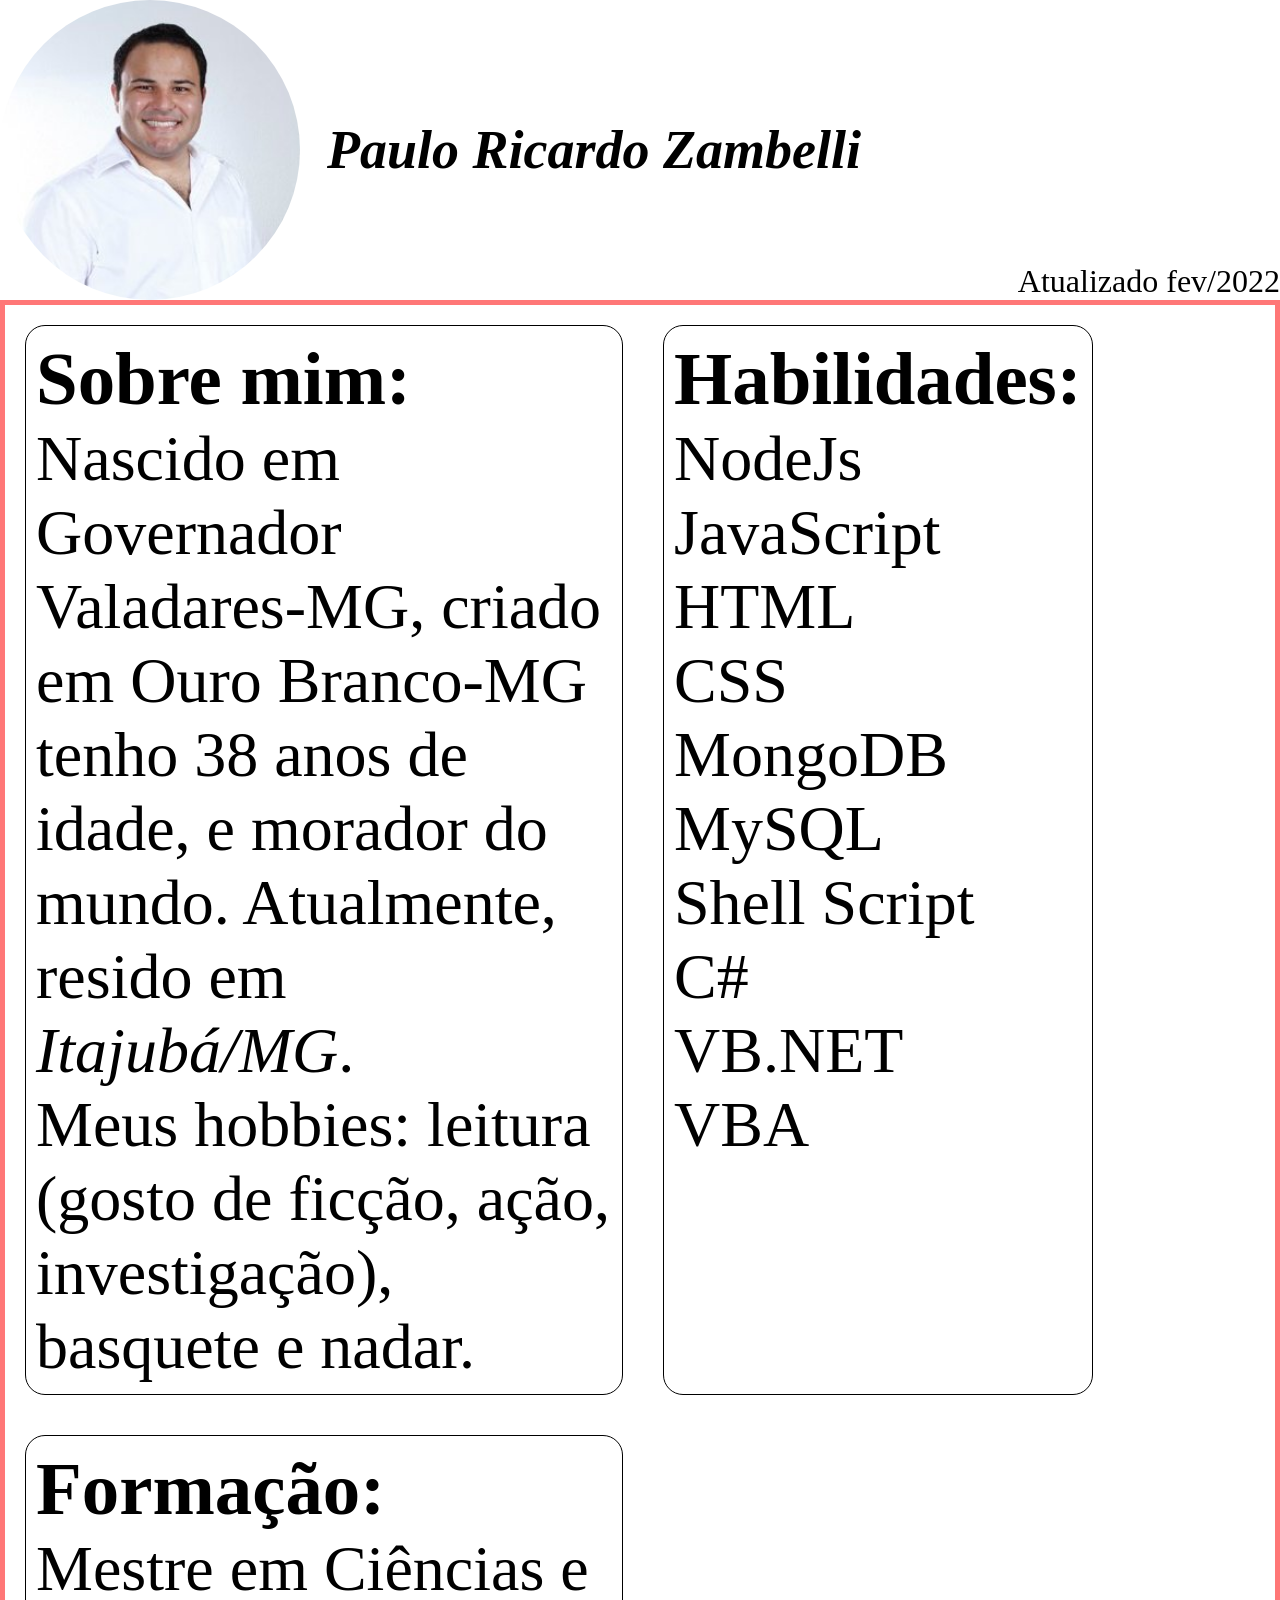
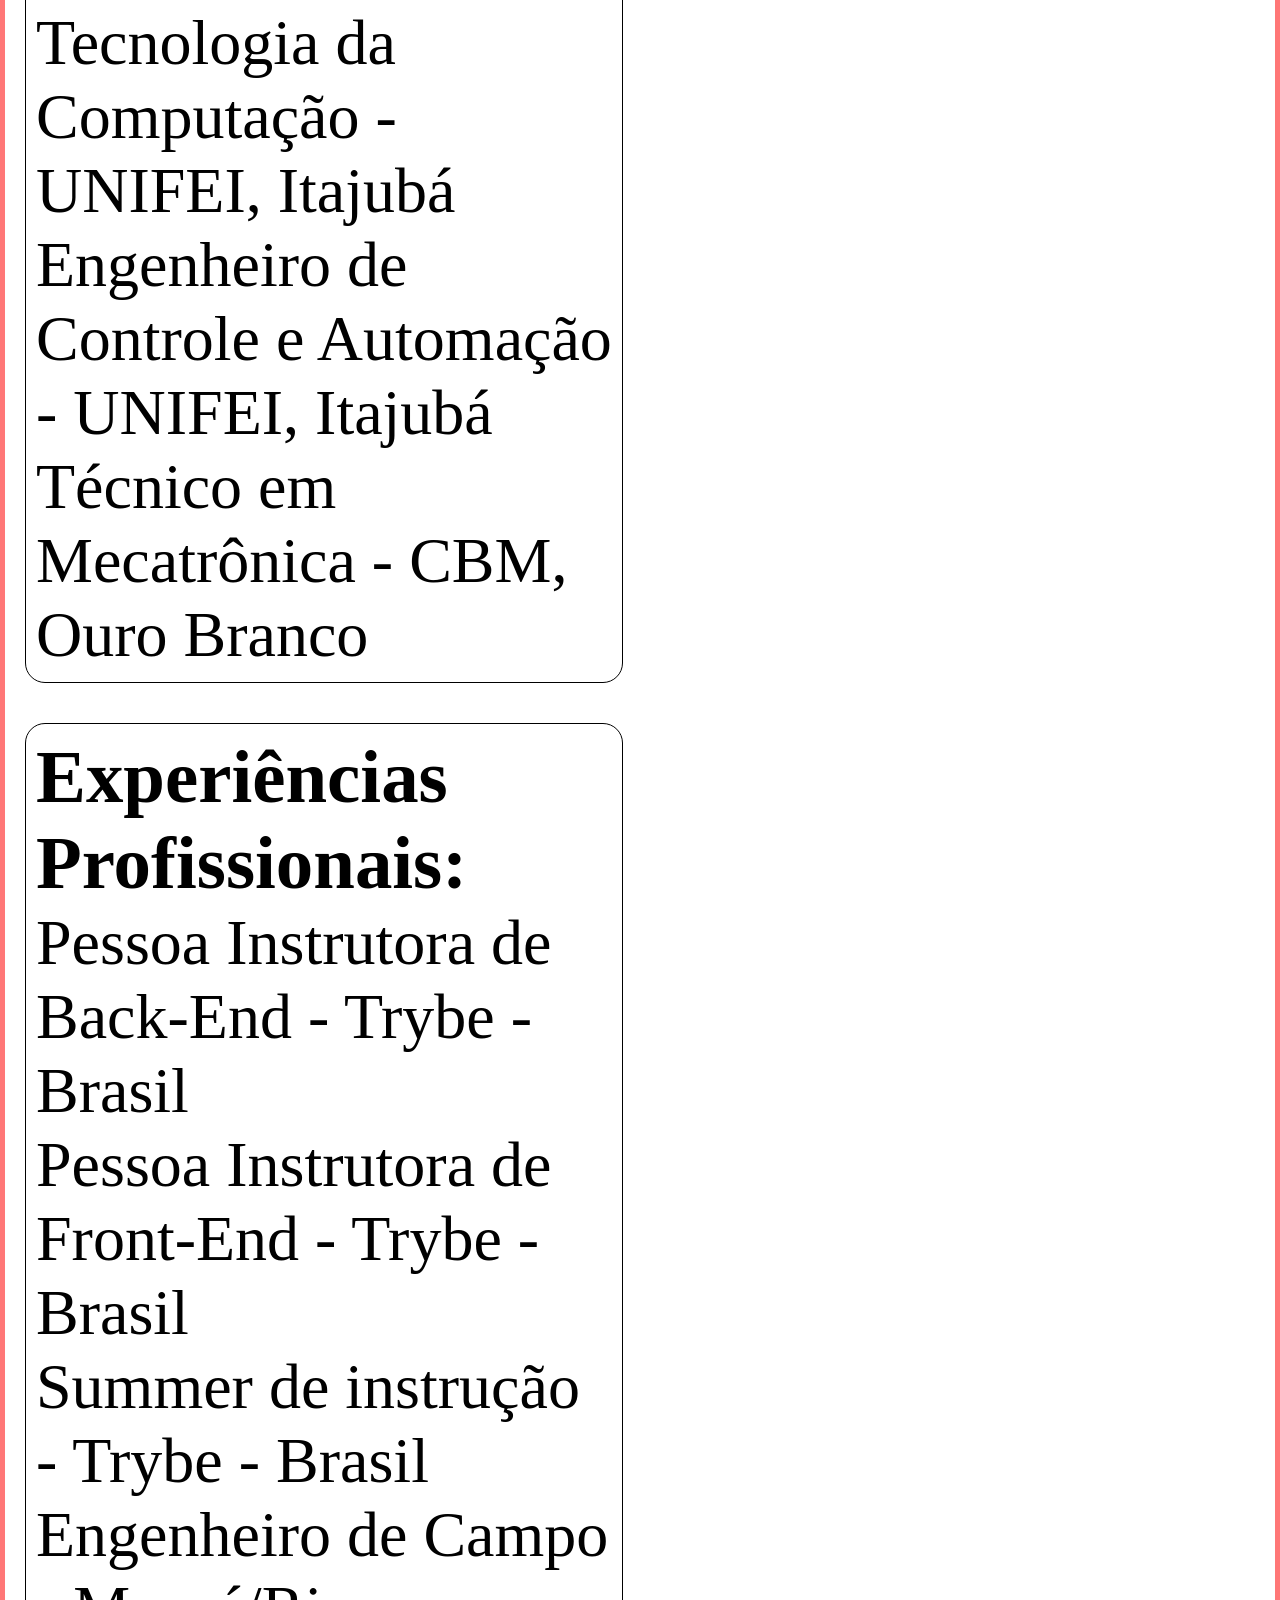
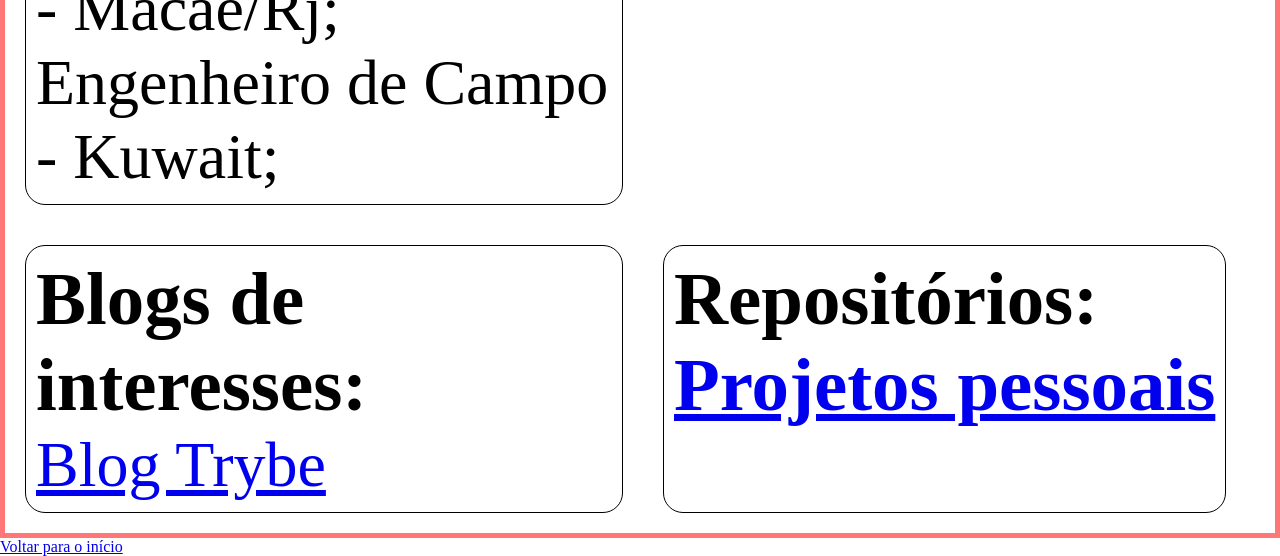
==== index.html @ 0e98deab "drag and drop" ====
<!DOCTYPE html>
<html>

<head>
    <meta name="viewport" content="width=device-width, initial-scale=1.0" charset="utf-8">
    <title>"Portfólio Web Paulo Ricardo"</title>
    <link rel="stylesheet" type="text/css" href="style.css">
</head>


<body>
    <div class="fundo" id="beginnig">

        <div class="top">
            <img id="foto_Paulo" src="Paulo.jpg" alt="Foto de Paulo Ricardo Zambelli Taveira" width="100"
                draggable="false" class="center">
            <div class="name">
                <h1 id="nome"><em>
                        <sapn class="shortest">Paulo </sapn><span class="shorter">Ricardo </span>Zambelli <span
                            class="short">Taveira</span>
                    </em></h1>
            </div>
            <div class="update-at">
                <span class="update-at"> Atualizado fev/2022</span>
            </div>
        </div>
        <div class="content">
            <div draggable="true" class="box draggable">
                <div class="items">
                    <h3>Sobre mim:</h3>
                    <p id="detalhes">
                        Nascido em Governador Valadares-MG,
                        criado em Ouro Branco-MG
                        tenho <span id="age"></span> anos de idade, e morador do mundo. Atualmente, resido em
                        <em>Itajubá/MG</em>.
                    </p>
                    <p>
                        Meus hobbies:
                        leitura (gosto de ficção, ação, investigação),
                        basquete e
                        nadar.
                    </p>
                </div>
            </div>
            <div draggable="true" class="box draggable">

                <div class="items">
                    <h3>Habilidades:</h3>
                    <div>
                        <div>NodeJs</div>
                        <div>JavaScript</div>
                        <div>HTML</div>
                        <div>CSS</div>
                        <div>MongoDB </div>
                        <div>MySQL</div>
                        <div>Shell Script</div>
                        <div>C#</div>
                        <div>VB.NET</div>
                        <div>VBA</div>
                    </div>
                </div>
            </div>
            <div draggable="true" class="box draggable">
                <div class="items">
                    <h3>Formação:</h3>
                    <ul id="formacao">
                        <li>Mestre em Ciências e Tecnologia da Computação - UNIFEI, Itajubá</li>
                        <li>Engenheiro de Controle e Automação - UNIFEI, Itajubá</li>
                        <li>Técnico em Mecatrônica - CBM, Ouro Branco</li>
                    </ul>
                </div>
            </div>
            <div draggable="true" class="box draggable">
                <div class="items">
                    <h3>Experiências Profissionais:</h3>
                    <ul id="experiencia_prof">
                        <li>Pessoa Instrutora de Back-End - Trybe - Brasil</li>
                        <li>Pessoa Instrutora de Front-End - Trybe - Brasil</li>
                        <li>Summer de instrução - Trybe - Brasil</li>
                        <li>Engenheiro de Campo - Macaé/Rj;</li>
                        <li>Engenheiro de Campo - Kuwait;</li>
                    </ul>
                </div>
            </div>
            <div draggable="true" class="box draggable">
                <div class="items">
                    <h3>Blogs de interesses:</h3>
                    <ul>
                        <li><a class="no_link" href="https://blog.betrybe.com/" target="_blank" id="interesses">Blog
                                Trybe</a></li>
                    </ul>
                </div>
            </div>
            <div draggable="true" class="box draggable">
                <div class="items">
                    <h3 id="Repositorio">Repositórios:
                        <ul>
                            <li><a class="no_link" href="https://github.com/pauloricardoz/Projects"
                                    target="_blank">Projetos
                                    pessoais</a></li>
                        </ul>

                    </h3>
                </div>
            </div>
            <!-- <div draggable="true" class="box draggable">
                <div class="items">
                </div>
            </div> -->
        </div>

        <p><a href="#beginnig">Voltar para o início</a></p>
    </div>
    <!-- <script>
        const content = document.getElementsByClassName('content')[ 0 ]
        const boxsGenerator = (qty = 5) => {
            const colors = [ 'red', 'blue', 'orange', 'purple', 'brown' ]
            for (let i = 0; i < qty; i++) {
                const box = document.createElement('div');
                box.setAttribute('draggable', true)
                box.classList.add(colors[ i % colors.length ], 'box', 'draggable');
                box.innerHTML = `<div class="items">${i}</div>`
                content.appendChild(box)
            }
        }
        boxsGenerator(5)
    </script> -->
    <script src="script.js"></script>
</body>


</html>
---- style.css ----
:root {
  --box-border-color: #000;
  --content-border-color: #f008;
  --box-size: 250px;
  --box-content-cover: 100%;
}

* {
  box-sizing: border-box;
  margin: 0;
  padding: 0;
}

body {
  background-color: #fff;
}

.top {
  display: flex;
  align-items: center;
  font-size: 3vh;
  width: 100%;
  justify-content: space-between;
}

.top img {
  width: 300px;
  border-radius: 50%;
}

.top .name {
  margin: 0 0 0 1em;
  flex-grow: 1;
}

.top .update-at {
  align-self: flex-end;
  justify-self: end;
  font-size: 2rem;
}

.content {
  display: flex;
  flex-wrap: wrap;
  border: 5px solid var(--content-border-color);
}

.box {
  min-width: var(--box-size);
  min-height: var(--box-size);
  border: 1px solid var(--box-border-color);
  display: flex;
  justify-content: center;
  align-items: center;
}

.box .items {
  width: var(--box-content-cover);
  height: var(--box-content-cover);
  font-size: 4em;
  max-width: 45vw;
  min-width: 400px;
  display: flex;
  flex-direction: column;
}

.box .items li {
  list-style: none;
}

.red {
  background-color: red;
}

.blue {
  background-color: blue;
}

.orange {
  background-color: orange;
}

.purple {
  background-color: purple;
}

.brown {
  background-color: brown;
}

.draggable {
  cursor: pointer;
  padding: 10px;
  margin: 20px;
  border-radius: 20px;
}

.content div.box.draggable .over {
  opacity: 50%;
  border: 10px solid;
}

/* Shortest version */
@media only screen and (max-width: 800px) {
  .short {
    display: none;
  }

  .shorter {
    display: none;
  }

  .shortest {
    display: none;
  }
}

/* Shorter version */
@media only screen and (max-width: 1100px) {
  .short {
    display: none;
  }

  .shorter {
    display: none;
  }
}

/* Short version */
@media only screen and (max-width: 1600px) {
  .short {
    display: none;
  }
}
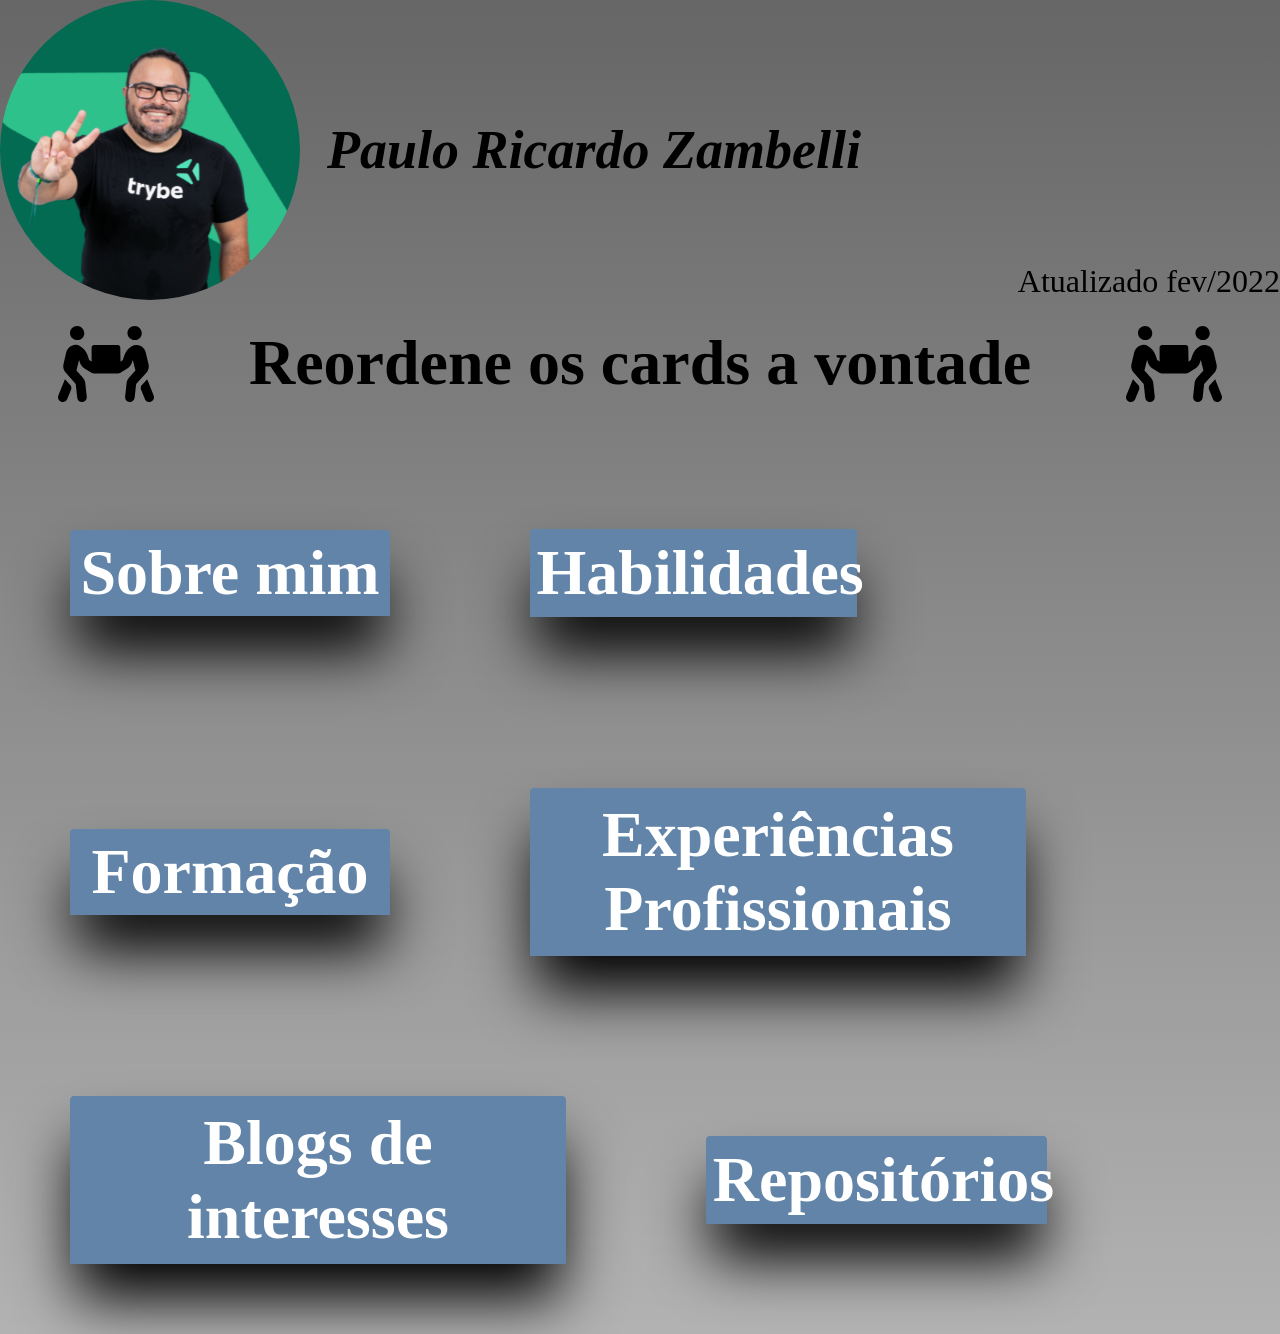
==== commit 44c0c9d5: "css done" ====
--- a/index.html
+++ b/index.html
@@ -12,8 +12,8 @@
     <div class="fundo" id="beginnig">
 
         <div class="top">
-            <img id="foto_Paulo" src="Paulo.jpg" alt="Foto de Paulo Ricardo Zambelli Taveira" width="100"
-                draggable="false" class="center">
+            <img draggable="false" id="foto_Paulo" src="foto2.png" alt="Foto de Paulo Ricardo Zambelli Taveira"
+                width="100" class="center">
             <div class="name">
                 <h1 id="nome"><em>
                         <sapn class="shortest">Paulo </sapn><span class="shorter">Ricardo </span>Zambelli <span
@@ -24,83 +24,140 @@
                 <span class="update-at"> Atualizado fev/2022</span>
             </div>
         </div>
+        <div class="instruction">
+            <img width="45px" src="people-carry-box-solid.svg">
+            <h1>Reordene os cards a vontade</h1>
+            <img src="people-carry-box-solid.svg">
+        </div>
         <div class="content">
             <div draggable="true" class="box draggable">
                 <div class="items">
-                    <h3>Sobre mim:</h3>
-                    <p id="detalhes">
-                        Nascido em Governador Valadares-MG,
-                        criado em Ouro Branco-MG
-                        tenho <span id="age"></span> anos de idade, e morador do mundo. Atualmente, resido em
-                        <em>Itajubá/MG</em>.
-                    </p>
-                    <p>
-                        Meus hobbies:
-                        leitura (gosto de ficção, ação, investigação),
-                        basquete e
-                        nadar.
-                    </p>
+                    <div class="card">
+                        <h2 class="card-title">Sobre mim</h2>
+                        <img draggable="false"
+                            src="https://i.picsum.photos/id/600/400/650.jpg?hmac=vF8BiEXZsY4ylMxxYxedd4SvgfgIK2qjh_RWgCYMpRw"
+                            alt="">
+                        <div class="card-desc">
+                            <p id="detalhes">
+                                Nascido em Governador Valadares-MG,
+                                criado em Ouro Branco-MG
+                                tenho <span id="age"></span> anos de idade, e morador do mundo. Atualmente, resido em
+                                <em>Itajubá/MG</em>.
+                            </p>
+                            <p>
+                                Meus hobbies:
+                                leitura (gosto de ficção, ação, investigação),
+                                basquete e
+                                nadar.
+                            </p>
+                        </div>
+                    </div>
                 </div>
             </div>
             <div draggable="true" class="box draggable">
 
                 <div class="items">
-                    <h3>Habilidades:</h3>
-                    <div>
-                        <div>NodeJs</div>
-                        <div>JavaScript</div>
-                        <div>HTML</div>
-                        <div>CSS</div>
-                        <div>MongoDB </div>
-                        <div>MySQL</div>
-                        <div>Shell Script</div>
-                        <div>C#</div>
-                        <div>VB.NET</div>
-                        <div>VBA</div>
+                    <div class="card">
+
+                        <h2 class="card-title">Habilidades</h2>
+                        <img draggable="false"
+                            src="https://i.picsum.photos/id/425/400/650.jpg?hmac=ALS8l4zBSr_Ilq4VJ8i-dz3GV10oE6-9Yt63kigvmiI"
+                            alt="">
+                        <div class="card-desc">
+                            <div>NodeJs</div>
+                            <div>JavaScript</div>
+                            <div>HTML</div>
+                            <div>CSS</div>
+                            <div>MongoDB </div>
+                            <div>MySQL</div>
+                            <div>Shell Script</div>
+                            <div>C#</div>
+                            <div>VB.NET</div>
+                            <div>VBA</div>
+                        </div>
                     </div>
                 </div>
             </div>
             <div draggable="true" class="box draggable">
                 <div class="items">
-                    <h3>Formação:</h3>
-                    <ul id="formacao">
-                        <li>Mestre em Ciências e Tecnologia da Computação - UNIFEI, Itajubá</li>
-                        <li>Engenheiro de Controle e Automação - UNIFEI, Itajubá</li>
-                        <li>Técnico em Mecatrônica - CBM, Ouro Branco</li>
-                    </ul>
+                    <div class="card">
+
+                        <h2 class="card-title">Formação</h2>
+                        <img draggable="false"
+                            src="https://i.picsum.photos/id/593/400/650.jpg?hmac=ebWUdZEpHcbWVA5Jjb9VmGWijHX19anWSSofXxEXf7M"
+                            alt="">
+                        <div class="card-desc">
+                            <ul id="formacao">
+                                <li>Mestre em Ciências e Tecnologia da Computação - UNIFEI, Itajubá</li>
+                                <li>Engenheiro de Controle e Automação - UNIFEI, Itajubá</li>
+                                <li>Técnico em Mecatrônica - CBM, Ouro Branco</li>
+                            </ul>
+                        </div>
+                    </div>
                 </div>
             </div>
             <div draggable="true" class="box draggable">
                 <div class="items">
-                    <h3>Experiências Profissionais:</h3>
-                    <ul id="experiencia_prof">
-                        <li>Pessoa Instrutora de Back-End - Trybe - Brasil</li>
-                        <li>Pessoa Instrutora de Front-End - Trybe - Brasil</li>
-                        <li>Summer de instrução - Trybe - Brasil</li>
-                        <li>Engenheiro de Campo - Macaé/Rj;</li>
-                        <li>Engenheiro de Campo - Kuwait;</li>
-                    </ul>
+                    <div class="card">
+
+                        <h2 class="card-title">Experiências
+                            Profissionais
+                        </h2>
+                        <img draggable="false"
+                            src="https://i.picsum.photos/id/474/400/650.jpg?hmac=JH7RBFH3GtWumYr7BiZLqUMci8BtMQDxVou2jDLiGDo"
+                            alt="">
+                        <div class="card-desc">
+
+                            <ul id="experiencia_prof">
+                                <li>Pessoa Instrutora de Back-End - Trybe - Brasil</li>
+                                <li>Pessoa Instrutora de Front-End - Trybe - Brasil</li>
+                                <li>Summer de instrução - Trybe - Brasil</li>
+                                <li>Engenheiro de Campo - Macaé/Rj;</li>
+                                <li>Engenheiro de Campo - Kuwait;</li>
+                            </ul>
+                        </div>
+                    </div>
                 </div>
             </div>
             <div draggable="true" class="box draggable">
                 <div class="items">
-                    <h3>Blogs de interesses:</h3>
-                    <ul>
-                        <li><a class="no_link" href="https://blog.betrybe.com/" target="_blank" id="interesses">Blog
-                                Trybe</a></li>
-                    </ul>
+                    <div class="card">
+
+                        <h2 class="card-title">Blogs de
+                            interesses
+                        </h2>
+                        <img draggable="false"
+                            src="https://i.picsum.photos/id/116/400/650.jpg?hmac=c1yRSM-hWH8q3vZgeYq4foVY2zmB2vhTcErenejSYZU"
+                            alt="">
+                        <div class="card-desc">
+
+                            <ul>
+                                <li><a class="no_link" href="https://blog.betrybe.com/" target="_blank"
+                                        id="interesses">Blog
+                                        Trybe</a></li>
+                            </ul>
+                        </div>
+                    </div>
                 </div>
             </div>
             <div draggable="true" class="box draggable">
                 <div class="items">
-                    <h3 id="Repositorio">Repositórios:
-                        <ul>
-                            <li><a class="no_link" href="https://github.com/pauloricardoz/Projects"
-                                    target="_blank">Projetos
-                                    pessoais</a></li>
-                        </ul>
+                    <div class="card">
+                        <h2 class="card-title" id="Repositorio">Repositórios
+                        </h2>
+                        <img draggable="false"
+                            src="https://i.picsum.photos/id/1049/400/650.jpg?hmac=yt_JDMJmD0NmKLSVKu104viQ0L14X3GN6ponv-8p3HY"
+                            alt="">
+                        <div class="card-desc">
 
-                    </h3>
+                            <ul>
+                                <li><a class="no_link" href="https://github.com/pauloricardoz/Projects"
+                                        target="_blank">Projetos
+                                        pessoais</a></li>
+                            </ul>
+
+                        </div>
+                    </div>
                 </div>
             </div>
             <!-- <div draggable="true" class="box draggable">
@@ -109,7 +166,8 @@
             </div> -->
         </div>
 
-        <p><a href="#beginnig">Voltar para o início</a></p>
+        <!-- <p><a href="#beginnig">Voltar para o início</a></p> -->
+        <!-- <span>https://codepen.io/luanmanara/pen/poyLbWx?editors=1100</span> -->
     </div>
     <!-- <script>
         const content = document.getElementsByClassName('content')[ 0 ]
--- a/style.css
+++ b/style.css
@@ -13,6 +13,20 @@
 
 body {
   background-color: #fff;
+}
+
+.fundo{
+  background: linear-gradient(0deg, rgba(0,0,0,0.3) 0%, rgba(0,0,0,0.6) 100%);
+}
+
+.instruction{
+  display: flex;
+  margin: 2% 10px;
+  font-size: 2rem;
+  justify-content: space-around;
+}
+.instruction img{
+  width: 6rem;
 }
 
 .top {
@@ -42,21 +56,21 @@
 .content {
   display: flex;
   flex-wrap: wrap;
-  border: 5px solid var(--content-border-color);
+  /* border: 5px solid var(--content-border-color); */
 }
 
 .box {
   min-width: var(--box-size);
   min-height: var(--box-size);
-  border: 1px solid var(--box-border-color);
+  /* border: 1px solid var(--box-border-color); */
   display: flex;
   justify-content: center;
   align-items: center;
 }
 
 .box .items {
-  width: var(--box-content-cover);
-  height: var(--box-content-cover);
+  /* width: var(--box-content-cover);
+  height: var(--box-content-cover); */
   font-size: 4em;
   max-width: 45vw;
   min-width: 400px;
@@ -132,3 +146,49 @@
     display: none;
   }
 }
+
+.card {
+  margin: 40px;
+  position: relative;
+  /* max-width: 380px; */
+  /* max-height: 350px; */
+  box-shadow: 0 40px 60px -6px black;
+}
+
+.card-title {
+  display: block;
+  text-align: center;
+  color: #fff;
+  background-color: #6184a8;
+  padding: 2%;
+  border-top-right-radius: 4px;
+  border-top-left-radius: 4px;
+  font-size: 1em;
+}
+
+.card img {
+  width: 100%;
+  height: auto;
+  object-fit: cover;
+  display: block;
+  position: relative;
+}
+
+.card-desc {
+  display: block;
+  font-size: 2rem;
+  position: absolute;
+  height: 0;
+  top: 0;
+  opacity: 0;
+  padding: 18px 8%;
+  background-color: white;
+  overflow-y: scroll;
+  transition: 0.8s ease;
+}
+
+.card:hover .card-desc {
+  opacity: 1;
+  height: 100%;
+  width: 100%;
+}
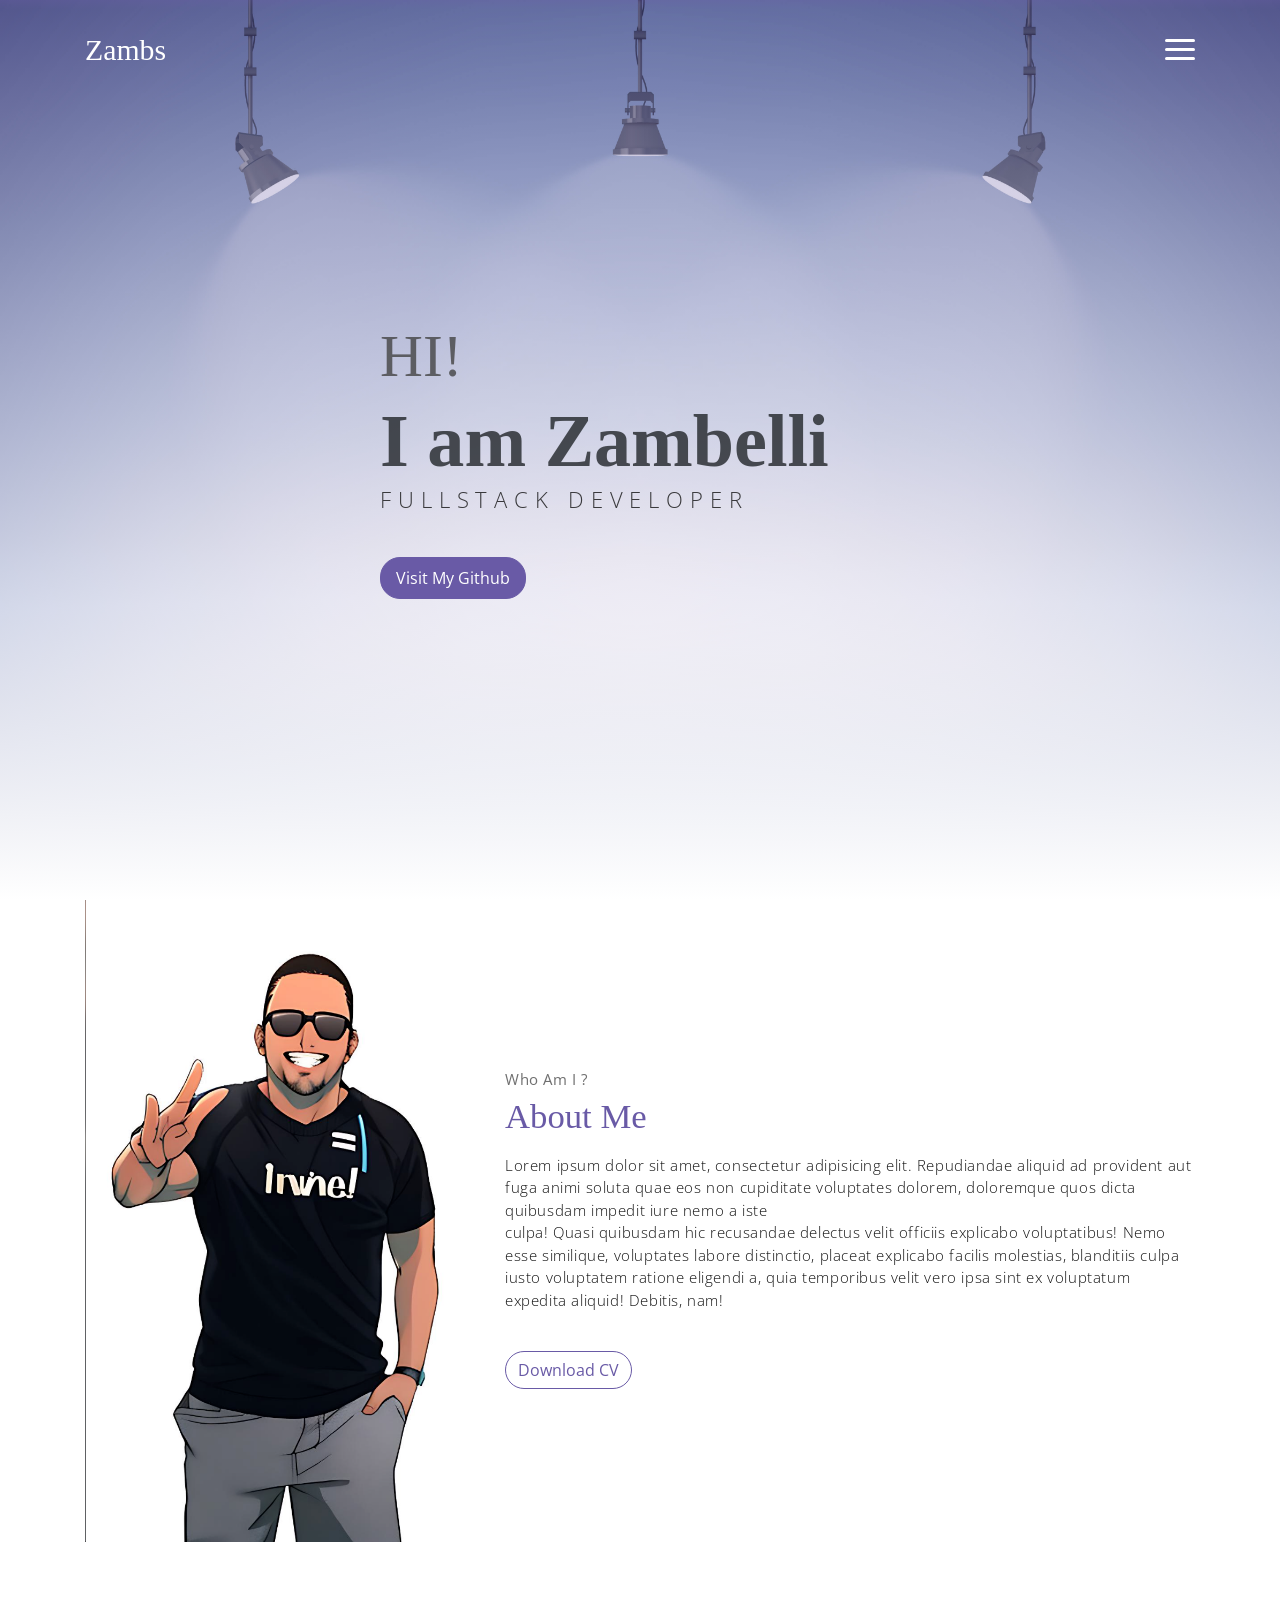
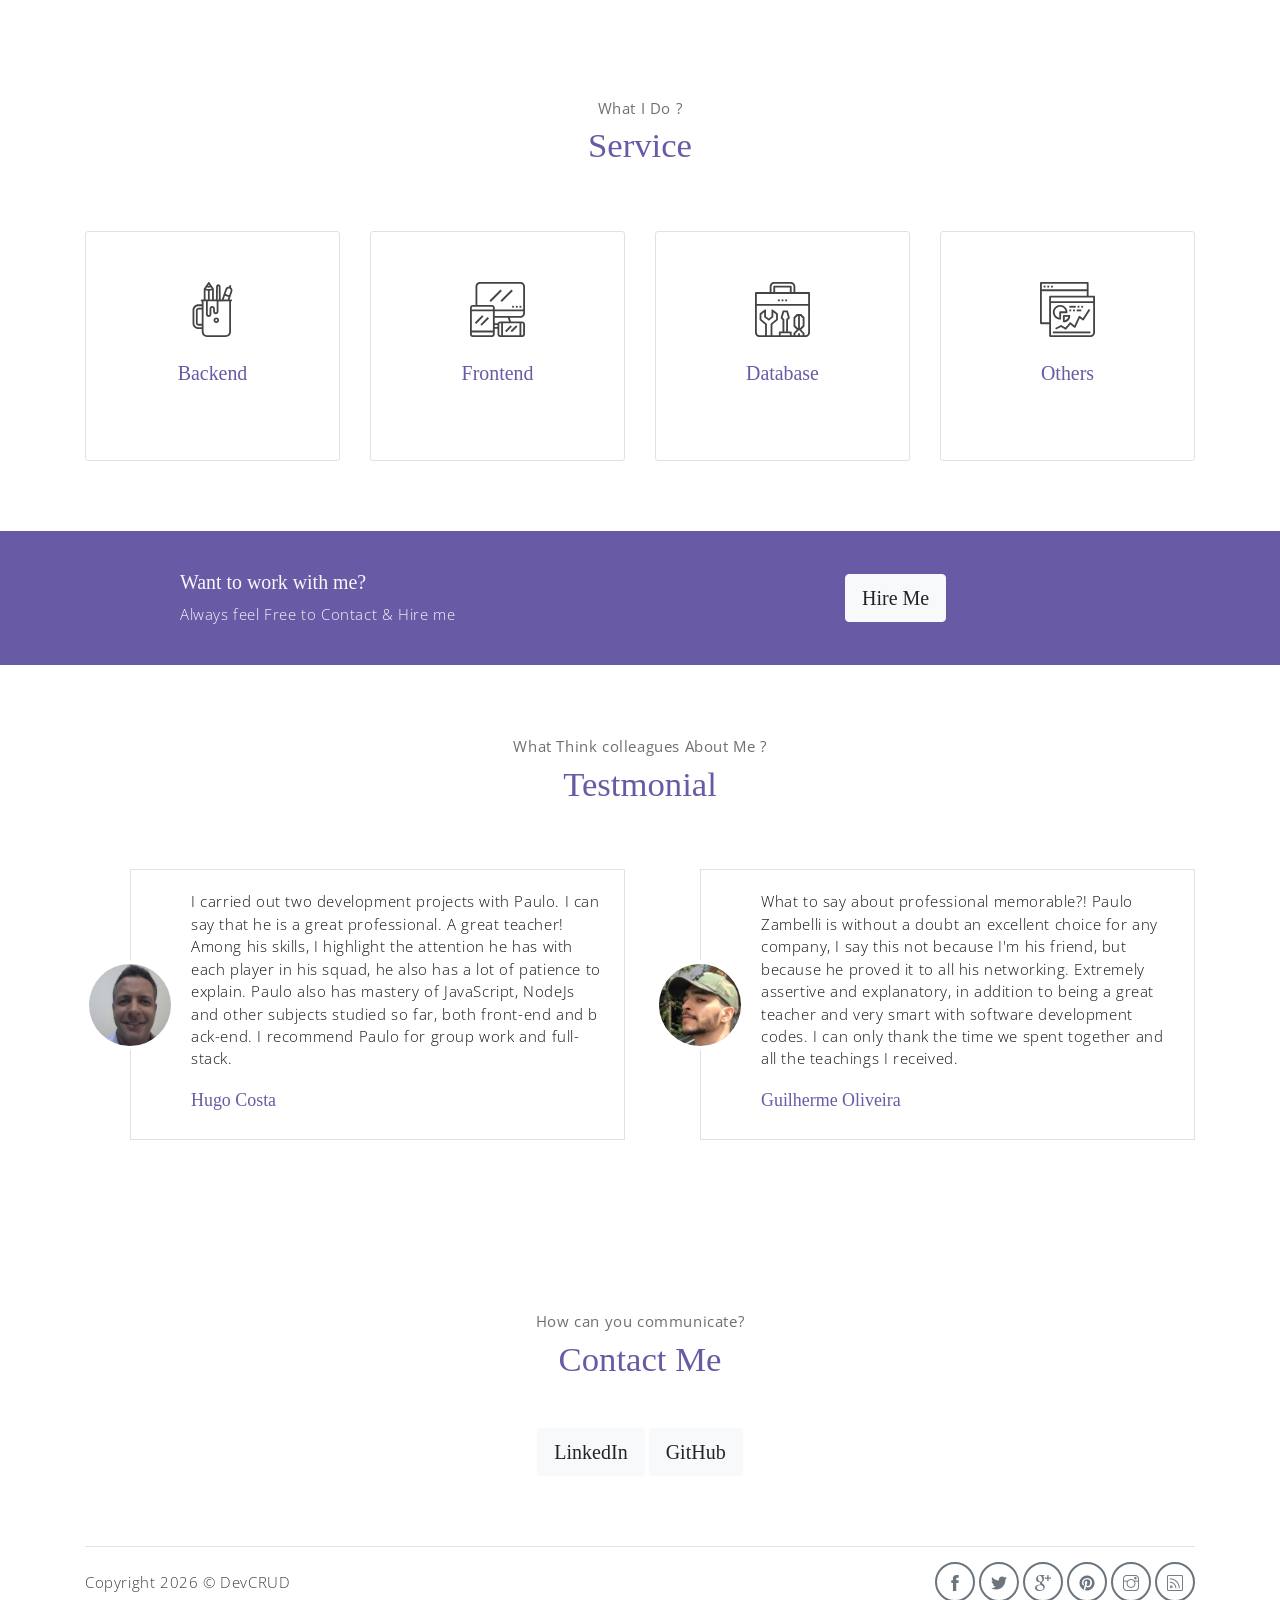
==== commit a39b0811: "template" ====
--- a/index.html
+++ b/index.html
@@ -1,190 +1,322 @@
 <!DOCTYPE html>
-<html>
+<html lang="en">
 
 <head>
-    <meta name="viewport" content="width=device-width, initial-scale=1.0" charset="utf-8">
-    <title>"Portfólio Web Paulo Ricardo"</title>
-    <link rel="stylesheet" type="text/css" href="style.css">
+    <meta charset="utf-8">
+    <meta name="viewport" content="width=device-width, initial-scale=1, shrink-to-fit=no">
+    <title>Paulo Ricardo Zambelli</title>
+    <!-- font icons -->
+    <link rel="stylesheet" href="assets/vendors/themify-icons/css/themify-icons.css">
+    <!-- Bootstrap + Meyawo main styles -->
+    <link rel="stylesheet" href="assets/css/meyawo.css">
 </head>
 
-
-<body>
-    <div class="fundo" id="beginnig">
-
-        <div class="top">
-            <img draggable="false" id="foto_Paulo" src="foto2.png" alt="Foto de Paulo Ricardo Zambelli Taveira"
-                width="100" class="center">
-            <div class="name">
-                <h1 id="nome"><em>
-                        <sapn class="shortest">Paulo </sapn><span class="shorter">Ricardo </span>Zambelli <span
-                            class="short">Taveira</span>
-                    </em></h1>
+<body data-spy="scroll" data-target=".navbar" data-offset="40" id="home">
+
+    <!-- Page Navbar -->
+    <nav class="custom-navbar" data-spy="affix" data-offset-top="20">
+        <div class="container">
+            <a class="logo" href="#">Zambs</a>
+            <ul class="nav">
+                <li class="item">
+                    <a class="link" href="#home">Home</a>
+                </li>
+                <li class="item">
+                    <a class="link" href="#about">About</a>
+                </li>
+                <!-- <li class="item">
+                    <a class="link" href="#portfolio">Portfolio</a>
+                </li> -->
+                <li class="item">
+                    <a class="link" href="#testmonial">Testmonial</a>
+                </li>
+                <!-- <li class="item">
+                    <a class="link" href="#blog">Blog</a>
+                </li> -->
+                <li class="item">
+                    <a class="link" href="#contact">Contact</a>
+                </li>
+            </ul>
+            <a href="javascript:void(0)" id="nav-toggle" class="hamburger hamburger--elastic">
+                <div class="hamburger-box">
+                    <div class="hamburger-inner"></div>
+                </div>
+            </a>
+        </div>
+    </nav><!-- End of Page Navbar -->
+
+    <!-- page header -->
+    <header id="home" class="header">
+        <div class="overlay"></div>
+        <div class="header-content container">
+            <h1 class="header-title">
+                <span class="up">HI!</span>
+                <span class="down">I am Zambelli</span>
+            </h1>
+            <p class="header-subtitle">FULLSTACK DEVELOPER</p>
+
+            <button class="btn btn-primary"
+                onclick="window.open('https://github.com/pauloricardoz', '_blank'); return false;">Visit My
+                Github</button>
+        </div>
+    </header><!-- end of page header -->
+
+    <!-- about section -->
+    <section class="section pt-0" id="about">
+        <!-- container -->
+        <div class="container text-center">
+            <!-- about wrapper -->
+            <div class="about">
+                <div class="about-img-holder">
+                    <img src="assets/imgs/man.png" class="about-img"
+                        alt="Download free bootstrap 4 landing page, free boootstrap 4 templates, Download free bootstrap 4.1 landing page, free boootstrap 4.1.1 templates, meyawo Landing page">
+                </div>
+                <div class="about-caption">
+                    <p class="section-subtitle">Who Am I ?</p>
+                    <h2 class="section-title mb-3">About Me</h2>
+                    <p>
+                        Lorem ipsum dolor sit amet, consectetur adipisicing elit. Repudiandae aliquid ad provident aut
+                        fuga animi soluta quae eos non cupiditate voluptates dolorem, doloremque quos dicta quibusdam
+                        impedit iure nemo a iste
+                        <br>culpa! Quasi quibusdam hic recusandae delectus velit officiis explicabo voluptatibus! Nemo
+                        esse similique, voluptates labore distinctio, placeat explicabo facilis molestias, blanditiis
+                        culpa iusto voluptatem ratione eligendi a, quia temporibus velit vero ipsa sint ex voluptatum
+                        expedita aliquid! Debitis, nam!
+                    </p>
+                    <button class="btn-rounded btn btn-outline-primary mt-4">Download CV</button>
+                </div>
+            </div><!-- end of about wrapper -->
+        </div><!-- end of container -->
+    </section> <!-- end of about section -->
+
+    <!-- service section -->
+    <section class="section" id="service">
+        <div class="container text-center">
+            <p class="section-subtitle">What I Do ?</p>
+            <h6 class="section-title mb-6">Service</h6>
+            <!-- row -->
+            <div class="row">
+                <div class="col-md-6 col-lg-3">
+                    <div class="service-card">
+                        <div class="body">
+                            <img src="assets/imgs/pencil-case.svg"
+                                alt="Download free bootstrap 4 landing page, free boootstrap 4 templates, Download free bootstrap 4.1 landing page, free boootstrap 4.1.1 templates, meyawo Landing page"
+                                class="icon">
+                            <h6 class="title">Backend</h6>
+                            <p class="subtitle">Using NodeJS</p>
+                        </div>
+                    </div>
+                </div>
+                <div class="col-md-6 col-lg-3">
+                    <div class="service-card">
+                        <div class="body">
+                            <img src="assets/imgs/responsive.svg"
+                                alt="Download free bootstrap 4 landing page, free boootstrap 4 templates, Download free bootstrap 4.1 landing page, free boootstrap 4.1.1 templates, meyawo Landing page"
+                                class="icon">
+                            <h6 class="title">Frontend</h6>
+                            <p class="subtitle">ReactJS/ HTML + CSS</p>
+                        </div>
+                    </div>
+                </div>
+                <div class="col-md-6 col-lg-3">
+                    <div class="service-card">
+                        <div class="body">
+                            <img src="assets/imgs/toolbox.svg"
+                                alt="Download free bootstrap 4 landing page, free boootstrap 4 templates, Download free bootstrap 4.1 landing page, free boootstrap 4.1.1 templates, meyawo Landing page"
+                                class="icon">
+                            <h6 class="title">Database</h6>
+                            <p class="subtitle">MySQL and MongoDB</p>
+                        </div>
+                    </div>
+                </div>
+                <div class="col-md-6 col-lg-3">
+                    <div class="service-card">
+                        <div class="body">
+                            <img src="assets/imgs/analytics.svg"
+                                alt="Download free bootstrap 4 landing page, free boootstrap 4 templates, Download free bootstrap 4.1 landing page, free boootstrap 4.1.1 templates, meyawo Landing page"
+                                class="icon">
+                            <h6 class="title">Others</h6>
+                            <p class="subtitle">Programming in C and C#</p>
+                        </div>
+                    </div>
+                </div>
+            </div><!-- end of row -->
+        </div>
+    </section><!-- end of service section -->
+
+    <!-- 
+    <section class="section" id="portfolio">
+        <div class="container text-center">
+            <p class="section-subtitle">What I Did ?</p>
+            <h6 class="section-title mb-6">Portfolio</h6>
+
+            <div class="row">
+                <div class="col-md-4">
+                    <a href="#" class="portfolio-card">
+                        <img src="assets/imgs/folio-1.jpg" class="portfolio-card-img"
+                            alt="Download free bootstrap 4 landing page, free boootstrap 4 templates, Download free bootstrap 4.1 landing page, free boootstrap 4.1.1 templates, meyawo Landing page">
+                        <span class="portfolio-card-overlay">
+                            <span class="portfolio-card-caption">
+                                <h4>Web Designing</h5>
+                                    <p class="font-weight-normal">Category: Web Templates</p>
+                            </span>
+                        </span>
+                    </a>
+                </div>
+                <div class="col-md-4">
+                    <a href="#" class="portfolio-card">
+                        <img class="portfolio-card-img" src="assets/imgs/folio-2.jpg" class="img-responsive rounded"
+                            alt="Download free bootstrap 4 landing page, free boootstrap 4 templates, Download free bootstrap 4.1 landing page, free boootstrap 4.1.1 templates, meyawo Landing page">
+                        <span class="portfolio-card-overlay">
+                            <span class="portfolio-card-caption">
+                                <h4>Web Designing</h5>
+                                    <p class="font-weight-normal">Category: Web Templates</p>
+                            </span>
+                        </span>
+                    </a>
+                </div>
+                <div class="col-md-4">
+                    <a href="#" class="portfolio-card">
+                        <img class="portfolio-card-img" src="assets/imgs/folio-3.jpg" class="img-responsive rounded"
+                            alt="Download free bootstrap 4 landing page, free boootstrap 4 templates, Download free bootstrap 4.1 landing page, free boootstrap 4.1.1 templates, meyawo Landing page">
+                        <span class="portfolio-card-overlay">
+                            <span class="portfolio-card-caption">
+                                <h4>Web Designing</h5>
+                                    <p class="font-weight-normal">Category: Web Templates</p>
+                            </span>
+                        </span>
+                    </a>
+                </div>
             </div>
-            <div class="update-at">
-                <span class="update-at"> Atualizado fev/2022</span>
+        </div>
+    </section> end of portfolio section -->
+
+    <!-- section -->
+    <section class="section-sm bg-primary">
+        <!-- container -->
+        <div class="container text-center text-sm-left">
+            <!-- row -->
+            <div class="row align-items-center">
+                <div class="col-sm offset-md-1 mb-4 mb-md-0">
+                    <h6 class="title text-light">Want to work with me?</h6>
+                    <p class="m-0 text-light">Always feel Free to Contact & Hire me</p>
+                </div>
+                <div class="col-sm offset-sm-2 offset-md-3">
+                    <button class="btn btn-lg my-font btn-light rounded"
+                        onclick="window.open('https://www.linkedin.com/in/paulo-ricardo-zambelli-taveira/', '_blank'); return false;">Hire
+                        Me</button>
+                </div>
+            </div> <!-- end of row -->
+        </div> <!-- end of container -->
+    </section> <!-- end of section -->
+
+    <!-- testimonial section -->
+    <section class="section" id="testmonial">
+        <div class="container text-center">
+            <p class="section-subtitle">What Think colleagues About Me ?</p>
+            <h6 class="section-title mb-6">Testmonial</h6>
+
+            <!-- row -->
+            <div class="row">
+                <div class="col-md-6">
+                    <div class="testimonial-card">
+                        <div class="testimonial-card-img-holder">
+                            <img src="assets/imgs/avatar2.jpeg" class="testimonial-card-img"
+                                alt="Download free bootstrap 4 landing page, free boootstrap 4 templates, Download free bootstrap 4.1 landing page, free boootstrap 4.1.1 templates, meyawo Landing page">
+                        </div>
+                        <div class="testimonial-card-body">
+                            <p class="testimonial-card-subtitle">I carried out two development projects with Paulo. I
+                                can say that he is a great professional.
+                                A great teacher! Among his skills, I highlight the attention he has with each player in
+                                his squad, he also has a lot of
+                                patience to explain. Paulo also has mastery of JavaScript, NodeJs and other subjects
+                                studied so far, both front-end and b
+                                ack-end. I recommend Paulo for group work and full-stack.</p>
+                            <h6 class="testimonial-card-title">Hugo Costa</h6>
+                        </div>
+                    </div>
+                </div>
+                <div class="col-md-6">
+                    <div class="testimonial-card">
+                        <div class="testimonial-card-img-holder">
+                            <img src="assets/imgs/avatar3.jpeg" class="testimonial-card-img"
+                                alt="Download free bootstrap 4 landing page, free boootstrap 4 templates, Download free bootstrap 4.1 landing page, free boootstrap 4.1.1 templates, meyawo Landing page">
+                        </div>
+                        <div class="testimonial-card-body">
+                            <p class="testimonial-card-subtitle">What to say about professional memorable?! Paulo
+                                Zambelli is without a doubt an excellent choice for any company, I say this not because
+                                I'm his friend, but because he proved it to all his networking. Extremely assertive and
+                                explanatory, in addition to being a great teacher and very smart with software
+                                development codes. I can only thank the time we spent together and all the teachings I
+                                received.</p>
+                            <h6 class="testimonial-card-title">Guilherme Oliveira</h6>
+                        </div>
+                    </div>
+                </div>
             </div>
-        </div>
-        <div class="instruction">
-            <img width="45px" src="people-carry-box-solid.svg">
-            <h1>Reordene os cards a vontade</h1>
-            <img src="people-carry-box-solid.svg">
-        </div>
-        <div class="content">
-            <div draggable="true" class="box draggable">
-                <div class="items">
-                    <div class="card">
-                        <h2 class="card-title">Sobre mim</h2>
-                        <img draggable="false"
-                            src="https://i.picsum.photos/id/600/400/650.jpg?hmac=vF8BiEXZsY4ylMxxYxedd4SvgfgIK2qjh_RWgCYMpRw"
-                            alt="">
-                        <div class="card-desc">
-                            <p id="detalhes">
-                                Nascido em Governador Valadares-MG,
-                                criado em Ouro Branco-MG
-                                tenho <span id="age"></span> anos de idade, e morador do mundo. Atualmente, resido em
-                                <em>Itajubá/MG</em>.
-                            </p>
-                            <p>
-                                Meus hobbies:
-                                leitura (gosto de ficção, ação, investigação),
-                                basquete e
-                                nadar.
-                            </p>
-                        </div>
-                    </div>
-                </div>
+        </div> <!-- end of container -->
+    </section> <!-- end of testimonial section -->
+
+
+
+    <section class="section" id="contact">
+        <div class="container text-center">
+            <p class="section-subtitle">How can you communicate?</p>
+            <h6 class="section-title mb-5">Contact Me</h6>
+            <div class="col-sm ">
+                <button class="btn btn-lg my-font btn-light rounded"
+                    onclick="window.open('https://www.linkedin.com/in/paulo-ricardo-zambelli-taveira/', '_blank'); return false;">LinkedIn</button>
+                <button class="btn btn-lg my-font btn-light rounded"
+                    onclick="window.open('https://github.com/pauloricardoz/', '_blank'); return false;">GitHub</button>
             </div>
-            <div draggable="true" class="box draggable">
-
-                <div class="items">
-                    <div class="card">
-
-                        <h2 class="card-title">Habilidades</h2>
-                        <img draggable="false"
-                            src="https://i.picsum.photos/id/425/400/650.jpg?hmac=ALS8l4zBSr_Ilq4VJ8i-dz3GV10oE6-9Yt63kigvmiI"
-                            alt="">
-                        <div class="card-desc">
-                            <div>NodeJs</div>
-                            <div>JavaScript</div>
-                            <div>HTML</div>
-                            <div>CSS</div>
-                            <div>MongoDB </div>
-                            <div>MySQL</div>
-                            <div>Shell Script</div>
-                            <div>C#</div>
-                            <div>VB.NET</div>
-                            <div>VBA</div>
-                        </div>
-                    </div>
-                </div>
+            <!-- <form action="" class="contact-form col-md-10 col-lg-8 m-auto">
+                <div class="form-row">
+                    <div class="form-group col-sm-6">
+                        <input type="text" size="50" class="form-control" placeholder="Your Name" required>
+                    </div>
+                    <div class="form-group col-sm-6">
+                        <input type="email" class="form-control" placeholder="Enter Email" requried>
+                    </div>
+                    <div class="form-group col-sm-12">
+                        <textarea name="comment" id="comment" rows="6" class="form-control"
+                            placeholder="Write Something"></textarea>
+                    </div>
+                    <div class="form-group col-sm-12 mt-3">
+                        <input type="submit" value="Send Message" class="btn btn-outline-primary rounded">
+                    </div>
+                </div>
+            </form> -->
+        </div>
+    </section>
+
+    <!-- footer -->
+    <div class="container">
+        <footer class="footer">
+            <p class="mb-0">Copyright
+                <script>document.write(new Date().getFullYear())</script> &copy; <a
+                    href="http://www.devcrud.com">DevCRUD</a>
+            </p>
+            <div class="social-links text-right m-auto ml-sm-auto">
+                <a href="javascript:void(0)" class="link"><i class="ti-facebook"></i></a>
+                <a href="javascript:void(0)" class="link"><i class="ti-twitter-alt"></i></a>
+                <a href="javascript:void(0)" class="link"><i class="ti-google"></i></a>
+                <a href="javascript:void(0)" class="link"><i class="ti-pinterest-alt"></i></a>
+                <a href="javascript:void(0)" class="link"><i class="ti-instagram"></i></a>
+                <a href="javascript:void(0)" class="link"><i class="ti-rss"></i></a>
             </div>
-            <div draggable="true" class="box draggable">
-                <div class="items">
-                    <div class="card">
-
-                        <h2 class="card-title">Formação</h2>
-                        <img draggable="false"
-                            src="https://i.picsum.photos/id/593/400/650.jpg?hmac=ebWUdZEpHcbWVA5Jjb9VmGWijHX19anWSSofXxEXf7M"
-                            alt="">
-                        <div class="card-desc">
-                            <ul id="formacao">
-                                <li>Mestre em Ciências e Tecnologia da Computação - UNIFEI, Itajubá</li>
-                                <li>Engenheiro de Controle e Automação - UNIFEI, Itajubá</li>
-                                <li>Técnico em Mecatrônica - CBM, Ouro Branco</li>
-                            </ul>
-                        </div>
-                    </div>
-                </div>
-            </div>
-            <div draggable="true" class="box draggable">
-                <div class="items">
-                    <div class="card">
-
-                        <h2 class="card-title">Experiências
-                            Profissionais
-                        </h2>
-                        <img draggable="false"
-                            src="https://i.picsum.photos/id/474/400/650.jpg?hmac=JH7RBFH3GtWumYr7BiZLqUMci8BtMQDxVou2jDLiGDo"
-                            alt="">
-                        <div class="card-desc">
-
-                            <ul id="experiencia_prof">
-                                <li>Pessoa Instrutora de Back-End - Trybe - Brasil</li>
-                                <li>Pessoa Instrutora de Front-End - Trybe - Brasil</li>
-                                <li>Summer de instrução - Trybe - Brasil</li>
-                                <li>Engenheiro de Campo - Macaé/Rj;</li>
-                                <li>Engenheiro de Campo - Kuwait;</li>
-                            </ul>
-                        </div>
-                    </div>
-                </div>
-            </div>
-            <div draggable="true" class="box draggable">
-                <div class="items">
-                    <div class="card">
-
-                        <h2 class="card-title">Blogs de
-                            interesses
-                        </h2>
-                        <img draggable="false"
-                            src="https://i.picsum.photos/id/116/400/650.jpg?hmac=c1yRSM-hWH8q3vZgeYq4foVY2zmB2vhTcErenejSYZU"
-                            alt="">
-                        <div class="card-desc">
-
-                            <ul>
-                                <li><a class="no_link" href="https://blog.betrybe.com/" target="_blank"
-                                        id="interesses">Blog
-                                        Trybe</a></li>
-                            </ul>
-                        </div>
-                    </div>
-                </div>
-            </div>
-            <div draggable="true" class="box draggable">
-                <div class="items">
-                    <div class="card">
-                        <h2 class="card-title" id="Repositorio">Repositórios
-                        </h2>
-                        <img draggable="false"
-                            src="https://i.picsum.photos/id/1049/400/650.jpg?hmac=yt_JDMJmD0NmKLSVKu104viQ0L14X3GN6ponv-8p3HY"
-                            alt="">
-                        <div class="card-desc">
-
-                            <ul>
-                                <li><a class="no_link" href="https://github.com/pauloricardoz/Projects"
-                                        target="_blank">Projetos
-                                        pessoais</a></li>
-                            </ul>
-
-                        </div>
-                    </div>
-                </div>
-            </div>
-            <!-- <div draggable="true" class="box draggable">
-                <div class="items">
-                </div>
-            </div> -->
-        </div>
-
-        <!-- <p><a href="#beginnig">Voltar para o início</a></p> -->
-        <!-- <span>https://codepen.io/luanmanara/pen/poyLbWx?editors=1100</span> -->
-    </div>
-    <!-- <script>
-        const content = document.getElementsByClassName('content')[ 0 ]
-        const boxsGenerator = (qty = 5) => {
-            const colors = [ 'red', 'blue', 'orange', 'purple', 'brown' ]
-            for (let i = 0; i < qty; i++) {
-                const box = document.createElement('div');
-                box.setAttribute('draggable', true)
-                box.classList.add(colors[ i % colors.length ], 'box', 'draggable');
-                box.innerHTML = `<div class="items">${i}</div>`
-                content.appendChild(box)
-            }
-        }
-        boxsGenerator(5)
-    </script> -->
-    <script src="script.js"></script>
+        </footer>
+    </div> <!-- end of page footer -->
+
+    <!-- core  -->
+    <script src="assets/vendors/jquery/jquery-3.4.1.js"></script>
+    <script src="assets/vendors/bootstrap/bootstrap.bundle.js"></script>
+
+    <!-- bootstrap 3 affix -->
+    <script src="assets/vendors/bootstrap/bootstrap.affix.js"></script>
+
+    <!-- Meyawo js -->
+    <script src="assets/js/meyawo.js"></script>
+
 </body>
 
-
 </html>
--- a/assets/vendors/themify-icons/css/themify-icons.css
+++ b/assets/vendors/themify-icons/css/themify-icons.css
@@ -0,0 +1,1081 @@
+@font-face {
+	font-family: 'themify';
+	src:url("../fonts/themify.eot?-fvbane");
+	src:url("../fonts/themify.eot?#iefix-fvbane") format("embedded-opentype"),
+		url("../fonts/themify.woff?-fvbane") format("woff"),
+		url("../fonts/themify.ttf?-fvbane") format("truetype"),
+		url("../fonts/themify.svg?-fvbane#themify") format("svg");
+	font-weight: normal;
+	font-style: normal;
+}
+
+[class^="ti-"], [class*=" ti-"] {
+	font-family: 'themify';
+	speak: none;
+	font-style: normal;
+	font-weight: normal;
+	font-variant: normal;
+	text-transform: none;
+	line-height: 1;
+
+	/* Better Font Rendering =========== */
+	-webkit-font-smoothing: antialiased;
+	-moz-osx-font-smoothing: grayscale;
+}
+
+.ti-wand:before {
+	content: "\e600";
+}
+.ti-volume:before {
+	content: "\e601";
+}
+.ti-user:before {
+	content: "\e602";
+}
+.ti-unlock:before {
+	content: "\e603";
+}
+.ti-unlink:before {
+	content: "\e604";
+}
+.ti-trash:before {
+	content: "\e605";
+}
+.ti-thought:before {
+	content: "\e606";
+}
+.ti-target:before {
+	content: "\e607";
+}
+.ti-tag:before {
+	content: "\e608";
+}
+.ti-tablet:before {
+	content: "\e609";
+}
+.ti-star:before {
+	content: "\e60a";
+}
+.ti-spray:before {
+	content: "\e60b";
+}
+.ti-signal:before {
+	content: "\e60c";
+}
+.ti-shopping-cart:before {
+	content: "\e60d";
+}
+.ti-shopping-cart-full:before {
+	content: "\e60e";
+}
+.ti-settings:before {
+	content: "\e60f";
+}
+.ti-search:before {
+	content: "\e610";
+}
+.ti-zoom-in:before {
+	content: "\e611";
+}
+.ti-zoom-out:before {
+	content: "\e612";
+}
+.ti-cut:before {
+	content: "\e613";
+}
+.ti-ruler:before {
+	content: "\e614";
+}
+.ti-ruler-pencil:before {
+	content: "\e615";
+}
+.ti-ruler-alt:before {
+	content: "\e616";
+}
+.ti-bookmark:before {
+	content: "\e617";
+}
+.ti-bookmark-alt:before {
+	content: "\e618";
+}
+.ti-reload:before {
+	content: "\e619";
+}
+.ti-plus:before {
+	content: "\e61a";
+}
+.ti-pin:before {
+	content: "\e61b";
+}
+.ti-pencil:before {
+	content: "\e61c";
+}
+.ti-pencil-alt:before {
+	content: "\e61d";
+}
+.ti-paint-roller:before {
+	content: "\e61e";
+}
+.ti-paint-bucket:before {
+	content: "\e61f";
+}
+.ti-na:before {
+	content: "\e620";
+}
+.ti-mobile:before {
+	content: "\e621";
+}
+.ti-minus:before {
+	content: "\e622";
+}
+.ti-medall:before {
+	content: "\e623";
+}
+.ti-medall-alt:before {
+	content: "\e624";
+}
+.ti-marker:before {
+	content: "\e625";
+}
+.ti-marker-alt:before {
+	content: "\e626";
+}
+.ti-arrow-up:before {
+	content: "\e627";
+}
+.ti-arrow-right:before {
+	content: "\e628";
+}
+.ti-arrow-left:before {
+	content: "\e629";
+}
+.ti-arrow-down:before {
+	content: "\e62a";
+}
+.ti-lock:before {
+	content: "\e62b";
+}
+.ti-location-arrow:before {
+	content: "\e62c";
+}
+.ti-link:before {
+	content: "\e62d";
+}
+.ti-layout:before {
+	content: "\e62e";
+}
+.ti-layers:before {
+	content: "\e62f";
+}
+.ti-layers-alt:before {
+	content: "\e630";
+}
+.ti-key:before {
+	content: "\e631";
+}
+.ti-import:before {
+	content: "\e632";
+}
+.ti-image:before {
+	content: "\e633";
+}
+.ti-heart:before {
+	content: "\e634";
+}
+.ti-heart-broken:before {
+	content: "\e635";
+}
+.ti-hand-stop:before {
+	content: "\e636";
+}
+.ti-hand-open:before {
+	content: "\e637";
+}
+.ti-hand-drag:before {
+	content: "\e638";
+}
+.ti-folder:before {
+	content: "\e639";
+}
+.ti-flag:before {
+	content: "\e63a";
+}
+.ti-flag-alt:before {
+	content: "\e63b";
+}
+.ti-flag-alt-2:before {
+	content: "\e63c";
+}
+.ti-eye:before {
+	content: "\e63d";
+}
+.ti-export:before {
+	content: "\e63e";
+}
+.ti-exchange-vertical:before {
+	content: "\e63f";
+}
+.ti-desktop:before {
+	content: "\e640";
+}
+.ti-cup:before {
+	content: "\e641";
+}
+.ti-crown:before {
+	content: "\e642";
+}
+.ti-comments:before {
+	content: "\e643";
+}
+.ti-comment:before {
+	content: "\e644";
+}
+.ti-comment-alt:before {
+	content: "\e645";
+}
+.ti-close:before {
+	content: "\e646";
+}
+.ti-clip:before {
+	content: "\e647";
+}
+.ti-angle-up:before {
+	content: "\e648";
+}
+.ti-angle-right:before {
+	content: "\e649";
+}
+.ti-angle-left:before {
+	content: "\e64a";
+}
+.ti-angle-down:before {
+	content: "\e64b";
+}
+.ti-check:before {
+	content: "\e64c";
+}
+.ti-check-box:before {
+	content: "\e64d";
+}
+.ti-camera:before {
+	content: "\e64e";
+}
+.ti-announcement:before {
+	content: "\e64f";
+}
+.ti-brush:before {
+	content: "\e650";
+}
+.ti-briefcase:before {
+	content: "\e651";
+}
+.ti-bolt:before {
+	content: "\e652";
+}
+.ti-bolt-alt:before {
+	content: "\e653";
+}
+.ti-blackboard:before {
+	content: "\e654";
+}
+.ti-bag:before {
+	content: "\e655";
+}
+.ti-move:before {
+	content: "\e656";
+}
+.ti-arrows-vertical:before {
+	content: "\e657";
+}
+.ti-arrows-horizontal:before {
+	content: "\e658";
+}
+.ti-fullscreen:before {
+	content: "\e659";
+}
+.ti-arrow-top-right:before {
+	content: "\e65a";
+}
+.ti-arrow-top-left:before {
+	content: "\e65b";
+}
+.ti-arrow-circle-up:before {
+	content: "\e65c";
+}
+.ti-arrow-circle-right:before {
+	content: "\e65d";
+}
+.ti-arrow-circle-left:before {
+	content: "\e65e";
+}
+.ti-arrow-circle-down:before {
+	content: "\e65f";
+}
+.ti-angle-double-up:before {
+	content: "\e660";
+}
+.ti-angle-double-right:before {
+	content: "\e661";
+}
+.ti-angle-double-left:before {
+	content: "\e662";
+}
+.ti-angle-double-down:before {
+	content: "\e663";
+}
+.ti-zip:before {
+	content: "\e664";
+}
+.ti-world:before {
+	content: "\e665";
+}
+.ti-wheelchair:before {
+	content: "\e666";
+}
+.ti-view-list:before {
+	content: "\e667";
+}
+.ti-view-list-alt:before {
+	content: "\e668";
+}
+.ti-view-grid:before {
+	content: "\e669";
+}
+.ti-uppercase:before {
+	content: "\e66a";
+}
+.ti-upload:before {
+	content: "\e66b";
+}
+.ti-underline:before {
+	content: "\e66c";
+}
+.ti-truck:before {
+	content: "\e66d";
+}
+.ti-timer:before {
+	content: "\e66e";
+}
+.ti-ticket:before {
+	content: "\e66f";
+}
+.ti-thumb-up:before {
+	content: "\e670";
+}
+.ti-thumb-down:before {
+	content: "\e671";
+}
+.ti-text:before {
+	content: "\e672";
+}
+.ti-stats-up:before {
+	content: "\e673";
+}
+.ti-stats-down:before {
+	content: "\e674";
+}
+.ti-split-v:before {
+	content: "\e675";
+}
+.ti-split-h:before {
+	content: "\e676";
+}
+.ti-smallcap:before {
+	content: "\e677";
+}
+.ti-shine:before {
+	content: "\e678";
+}
+.ti-shift-right:before {
+	content: "\e679";
+}
+.ti-shift-left:before {
+	content: "\e67a";
+}
+.ti-shield:before {
+	content: "\e67b";
+}
+.ti-notepad:before {
+	content: "\e67c";
+}
+.ti-server:before {
+	content: "\e67d";
+}
+.ti-quote-right:before {
+	content: "\e67e";
+}
+.ti-quote-left:before {
+	content: "\e67f";
+}
+.ti-pulse:before {
+	content: "\e680";
+}
+.ti-printer:before {
+	content: "\e681";
+}
+.ti-power-off:before {
+	content: "\e682";
+}
+.ti-plug:before {
+	content: "\e683";
+}
+.ti-pie-chart:before {
+	content: "\e684";
+}
+.ti-paragraph:before {
+	content: "\e685";
+}
+.ti-panel:before {
+	content: "\e686";
+}
+.ti-package:before {
+	content: "\e687";
+}
+.ti-music:before {
+	content: "\e688";
+}
+.ti-music-alt:before {
+	content: "\e689";
+}
+.ti-mouse:before {
+	content: "\e68a";
+}
+.ti-mouse-alt:before {
+	content: "\e68b";
+}
+.ti-money:before {
+	content: "\e68c";
+}
+.ti-microphone:before {
+	content: "\e68d";
+}
+.ti-menu:before {
+	content: "\e68e";
+}
+.ti-menu-alt:before {
+	content: "\e68f";
+}
+.ti-map:before {
+	content: "\e690";
+}
+.ti-map-alt:before {
+	content: "\e691";
+}
+.ti-loop:before {
+	content: "\e692";
+}
+.ti-location-pin:before {
+	content: "\e693";
+}
+.ti-list:before {
+	content: "\e694";
+}
+.ti-light-bulb:before {
+	content: "\e695";
+}
+.ti-Italic:before {
+	content: "\e696";
+}
+.ti-info:before {
+	content: "\e697";
+}
+.ti-infinite:before {
+	content: "\e698";
+}
+.ti-id-badge:before {
+	content: "\e699";
+}
+.ti-hummer:before {
+	content: "\e69a";
+}
+.ti-home:before {
+	content: "\e69b";
+}
+.ti-help:before {
+	content: "\e69c";
+}
+.ti-headphone:before {
+	content: "\e69d";
+}
+.ti-harddrives:before {
+	content: "\e69e";
+}
+.ti-harddrive:before {
+	content: "\e69f";
+}
+.ti-gift:before {
+	content: "\e6a0";
+}
+.ti-game:before {
+	content: "\e6a1";
+}
+.ti-filter:before {
+	content: "\e6a2";
+}
+.ti-files:before {
+	content: "\e6a3";
+}
+.ti-file:before {
+	content: "\e6a4";
+}
+.ti-eraser:before {
+	content: "\e6a5";
+}
+.ti-envelope:before {
+	content: "\e6a6";
+}
+.ti-download:before {
+	content: "\e6a7";
+}
+.ti-direction:before {
+	content: "\e6a8";
+}
+.ti-direction-alt:before {
+	content: "\e6a9";
+}
+.ti-dashboard:before {
+	content: "\e6aa";
+}
+.ti-control-stop:before {
+	content: "\e6ab";
+}
+.ti-control-shuffle:before {
+	content: "\e6ac";
+}
+.ti-control-play:before {
+	content: "\e6ad";
+}
+.ti-control-pause:before {
+	content: "\e6ae";
+}
+.ti-control-forward:before {
+	content: "\e6af";
+}
+.ti-control-backward:before {
+	content: "\e6b0";
+}
+.ti-cloud:before {
+	content: "\e6b1";
+}
+.ti-cloud-up:before {
+	content: "\e6b2";
+}
+.ti-cloud-down:before {
+	content: "\e6b3";
+}
+.ti-clipboard:before {
+	content: "\e6b4";
+}
+.ti-car:before {
+	content: "\e6b5";
+}
+.ti-calendar:before {
+	content: "\e6b6";
+}
+.ti-book:before {
+	content: "\e6b7";
+}
+.ti-bell:before {
+	content: "\e6b8";
+}
+.ti-basketball:before {
+	content: "\e6b9";
+}
+.ti-bar-chart:before {
+	content: "\e6ba";
+}
+.ti-bar-chart-alt:before {
+	content: "\e6bb";
+}
+.ti-back-right:before {
+	content: "\e6bc";
+}
+.ti-back-left:before {
+	content: "\e6bd";
+}
+.ti-arrows-corner:before {
+	content: "\e6be";
+}
+.ti-archive:before {
+	content: "\e6bf";
+}
+.ti-anchor:before {
+	content: "\e6c0";
+}
+.ti-align-right:before {
+	content: "\e6c1";
+}
+.ti-align-left:before {
+	content: "\e6c2";
+}
+.ti-align-justify:before {
+	content: "\e6c3";
+}
+.ti-align-center:before {
+	content: "\e6c4";
+}
+.ti-alert:before {
+	content: "\e6c5";
+}
+.ti-alarm-clock:before {
+	content: "\e6c6";
+}
+.ti-agenda:before {
+	content: "\e6c7";
+}
+.ti-write:before {
+	content: "\e6c8";
+}
+.ti-window:before {
+	content: "\e6c9";
+}
+.ti-widgetized:before {
+	content: "\e6ca";
+}
+.ti-widget:before {
+	content: "\e6cb";
+}
+.ti-widget-alt:before {
+	content: "\e6cc";
+}
+.ti-wallet:before {
+	content: "\e6cd";
+}
+.ti-video-clapper:before {
+	content: "\e6ce";
+}
+.ti-video-camera:before {
+	content: "\e6cf";
+}
+.ti-vector:before {
+	content: "\e6d0";
+}
+.ti-themify-logo:before {
+	content: "\e6d1";
+}
+.ti-themify-favicon:before {
+	content: "\e6d2";
+}
+.ti-themify-favicon-alt:before {
+	content: "\e6d3";
+}
+.ti-support:before {
+	content: "\e6d4";
+}
+.ti-stamp:before {
+	content: "\e6d5";
+}
+.ti-split-v-alt:before {
+	content: "\e6d6";
+}
+.ti-slice:before {
+	content: "\e6d7";
+}
+.ti-shortcode:before {
+	content: "\e6d8";
+}
+.ti-shift-right-alt:before {
+	content: "\e6d9";
+}
+.ti-shift-left-alt:before {
+	content: "\e6da";
+}
+.ti-ruler-alt-2:before {
+	content: "\e6db";
+}
+.ti-receipt:before {
+	content: "\e6dc";
+}
+.ti-pin2:before {
+	content: "\e6dd";
+}
+.ti-pin-alt:before {
+	content: "\e6de";
+}
+.ti-pencil-alt2:before {
+	content: "\e6df";
+}
+.ti-palette:before {
+	content: "\e6e0";
+}
+.ti-more:before {
+	content: "\e6e1";
+}
+.ti-more-alt:before {
+	content: "\e6e2";
+}
+.ti-microphone-alt:before {
+	content: "\e6e3";
+}
+.ti-magnet:before {
+	content: "\e6e4";
+}
+.ti-line-double:before {
+	content: "\e6e5";
+}
+.ti-line-dotted:before {
+	content: "\e6e6";
+}
+.ti-line-dashed:before {
+	content: "\e6e7";
+}
+.ti-layout-width-full:before {
+	content: "\e6e8";
+}
+.ti-layout-width-default:before {
+	content: "\e6e9";
+}
+.ti-layout-width-default-alt:before {
+	content: "\e6ea";
+}
+.ti-layout-tab:before {
+	content: "\e6eb";
+}
+.ti-layout-tab-window:before {
+	content: "\e6ec";
+}
+.ti-layout-tab-v:before {
+	content: "\e6ed";
+}
+.ti-layout-tab-min:before {
+	content: "\e6ee";
+}
+.ti-layout-slider:before {
+	content: "\e6ef";
+}
+.ti-layout-slider-alt:before {
+	content: "\e6f0";
+}
+.ti-layout-sidebar-right:before {
+	content: "\e6f1";
+}
+.ti-layout-sidebar-none:before {
+	content: "\e6f2";
+}
+.ti-layout-sidebar-left:before {
+	content: "\e6f3";
+}
+.ti-layout-placeholder:before {
+	content: "\e6f4";
+}
+.ti-layout-menu:before {
+	content: "\e6f5";
+}
+.ti-layout-menu-v:before {
+	content: "\e6f6";
+}
+.ti-layout-menu-separated:before {
+	content: "\e6f7";
+}
+.ti-layout-menu-full:before {
+	content: "\e6f8";
+}
+.ti-layout-media-right-alt:before {
+	content: "\e6f9";
+}
+.ti-layout-media-right:before {
+	content: "\e6fa";
+}
+.ti-layout-media-overlay:before {
+	content: "\e6fb";
+}
+.ti-layout-media-overlay-alt:before {
+	content: "\e6fc";
+}
+.ti-layout-media-overlay-alt-2:before {
+	content: "\e6fd";
+}
+.ti-layout-media-left-alt:before {
+	content: "\e6fe";
+}
+.ti-layout-media-left:before {
+	content: "\e6ff";
+}
+.ti-layout-media-center-alt:before {
+	content: "\e700";
+}
+.ti-layout-media-center:before {
+	content: "\e701";
+}
+.ti-layout-list-thumb:before {
+	content: "\e702";
+}
+.ti-layout-list-thumb-alt:before {
+	content: "\e703";
+}
+.ti-layout-list-post:before {
+	content: "\e704";
+}
+.ti-layout-list-large-image:before {
+	content: "\e705";
+}
+.ti-layout-line-solid:before {
+	content: "\e706";
+}
+.ti-layout-grid4:before {
+	content: "\e707";
+}
+.ti-layout-grid3:before {
+	content: "\e708";
+}
+.ti-layout-grid2:before {
+	content: "\e709";
+}
+.ti-layout-grid2-thumb:before {
+	content: "\e70a";
+}
+.ti-layout-cta-right:before {
+	content: "\e70b";
+}
+.ti-layout-cta-left:before {
+	content: "\e70c";
+}
+.ti-layout-cta-center:before {
+	content: "\e70d";
+}
+.ti-layout-cta-btn-right:before {
+	content: "\e70e";
+}
+.ti-layout-cta-btn-left:before {
+	content: "\e70f";
+}
+.ti-layout-column4:before {
+	content: "\e710";
+}
+.ti-layout-column3:before {
+	content: "\e711";
+}
+.ti-layout-column2:before {
+	content: "\e712";
+}
+.ti-layout-accordion-separated:before {
+	content: "\e713";
+}
+.ti-layout-accordion-merged:before {
+	content: "\e714";
+}
+.ti-layout-accordion-list:before {
+	content: "\e715";
+}
+.ti-ink-pen:before {
+	content: "\e716";
+}
+.ti-info-alt:before {
+	content: "\e717";
+}
+.ti-help-alt:before {
+	content: "\e718";
+}
+.ti-headphone-alt:before {
+	content: "\e719";
+}
+.ti-hand-point-up:before {
+	content: "\e71a";
+}
+.ti-hand-point-right:before {
+	content: "\e71b";
+}
+.ti-hand-point-left:before {
+	content: "\e71c";
+}
+.ti-hand-point-down:before {
+	content: "\e71d";
+}
+.ti-gallery:before {
+	content: "\e71e";
+}
+.ti-face-smile:before {
+	content: "\e71f";
+}
+.ti-face-sad:before {
+	content: "\e720";
+}
+.ti-credit-card:before {
+	content: "\e721";
+}
+.ti-control-skip-forward:before {
+	content: "\e722";
+}
+.ti-control-skip-backward:before {
+	content: "\e723";
+}
+.ti-control-record:before {
+	content: "\e724";
+}
+.ti-control-eject:before {
+	content: "\e725";
+}
+.ti-comments-smiley:before {
+	content: "\e726";
+}
+.ti-brush-alt:before {
+	content: "\e727";
+}
+.ti-youtube:before {
+	content: "\e728";
+}
+.ti-vimeo:before {
+	content: "\e729";
+}
+.ti-twitter:before {
+	content: "\e72a";
+}
+.ti-time:before {
+	content: "\e72b";
+}
+.ti-tumblr:before {
+	content: "\e72c";
+}
+.ti-skype:before {
+	content: "\e72d";
+}
+.ti-share:before {
+	content: "\e72e";
+}
+.ti-share-alt:before {
+	content: "\e72f";
+}
+.ti-rocket:before {
+	content: "\e730";
+}
+.ti-pinterest:before {
+	content: "\e731";
+}
+.ti-new-window:before {
+	content: "\e732";
+}
+.ti-microsoft:before {
+	content: "\e733";
+}
+.ti-list-ol:before {
+	content: "\e734";
+}
+.ti-linkedin:before {
+	content: "\e735";
+}
+.ti-layout-sidebar-2:before {
+	content: "\e736";
+}
+.ti-layout-grid4-alt:before {
+	content: "\e737";
+}
+.ti-layout-grid3-alt:before {
+	content: "\e738";
+}
+.ti-layout-grid2-alt:before {
+	content: "\e739";
+}
+.ti-layout-column4-alt:before {
+	content: "\e73a";
+}
+.ti-layout-column3-alt:before {
+	content: "\e73b";
+}
+.ti-layout-column2-alt:before {
+	content: "\e73c";
+}
+.ti-instagram:before {
+	content: "\e73d";
+}
+.ti-google:before {
+	content: "\e73e";
+}
+.ti-github:before {
+	content: "\e73f";
+}
+.ti-flickr:before {
+	content: "\e740";
+}
+.ti-facebook:before {
+	content: "\e741";
+}
+.ti-dropbox:before {
+	content: "\e742";
+}
+.ti-dribbble:before {
+	content: "\e743";
+}
+.ti-apple:before {
+	content: "\e744";
+}
+.ti-android:before {
+	content: "\e745";
+}
+.ti-save:before {
+	content: "\e746";
+}
+.ti-save-alt:before {
+	content: "\e747";
+}
+.ti-yahoo:before {
+	content: "\e748";
+}
+.ti-wordpress:before {
+	content: "\e749";
+}
+.ti-vimeo-alt:before {
+	content: "\e74a";
+}
+.ti-twitter-alt:before {
+	content: "\e74b";
+}
+.ti-tumblr-alt:before {
+	content: "\e74c";
+}
+.ti-trello:before {
+	content: "\e74d";
+}
+.ti-stack-overflow:before {
+	content: "\e74e";
+}
+.ti-soundcloud:before {
+	content: "\e74f";
+}
+.ti-sharethis:before {
+	content: "\e750";
+}
+.ti-sharethis-alt:before {
+	content: "\e751";
+}
+.ti-reddit:before {
+	content: "\e752";
+}
+.ti-pinterest-alt:before {
+	content: "\e753";
+}
+.ti-microsoft-alt:before {
+	content: "\e754";
+}
+.ti-linux:before {
+	content: "\e755";
+}
+.ti-jsfiddle:before {
+	content: "\e756";
+}
+.ti-joomla:before {
+	content: "\e757";
+}
+.ti-html5:before {
+	content: "\e758";
+}
+.ti-flickr-alt:before {
+	content: "\e759";
+}
+.ti-email:before {
+	content: "\e75a";
+}
+.ti-drupal:before {
+	content: "\e75b";
+}
+.ti-dropbox-alt:before {
+	content: "\e75c";
+}
+.ti-css3:before {
+	content: "\e75d";
+}
+.ti-rss:before {
+	content: "\e75e";
+}
+.ti-rss-alt:before {
+	content: "\e75f";
+}
--- a/assets/css/meyawo.css
+++ b/assets/css/meyawo.css
@@ -0,0 +1,12234 @@
+@charset "UTF-8";
+/*!
+=========================================================
+* Meyawo Landing page
+=========================================================
+
+* Copyright: 2019 DevCRUD (https://devcrud.com)
+* Licensed: (https://devcrud.com/licenses)
+* Coded by www.devcrud.com
+
+=========================================================
+
+* The above copyright notice and this permission notice shall be included in all copies or substantial portions of the Software.
+*/
+@import url("https://fonts.googleapis.com/css?family=Baloo+Paaji|Open+Sans:300,300i,400,400i,600,600i,700,700i");
+:root {
+  --blue: #1e549f;
+  --indigo: #695aa6;
+  --purple: #6f42c1;
+  --pink: #e83e8c;
+  --red: #ec185d;
+  --orange: #ff6d02;
+  --yellow: #ffc107;
+  --green: #1bb74f;
+  --teal: #20c997;
+  --cyan: #17a2b8;
+  --white: #fff;
+  --gray: #6c757d;
+  --gray-dark: #393e46;
+  --primary: #695aa6;
+  --secondary: #393e46;
+  --success: #1bb74f;
+  --info: #17a2b8;
+  --warning: #ff6d02;
+  --danger: #ec185d;
+  --light: #f8f9fa;
+  --dark: #212529;
+  --breakpoint-xs: 0;
+  --breakpoint-sm: 576px;
+  --breakpoint-md: 768px;
+  --breakpoint-lg: 992px;
+  --breakpoint-xl: 1200px;
+  --font-family-sans-serif: "Open Sans", sans-serif;
+  --font-family-monospace: SFMono-Regular, Menlo, Monaco, Consolas, "Liberation Mono", "Courier New", monospace;
+}
+
+*,
+*::before,
+*::after {
+  box-sizing: border-box;
+}
+
+html {
+  font-family: sans-serif;
+  line-height: 1.15;
+  -webkit-text-size-adjust: 100%;
+  -webkit-tap-highlight-color: rgba(0, 0, 0, 0);
+}
+
+article, aside, figcaption, figure, footer, header, hgroup, main, nav, section {
+  display: block;
+}
+
+body {
+  margin: 0;
+  font-family: "Open Sans", sans-serif;
+  font-size: 1rem;
+  font-weight: 400;
+  line-height: 1.5;
+  color: #212529;
+  text-align: left;
+  background-color: #fff;
+}
+
+[tabindex="-1"]:focus {
+  outline: 0 !important;
+}
+
+hr {
+  box-sizing: content-box;
+  height: 0;
+  overflow: visible;
+}
+
+h1, h2, h3, h4, h5, h6 {
+  margin-top: 0;
+  margin-bottom: 0.5rem;
+}
+
+p {
+  margin-top: 0;
+  margin-bottom: 1rem;
+}
+
+abbr[title],
+abbr[data-original-title] {
+  text-decoration: underline;
+  -webkit-text-decoration: underline dotted;
+          text-decoration: underline dotted;
+  cursor: help;
+  border-bottom: 0;
+  -webkit-text-decoration-skip-ink: none;
+          text-decoration-skip-ink: none;
+}
+
+address {
+  margin-bottom: 1rem;
+  font-style: normal;
+  line-height: inherit;
+}
+
+ol,
+ul,
+dl {
+  margin-top: 0;
+  margin-bottom: 1rem;
+}
+
+ol ol,
+ul ul,
+ol ul,
+ul ol {
+  margin-bottom: 0;
+}
+
+dt {
+  font-weight: 700;
+}
+
+dd {
+  margin-bottom: .5rem;
+  margin-left: 0;
+}
+
+blockquote {
+  margin: 0 0 1rem;
+}
+
+b,
+strong {
+  font-weight: bolder;
+}
+
+small {
+  font-size: 80%;
+}
+
+sub,
+sup {
+  position: relative;
+  font-size: 75%;
+  line-height: 0;
+  vertical-align: baseline;
+}
+
+sub {
+  bottom: -.25em;
+}
+
+sup {
+  top: -.5em;
+}
+
+a {
+  color: #695aa6;
+  text-decoration: none;
+  background-color: transparent;
+}
+
+a:hover {
+  color: #493f75;
+  text-decoration: none;
+}
+
+a:not([href]):not([tabindex]) {
+  color: inherit;
+  text-decoration: none;
+}
+
+a:not([href]):not([tabindex]):hover, a:not([href]):not([tabindex]):focus {
+  color: inherit;
+  text-decoration: none;
+}
+
+a:not([href]):not([tabindex]):focus {
+  outline: 0;
+}
+
+pre,
+code,
+kbd,
+samp {
+  font-family: SFMono-Regular, Menlo, Monaco, Consolas, "Liberation Mono", "Courier New", monospace;
+  font-size: 1em;
+}
+
+pre {
+  margin-top: 0;
+  margin-bottom: 1rem;
+  overflow: auto;
+}
+
+figure {
+  margin: 0 0 1rem;
+}
+
+img {
+  vertical-align: middle;
+  border-style: none;
+}
+
+svg {
+  overflow: hidden;
+  vertical-align: middle;
+}
+
+table {
+  border-collapse: collapse;
+}
+
+caption {
+  padding-top: 0.75rem;
+  padding-bottom: 0.75rem;
+  color: #6c757d;
+  text-align: left;
+  caption-side: bottom;
+}
+
+th {
+  text-align: inherit;
+}
+
+label {
+  display: inline-block;
+  margin-bottom: 0.5rem;
+}
+
+button {
+  border-radius: 0;
+}
+
+button:focus {
+  outline: 1px dotted;
+  outline: 5px auto -webkit-focus-ring-color;
+}
+
+input,
+button,
+select,
+optgroup,
+textarea {
+  margin: 0;
+  font-family: inherit;
+  font-size: inherit;
+  line-height: inherit;
+}
+
+button,
+input {
+  overflow: visible;
+}
+
+button,
+select {
+  text-transform: none;
+}
+
+select {
+  word-wrap: normal;
+}
+
+button,
+[type="button"],
+[type="reset"],
+[type="submit"] {
+  -webkit-appearance: button;
+}
+
+button:not(:disabled),
+[type="button"]:not(:disabled),
+[type="reset"]:not(:disabled),
+[type="submit"]:not(:disabled) {
+  cursor: pointer;
+}
+
+button::-moz-focus-inner,
+[type="button"]::-moz-focus-inner,
+[type="reset"]::-moz-focus-inner,
+[type="submit"]::-moz-focus-inner {
+  padding: 0;
+  border-style: none;
+}
+
+input[type="radio"],
+input[type="checkbox"] {
+  box-sizing: border-box;
+  padding: 0;
+}
+
+input[type="date"],
+input[type="time"],
+input[type="datetime-local"],
+input[type="month"] {
+  -webkit-appearance: listbox;
+}
+
+textarea {
+  overflow: auto;
+  resize: vertical;
+}
+
+fieldset {
+  min-width: 0;
+  padding: 0;
+  margin: 0;
+  border: 0;
+}
+
+legend {
+  display: block;
+  width: 100%;
+  max-width: 100%;
+  padding: 0;
+  margin-bottom: .5rem;
+  font-size: 1.5rem;
+  line-height: inherit;
+  color: inherit;
+  white-space: normal;
+}
+
+progress {
+  vertical-align: baseline;
+}
+
+[type="number"]::-webkit-inner-spin-button,
+[type="number"]::-webkit-outer-spin-button {
+  height: auto;
+}
+
+[type="search"] {
+  outline-offset: -2px;
+  -webkit-appearance: none;
+}
+
+[type="search"]::-webkit-search-decoration {
+  -webkit-appearance: none;
+}
+
+::-webkit-file-upload-button {
+  font: inherit;
+  -webkit-appearance: button;
+}
+
+output {
+  display: inline-block;
+}
+
+summary {
+  display: list-item;
+  cursor: pointer;
+}
+
+template {
+  display: none;
+}
+
+[hidden] {
+  display: none !important;
+}
+
+h1, h2, h3, h4, h5, h6,
+.h1, .h2, .h3, .h4, .h5, .h6 {
+  margin-bottom: 0.5rem;
+  font-weight: 500;
+  line-height: 1.2;
+}
+
+h1, .h1 {
+  font-size: 2.5rem;
+}
+
+h2, .h2 {
+  font-size: 2rem;
+}
+
+h3, .h3 {
+  font-size: 1.75rem;
+}
+
+h4, .h4 {
+  font-size: 1.5rem;
+}
+
+h5, .h5 {
+  font-size: 1.25rem;
+}
+
+h6, .h6 {
+  font-size: 1rem;
+}
+
+.lead {
+  font-size: 1.25rem;
+  font-weight: 300;
+}
+
+.display-1 {
+  font-size: 6rem;
+  font-weight: 300;
+  line-height: 1.2;
+}
+
+.display-2 {
+  font-size: 5.5rem;
+  font-weight: 300;
+  line-height: 1.2;
+}
+
+.display-3 {
+  font-size: 4.5rem;
+  font-weight: 300;
+  line-height: 1.2;
+}
+
+.display-4 {
+  font-size: 3.5rem;
+  font-weight: 300;
+  line-height: 1.2;
+}
+
+hr {
+  margin-top: 1rem;
+  margin-bottom: 1rem;
+  border: 0;
+  border-top: 1px solid rgba(0, 0, 0, 0.1);
+}
+
+small,
+.small {
+  font-size: 80%;
+  font-weight: 400;
+}
+
+mark,
+.mark {
+  padding: 0.2em;
+  background-color: #fcf8e3;
+}
+
+.list-unstyled {
+  padding-left: 0;
+  list-style: none;
+}
+
+.list-inline {
+  padding-left: 0;
+  list-style: none;
+}
+
+.list-inline-item {
+  display: inline-block;
+}
+
+.list-inline-item:not(:last-child) {
+  margin-right: 0.5rem;
+}
+
+.initialism {
+  font-size: 90%;
+  text-transform: uppercase;
+}
+
+.blockquote {
+  margin-bottom: 1rem;
+  font-size: 1.25rem;
+}
+
+.blockquote-footer {
+  display: block;
+  font-size: 80%;
+  color: #6c757d;
+}
+
+.blockquote-footer::before {
+  content: "\2014\00A0";
+}
+
+.img-fluid {
+  max-width: 100%;
+  height: auto;
+}
+
+.img-thumbnail {
+  padding: 0.25rem;
+  background-color: #fff;
+  border: 1px solid #dee2e6;
+  border-radius: 0.25rem;
+  max-width: 100%;
+  height: auto;
+}
+
+.figure {
+  display: inline-block;
+}
+
+.figure-img {
+  margin-bottom: 0.5rem;
+  line-height: 1;
+}
+
+.figure-caption {
+  font-size: 90%;
+  color: #6c757d;
+}
+
+code {
+  font-size: 87.5%;
+  color: #e83e8c;
+  word-break: break-word;
+}
+
+a > code {
+  color: inherit;
+}
+
+kbd {
+  padding: 0.2rem 0.4rem;
+  font-size: 87.5%;
+  color: #fff;
+  background-color: #212529;
+  border-radius: 0.2rem;
+}
+
+kbd kbd {
+  padding: 0;
+  font-size: 100%;
+  font-weight: 700;
+}
+
+pre {
+  display: block;
+  font-size: 87.5%;
+  color: #212529;
+}
+
+pre code {
+  font-size: inherit;
+  color: inherit;
+  word-break: normal;
+}
+
+.pre-scrollable {
+  max-height: 340px;
+  overflow-y: scroll;
+}
+
+.container {
+  width: 100%;
+  padding-right: 15px;
+  padding-left: 15px;
+  margin-right: auto;
+  margin-left: auto;
+}
+
+@media (min-width: 576px) {
+  .container {
+    max-width: 540px;
+  }
+}
+
+@media (min-width: 768px) {
+  .container {
+    max-width: 720px;
+  }
+}
+
+@media (min-width: 992px) {
+  .container {
+    max-width: 960px;
+  }
+}
+
+@media (min-width: 1200px) {
+  .container {
+    max-width: 1140px;
+  }
+}
+
+.container-fluid {
+  width: 100%;
+  padding-right: 15px;
+  padding-left: 15px;
+  margin-right: auto;
+  margin-left: auto;
+}
+
+.row {
+  display: -webkit-box;
+  display: -webkit-flex;
+  display: -ms-flexbox;
+  display: flex;
+  -webkit-flex-wrap: wrap;
+      -ms-flex-wrap: wrap;
+          flex-wrap: wrap;
+  margin-right: -15px;
+  margin-left: -15px;
+}
+
+.no-gutters {
+  margin-right: 0;
+  margin-left: 0;
+}
+
+.no-gutters > .col,
+.no-gutters > [class*="col-"] {
+  padding-right: 0;
+  padding-left: 0;
+}
+
+.col-1, .col-2, .col-3, .col-4, .col-5, .col-6, .col-7, .col-8, .col-9, .col-10, .col-11, .col-12, .col,
+.col-auto, .col-sm-1, .col-sm-2, .col-sm-3, .col-sm-4, .col-sm-5, .col-sm-6, .col-sm-7, .col-sm-8, .col-sm-9, .col-sm-10, .col-sm-11, .col-sm-12, .col-sm,
+.col-sm-auto, .col-md-1, .col-md-2, .col-md-3, .col-md-4, .col-md-5, .col-md-6, .col-md-7, .col-md-8, .col-md-9, .col-md-10, .col-md-11, .col-md-12, .col-md,
+.col-md-auto, .col-lg-1, .col-lg-2, .col-lg-3, .col-lg-4, .col-lg-5, .col-lg-6, .col-lg-7, .col-lg-8, .col-lg-9, .col-lg-10, .col-lg-11, .col-lg-12, .col-lg,
+.col-lg-auto, .col-xl-1, .col-xl-2, .col-xl-3, .col-xl-4, .col-xl-5, .col-xl-6, .col-xl-7, .col-xl-8, .col-xl-9, .col-xl-10, .col-xl-11, .col-xl-12, .col-xl,
+.col-xl-auto {
+  position: relative;
+  width: 100%;
+  padding-right: 15px;
+  padding-left: 15px;
+}
+
+.col {
+  -webkit-flex-basis: 0;
+      -ms-flex-preferred-size: 0;
+          flex-basis: 0;
+  -webkit-box-flex: 1;
+  -webkit-flex-grow: 1;
+      -ms-flex-positive: 1;
+          flex-grow: 1;
+  max-width: 100%;
+}
+
+.col-auto {
+  -webkit-box-flex: 0;
+  -webkit-flex: 0 0 auto;
+      -ms-flex: 0 0 auto;
+          flex: 0 0 auto;
+  width: auto;
+  max-width: 100%;
+}
+
+.col-1 {
+  -webkit-box-flex: 0;
+  -webkit-flex: 0 0 8.33333%;
+      -ms-flex: 0 0 8.33333%;
+          flex: 0 0 8.33333%;
+  max-width: 8.33333%;
+}
+
+.col-2 {
+  -webkit-box-flex: 0;
+  -webkit-flex: 0 0 16.66667%;
+      -ms-flex: 0 0 16.66667%;
+          flex: 0 0 16.66667%;
+  max-width: 16.66667%;
+}
+
+.col-3 {
+  -webkit-box-flex: 0;
+  -webkit-flex: 0 0 25%;
+      -ms-flex: 0 0 25%;
+          flex: 0 0 25%;
+  max-width: 25%;
+}
+
+.col-4 {
+  -webkit-box-flex: 0;
+  -webkit-flex: 0 0 33.33333%;
+      -ms-flex: 0 0 33.33333%;
+          flex: 0 0 33.33333%;
+  max-width: 33.33333%;
+}
+
+.col-5 {
+  -webkit-box-flex: 0;
+  -webkit-flex: 0 0 41.66667%;
+      -ms-flex: 0 0 41.66667%;
+          flex: 0 0 41.66667%;
+  max-width: 41.66667%;
+}
+
+.col-6 {
+  -webkit-box-flex: 0;
+  -webkit-flex: 0 0 50%;
+      -ms-flex: 0 0 50%;
+          flex: 0 0 50%;
+  max-width: 50%;
+}
+
+.col-7 {
+  -webkit-box-flex: 0;
+  -webkit-flex: 0 0 58.33333%;
+      -ms-flex: 0 0 58.33333%;
+          flex: 0 0 58.33333%;
+  max-width: 58.33333%;
+}
+
+.col-8 {
+  -webkit-box-flex: 0;
+  -webkit-flex: 0 0 66.66667%;
+      -ms-flex: 0 0 66.66667%;
+          flex: 0 0 66.66667%;
+  max-width: 66.66667%;
+}
+
+.col-9 {
+  -webkit-box-flex: 0;
+  -webkit-flex: 0 0 75%;
+      -ms-flex: 0 0 75%;
+          flex: 0 0 75%;
+  max-width: 75%;
+}
+
+.col-10 {
+  -webkit-box-flex: 0;
+  -webkit-flex: 0 0 83.33333%;
+      -ms-flex: 0 0 83.33333%;
+          flex: 0 0 83.33333%;
+  max-width: 83.33333%;
+}
+
+.col-11 {
+  -webkit-box-flex: 0;
+  -webkit-flex: 0 0 91.66667%;
+      -ms-flex: 0 0 91.66667%;
+          flex: 0 0 91.66667%;
+  max-width: 91.66667%;
+}
+
+.col-12 {
+  -webkit-box-flex: 0;
+  -webkit-flex: 0 0 100%;
+      -ms-flex: 0 0 100%;
+          flex: 0 0 100%;
+  max-width: 100%;
+}
+
+.order-first {
+  -webkit-box-ordinal-group: 0;
+  -webkit-order: -1;
+      -ms-flex-order: -1;
+          order: -1;
+}
+
+.order-last {
+  -webkit-box-ordinal-group: 14;
+  -webkit-order: 13;
+      -ms-flex-order: 13;
+          order: 13;
+}
+
+.order-0 {
+  -webkit-box-ordinal-group: 1;
+  -webkit-order: 0;
+      -ms-flex-order: 0;
+          order: 0;
+}
+
+.order-1 {
+  -webkit-box-ordinal-group: 2;
+  -webkit-order: 1;
+      -ms-flex-order: 1;
+          order: 1;
+}
+
+.order-2 {
+  -webkit-box-ordinal-group: 3;
+  -webkit-order: 2;
+      -ms-flex-order: 2;
+          order: 2;
+}
+
+.order-3 {
+  -webkit-box-ordinal-group: 4;
+  -webkit-order: 3;
+      -ms-flex-order: 3;
+          order: 3;
+}
+
+.order-4 {
+  -webkit-box-ordinal-group: 5;
+  -webkit-order: 4;
+      -ms-flex-order: 4;
+          order: 4;
+}
+
+.order-5 {
+  -webkit-box-ordinal-group: 6;
+  -webkit-order: 5;
+      -ms-flex-order: 5;
+          order: 5;
+}
+
+.order-6 {
+  -webkit-box-ordinal-group: 7;
+  -webkit-order: 6;
+      -ms-flex-order: 6;
+          order: 6;
+}
+
+.order-7 {
+  -webkit-box-ordinal-group: 8;
+  -webkit-order: 7;
+      -ms-flex-order: 7;
+          order: 7;
+}
+
+.order-8 {
+  -webkit-box-ordinal-group: 9;
+  -webkit-order: 8;
+      -ms-flex-order: 8;
+          order: 8;
+}
+
+.order-9 {
+  -webkit-box-ordinal-group: 10;
+  -webkit-order: 9;
+      -ms-flex-order: 9;
+          order: 9;
+}
+
+.order-10 {
+  -webkit-box-ordinal-group: 11;
+  -webkit-order: 10;
+      -ms-flex-order: 10;
+          order: 10;
+}
+
+.order-11 {
+  -webkit-box-ordinal-group: 12;
+  -webkit-order: 11;
+      -ms-flex-order: 11;
+          order: 11;
+}
+
+.order-12 {
+  -webkit-box-ordinal-group: 13;
+  -webkit-order: 12;
+      -ms-flex-order: 12;
+          order: 12;
+}
+
+.offset-1 {
+  margin-left: 8.33333%;
+}
+
+.offset-2 {
+  margin-left: 16.66667%;
+}
+
+.offset-3 {
+  margin-left: 25%;
+}
+
+.offset-4 {
+  margin-left: 33.33333%;
+}
+
+.offset-5 {
+  margin-left: 41.66667%;
+}
+
+.offset-6 {
+  margin-left: 50%;
+}
+
+.offset-7 {
+  margin-left: 58.33333%;
+}
+
+.offset-8 {
+  margin-left: 66.66667%;
+}
+
+.offset-9 {
+  margin-left: 75%;
+}
+
+.offset-10 {
+  margin-left: 83.33333%;
+}
+
+.offset-11 {
+  margin-left: 91.66667%;
+}
+
+@media (min-width: 576px) {
+  .col-sm {
+    -webkit-flex-basis: 0;
+        -ms-flex-preferred-size: 0;
+            flex-basis: 0;
+    -webkit-box-flex: 1;
+    -webkit-flex-grow: 1;
+        -ms-flex-positive: 1;
+            flex-grow: 1;
+    max-width: 100%;
+  }
+  .col-sm-auto {
+    -webkit-box-flex: 0;
+    -webkit-flex: 0 0 auto;
+        -ms-flex: 0 0 auto;
+            flex: 0 0 auto;
+    width: auto;
+    max-width: 100%;
+  }
+  .col-sm-1 {
+    -webkit-box-flex: 0;
+    -webkit-flex: 0 0 8.33333%;
+        -ms-flex: 0 0 8.33333%;
+            flex: 0 0 8.33333%;
+    max-width: 8.33333%;
+  }
+  .col-sm-2 {
+    -webkit-box-flex: 0;
+    -webkit-flex: 0 0 16.66667%;
+        -ms-flex: 0 0 16.66667%;
+            flex: 0 0 16.66667%;
+    max-width: 16.66667%;
+  }
+  .col-sm-3 {
+    -webkit-box-flex: 0;
+    -webkit-flex: 0 0 25%;
+        -ms-flex: 0 0 25%;
+            flex: 0 0 25%;
+    max-width: 25%;
+  }
+  .col-sm-4 {
+    -webkit-box-flex: 0;
+    -webkit-flex: 0 0 33.33333%;
+        -ms-flex: 0 0 33.33333%;
+            flex: 0 0 33.33333%;
+    max-width: 33.33333%;
+  }
+  .col-sm-5 {
+    -webkit-box-flex: 0;
+    -webkit-flex: 0 0 41.66667%;
+        -ms-flex: 0 0 41.66667%;
+            flex: 0 0 41.66667%;
+    max-width: 41.66667%;
+  }
+  .col-sm-6 {
+    -webkit-box-flex: 0;
+    -webkit-flex: 0 0 50%;
+        -ms-flex: 0 0 50%;
+            flex: 0 0 50%;
+    max-width: 50%;
+  }
+  .col-sm-7 {
+    -webkit-box-flex: 0;
+    -webkit-flex: 0 0 58.33333%;
+        -ms-flex: 0 0 58.33333%;
+            flex: 0 0 58.33333%;
+    max-width: 58.33333%;
+  }
+  .col-sm-8 {
+    -webkit-box-flex: 0;
+    -webkit-flex: 0 0 66.66667%;
+        -ms-flex: 0 0 66.66667%;
+            flex: 0 0 66.66667%;
+    max-width: 66.66667%;
+  }
+  .col-sm-9 {
+    -webkit-box-flex: 0;
+    -webkit-flex: 0 0 75%;
+        -ms-flex: 0 0 75%;
+            flex: 0 0 75%;
+    max-width: 75%;
+  }
+  .col-sm-10 {
+    -webkit-box-flex: 0;
+    -webkit-flex: 0 0 83.33333%;
+        -ms-flex: 0 0 83.33333%;
+            flex: 0 0 83.33333%;
+    max-width: 83.33333%;
+  }
+  .col-sm-11 {
+    -webkit-box-flex: 0;
+    -webkit-flex: 0 0 91.66667%;
+        -ms-flex: 0 0 91.66667%;
+            flex: 0 0 91.66667%;
+    max-width: 91.66667%;
+  }
+  .col-sm-12 {
+    -webkit-box-flex: 0;
+    -webkit-flex: 0 0 100%;
+        -ms-flex: 0 0 100%;
+            flex: 0 0 100%;
+    max-width: 100%;
+  }
+  .order-sm-first {
+    -webkit-box-ordinal-group: 0;
+    -webkit-order: -1;
+        -ms-flex-order: -1;
+            order: -1;
+  }
+  .order-sm-last {
+    -webkit-box-ordinal-group: 14;
+    -webkit-order: 13;
+        -ms-flex-order: 13;
+            order: 13;
+  }
+  .order-sm-0 {
+    -webkit-box-ordinal-group: 1;
+    -webkit-order: 0;
+        -ms-flex-order: 0;
+            order: 0;
+  }
+  .order-sm-1 {
+    -webkit-box-ordinal-group: 2;
+    -webkit-order: 1;
+        -ms-flex-order: 1;
+            order: 1;
+  }
+  .order-sm-2 {
+    -webkit-box-ordinal-group: 3;
+    -webkit-order: 2;
+        -ms-flex-order: 2;
+            order: 2;
+  }
+  .order-sm-3 {
+    -webkit-box-ordinal-group: 4;
+    -webkit-order: 3;
+        -ms-flex-order: 3;
+            order: 3;
+  }
+  .order-sm-4 {
+    -webkit-box-ordinal-group: 5;
+    -webkit-order: 4;
+        -ms-flex-order: 4;
+            order: 4;
+  }
+  .order-sm-5 {
+    -webkit-box-ordinal-group: 6;
+    -webkit-order: 5;
+        -ms-flex-order: 5;
+            order: 5;
+  }
+  .order-sm-6 {
+    -webkit-box-ordinal-group: 7;
+    -webkit-order: 6;
+        -ms-flex-order: 6;
+            order: 6;
+  }
+  .order-sm-7 {
+    -webkit-box-ordinal-group: 8;
+    -webkit-order: 7;
+        -ms-flex-order: 7;
+            order: 7;
+  }
+  .order-sm-8 {
+    -webkit-box-ordinal-group: 9;
+    -webkit-order: 8;
+        -ms-flex-order: 8;
+            order: 8;
+  }
+  .order-sm-9 {
+    -webkit-box-ordinal-group: 10;
+    -webkit-order: 9;
+        -ms-flex-order: 9;
+            order: 9;
+  }
+  .order-sm-10 {
+    -webkit-box-ordinal-group: 11;
+    -webkit-order: 10;
+        -ms-flex-order: 10;
+            order: 10;
+  }
+  .order-sm-11 {
+    -webkit-box-ordinal-group: 12;
+    -webkit-order: 11;
+        -ms-flex-order: 11;
+            order: 11;
+  }
+  .order-sm-12 {
+    -webkit-box-ordinal-group: 13;
+    -webkit-order: 12;
+        -ms-flex-order: 12;
+            order: 12;
+  }
+  .offset-sm-0 {
+    margin-left: 0;
+  }
+  .offset-sm-1 {
+    margin-left: 8.33333%;
+  }
+  .offset-sm-2 {
+    margin-left: 16.66667%;
+  }
+  .offset-sm-3 {
+    margin-left: 25%;
+  }
+  .offset-sm-4 {
+    margin-left: 33.33333%;
+  }
+  .offset-sm-5 {
+    margin-left: 41.66667%;
+  }
+  .offset-sm-6 {
+    margin-left: 50%;
+  }
+  .offset-sm-7 {
+    margin-left: 58.33333%;
+  }
+  .offset-sm-8 {
+    margin-left: 66.66667%;
+  }
+  .offset-sm-9 {
+    margin-left: 75%;
+  }
+  .offset-sm-10 {
+    margin-left: 83.33333%;
+  }
+  .offset-sm-11 {
+    margin-left: 91.66667%;
+  }
+}
+
+@media (min-width: 768px) {
+  .col-md {
+    -webkit-flex-basis: 0;
+        -ms-flex-preferred-size: 0;
+            flex-basis: 0;
+    -webkit-box-flex: 1;
+    -webkit-flex-grow: 1;
+        -ms-flex-positive: 1;
+            flex-grow: 1;
+    max-width: 100%;
+  }
+  .col-md-auto {
+    -webkit-box-flex: 0;
+    -webkit-flex: 0 0 auto;
+        -ms-flex: 0 0 auto;
+            flex: 0 0 auto;
+    width: auto;
+    max-width: 100%;
+  }
+  .col-md-1 {
+    -webkit-box-flex: 0;
+    -webkit-flex: 0 0 8.33333%;
+        -ms-flex: 0 0 8.33333%;
+            flex: 0 0 8.33333%;
+    max-width: 8.33333%;
+  }
+  .col-md-2 {
+    -webkit-box-flex: 0;
+    -webkit-flex: 0 0 16.66667%;
+        -ms-flex: 0 0 16.66667%;
+            flex: 0 0 16.66667%;
+    max-width: 16.66667%;
+  }
+  .col-md-3 {
+    -webkit-box-flex: 0;
+    -webkit-flex: 0 0 25%;
+        -ms-flex: 0 0 25%;
+            flex: 0 0 25%;
+    max-width: 25%;
+  }
+  .col-md-4 {
+    -webkit-box-flex: 0;
+    -webkit-flex: 0 0 33.33333%;
+        -ms-flex: 0 0 33.33333%;
+            flex: 0 0 33.33333%;
+    max-width: 33.33333%;
+  }
+  .col-md-5 {
+    -webkit-box-flex: 0;
+    -webkit-flex: 0 0 41.66667%;
+        -ms-flex: 0 0 41.66667%;
+            flex: 0 0 41.66667%;
+    max-width: 41.66667%;
+  }
+  .col-md-6 {
+    -webkit-box-flex: 0;
+    -webkit-flex: 0 0 50%;
+        -ms-flex: 0 0 50%;
+            flex: 0 0 50%;
+    max-width: 50%;
+  }
+  .col-md-7 {
+    -webkit-box-flex: 0;
+    -webkit-flex: 0 0 58.33333%;
+        -ms-flex: 0 0 58.33333%;
+            flex: 0 0 58.33333%;
+    max-width: 58.33333%;
+  }
+  .col-md-8 {
+    -webkit-box-flex: 0;
+    -webkit-flex: 0 0 66.66667%;
+        -ms-flex: 0 0 66.66667%;
+            flex: 0 0 66.66667%;
+    max-width: 66.66667%;
+  }
+  .col-md-9 {
+    -webkit-box-flex: 0;
+    -webkit-flex: 0 0 75%;
+        -ms-flex: 0 0 75%;
+            flex: 0 0 75%;
+    max-width: 75%;
+  }
+  .col-md-10 {
+    -webkit-box-flex: 0;
+    -webkit-flex: 0 0 83.33333%;
+        -ms-flex: 0 0 83.33333%;
+            flex: 0 0 83.33333%;
+    max-width: 83.33333%;
+  }
+  .col-md-11 {
+    -webkit-box-flex: 0;
+    -webkit-flex: 0 0 91.66667%;
+        -ms-flex: 0 0 91.66667%;
+            flex: 0 0 91.66667%;
+    max-width: 91.66667%;
+  }
+  .col-md-12 {
+    -webkit-box-flex: 0;
+    -webkit-flex: 0 0 100%;
+        -ms-flex: 0 0 100%;
+            flex: 0 0 100%;
+    max-width: 100%;
+  }
+  .order-md-first {
+    -webkit-box-ordinal-group: 0;
+    -webkit-order: -1;
+        -ms-flex-order: -1;
+            order: -1;
+  }
+  .order-md-last {
+    -webkit-box-ordinal-group: 14;
+    -webkit-order: 13;
+        -ms-flex-order: 13;
+            order: 13;
+  }
+  .order-md-0 {
+    -webkit-box-ordinal-group: 1;
+    -webkit-order: 0;
+        -ms-flex-order: 0;
+            order: 0;
+  }
+  .order-md-1 {
+    -webkit-box-ordinal-group: 2;
+    -webkit-order: 1;
+        -ms-flex-order: 1;
+            order: 1;
+  }
+  .order-md-2 {
+    -webkit-box-ordinal-group: 3;
+    -webkit-order: 2;
+        -ms-flex-order: 2;
+            order: 2;
+  }
+  .order-md-3 {
+    -webkit-box-ordinal-group: 4;
+    -webkit-order: 3;
+        -ms-flex-order: 3;
+            order: 3;
+  }
+  .order-md-4 {
+    -webkit-box-ordinal-group: 5;
+    -webkit-order: 4;
+        -ms-flex-order: 4;
+            order: 4;
+  }
+  .order-md-5 {
+    -webkit-box-ordinal-group: 6;
+    -webkit-order: 5;
+        -ms-flex-order: 5;
+            order: 5;
+  }
+  .order-md-6 {
+    -webkit-box-ordinal-group: 7;
+    -webkit-order: 6;
+        -ms-flex-order: 6;
+            order: 6;
+  }
+  .order-md-7 {
+    -webkit-box-ordinal-group: 8;
+    -webkit-order: 7;
+        -ms-flex-order: 7;
+            order: 7;
+  }
+  .order-md-8 {
+    -webkit-box-ordinal-group: 9;
+    -webkit-order: 8;
+        -ms-flex-order: 8;
+            order: 8;
+  }
+  .order-md-9 {
+    -webkit-box-ordinal-group: 10;
+    -webkit-order: 9;
+        -ms-flex-order: 9;
+            order: 9;
+  }
+  .order-md-10 {
+    -webkit-box-ordinal-group: 11;
+    -webkit-order: 10;
+        -ms-flex-order: 10;
+            order: 10;
+  }
+  .order-md-11 {
+    -webkit-box-ordinal-group: 12;
+    -webkit-order: 11;
+        -ms-flex-order: 11;
+            order: 11;
+  }
+  .order-md-12 {
+    -webkit-box-ordinal-group: 13;
+    -webkit-order: 12;
+        -ms-flex-order: 12;
+            order: 12;
+  }
+  .offset-md-0 {
+    margin-left: 0;
+  }
+  .offset-md-1 {
+    margin-left: 8.33333%;
+  }
+  .offset-md-2 {
+    margin-left: 16.66667%;
+  }
+  .offset-md-3 {
+    margin-left: 25%;
+  }
+  .offset-md-4 {
+    margin-left: 33.33333%;
+  }
+  .offset-md-5 {
+    margin-left: 41.66667%;
+  }
+  .offset-md-6 {
+    margin-left: 50%;
+  }
+  .offset-md-7 {
+    margin-left: 58.33333%;
+  }
+  .offset-md-8 {
+    margin-left: 66.66667%;
+  }
+  .offset-md-9 {
+    margin-left: 75%;
+  }
+  .offset-md-10 {
+    margin-left: 83.33333%;
+  }
+  .offset-md-11 {
+    margin-left: 91.66667%;
+  }
+}
+
+@media (min-width: 992px) {
+  .col-lg {
+    -webkit-flex-basis: 0;
+        -ms-flex-preferred-size: 0;
+            flex-basis: 0;
+    -webkit-box-flex: 1;
+    -webkit-flex-grow: 1;
+        -ms-flex-positive: 1;
+            flex-grow: 1;
+    max-width: 100%;
+  }
+  .col-lg-auto {
+    -webkit-box-flex: 0;
+    -webkit-flex: 0 0 auto;
+        -ms-flex: 0 0 auto;
+            flex: 0 0 auto;
+    width: auto;
+    max-width: 100%;
+  }
+  .col-lg-1 {
+    -webkit-box-flex: 0;
+    -webkit-flex: 0 0 8.33333%;
+        -ms-flex: 0 0 8.33333%;
+            flex: 0 0 8.33333%;
+    max-width: 8.33333%;
+  }
+  .col-lg-2 {
+    -webkit-box-flex: 0;
+    -webkit-flex: 0 0 16.66667%;
+        -ms-flex: 0 0 16.66667%;
+            flex: 0 0 16.66667%;
+    max-width: 16.66667%;
+  }
+  .col-lg-3 {
+    -webkit-box-flex: 0;
+    -webkit-flex: 0 0 25%;
+        -ms-flex: 0 0 25%;
+            flex: 0 0 25%;
+    max-width: 25%;
+  }
+  .col-lg-4 {
+    -webkit-box-flex: 0;
+    -webkit-flex: 0 0 33.33333%;
+        -ms-flex: 0 0 33.33333%;
+            flex: 0 0 33.33333%;
+    max-width: 33.33333%;
+  }
+  .col-lg-5 {
+    -webkit-box-flex: 0;
+    -webkit-flex: 0 0 41.66667%;
+        -ms-flex: 0 0 41.66667%;
+            flex: 0 0 41.66667%;
+    max-width: 41.66667%;
+  }
+  .col-lg-6 {
+    -webkit-box-flex: 0;
+    -webkit-flex: 0 0 50%;
+        -ms-flex: 0 0 50%;
+            flex: 0 0 50%;
+    max-width: 50%;
+  }
+  .col-lg-7 {
+    -webkit-box-flex: 0;
+    -webkit-flex: 0 0 58.33333%;
+        -ms-flex: 0 0 58.33333%;
+            flex: 0 0 58.33333%;
+    max-width: 58.33333%;
+  }
+  .col-lg-8 {
+    -webkit-box-flex: 0;
+    -webkit-flex: 0 0 66.66667%;
+        -ms-flex: 0 0 66.66667%;
+            flex: 0 0 66.66667%;
+    max-width: 66.66667%;
+  }
+  .col-lg-9 {
+    -webkit-box-flex: 0;
+    -webkit-flex: 0 0 75%;
+        -ms-flex: 0 0 75%;
+            flex: 0 0 75%;
+    max-width: 75%;
+  }
+  .col-lg-10 {
+    -webkit-box-flex: 0;
+    -webkit-flex: 0 0 83.33333%;
+        -ms-flex: 0 0 83.33333%;
+            flex: 0 0 83.33333%;
+    max-width: 83.33333%;
+  }
+  .col-lg-11 {
+    -webkit-box-flex: 0;
+    -webkit-flex: 0 0 91.66667%;
+        -ms-flex: 0 0 91.66667%;
+            flex: 0 0 91.66667%;
+    max-width: 91.66667%;
+  }
+  .col-lg-12 {
+    -webkit-box-flex: 0;
+    -webkit-flex: 0 0 100%;
+        -ms-flex: 0 0 100%;
+            flex: 0 0 100%;
+    max-width: 100%;
+  }
+  .order-lg-first {
+    -webkit-box-ordinal-group: 0;
+    -webkit-order: -1;
+        -ms-flex-order: -1;
+            order: -1;
+  }
+  .order-lg-last {
+    -webkit-box-ordinal-group: 14;
+    -webkit-order: 13;
+        -ms-flex-order: 13;
+            order: 13;
+  }
+  .order-lg-0 {
+    -webkit-box-ordinal-group: 1;
+    -webkit-order: 0;
+        -ms-flex-order: 0;
+            order: 0;
+  }
+  .order-lg-1 {
+    -webkit-box-ordinal-group: 2;
+    -webkit-order: 1;
+        -ms-flex-order: 1;
+            order: 1;
+  }
+  .order-lg-2 {
+    -webkit-box-ordinal-group: 3;
+    -webkit-order: 2;
+        -ms-flex-order: 2;
+            order: 2;
+  }
+  .order-lg-3 {
+    -webkit-box-ordinal-group: 4;
+    -webkit-order: 3;
+        -ms-flex-order: 3;
+            order: 3;
+  }
+  .order-lg-4 {
+    -webkit-box-ordinal-group: 5;
+    -webkit-order: 4;
+        -ms-flex-order: 4;
+            order: 4;
+  }
+  .order-lg-5 {
+    -webkit-box-ordinal-group: 6;
+    -webkit-order: 5;
+        -ms-flex-order: 5;
+            order: 5;
+  }
+  .order-lg-6 {
+    -webkit-box-ordinal-group: 7;
+    -webkit-order: 6;
+        -ms-flex-order: 6;
+            order: 6;
+  }
+  .order-lg-7 {
+    -webkit-box-ordinal-group: 8;
+    -webkit-order: 7;
+        -ms-flex-order: 7;
+            order: 7;
+  }
+  .order-lg-8 {
+    -webkit-box-ordinal-group: 9;
+    -webkit-order: 8;
+        -ms-flex-order: 8;
+            order: 8;
+  }
+  .order-lg-9 {
+    -webkit-box-ordinal-group: 10;
+    -webkit-order: 9;
+        -ms-flex-order: 9;
+            order: 9;
+  }
+  .order-lg-10 {
+    -webkit-box-ordinal-group: 11;
+    -webkit-order: 10;
+        -ms-flex-order: 10;
+            order: 10;
+  }
+  .order-lg-11 {
+    -webkit-box-ordinal-group: 12;
+    -webkit-order: 11;
+        -ms-flex-order: 11;
+            order: 11;
+  }
+  .order-lg-12 {
+    -webkit-box-ordinal-group: 13;
+    -webkit-order: 12;
+        -ms-flex-order: 12;
+            order: 12;
+  }
+  .offset-lg-0 {
+    margin-left: 0;
+  }
+  .offset-lg-1 {
+    margin-left: 8.33333%;
+  }
+  .offset-lg-2 {
+    margin-left: 16.66667%;
+  }
+  .offset-lg-3 {
+    margin-left: 25%;
+  }
+  .offset-lg-4 {
+    margin-left: 33.33333%;
+  }
+  .offset-lg-5 {
+    margin-left: 41.66667%;
+  }
+  .offset-lg-6 {
+    margin-left: 50%;
+  }
+  .offset-lg-7 {
+    margin-left: 58.33333%;
+  }
+  .offset-lg-8 {
+    margin-left: 66.66667%;
+  }
+  .offset-lg-9 {
+    margin-left: 75%;
+  }
+  .offset-lg-10 {
+    margin-left: 83.33333%;
+  }
+  .offset-lg-11 {
+    margin-left: 91.66667%;
+  }
+}
+
+@media (min-width: 1200px) {
+  .col-xl {
+    -webkit-flex-basis: 0;
+        -ms-flex-preferred-size: 0;
+            flex-basis: 0;
+    -webkit-box-flex: 1;
+    -webkit-flex-grow: 1;
+        -ms-flex-positive: 1;
+            flex-grow: 1;
+    max-width: 100%;
+  }
+  .col-xl-auto {
+    -webkit-box-flex: 0;
+    -webkit-flex: 0 0 auto;
+        -ms-flex: 0 0 auto;
+            flex: 0 0 auto;
+    width: auto;
+    max-width: 100%;
+  }
+  .col-xl-1 {
+    -webkit-box-flex: 0;
+    -webkit-flex: 0 0 8.33333%;
+        -ms-flex: 0 0 8.33333%;
+            flex: 0 0 8.33333%;
+    max-width: 8.33333%;
+  }
+  .col-xl-2 {
+    -webkit-box-flex: 0;
+    -webkit-flex: 0 0 16.66667%;
+        -ms-flex: 0 0 16.66667%;
+            flex: 0 0 16.66667%;
+    max-width: 16.66667%;
+  }
+  .col-xl-3 {
+    -webkit-box-flex: 0;
+    -webkit-flex: 0 0 25%;
+        -ms-flex: 0 0 25%;
+            flex: 0 0 25%;
+    max-width: 25%;
+  }
+  .col-xl-4 {
+    -webkit-box-flex: 0;
+    -webkit-flex: 0 0 33.33333%;
+        -ms-flex: 0 0 33.33333%;
+            flex: 0 0 33.33333%;
+    max-width: 33.33333%;
+  }
+  .col-xl-5 {
+    -webkit-box-flex: 0;
+    -webkit-flex: 0 0 41.66667%;
+        -ms-flex: 0 0 41.66667%;
+            flex: 0 0 41.66667%;
+    max-width: 41.66667%;
+  }
+  .col-xl-6 {
+    -webkit-box-flex: 0;
+    -webkit-flex: 0 0 50%;
+        -ms-flex: 0 0 50%;
+            flex: 0 0 50%;
+    max-width: 50%;
+  }
+  .col-xl-7 {
+    -webkit-box-flex: 0;
+    -webkit-flex: 0 0 58.33333%;
+        -ms-flex: 0 0 58.33333%;
+            flex: 0 0 58.33333%;
+    max-width: 58.33333%;
+  }
+  .col-xl-8 {
+    -webkit-box-flex: 0;
+    -webkit-flex: 0 0 66.66667%;
+        -ms-flex: 0 0 66.66667%;
+            flex: 0 0 66.66667%;
+    max-width: 66.66667%;
+  }
+  .col-xl-9 {
+    -webkit-box-flex: 0;
+    -webkit-flex: 0 0 75%;
+        -ms-flex: 0 0 75%;
+            flex: 0 0 75%;
+    max-width: 75%;
+  }
+  .col-xl-10 {
+    -webkit-box-flex: 0;
+    -webkit-flex: 0 0 83.33333%;
+        -ms-flex: 0 0 83.33333%;
+            flex: 0 0 83.33333%;
+    max-width: 83.33333%;
+  }
+  .col-xl-11 {
+    -webkit-box-flex: 0;
+    -webkit-flex: 0 0 91.66667%;
+        -ms-flex: 0 0 91.66667%;
+            flex: 0 0 91.66667%;
+    max-width: 91.66667%;
+  }
+  .col-xl-12 {
+    -webkit-box-flex: 0;
+    -webkit-flex: 0 0 100%;
+        -ms-flex: 0 0 100%;
+            flex: 0 0 100%;
+    max-width: 100%;
+  }
+  .order-xl-first {
+    -webkit-box-ordinal-group: 0;
+    -webkit-order: -1;
+        -ms-flex-order: -1;
+            order: -1;
+  }
+  .order-xl-last {
+    -webkit-box-ordinal-group: 14;
+    -webkit-order: 13;
+        -ms-flex-order: 13;
+            order: 13;
+  }
+  .order-xl-0 {
+    -webkit-box-ordinal-group: 1;
+    -webkit-order: 0;
+        -ms-flex-order: 0;
+            order: 0;
+  }
+  .order-xl-1 {
+    -webkit-box-ordinal-group: 2;
+    -webkit-order: 1;
+        -ms-flex-order: 1;
+            order: 1;
+  }
+  .order-xl-2 {
+    -webkit-box-ordinal-group: 3;
+    -webkit-order: 2;
+        -ms-flex-order: 2;
+            order: 2;
+  }
+  .order-xl-3 {
+    -webkit-box-ordinal-group: 4;
+    -webkit-order: 3;
+        -ms-flex-order: 3;
+            order: 3;
+  }
+  .order-xl-4 {
+    -webkit-box-ordinal-group: 5;
+    -webkit-order: 4;
+        -ms-flex-order: 4;
+            order: 4;
+  }
+  .order-xl-5 {
+    -webkit-box-ordinal-group: 6;
+    -webkit-order: 5;
+        -ms-flex-order: 5;
+            order: 5;
+  }
+  .order-xl-6 {
+    -webkit-box-ordinal-group: 7;
+    -webkit-order: 6;
+        -ms-flex-order: 6;
+            order: 6;
+  }
+  .order-xl-7 {
+    -webkit-box-ordinal-group: 8;
+    -webkit-order: 7;
+        -ms-flex-order: 7;
+            order: 7;
+  }
+  .order-xl-8 {
+    -webkit-box-ordinal-group: 9;
+    -webkit-order: 8;
+        -ms-flex-order: 8;
+            order: 8;
+  }
+  .order-xl-9 {
+    -webkit-box-ordinal-group: 10;
+    -webkit-order: 9;
+        -ms-flex-order: 9;
+            order: 9;
+  }
+  .order-xl-10 {
+    -webkit-box-ordinal-group: 11;
+    -webkit-order: 10;
+        -ms-flex-order: 10;
+            order: 10;
+  }
+  .order-xl-11 {
+    -webkit-box-ordinal-group: 12;
+    -webkit-order: 11;
+        -ms-flex-order: 11;
+            order: 11;
+  }
+  .order-xl-12 {
+    -webkit-box-ordinal-group: 13;
+    -webkit-order: 12;
+        -ms-flex-order: 12;
+            order: 12;
+  }
+  .offset-xl-0 {
+    margin-left: 0;
+  }
+  .offset-xl-1 {
+    margin-left: 8.33333%;
+  }
+  .offset-xl-2 {
+    margin-left: 16.66667%;
+  }
+  .offset-xl-3 {
+    margin-left: 25%;
+  }
+  .offset-xl-4 {
+    margin-left: 33.33333%;
+  }
+  .offset-xl-5 {
+    margin-left: 41.66667%;
+  }
+  .offset-xl-6 {
+    margin-left: 50%;
+  }
+  .offset-xl-7 {
+    margin-left: 58.33333%;
+  }
+  .offset-xl-8 {
+    margin-left: 66.66667%;
+  }
+  .offset-xl-9 {
+    margin-left: 75%;
+  }
+  .offset-xl-10 {
+    margin-left: 83.33333%;
+  }
+  .offset-xl-11 {
+    margin-left: 91.66667%;
+  }
+}
+
+.table {
+  width: 100%;
+  margin-bottom: 1rem;
+  color: #212529;
+}
+
+.table th,
+.table td {
+  padding: 0.75rem;
+  vertical-align: top;
+  border-top: 1px solid #dee2e6;
+}
+
+.table thead th {
+  vertical-align: bottom;
+  border-bottom: 2px solid #dee2e6;
+}
+
+.table tbody + tbody {
+  border-top: 2px solid #dee2e6;
+}
+
+.table-sm th,
+.table-sm td {
+  padding: 0.3rem;
+}
+
+.table-bordered {
+  border: 1px solid #dee2e6;
+}
+
+.table-bordered th,
+.table-bordered td {
+  border: 1px solid #dee2e6;
+}
+
+.table-bordered thead th,
+.table-bordered thead td {
+  border-bottom-width: 2px;
+}
+
+.table-borderless th,
+.table-borderless td,
+.table-borderless thead th,
+.table-borderless tbody + tbody {
+  border: 0;
+}
+
+.table-striped tbody tr:nth-of-type(odd) {
+  background-color: rgba(0, 0, 0, 0.05);
+}
+
+.table-hover tbody tr:hover {
+  color: #212529;
+  background-color: rgba(0, 0, 0, 0.075);
+}
+
+.table-primary,
+.table-primary > th,
+.table-primary > td {
+  background-color: #d5d1e6;
+}
+
+.table-primary th,
+.table-primary td,
+.table-primary thead th,
+.table-primary tbody + tbody {
+  border-color: #b1a9d1;
+}
+
+.table-hover .table-primary:hover {
+  background-color: #c6c0dd;
+}
+
+.table-hover .table-primary:hover > td,
+.table-hover .table-primary:hover > th {
+  background-color: #c6c0dd;
+}
+
+.table-secondary,
+.table-secondary > th,
+.table-secondary > td {
+  background-color: #c8c9cb;
+}
+
+.table-secondary th,
+.table-secondary td,
+.table-secondary thead th,
+.table-secondary tbody + tbody {
+  border-color: #989b9f;
+}
+
+.table-hover .table-secondary:hover {
+  background-color: #bbbcbf;
+}
+
+.table-hover .table-secondary:hover > td,
+.table-hover .table-secondary:hover > th {
+  background-color: #bbbcbf;
+}
+
+.table-success,
+.table-success > th,
+.table-success > td {
+  background-color: #bfebce;
+}
+
+.table-success th,
+.table-success td,
+.table-success thead th,
+.table-success tbody + tbody {
+  border-color: #88daa3;
+}
+
+.table-hover .table-success:hover {
+  background-color: #ace5bf;
+}
+
+.table-hover .table-success:hover > td,
+.table-hover .table-success:hover > th {
+  background-color: #ace5bf;
+}
+
+.table-info,
+.table-info > th,
+.table-info > td {
+  background-color: #bee5eb;
+}
+
+.table-info th,
+.table-info td,
+.table-info thead th,
+.table-info tbody + tbody {
+  border-color: #86cfda;
+}
+
+.table-hover .table-info:hover {
+  background-color: #abdde5;
+}
+
+.table-hover .table-info:hover > td,
+.table-hover .table-info:hover > th {
+  background-color: #abdde5;
+}
+
+.table-warning,
+.table-warning > th,
+.table-warning > td {
+  background-color: #ffd6b8;
+}
+
+.table-warning th,
+.table-warning td,
+.table-warning thead th,
+.table-warning tbody + tbody {
+  border-color: #ffb37b;
+}
+
+.table-hover .table-warning:hover {
+  background-color: #ffc79f;
+}
+
+.table-hover .table-warning:hover > td,
+.table-hover .table-warning:hover > th {
+  background-color: #ffc79f;
+}
+
+.table-danger,
+.table-danger > th,
+.table-danger > td {
+  background-color: #fabed2;
+}
+
+.table-danger th,
+.table-danger td,
+.table-danger thead th,
+.table-danger tbody + tbody {
+  border-color: #f587ab;
+}
+
+.table-hover .table-danger:hover {
+  background-color: #f8a6c2;
+}
+
+.table-hover .table-danger:hover > td,
+.table-hover .table-danger:hover > th {
+  background-color: #f8a6c2;
+}
+
+.table-light,
+.table-light > th,
+.table-light > td {
+  background-color: #fdfdfe;
+}
+
+.table-light th,
+.table-light td,
+.table-light thead th,
+.table-light tbody + tbody {
+  border-color: #fbfcfc;
+}
+
+.table-hover .table-light:hover {
+  background-color: #ececf6;
+}
+
+.table-hover .table-light:hover > td,
+.table-hover .table-light:hover > th {
+  background-color: #ececf6;
+}
+
+.table-dark,
+.table-dark > th,
+.table-dark > td {
+  background-color: #c1c2c3;
+}
+
+.table-dark th,
+.table-dark td,
+.table-dark thead th,
+.table-dark tbody + tbody {
+  border-color: #8c8e90;
+}
+
+.table-hover .table-dark:hover {
+  background-color: #b4b5b6;
+}
+
+.table-hover .table-dark:hover > td,
+.table-hover .table-dark:hover > th {
+  background-color: #b4b5b6;
+}
+
+.table-active,
+.table-active > th,
+.table-active > td {
+  background-color: rgba(0, 0, 0, 0.075);
+}
+
+.table-hover .table-active:hover {
+  background-color: rgba(0, 0, 0, 0.075);
+}
+
+.table-hover .table-active:hover > td,
+.table-hover .table-active:hover > th {
+  background-color: rgba(0, 0, 0, 0.075);
+}
+
+.table .thead-dark th {
+  color: #fff;
+  background-color: #393e46;
+  border-color: #4a515b;
+}
+
+.table .thead-light th {
+  color: #495057;
+  background-color: #e9ecef;
+  border-color: #dee2e6;
+}
+
+.table-dark {
+  color: #fff;
+  background-color: #393e46;
+}
+
+.table-dark th,
+.table-dark td,
+.table-dark thead th {
+  border-color: #4a515b;
+}
+
+.table-dark.table-bordered {
+  border: 0;
+}
+
+.table-dark.table-striped tbody tr:nth-of-type(odd) {
+  background-color: rgba(255, 255, 255, 0.05);
+}
+
+.table-dark.table-hover tbody tr:hover {
+  color: #fff;
+  background-color: rgba(255, 255, 255, 0.075);
+}
+
+@media (max-width: 575.98px) {
+  .table-responsive-sm {
+    display: block;
+    width: 100%;
+    overflow-x: auto;
+    -webkit-overflow-scrolling: touch;
+  }
+  .table-responsive-sm > .table-bordered {
+    border: 0;
+  }
+}
+
+@media (max-width: 767.98px) {
+  .table-responsive-md {
+    display: block;
+    width: 100%;
+    overflow-x: auto;
+    -webkit-overflow-scrolling: touch;
+  }
+  .table-responsive-md > .table-bordered {
+    border: 0;
+  }
+}
+
+@media (max-width: 991.98px) {
+  .table-responsive-lg {
+    display: block;
+    width: 100%;
+    overflow-x: auto;
+    -webkit-overflow-scrolling: touch;
+  }
+  .table-responsive-lg > .table-bordered {
+    border: 0;
+  }
+}
+
+@media (max-width: 1199.98px) {
+  .table-responsive-xl {
+    display: block;
+    width: 100%;
+    overflow-x: auto;
+    -webkit-overflow-scrolling: touch;
+  }
+  .table-responsive-xl > .table-bordered {
+    border: 0;
+  }
+}
+
+.table-responsive {
+  display: block;
+  width: 100%;
+  overflow-x: auto;
+  -webkit-overflow-scrolling: touch;
+}
+
+.table-responsive > .table-bordered {
+  border: 0;
+}
+
+.form-control {
+  display: block;
+  width: 100%;
+  height: calc(1.5em + 0.75rem + 2px);
+  padding: 0.375rem 0.75rem;
+  font-size: 1rem;
+  font-weight: 400;
+  line-height: 1.5;
+  color: #495057;
+  background-color: rgba(0, 0, 0, 0.01);
+  background-clip: padding-box;
+  border: 1px solid #ced4da;
+  border-radius: 0.25rem;
+  -webkit-transition: border-color 0.15s ease-in-out, box-shadow 0.15s ease-in-out;
+  transition: border-color 0.15s ease-in-out, box-shadow 0.15s ease-in-out;
+}
+
+@media (prefers-reduced-motion: reduce) {
+  .form-control {
+    -webkit-transition: none;
+    transition: none;
+  }
+}
+
+.form-control::-ms-expand {
+  background-color: transparent;
+  border: 0;
+}
+
+.form-control:focus {
+  color: #495057;
+  background-color: rgba(0, 0, 0, 0.01);
+  border-color: #b4add3;
+  outline: 0;
+  box-shadow: 0 0 0 0.2rem rgba(105, 90, 166, 0.25);
+}
+
+.form-control::-webkit-input-placeholder {
+  color: #6c757d;
+  opacity: 1;
+}
+
+.form-control::-moz-placeholder {
+  color: #6c757d;
+  opacity: 1;
+}
+
+.form-control:-ms-input-placeholder {
+  color: #6c757d;
+  opacity: 1;
+}
+
+.form-control::-ms-input-placeholder {
+  color: #6c757d;
+  opacity: 1;
+}
+
+.form-control::placeholder {
+  color: #6c757d;
+  opacity: 1;
+}
+
+.form-control:disabled, .form-control[readonly] {
+  background-color: #e9ecef;
+  opacity: 1;
+}
+
+select.form-control:focus::-ms-value {
+  color: #495057;
+  background-color: rgba(0, 0, 0, 0.01);
+}
+
+.form-control-file,
+.form-control-range {
+  display: block;
+  width: 100%;
+}
+
+.col-form-label {
+  padding-top: calc(0.375rem + 1px);
+  padding-bottom: calc(0.375rem + 1px);
+  margin-bottom: 0;
+  font-size: inherit;
+  line-height: 1.5;
+}
+
+.col-form-label-lg {
+  padding-top: calc(0.5rem + 1px);
+  padding-bottom: calc(0.5rem + 1px);
+  font-size: 1.25rem;
+  line-height: 1.5;
+}
+
+.col-form-label-sm {
+  padding-top: calc(0.25rem + 1px);
+  padding-bottom: calc(0.25rem + 1px);
+  font-size: 0.875rem;
+  line-height: 1.5;
+}
+
+.form-control-plaintext {
+  display: block;
+  width: 100%;
+  padding-top: 0.375rem;
+  padding-bottom: 0.375rem;
+  margin-bottom: 0;
+  line-height: 1.5;
+  color: #212529;
+  background-color: transparent;
+  border: solid transparent;
+  border-width: 1px 0;
+}
+
+.form-control-plaintext.form-control-sm, .form-control-plaintext.form-control-lg {
+  padding-right: 0;
+  padding-left: 0;
+}
+
+.form-control-sm {
+  height: calc(1.5em + 0.5rem + 2px);
+  padding: 0.25rem 0.5rem;
+  font-size: 0.875rem;
+  line-height: 1.5;
+  border-radius: 0.2rem;
+}
+
+.form-control-lg {
+  height: calc(1.5em + 1rem + 2px);
+  padding: 0.5rem 1rem;
+  font-size: 1.25rem;
+  line-height: 1.5;
+  border-radius: 0.3rem;
+}
+
+select.form-control[size], select.form-control[multiple] {
+  height: auto;
+}
+
+textarea.form-control {
+  height: auto;
+}
+
+.form-group {
+  margin-bottom: 1rem;
+}
+
+.form-text {
+  display: block;
+  margin-top: 0.25rem;
+}
+
+.form-row {
+  display: -webkit-box;
+  display: -webkit-flex;
+  display: -ms-flexbox;
+  display: flex;
+  -webkit-flex-wrap: wrap;
+      -ms-flex-wrap: wrap;
+          flex-wrap: wrap;
+  margin-right: -5px;
+  margin-left: -5px;
+}
+
+.form-row > .col,
+.form-row > [class*="col-"] {
+  padding-right: 5px;
+  padding-left: 5px;
+}
+
+.form-check {
+  position: relative;
+  display: block;
+  padding-left: 1.25rem;
+}
+
+.form-check-input {
+  position: absolute;
+  margin-top: 0.3rem;
+  margin-left: -1.25rem;
+}
+
+.form-check-input:disabled ~ .form-check-label {
+  color: #6c757d;
+}
+
+.form-check-label {
+  margin-bottom: 0;
+}
+
+.form-check-inline {
+  display: -webkit-inline-box;
+  display: -webkit-inline-flex;
+  display: -ms-inline-flexbox;
+  display: inline-flex;
+  -webkit-box-align: center;
+  -webkit-align-items: center;
+      -ms-flex-align: center;
+          align-items: center;
+  padding-left: 0;
+  margin-right: 0.75rem;
+}
+
+.form-check-inline .form-check-input {
+  position: static;
+  margin-top: 0;
+  margin-right: 0.3125rem;
+  margin-left: 0;
+}
+
+.valid-feedback {
+  display: none;
+  width: 100%;
+  margin-top: 0.25rem;
+  font-size: 80%;
+  color: #1bb74f;
+}
+
+.valid-tooltip {
+  position: absolute;
+  top: 100%;
+  z-index: 5;
+  display: none;
+  max-width: 100%;
+  padding: 0.25rem 0.5rem;
+  margin-top: .1rem;
+  font-size: 0.875rem;
+  line-height: 1.5;
+  color: #fff;
+  background-color: rgba(27, 183, 79, 0.9);
+  border-radius: 0.25rem;
+}
+
+.was-validated .form-control:valid, .form-control.is-valid {
+  border-color: #1bb74f;
+  padding-right: calc(1.5em + 0.75rem);
+  background-image: url("data:image/svg+xml,%3csvg xmlns='http://www.w3.org/2000/svg' viewBox='0 0 8 8'%3e%3cpath fill='%231bb74f' d='M2.3 6.73L.6 4.53c-.4-1.04.46-1.4 1.1-.8l1.1 1.4 3.4-3.8c.6-.63 1.6-.27 1.2.7l-4 4.6c-.43.5-.8.4-1.1.1z'/%3e%3c/svg%3e");
+  background-repeat: no-repeat;
+  background-position: center right calc(0.375em + 0.1875rem);
+  background-size: calc(0.75em + 0.375rem) calc(0.75em + 0.375rem);
+}
+
+.was-validated .form-control:valid:focus, .form-control.is-valid:focus {
+  border-color: #1bb74f;
+  box-shadow: 0 0 0 0.2rem rgba(27, 183, 79, 0.25);
+}
+
+.was-validated .form-control:valid ~ .valid-feedback,
+.was-validated .form-control:valid ~ .valid-tooltip, .form-control.is-valid ~ .valid-feedback,
+.form-control.is-valid ~ .valid-tooltip {
+  display: block;
+}
+
+.was-validated textarea.form-control:valid, textarea.form-control.is-valid {
+  padding-right: calc(1.5em + 0.75rem);
+  background-position: top calc(0.375em + 0.1875rem) right calc(0.375em + 0.1875rem);
+}
+
+.was-validated .custom-select:valid, .custom-select.is-valid {
+  border-color: #1bb74f;
+  padding-right: calc((1em + 0.75rem) * 3 / 4 + 1.75rem);
+  background: url("data:image/svg+xml,%3csvg xmlns='http://www.w3.org/2000/svg' viewBox='0 0 4 5'%3e%3cpath fill='%23393e46' d='M2 0L0 2h4zm0 5L0 3h4z'/%3e%3c/svg%3e") no-repeat right 0.75rem center/8px 10px, url("data:image/svg+xml,%3csvg xmlns='http://www.w3.org/2000/svg' viewBox='0 0 8 8'%3e%3cpath fill='%231bb74f' d='M2.3 6.73L.6 4.53c-.4-1.04.46-1.4 1.1-.8l1.1 1.4 3.4-3.8c.6-.63 1.6-.27 1.2.7l-4 4.6c-.43.5-.8.4-1.1.1z'/%3e%3c/svg%3e") rgba(0, 0, 0, 0.01) no-repeat center right 1.75rem/calc(0.75em + 0.375rem) calc(0.75em + 0.375rem);
+}
+
+.was-validated .custom-select:valid:focus, .custom-select.is-valid:focus {
+  border-color: #1bb74f;
+  box-shadow: 0 0 0 0.2rem rgba(27, 183, 79, 0.25);
+}
+
+.was-validated .custom-select:valid ~ .valid-feedback,
+.was-validated .custom-select:valid ~ .valid-tooltip, .custom-select.is-valid ~ .valid-feedback,
+.custom-select.is-valid ~ .valid-tooltip {
+  display: block;
+}
+
+.was-validated .form-control-file:valid ~ .valid-feedback,
+.was-validated .form-control-file:valid ~ .valid-tooltip, .form-control-file.is-valid ~ .valid-feedback,
+.form-control-file.is-valid ~ .valid-tooltip {
+  display: block;
+}
+
+.was-validated .form-check-input:valid ~ .form-check-label, .form-check-input.is-valid ~ .form-check-label {
+  color: #1bb74f;
+}
+
+.was-validated .form-check-input:valid ~ .valid-feedback,
+.was-validated .form-check-input:valid ~ .valid-tooltip, .form-check-input.is-valid ~ .valid-feedback,
+.form-check-input.is-valid ~ .valid-tooltip {
+  display: block;
+}
+
+.was-validated .custom-control-input:valid ~ .custom-control-label, .custom-control-input.is-valid ~ .custom-control-label {
+  color: #1bb74f;
+}
+
+.was-validated .custom-control-input:valid ~ .custom-control-label::before, .custom-control-input.is-valid ~ .custom-control-label::before {
+  border-color: #1bb74f;
+}
+
+.was-validated .custom-control-input:valid ~ .valid-feedback,
+.was-validated .custom-control-input:valid ~ .valid-tooltip, .custom-control-input.is-valid ~ .valid-feedback,
+.custom-control-input.is-valid ~ .valid-tooltip {
+  display: block;
+}
+
+.was-validated .custom-control-input:valid:checked ~ .custom-control-label::before, .custom-control-input.is-valid:checked ~ .custom-control-label::before {
+  border-color: #26df64;
+  background-color: #26df64;
+}
+
+.was-validated .custom-control-input:valid:focus ~ .custom-control-label::before, .custom-control-input.is-valid:focus ~ .custom-control-label::before {
+  box-shadow: 0 0 0 0.2rem rgba(27, 183, 79, 0.25);
+}
+
+.was-validated .custom-control-input:valid:focus:not(:checked) ~ .custom-control-label::before, .custom-control-input.is-valid:focus:not(:checked) ~ .custom-control-label::before {
+  border-color: #1bb74f;
+}
+
+.was-validated .custom-file-input:valid ~ .custom-file-label, .custom-file-input.is-valid ~ .custom-file-label {
+  border-color: #1bb74f;
+}
+
+.was-validated .custom-file-input:valid ~ .valid-feedback,
+.was-validated .custom-file-input:valid ~ .valid-tooltip, .custom-file-input.is-valid ~ .valid-feedback,
+.custom-file-input.is-valid ~ .valid-tooltip {
+  display: block;
+}
+
+.was-validated .custom-file-input:valid:focus ~ .custom-file-label, .custom-file-input.is-valid:focus ~ .custom-file-label {
+  border-color: #1bb74f;
+  box-shadow: 0 0 0 0.2rem rgba(27, 183, 79, 0.25);
+}
+
+.invalid-feedback {
+  display: none;
+  width: 100%;
+  margin-top: 0.25rem;
+  font-size: 80%;
+  color: #ec185d;
+}
+
+.invalid-tooltip {
+  position: absolute;
+  top: 100%;
+  z-index: 5;
+  display: none;
+  max-width: 100%;
+  padding: 0.25rem 0.5rem;
+  margin-top: .1rem;
+  font-size: 0.875rem;
+  line-height: 1.5;
+  color: #fff;
+  background-color: rgba(236, 24, 93, 0.9);
+  border-radius: 0.25rem;
+}
+
+.was-validated .form-control:invalid, .form-control.is-invalid {
+  border-color: #ec185d;
+  padding-right: calc(1.5em + 0.75rem);
+  background-image: url("data:image/svg+xml,%3csvg xmlns='http://www.w3.org/2000/svg' fill='%23ec185d' viewBox='-2 -2 7 7'%3e%3cpath stroke='%23ec185d' d='M0 0l3 3m0-3L0 3'/%3e%3ccircle r='.5'/%3e%3ccircle cx='3' r='.5'/%3e%3ccircle cy='3' r='.5'/%3e%3ccircle cx='3' cy='3' r='.5'/%3e%3c/svg%3E");
+  background-repeat: no-repeat;
+  background-position: center right calc(0.375em + 0.1875rem);
+  background-size: calc(0.75em + 0.375rem) calc(0.75em + 0.375rem);
+}
+
+.was-validated .form-control:invalid:focus, .form-control.is-invalid:focus {
+  border-color: #ec185d;
+  box-shadow: 0 0 0 0.2rem rgba(236, 24, 93, 0.25);
+}
+
+.was-validated .form-control:invalid ~ .invalid-feedback,
+.was-validated .form-control:invalid ~ .invalid-tooltip, .form-control.is-invalid ~ .invalid-feedback,
+.form-control.is-invalid ~ .invalid-tooltip {
+  display: block;
+}
+
+.was-validated textarea.form-control:invalid, textarea.form-control.is-invalid {
+  padding-right: calc(1.5em + 0.75rem);
+  background-position: top calc(0.375em + 0.1875rem) right calc(0.375em + 0.1875rem);
+}
+
+.was-validated .custom-select:invalid, .custom-select.is-invalid {
+  border-color: #ec185d;
+  padding-right: calc((1em + 0.75rem) * 3 / 4 + 1.75rem);
+  background: url("data:image/svg+xml,%3csvg xmlns='http://www.w3.org/2000/svg' viewBox='0 0 4 5'%3e%3cpath fill='%23393e46' d='M2 0L0 2h4zm0 5L0 3h4z'/%3e%3c/svg%3e") no-repeat right 0.75rem center/8px 10px, url("data:image/svg+xml,%3csvg xmlns='http://www.w3.org/2000/svg' fill='%23ec185d' viewBox='-2 -2 7 7'%3e%3cpath stroke='%23ec185d' d='M0 0l3 3m0-3L0 3'/%3e%3ccircle r='.5'/%3e%3ccircle cx='3' r='.5'/%3e%3ccircle cy='3' r='.5'/%3e%3ccircle cx='3' cy='3' r='.5'/%3e%3c/svg%3E") rgba(0, 0, 0, 0.01) no-repeat center right 1.75rem/calc(0.75em + 0.375rem) calc(0.75em + 0.375rem);
+}
+
+.was-validated .custom-select:invalid:focus, .custom-select.is-invalid:focus {
+  border-color: #ec185d;
+  box-shadow: 0 0 0 0.2rem rgba(236, 24, 93, 0.25);
+}
+
+.was-validated .custom-select:invalid ~ .invalid-feedback,
+.was-validated .custom-select:invalid ~ .invalid-tooltip, .custom-select.is-invalid ~ .invalid-feedback,
+.custom-select.is-invalid ~ .invalid-tooltip {
+  display: block;
+}
+
+.was-validated .form-control-file:invalid ~ .invalid-feedback,
+.was-validated .form-control-file:invalid ~ .invalid-tooltip, .form-control-file.is-invalid ~ .invalid-feedback,
+.form-control-file.is-invalid ~ .invalid-tooltip {
+  display: block;
+}
+
+.was-validated .form-check-input:invalid ~ .form-check-label, .form-check-input.is-invalid ~ .form-check-label {
+  color: #ec185d;
+}
+
+.was-validated .form-check-input:invalid ~ .invalid-feedback,
+.was-validated .form-check-input:invalid ~ .invalid-tooltip, .form-check-input.is-invalid ~ .invalid-feedback,
+.form-check-input.is-invalid ~ .invalid-tooltip {
+  display: block;
+}
+
+.was-validated .custom-control-input:invalid ~ .custom-control-label, .custom-control-input.is-invalid ~ .custom-control-label {
+  color: #ec185d;
+}
+
+.was-validated .custom-control-input:invalid ~ .custom-control-label::before, .custom-control-input.is-invalid ~ .custom-control-label::before {
+  border-color: #ec185d;
+}
+
+.was-validated .custom-control-input:invalid ~ .invalid-feedback,
+.was-validated .custom-control-input:invalid ~ .invalid-tooltip, .custom-control-input.is-invalid ~ .invalid-feedback,
+.custom-control-input.is-invalid ~ .invalid-tooltip {
+  display: block;
+}
+
+.was-validated .custom-control-input:invalid:checked ~ .custom-control-label::before, .custom-control-input.is-invalid:checked ~ .custom-control-label::before {
+  border-color: #f0477e;
+  background-color: #f0477e;
+}
+
+.was-validated .custom-control-input:invalid:focus ~ .custom-control-label::before, .custom-control-input.is-invalid:focus ~ .custom-control-label::before {
+  box-shadow: 0 0 0 0.2rem rgba(236, 24, 93, 0.25);
+}
+
+.was-validated .custom-control-input:invalid:focus:not(:checked) ~ .custom-control-label::before, .custom-control-input.is-invalid:focus:not(:checked) ~ .custom-control-label::before {
+  border-color: #ec185d;
+}
+
+.was-validated .custom-file-input:invalid ~ .custom-file-label, .custom-file-input.is-invalid ~ .custom-file-label {
+  border-color: #ec185d;
+}
+
+.was-validated .custom-file-input:invalid ~ .invalid-feedback,
+.was-validated .custom-file-input:invalid ~ .invalid-tooltip, .custom-file-input.is-invalid ~ .invalid-feedback,
+.custom-file-input.is-invalid ~ .invalid-tooltip {
+  display: block;
+}
+
+.was-validated .custom-file-input:invalid:focus ~ .custom-file-label, .custom-file-input.is-invalid:focus ~ .custom-file-label {
+  border-color: #ec185d;
+  box-shadow: 0 0 0 0.2rem rgba(236, 24, 93, 0.25);
+}
+
+.form-inline {
+  display: -webkit-box;
+  display: -webkit-flex;
+  display: -ms-flexbox;
+  display: flex;
+  -webkit-box-orient: horizontal;
+  -webkit-box-direction: normal;
+  -webkit-flex-flow: row wrap;
+      -ms-flex-flow: row wrap;
+          flex-flow: row wrap;
+  -webkit-box-align: center;
+  -webkit-align-items: center;
+      -ms-flex-align: center;
+          align-items: center;
+}
+
+.form-inline .form-check {
+  width: 100%;
+}
+
+@media (min-width: 576px) {
+  .form-inline label {
+    display: -webkit-box;
+    display: -webkit-flex;
+    display: -ms-flexbox;
+    display: flex;
+    -webkit-box-align: center;
+    -webkit-align-items: center;
+        -ms-flex-align: center;
+            align-items: center;
+    -webkit-box-pack: center;
+    -webkit-justify-content: center;
+        -ms-flex-pack: center;
+            justify-content: center;
+    margin-bottom: 0;
+  }
+  .form-inline .form-group {
+    display: -webkit-box;
+    display: -webkit-flex;
+    display: -ms-flexbox;
+    display: flex;
+    -webkit-box-flex: 0;
+    -webkit-flex: 0 0 auto;
+        -ms-flex: 0 0 auto;
+            flex: 0 0 auto;
+    -webkit-box-orient: horizontal;
+    -webkit-box-direction: normal;
+    -webkit-flex-flow: row wrap;
+        -ms-flex-flow: row wrap;
+            flex-flow: row wrap;
+    -webkit-box-align: center;
+    -webkit-align-items: center;
+        -ms-flex-align: center;
+            align-items: center;
+    margin-bottom: 0;
+  }
+  .form-inline .form-control {
+    display: inline-block;
+    width: auto;
+    vertical-align: middle;
+  }
+  .form-inline .form-control-plaintext {
+    display: inline-block;
+  }
+  .form-inline .input-group,
+  .form-inline .custom-select {
+    width: auto;
+  }
+  .form-inline .form-check {
+    display: -webkit-box;
+    display: -webkit-flex;
+    display: -ms-flexbox;
+    display: flex;
+    -webkit-box-align: center;
+    -webkit-align-items: center;
+        -ms-flex-align: center;
+            align-items: center;
+    -webkit-box-pack: center;
+    -webkit-justify-content: center;
+        -ms-flex-pack: center;
+            justify-content: center;
+    width: auto;
+    padding-left: 0;
+  }
+  .form-inline .form-check-input {
+    position: relative;
+    -webkit-flex-shrink: 0;
+        -ms-flex-negative: 0;
+            flex-shrink: 0;
+    margin-top: 0;
+    margin-right: 0.25rem;
+    margin-left: 0;
+  }
+  .form-inline .custom-control {
+    -webkit-box-align: center;
+    -webkit-align-items: center;
+        -ms-flex-align: center;
+            align-items: center;
+    -webkit-box-pack: center;
+    -webkit-justify-content: center;
+        -ms-flex-pack: center;
+            justify-content: center;
+  }
+  .form-inline .custom-control-label {
+    margin-bottom: 0;
+  }
+}
+
+.btn {
+  display: inline-block;
+  font-weight: 400;
+  color: #212529;
+  text-align: center;
+  vertical-align: middle;
+  -webkit-user-select: none;
+     -moz-user-select: none;
+      -ms-user-select: none;
+          user-select: none;
+  background-color: transparent;
+  border: 1px solid transparent;
+  padding: 0.375rem 0.75rem;
+  font-size: 1rem;
+  line-height: 1.5;
+  border-radius: 0.1rem;
+  -webkit-transition: color 0.15s ease-in-out, background-color 0.15s ease-in-out, border-color 0.15s ease-in-out, box-shadow 0.15s ease-in-out;
+  transition: color 0.15s ease-in-out, background-color 0.15s ease-in-out, border-color 0.15s ease-in-out, box-shadow 0.15s ease-in-out;
+}
+
+@media (prefers-reduced-motion: reduce) {
+  .btn {
+    -webkit-transition: none;
+    transition: none;
+  }
+}
+
+.btn:hover {
+  color: #212529;
+  text-decoration: none;
+}
+
+.btn:focus, .btn.focus {
+  outline: 0;
+  box-shadow: 0 0 0 0.2rem rgba(105, 90, 166, 0.25);
+}
+
+.btn.disabled, .btn:disabled {
+  opacity: 0.65;
+}
+
+a.btn.disabled,
+fieldset:disabled a.btn {
+  pointer-events: none;
+}
+
+.btn-primary {
+  color: #fff;
+  background-color: #695aa6;
+  border-color: #695aa6;
+}
+
+.btn-primary:hover {
+  color: #fff;
+  background-color: #594c8d;
+  border-color: #544885;
+}
+
+.btn-primary:focus, .btn-primary.focus {
+  box-shadow: 0 0 0 0.2rem rgba(128, 115, 179, 0.5);
+}
+
+.btn-primary.disabled, .btn-primary:disabled {
+  color: #fff;
+  background-color: #695aa6;
+  border-color: #695aa6;
+}
+
+.btn-primary:not(:disabled):not(.disabled):active, .btn-primary:not(:disabled):not(.disabled).active,
+.show > .btn-primary.dropdown-toggle {
+  color: #fff;
+  background-color: #544885;
+  border-color: #4f437d;
+}
+
+.btn-primary:not(:disabled):not(.disabled):active:focus, .btn-primary:not(:disabled):not(.disabled).active:focus,
+.show > .btn-primary.dropdown-toggle:focus {
+  box-shadow: 0 0 0 0.2rem rgba(128, 115, 179, 0.5);
+}
+
+.btn-secondary {
+  color: #fff;
+  background-color: #393e46;
+  border-color: #393e46;
+}
+
+.btn-secondary:hover {
+  color: #fff;
+  background-color: #282b31;
+  border-color: #22252a;
+}
+
+.btn-secondary:focus, .btn-secondary.focus {
+  box-shadow: 0 0 0 0.2rem rgba(87, 91, 98, 0.5);
+}
+
+.btn-secondary.disabled, .btn-secondary:disabled {
+  color: #fff;
+  background-color: #393e46;
+  border-color: #393e46;
+}
+
+.btn-secondary:not(:disabled):not(.disabled):active, .btn-secondary:not(:disabled):not(.disabled).active,
+.show > .btn-secondary.dropdown-toggle {
+  color: #fff;
+  background-color: #22252a;
+  border-color: #1c1f23;
+}
+
+.btn-secondary:not(:disabled):not(.disabled):active:focus, .btn-secondary:not(:disabled):not(.disabled).active:focus,
+.show > .btn-secondary.dropdown-toggle:focus {
+  box-shadow: 0 0 0 0.2rem rgba(87, 91, 98, 0.5);
+}
+
+.btn-success {
+  color: #fff;
+  background-color: #1bb74f;
+  border-color: #1bb74f;
+}
+
+.btn-success:hover {
+  color: #fff;
+  background-color: #169641;
+  border-color: #148b3c;
+}
+
+.btn-success:focus, .btn-success.focus {
+  box-shadow: 0 0 0 0.2rem rgba(61, 194, 105, 0.5);
+}
+
+.btn-success.disabled, .btn-success:disabled {
+  color: #fff;
+  background-color: #1bb74f;
+  border-color: #1bb74f;
+}
+
+.btn-success:not(:disabled):not(.disabled):active, .btn-success:not(:disabled):not(.disabled).active,
+.show > .btn-success.dropdown-toggle {
+  color: #fff;
+  background-color: #148b3c;
+  border-color: #137f37;
+}
+
+.btn-success:not(:disabled):not(.disabled):active:focus, .btn-success:not(:disabled):not(.disabled).active:focus,
+.show > .btn-success.dropdown-toggle:focus {
+  box-shadow: 0 0 0 0.2rem rgba(61, 194, 105, 0.5);
+}
+
+.btn-info {
+  color: #fff;
+  background-color: #17a2b8;
+  border-color: #17a2b8;
+}
+
+.btn-info:hover {
+  color: #fff;
+  background-color: #138496;
+  border-color: #117a8b;
+}
+
+.btn-info:focus, .btn-info.focus {
+  box-shadow: 0 0 0 0.2rem rgba(58, 176, 195, 0.5);
+}
+
+.btn-info.disabled, .btn-info:disabled {
+  color: #fff;
+  background-color: #17a2b8;
+  border-color: #17a2b8;
+}
+
+.btn-info:not(:disabled):not(.disabled):active, .btn-info:not(:disabled):not(.disabled).active,
+.show > .btn-info.dropdown-toggle {
+  color: #fff;
+  background-color: #117a8b;
+  border-color: #10707f;
+}
+
+.btn-info:not(:disabled):not(.disabled):active:focus, .btn-info:not(:disabled):not(.disabled).active:focus,
+.show > .btn-info.dropdown-toggle:focus {
+  box-shadow: 0 0 0 0.2rem rgba(58, 176, 195, 0.5);
+}
+
+.btn-warning {
+  color: #fff;
+  background-color: #ff6d02;
+  border-color: #ff6d02;
+}
+
+.btn-warning:hover {
+  color: #fff;
+  background-color: #db5d00;
+  border-color: #ce5700;
+}
+
+.btn-warning:focus, .btn-warning.focus {
+  box-shadow: 0 0 0 0.2rem rgba(255, 131, 40, 0.5);
+}
+
+.btn-warning.disabled, .btn-warning:disabled {
+  color: #fff;
+  background-color: #ff6d02;
+  border-color: #ff6d02;
+}
+
+.btn-warning:not(:disabled):not(.disabled):active, .btn-warning:not(:disabled):not(.disabled).active,
+.show > .btn-warning.dropdown-toggle {
+  color: #fff;
+  background-color: #ce5700;
+  border-color: #c15200;
+}
+
+.btn-warning:not(:disabled):not(.disabled):active:focus, .btn-warning:not(:disabled):not(.disabled).active:focus,
+.show > .btn-warning.dropdown-toggle:focus {
+  box-shadow: 0 0 0 0.2rem rgba(255, 131, 40, 0.5);
+}
+
+.btn-danger {
+  color: #fff;
+  background-color: #ec185d;
+  border-color: #ec185d;
+}
+
+.btn-danger:hover {
+  color: #fff;
+  background-color: #cd114e;
+  border-color: #c1104a;
+}
+
+.btn-danger:focus, .btn-danger.focus {
+  box-shadow: 0 0 0 0.2rem rgba(239, 59, 117, 0.5);
+}
+
+.btn-danger.disabled, .btn-danger:disabled {
+  color: #fff;
+  background-color: #ec185d;
+  border-color: #ec185d;
+}
+
+.btn-danger:not(:disabled):not(.disabled):active, .btn-danger:not(:disabled):not(.disabled).active,
+.show > .btn-danger.dropdown-toggle {
+  color: #fff;
+  background-color: #c1104a;
+  border-color: #b50f45;
+}
+
+.btn-danger:not(:disabled):not(.disabled):active:focus, .btn-danger:not(:disabled):not(.disabled).active:focus,
+.show > .btn-danger.dropdown-toggle:focus {
+  box-shadow: 0 0 0 0.2rem rgba(239, 59, 117, 0.5);
+}
+
+.btn-light {
+  color: #212529;
+  background-color: #f8f9fa;
+  border-color: #f8f9fa;
+}
+
+.btn-light:hover {
+  color: #212529;
+  background-color: #e2e6ea;
+  border-color: #dae0e5;
+}
+
+.btn-light:focus, .btn-light.focus {
+  box-shadow: 0 0 0 0.2rem rgba(216, 217, 219, 0.5);
+}
+
+.btn-light.disabled, .btn-light:disabled {
+  color: #212529;
+  background-color: #f8f9fa;
+  border-color: #f8f9fa;
+}
+
+.btn-light:not(:disabled):not(.disabled):active, .btn-light:not(:disabled):not(.disabled).active,
+.show > .btn-light.dropdown-toggle {
+  color: #212529;
+  background-color: #dae0e5;
+  border-color: #d3d9df;
+}
+
+.btn-light:not(:disabled):not(.disabled):active:focus, .btn-light:not(:disabled):not(.disabled).active:focus,
+.show > .btn-light.dropdown-toggle:focus {
+  box-shadow: 0 0 0 0.2rem rgba(216, 217, 219, 0.5);
+}
+
+.btn-dark {
+  color: #fff;
+  background-color: #212529;
+  border-color: #212529;
+}
+
+.btn-dark:hover {
+  color: #fff;
+  background-color: #101214;
+  border-color: #0a0c0d;
+}
+
+.btn-dark:focus, .btn-dark.focus {
+  box-shadow: 0 0 0 0.2rem rgba(66, 70, 73, 0.5);
+}
+
+.btn-dark.disabled, .btn-dark:disabled {
+  color: #fff;
+  background-color: #212529;
+  border-color: #212529;
+}
+
+.btn-dark:not(:disabled):not(.disabled):active, .btn-dark:not(:disabled):not(.disabled).active,
+.show > .btn-dark.dropdown-toggle {
+  color: #fff;
+  background-color: #0a0c0d;
+  border-color: #050506;
+}
+
+.btn-dark:not(:disabled):not(.disabled):active:focus, .btn-dark:not(:disabled):not(.disabled).active:focus,
+.show > .btn-dark.dropdown-toggle:focus {
+  box-shadow: 0 0 0 0.2rem rgba(66, 70, 73, 0.5);
+}
+
+.btn-outline-primary {
+  color: #695aa6;
+  border-color: #695aa6;
+}
+
+.btn-outline-primary:hover {
+  color: #fff;
+  background-color: #695aa6;
+  border-color: #695aa6;
+}
+
+.btn-outline-primary:focus, .btn-outline-primary.focus {
+  box-shadow: 0 0 0 0.2rem rgba(105, 90, 166, 0.5);
+}
+
+.btn-outline-primary.disabled, .btn-outline-primary:disabled {
+  color: #695aa6;
+  background-color: transparent;
+}
+
+.btn-outline-primary:not(:disabled):not(.disabled):active, .btn-outline-primary:not(:disabled):not(.disabled).active,
+.show > .btn-outline-primary.dropdown-toggle {
+  color: #fff;
+  background-color: #695aa6;
+  border-color: #695aa6;
+}
+
+.btn-outline-primary:not(:disabled):not(.disabled):active:focus, .btn-outline-primary:not(:disabled):not(.disabled).active:focus,
+.show > .btn-outline-primary.dropdown-toggle:focus {
+  box-shadow: 0 0 0 0.2rem rgba(105, 90, 166, 0.5);
+}
+
+.btn-outline-secondary {
+  color: #393e46;
+  border-color: #393e46;
+}
+
+.btn-outline-secondary:hover {
+  color: #fff;
+  background-color: #393e46;
+  border-color: #393e46;
+}
+
+.btn-outline-secondary:focus, .btn-outline-secondary.focus {
+  box-shadow: 0 0 0 0.2rem rgba(57, 62, 70, 0.5);
+}
+
+.btn-outline-secondary.disabled, .btn-outline-secondary:disabled {
+  color: #393e46;
+  background-color: transparent;
+}
+
+.btn-outline-secondary:not(:disabled):not(.disabled):active, .btn-outline-secondary:not(:disabled):not(.disabled).active,
+.show > .btn-outline-secondary.dropdown-toggle {
+  color: #fff;
+  background-color: #393e46;
+  border-color: #393e46;
+}
+
+.btn-outline-secondary:not(:disabled):not(.disabled):active:focus, .btn-outline-secondary:not(:disabled):not(.disabled).active:focus,
+.show > .btn-outline-secondary.dropdown-toggle:focus {
+  box-shadow: 0 0 0 0.2rem rgba(57, 62, 70, 0.5);
+}
+
+.btn-outline-success {
+  color: #1bb74f;
+  border-color: #1bb74f;
+}
+
+.btn-outline-success:hover {
+  color: #fff;
+  background-color: #1bb74f;
+  border-color: #1bb74f;
+}
+
+.btn-outline-success:focus, .btn-outline-success.focus {
+  box-shadow: 0 0 0 0.2rem rgba(27, 183, 79, 0.5);
+}
+
+.btn-outline-success.disabled, .btn-outline-success:disabled {
+  color: #1bb74f;
+  background-color: transparent;
+}
+
+.btn-outline-success:not(:disabled):not(.disabled):active, .btn-outline-success:not(:disabled):not(.disabled).active,
+.show > .btn-outline-success.dropdown-toggle {
+  color: #fff;
+  background-color: #1bb74f;
+  border-color: #1bb74f;
+}
+
+.btn-outline-success:not(:disabled):not(.disabled):active:focus, .btn-outline-success:not(:disabled):not(.disabled).active:focus,
+.show > .btn-outline-success.dropdown-toggle:focus {
+  box-shadow: 0 0 0 0.2rem rgba(27, 183, 79, 0.5);
+}
+
+.btn-outline-info {
+  color: #17a2b8;
+  border-color: #17a2b8;
+}
+
+.btn-outline-info:hover {
+  color: #fff;
+  background-color: #17a2b8;
+  border-color: #17a2b8;
+}
+
+.btn-outline-info:focus, .btn-outline-info.focus {
+  box-shadow: 0 0 0 0.2rem rgba(23, 162, 184, 0.5);
+}
+
+.btn-outline-info.disabled, .btn-outline-info:disabled {
+  color: #17a2b8;
+  background-color: transparent;
+}
+
+.btn-outline-info:not(:disabled):not(.disabled):active, .btn-outline-info:not(:disabled):not(.disabled).active,
+.show > .btn-outline-info.dropdown-toggle {
+  color: #fff;
+  background-color: #17a2b8;
+  border-color: #17a2b8;
+}
+
+.btn-outline-info:not(:disabled):not(.disabled):active:focus, .btn-outline-info:not(:disabled):not(.disabled).active:focus,
+.show > .btn-outline-info.dropdown-toggle:focus {
+  box-shadow: 0 0 0 0.2rem rgba(23, 162, 184, 0.5);
+}
+
+.btn-outline-warning {
+  color: #ff6d02;
+  border-color: #ff6d02;
+}
+
+.btn-outline-warning:hover {
+  color: #fff;
+  background-color: #ff6d02;
+  border-color: #ff6d02;
+}
+
+.btn-outline-warning:focus, .btn-outline-warning.focus {
+  box-shadow: 0 0 0 0.2rem rgba(255, 109, 2, 0.5);
+}
+
+.btn-outline-warning.disabled, .btn-outline-warning:disabled {
+  color: #ff6d02;
+  background-color: transparent;
+}
+
+.btn-outline-warning:not(:disabled):not(.disabled):active, .btn-outline-warning:not(:disabled):not(.disabled).active,
+.show > .btn-outline-warning.dropdown-toggle {
+  color: #fff;
+  background-color: #ff6d02;
+  border-color: #ff6d02;
+}
+
+.btn-outline-warning:not(:disabled):not(.disabled):active:focus, .btn-outline-warning:not(:disabled):not(.disabled).active:focus,
+.show > .btn-outline-warning.dropdown-toggle:focus {
+  box-shadow: 0 0 0 0.2rem rgba(255, 109, 2, 0.5);
+}
+
+.btn-outline-danger {
+  color: #ec185d;
+  border-color: #ec185d;
+}
+
+.btn-outline-danger:hover {
+  color: #fff;
+  background-color: #ec185d;
+  border-color: #ec185d;
+}
+
+.btn-outline-danger:focus, .btn-outline-danger.focus {
+  box-shadow: 0 0 0 0.2rem rgba(236, 24, 93, 0.5);
+}
+
+.btn-outline-danger.disabled, .btn-outline-danger:disabled {
+  color: #ec185d;
+  background-color: transparent;
+}
+
+.btn-outline-danger:not(:disabled):not(.disabled):active, .btn-outline-danger:not(:disabled):not(.disabled).active,
+.show > .btn-outline-danger.dropdown-toggle {
+  color: #fff;
+  background-color: #ec185d;
+  border-color: #ec185d;
+}
+
+.btn-outline-danger:not(:disabled):not(.disabled):active:focus, .btn-outline-danger:not(:disabled):not(.disabled).active:focus,
+.show > .btn-outline-danger.dropdown-toggle:focus {
+  box-shadow: 0 0 0 0.2rem rgba(236, 24, 93, 0.5);
+}
+
+.btn-outline-light {
+  color: #f8f9fa;
+  border-color: #f8f9fa;
+}
+
+.btn-outline-light:hover {
+  color: #212529;
+  background-color: #f8f9fa;
+  border-color: #f8f9fa;
+}
+
+.btn-outline-light:focus, .btn-outline-light.focus {
+  box-shadow: 0 0 0 0.2rem rgba(248, 249, 250, 0.5);
+}
+
+.btn-outline-light.disabled, .btn-outline-light:disabled {
+  color: #f8f9fa;
+  background-color: transparent;
+}
+
+.btn-outline-light:not(:disabled):not(.disabled):active, .btn-outline-light:not(:disabled):not(.disabled).active,
+.show > .btn-outline-light.dropdown-toggle {
+  color: #212529;
+  background-color: #f8f9fa;
+  border-color: #f8f9fa;
+}
+
+.btn-outline-light:not(:disabled):not(.disabled):active:focus, .btn-outline-light:not(:disabled):not(.disabled).active:focus,
+.show > .btn-outline-light.dropdown-toggle:focus {
+  box-shadow: 0 0 0 0.2rem rgba(248, 249, 250, 0.5);
+}
+
+.btn-outline-dark {
+  color: #212529;
+  border-color: #212529;
+}
+
+.btn-outline-dark:hover {
+  color: #fff;
+  background-color: #212529;
+  border-color: #212529;
+}
+
+.btn-outline-dark:focus, .btn-outline-dark.focus {
+  box-shadow: 0 0 0 0.2rem rgba(33, 37, 41, 0.5);
+}
+
+.btn-outline-dark.disabled, .btn-outline-dark:disabled {
+  color: #212529;
+  background-color: transparent;
+}
+
+.btn-outline-dark:not(:disabled):not(.disabled):active, .btn-outline-dark:not(:disabled):not(.disabled).active,
+.show > .btn-outline-dark.dropdown-toggle {
+  color: #fff;
+  background-color: #212529;
+  border-color: #212529;
+}
+
+.btn-outline-dark:not(:disabled):not(.disabled):active:focus, .btn-outline-dark:not(:disabled):not(.disabled).active:focus,
+.show > .btn-outline-dark.dropdown-toggle:focus {
+  box-shadow: 0 0 0 0.2rem rgba(33, 37, 41, 0.5);
+}
+
+.btn-link {
+  font-weight: 400;
+  color: #695aa6;
+  text-decoration: none;
+}
+
+.btn-link:hover {
+  color: #493f75;
+  text-decoration: none;
+}
+
+.btn-link:focus, .btn-link.focus {
+  text-decoration: none;
+  box-shadow: none;
+}
+
+.btn-link:disabled, .btn-link.disabled {
+  color: #6c757d;
+  pointer-events: none;
+}
+
+.btn-lg, .btn-group-lg > .btn {
+  padding: 0.5rem 1rem;
+  font-size: 1.25rem;
+  line-height: 1.5;
+  border-radius: 0.3rem;
+}
+
+.btn-sm, .btn-group-sm > .btn {
+  padding: 0.25rem 0.5rem;
+  font-size: 0.875rem;
+  line-height: 1.5;
+  border-radius: 0.05rem;
+}
+
+.btn-block {
+  display: block;
+  width: 100%;
+}
+
+.btn-block + .btn-block {
+  margin-top: 0.5rem;
+}
+
+input[type="submit"].btn-block,
+input[type="reset"].btn-block,
+input[type="button"].btn-block {
+  width: 100%;
+}
+
+.fade {
+  -webkit-transition: opacity 0.15s linear;
+  transition: opacity 0.15s linear;
+}
+
+@media (prefers-reduced-motion: reduce) {
+  .fade {
+    -webkit-transition: none;
+    transition: none;
+  }
+}
+
+.fade:not(.show) {
+  opacity: 0;
+}
+
+.collapse:not(.show) {
+  display: none;
+}
+
+.collapsing {
+  position: relative;
+  height: 0;
+  overflow: hidden;
+  -webkit-transition: height 0.35s ease;
+  transition: height 0.35s ease;
+}
+
+@media (prefers-reduced-motion: reduce) {
+  .collapsing {
+    -webkit-transition: none;
+    transition: none;
+  }
+}
+
+.dropup,
+.dropright,
+.dropdown,
+.dropleft {
+  position: relative;
+}
+
+.dropdown-toggle {
+  white-space: nowrap;
+}
+
+.dropdown-toggle::after {
+  display: inline-block;
+  margin-left: 0.255em;
+  vertical-align: 0.255em;
+  content: "";
+  border-top: 0.3em solid;
+  border-right: 0.3em solid transparent;
+  border-bottom: 0;
+  border-left: 0.3em solid transparent;
+}
+
+.dropdown-toggle:empty::after {
+  margin-left: 0;
+}
+
+.dropdown-menu {
+  position: absolute;
+  top: 100%;
+  left: 0;
+  z-index: 1000;
+  display: none;
+  float: left;
+  min-width: 10rem;
+  padding: 0.5rem 0;
+  margin: 0.125rem 0 0;
+  font-size: 1rem;
+  color: #212529;
+  text-align: left;
+  list-style: none;
+  background-color: #fff;
+  background-clip: padding-box;
+  border: 1px solid rgba(0, 0, 0, 0.15);
+  border-radius: 0.25rem;
+}
+
+.dropdown-menu-left {
+  right: auto;
+  left: 0;
+}
+
+.dropdown-menu-right {
+  right: 0;
+  left: auto;
+}
+
+@media (min-width: 576px) {
+  .dropdown-menu-sm-left {
+    right: auto;
+    left: 0;
+  }
+  .dropdown-menu-sm-right {
+    right: 0;
+    left: auto;
+  }
+}
+
+@media (min-width: 768px) {
+  .dropdown-menu-md-left {
+    right: auto;
+    left: 0;
+  }
+  .dropdown-menu-md-right {
+    right: 0;
+    left: auto;
+  }
+}
+
+@media (min-width: 992px) {
+  .dropdown-menu-lg-left {
+    right: auto;
+    left: 0;
+  }
+  .dropdown-menu-lg-right {
+    right: 0;
+    left: auto;
+  }
+}
+
+@media (min-width: 1200px) {
+  .dropdown-menu-xl-left {
+    right: auto;
+    left: 0;
+  }
+  .dropdown-menu-xl-right {
+    right: 0;
+    left: auto;
+  }
+}
+
+.dropup .dropdown-menu {
+  top: auto;
+  bottom: 100%;
+  margin-top: 0;
+  margin-bottom: 0.125rem;
+}
+
+.dropup .dropdown-toggle::after {
+  display: inline-block;
+  margin-left: 0.255em;
+  vertical-align: 0.255em;
+  content: "";
+  border-top: 0;
+  border-right: 0.3em solid transparent;
+  border-bottom: 0.3em solid;
+  border-left: 0.3em solid transparent;
+}
+
+.dropup .dropdown-toggle:empty::after {
+  margin-left: 0;
+}
+
+.dropright .dropdown-menu {
+  top: 0;
+  right: auto;
+  left: 100%;
+  margin-top: 0;
+  margin-left: 0.125rem;
+}
+
+.dropright .dropdown-toggle::after {
+  display: inline-block;
+  margin-left: 0.255em;
+  vertical-align: 0.255em;
+  content: "";
+  border-top: 0.3em solid transparent;
+  border-right: 0;
+  border-bottom: 0.3em solid transparent;
+  border-left: 0.3em solid;
+}
+
+.dropright .dropdown-toggle:empty::after {
+  margin-left: 0;
+}
+
+.dropright .dropdown-toggle::after {
+  vertical-align: 0;
+}
+
+.dropleft .dropdown-menu {
+  top: 0;
+  right: 100%;
+  left: auto;
+  margin-top: 0;
+  margin-right: 0.125rem;
+}
+
+.dropleft .dropdown-toggle::after {
+  display: inline-block;
+  margin-left: 0.255em;
+  vertical-align: 0.255em;
+  content: "";
+}
+
+.dropleft .dropdown-toggle::after {
+  display: none;
+}
+
+.dropleft .dropdown-toggle::before {
+  display: inline-block;
+  margin-right: 0.255em;
+  vertical-align: 0.255em;
+  content: "";
+  border-top: 0.3em solid transparent;
+  border-right: 0.3em solid;
+  border-bottom: 0.3em solid transparent;
+}
+
+.dropleft .dropdown-toggle:empty::after {
+  margin-left: 0;
+}
+
+.dropleft .dropdown-toggle::before {
+  vertical-align: 0;
+}
+
+.dropdown-menu[x-placement^="top"], .dropdown-menu[x-placement^="right"], .dropdown-menu[x-placement^="bottom"], .dropdown-menu[x-placement^="left"] {
+  right: auto;
+  bottom: auto;
+}
+
+.dropdown-divider {
+  height: 0;
+  margin: 0.5rem 0;
+  overflow: hidden;
+  border-top: 1px solid #e9ecef;
+}
+
+.dropdown-item {
+  display: block;
+  width: 100%;
+  padding: 0.25rem 1.5rem;
+  clear: both;
+  font-weight: 400;
+  color: #212529;
+  text-align: inherit;
+  white-space: nowrap;
+  background-color: transparent;
+  border: 0;
+}
+
+.dropdown-item:hover, .dropdown-item:focus {
+  color: #16181b;
+  text-decoration: none;
+  background-color: #f8f9fa;
+}
+
+.dropdown-item.active, .dropdown-item:active {
+  color: #fff;
+  text-decoration: none;
+  background-color: #695aa6;
+}
+
+.dropdown-item.disabled, .dropdown-item:disabled {
+  color: #6c757d;
+  pointer-events: none;
+  background-color: transparent;
+}
+
+.dropdown-menu.show {
+  display: block;
+}
+
+.dropdown-header {
+  display: block;
+  padding: 0.5rem 1.5rem;
+  margin-bottom: 0;
+  font-size: 0.875rem;
+  color: #6c757d;
+  white-space: nowrap;
+}
+
+.dropdown-item-text {
+  display: block;
+  padding: 0.25rem 1.5rem;
+  color: #212529;
+}
+
+.btn-group,
+.btn-group-vertical {
+  position: relative;
+  display: -webkit-inline-box;
+  display: -webkit-inline-flex;
+  display: -ms-inline-flexbox;
+  display: inline-flex;
+  vertical-align: middle;
+}
+
+.btn-group > .btn,
+.btn-group-vertical > .btn {
+  position: relative;
+  -webkit-box-flex: 1;
+  -webkit-flex: 1 1 auto;
+      -ms-flex: 1 1 auto;
+          flex: 1 1 auto;
+}
+
+.btn-group > .btn:hover,
+.btn-group-vertical > .btn:hover {
+  z-index: 1;
+}
+
+.btn-group > .btn:focus, .btn-group > .btn:active, .btn-group > .btn.active,
+.btn-group-vertical > .btn:focus,
+.btn-group-vertical > .btn:active,
+.btn-group-vertical > .btn.active {
+  z-index: 1;
+}
+
+.btn-toolbar {
+  display: -webkit-box;
+  display: -webkit-flex;
+  display: -ms-flexbox;
+  display: flex;
+  -webkit-flex-wrap: wrap;
+      -ms-flex-wrap: wrap;
+          flex-wrap: wrap;
+  -webkit-box-pack: start;
+  -webkit-justify-content: flex-start;
+      -ms-flex-pack: start;
+          justify-content: flex-start;
+}
+
+.btn-toolbar .input-group {
+  width: auto;
+}
+
+.btn-group > .btn:not(:first-child),
+.btn-group > .btn-group:not(:first-child) {
+  margin-left: -1px;
+}
+
+.btn-group > .btn:not(:last-child):not(.dropdown-toggle),
+.btn-group > .btn-group:not(:last-child) > .btn {
+  border-top-right-radius: 0;
+  border-bottom-right-radius: 0;
+}
+
+.btn-group > .btn:not(:first-child),
+.btn-group > .btn-group:not(:first-child) > .btn {
+  border-top-left-radius: 0;
+  border-bottom-left-radius: 0;
+}
+
+.dropdown-toggle-split {
+  padding-right: 0.5625rem;
+  padding-left: 0.5625rem;
+}
+
+.dropdown-toggle-split::after,
+.dropup .dropdown-toggle-split::after,
+.dropright .dropdown-toggle-split::after {
+  margin-left: 0;
+}
+
+.dropleft .dropdown-toggle-split::before {
+  margin-right: 0;
+}
+
+.btn-sm + .dropdown-toggle-split, .btn-group-sm > .btn + .dropdown-toggle-split {
+  padding-right: 0.375rem;
+  padding-left: 0.375rem;
+}
+
+.btn-lg + .dropdown-toggle-split, .btn-group-lg > .btn + .dropdown-toggle-split {
+  padding-right: 0.75rem;
+  padding-left: 0.75rem;
+}
+
+.btn-group-vertical {
+  -webkit-box-orient: vertical;
+  -webkit-box-direction: normal;
+  -webkit-flex-direction: column;
+      -ms-flex-direction: column;
+          flex-direction: column;
+  -webkit-box-align: start;
+  -webkit-align-items: flex-start;
+      -ms-flex-align: start;
+          align-items: flex-start;
+  -webkit-box-pack: center;
+  -webkit-justify-content: center;
+      -ms-flex-pack: center;
+          justify-content: center;
+}
+
+.btn-group-vertical > .btn,
+.btn-group-vertical > .btn-group {
+  width: 100%;
+}
+
+.btn-group-vertical > .btn:not(:first-child),
+.btn-group-vertical > .btn-group:not(:first-child) {
+  margin-top: -1px;
+}
+
+.btn-group-vertical > .btn:not(:last-child):not(.dropdown-toggle),
+.btn-group-vertical > .btn-group:not(:last-child) > .btn {
+  border-bottom-right-radius: 0;
+  border-bottom-left-radius: 0;
+}
+
+.btn-group-vertical > .btn:not(:first-child),
+.btn-group-vertical > .btn-group:not(:first-child) > .btn {
+  border-top-left-radius: 0;
+  border-top-right-radius: 0;
+}
+
+.btn-group-toggle > .btn,
+.btn-group-toggle > .btn-group > .btn {
+  margin-bottom: 0;
+}
+
+.btn-group-toggle > .btn input[type="radio"],
+.btn-group-toggle > .btn input[type="checkbox"],
+.btn-group-toggle > .btn-group > .btn input[type="radio"],
+.btn-group-toggle > .btn-group > .btn input[type="checkbox"] {
+  position: absolute;
+  clip: rect(0, 0, 0, 0);
+  pointer-events: none;
+}
+
+.input-group {
+  position: relative;
+  display: -webkit-box;
+  display: -webkit-flex;
+  display: -ms-flexbox;
+  display: flex;
+  -webkit-flex-wrap: wrap;
+      -ms-flex-wrap: wrap;
+          flex-wrap: wrap;
+  -webkit-box-align: stretch;
+  -webkit-align-items: stretch;
+      -ms-flex-align: stretch;
+          align-items: stretch;
+  width: 100%;
+}
+
+.input-group > .form-control,
+.input-group > .form-control-plaintext,
+.input-group > .custom-select,
+.input-group > .custom-file {
+  position: relative;
+  -webkit-box-flex: 1;
+  -webkit-flex: 1 1 auto;
+      -ms-flex: 1 1 auto;
+          flex: 1 1 auto;
+  width: 1%;
+  margin-bottom: 0;
+}
+
+.input-group > .form-control + .form-control,
+.input-group > .form-control + .custom-select,
+.input-group > .form-control + .custom-file,
+.input-group > .form-control-plaintext + .form-control,
+.input-group > .form-control-plaintext + .custom-select,
+.input-group > .form-control-plaintext + .custom-file,
+.input-group > .custom-select + .form-control,
+.input-group > .custom-select + .custom-select,
+.input-group > .custom-select + .custom-file,
+.input-group > .custom-file + .form-control,
+.input-group > .custom-file + .custom-select,
+.input-group > .custom-file + .custom-file {
+  margin-left: -1px;
+}
+
+.input-group > .form-control:focus,
+.input-group > .custom-select:focus,
+.input-group > .custom-file .custom-file-input:focus ~ .custom-file-label {
+  z-index: 3;
+}
+
+.input-group > .custom-file .custom-file-input:focus {
+  z-index: 4;
+}
+
+.input-group > .form-control:not(:last-child),
+.input-group > .custom-select:not(:last-child) {
+  border-top-right-radius: 0;
+  border-bottom-right-radius: 0;
+}
+
+.input-group > .form-control:not(:first-child),
+.input-group > .custom-select:not(:first-child) {
+  border-top-left-radius: 0;
+  border-bottom-left-radius: 0;
+}
+
+.input-group > .custom-file {
+  display: -webkit-box;
+  display: -webkit-flex;
+  display: -ms-flexbox;
+  display: flex;
+  -webkit-box-align: center;
+  -webkit-align-items: center;
+      -ms-flex-align: center;
+          align-items: center;
+}
+
+.input-group > .custom-file:not(:last-child) .custom-file-label,
+.input-group > .custom-file:not(:last-child) .custom-file-label::after {
+  border-top-right-radius: 0;
+  border-bottom-right-radius: 0;
+}
+
+.input-group > .custom-file:not(:first-child) .custom-file-label {
+  border-top-left-radius: 0;
+  border-bottom-left-radius: 0;
+}
+
+.input-group-prepend,
+.input-group-append {
+  display: -webkit-box;
+  display: -webkit-flex;
+  display: -ms-flexbox;
+  display: flex;
+}
+
+.input-group-prepend .btn,
+.input-group-append .btn {
+  position: relative;
+  z-index: 2;
+}
+
+.input-group-prepend .btn:focus,
+.input-group-append .btn:focus {
+  z-index: 3;
+}
+
+.input-group-prepend .btn + .btn,
+.input-group-prepend .btn + .input-group-text,
+.input-group-prepend .input-group-text + .input-group-text,
+.input-group-prepend .input-group-text + .btn,
+.input-group-append .btn + .btn,
+.input-group-append .btn + .input-group-text,
+.input-group-append .input-group-text + .input-group-text,
+.input-group-append .input-group-text + .btn {
+  margin-left: -1px;
+}
+
+.input-group-prepend {
+  margin-right: -1px;
+}
+
+.input-group-append {
+  margin-left: -1px;
+}
+
+.input-group-text {
+  display: -webkit-box;
+  display: -webkit-flex;
+  display: -ms-flexbox;
+  display: flex;
+  -webkit-box-align: center;
+  -webkit-align-items: center;
+      -ms-flex-align: center;
+          align-items: center;
+  padding: 0.375rem 0.75rem;
+  margin-bottom: 0;
+  font-size: 1rem;
+  font-weight: 400;
+  line-height: 1.5;
+  color: #495057;
+  text-align: center;
+  white-space: nowrap;
+  background-color: #e9ecef;
+  border: 1px solid #ced4da;
+  border-radius: 0.25rem;
+}
+
+.input-group-text input[type="radio"],
+.input-group-text input[type="checkbox"] {
+  margin-top: 0;
+}
+
+.input-group-lg > .form-control:not(textarea),
+.input-group-lg > .custom-select {
+  height: calc(1.5em + 1rem + 2px);
+}
+
+.input-group-lg > .form-control,
+.input-group-lg > .custom-select,
+.input-group-lg > .input-group-prepend > .input-group-text,
+.input-group-lg > .input-group-append > .input-group-text,
+.input-group-lg > .input-group-prepend > .btn,
+.input-group-lg > .input-group-append > .btn {
+  padding: 0.5rem 1rem;
+  font-size: 1.25rem;
+  line-height: 1.5;
+  border-radius: 0.3rem;
+}
+
+.input-group-sm > .form-control:not(textarea),
+.input-group-sm > .custom-select {
+  height: calc(1.5em + 0.5rem + 2px);
+}
+
+.input-group-sm > .form-control,
+.input-group-sm > .custom-select,
+.input-group-sm > .input-group-prepend > .input-group-text,
+.input-group-sm > .input-group-append > .input-group-text,
+.input-group-sm > .input-group-prepend > .btn,
+.input-group-sm > .input-group-append > .btn {
+  padding: 0.25rem 0.5rem;
+  font-size: 0.875rem;
+  line-height: 1.5;
+  border-radius: 0.2rem;
+}
+
+.input-group-lg > .custom-select,
+.input-group-sm > .custom-select {
+  padding-right: 1.75rem;
+}
+
+.input-group > .input-group-prepend > .btn,
+.input-group > .input-group-prepend > .input-group-text,
+.input-group > .input-group-append:not(:last-child) > .btn,
+.input-group > .input-group-append:not(:last-child) > .input-group-text,
+.input-group > .input-group-append:last-child > .btn:not(:last-child):not(.dropdown-toggle),
+.input-group > .input-group-append:last-child > .input-group-text:not(:last-child) {
+  border-top-right-radius: 0;
+  border-bottom-right-radius: 0;
+}
+
+.input-group > .input-group-append > .btn,
+.input-group > .input-group-append > .input-group-text,
+.input-group > .input-group-prepend:not(:first-child) > .btn,
+.input-group > .input-group-prepend:not(:first-child) > .input-group-text,
+.input-group > .input-group-prepend:first-child > .btn:not(:first-child),
+.input-group > .input-group-prepend:first-child > .input-group-text:not(:first-child) {
+  border-top-left-radius: 0;
+  border-bottom-left-radius: 0;
+}
+
+.custom-control {
+  position: relative;
+  display: block;
+  min-height: 1.5rem;
+  padding-left: 1.5rem;
+}
+
+.custom-control-inline {
+  display: -webkit-inline-box;
+  display: -webkit-inline-flex;
+  display: -ms-inline-flexbox;
+  display: inline-flex;
+  margin-right: 1rem;
+}
+
+.custom-control-input {
+  position: absolute;
+  z-index: -1;
+  opacity: 0;
+}
+
+.custom-control-input:checked ~ .custom-control-label::before {
+  color: #fff;
+  border-color: #695aa6;
+  background-color: #695aa6;
+}
+
+.custom-control-input:focus ~ .custom-control-label::before {
+  box-shadow: 0 0 0 0.2rem rgba(105, 90, 166, 0.25);
+}
+
+.custom-control-input:focus:not(:checked) ~ .custom-control-label::before {
+  border-color: #b4add3;
+}
+
+.custom-control-input:not(:disabled):active ~ .custom-control-label::before {
+  color: #fff;
+  background-color: #d2cee5;
+  border-color: #d2cee5;
+}
+
+.custom-control-input:disabled ~ .custom-control-label {
+  color: #6c757d;
+}
+
+.custom-control-input:disabled ~ .custom-control-label::before {
+  background-color: #e9ecef;
+}
+
+.custom-control-label {
+  position: relative;
+  margin-bottom: 0;
+  vertical-align: top;
+}
+
+.custom-control-label::before {
+  position: absolute;
+  top: 0.25rem;
+  left: -1.5rem;
+  display: block;
+  width: 1rem;
+  height: 1rem;
+  pointer-events: none;
+  content: "";
+  background-color: rgba(0, 0, 0, 0.01);
+  border: #adb5bd solid 1px;
+}
+
+.custom-control-label::after {
+  position: absolute;
+  top: 0.25rem;
+  left: -1.5rem;
+  display: block;
+  width: 1rem;
+  height: 1rem;
+  content: "";
+  background: no-repeat 50% / 50% 50%;
+}
+
+.custom-checkbox .custom-control-label::before {
+  border-radius: 0.25rem;
+}
+
+.custom-checkbox .custom-control-input:checked ~ .custom-control-label::after {
+  background-image: url("data:image/svg+xml,%3csvg xmlns='http://www.w3.org/2000/svg' viewBox='0 0 8 8'%3e%3cpath fill='%23fff' d='M6.564.75l-3.59 3.612-1.538-1.55L0 4.26 2.974 7.25 8 2.193z'/%3e%3c/svg%3e");
+}
+
+.custom-checkbox .custom-control-input:indeterminate ~ .custom-control-label::before {
+  border-color: #695aa6;
+  background-color: #695aa6;
+}
+
+.custom-checkbox .custom-control-input:indeterminate ~ .custom-control-label::after {
+  background-image: url("data:image/svg+xml,%3csvg xmlns='http://www.w3.org/2000/svg' viewBox='0 0 4 4'%3e%3cpath stroke='%23fff' d='M0 2h4'/%3e%3c/svg%3e");
+}
+
+.custom-checkbox .custom-control-input:disabled:checked ~ .custom-control-label::before {
+  background-color: rgba(105, 90, 166, 0.5);
+}
+
+.custom-checkbox .custom-control-input:disabled:indeterminate ~ .custom-control-label::before {
+  background-color: rgba(105, 90, 166, 0.5);
+}
+
+.custom-radio .custom-control-label::before {
+  border-radius: 50%;
+}
+
+.custom-radio .custom-control-input:checked ~ .custom-control-label::after {
+  background-image: url("data:image/svg+xml,%3csvg xmlns='http://www.w3.org/2000/svg' viewBox='-4 -4 8 8'%3e%3ccircle r='3' fill='%23fff'/%3e%3c/svg%3e");
+}
+
+.custom-radio .custom-control-input:disabled:checked ~ .custom-control-label::before {
+  background-color: rgba(105, 90, 166, 0.5);
+}
+
+.custom-switch {
+  padding-left: 2.25rem;
+}
+
+.custom-switch .custom-control-label::before {
+  left: -2.25rem;
+  width: 1.75rem;
+  pointer-events: all;
+  border-radius: 0.5rem;
+}
+
+.custom-switch .custom-control-label::after {
+  top: calc(0.25rem + 2px);
+  left: calc(-2.25rem + 2px);
+  width: calc(1rem - 4px);
+  height: calc(1rem - 4px);
+  background-color: #adb5bd;
+  border-radius: 0.5rem;
+  -webkit-transition: background-color 0.15s ease-in-out, border-color 0.15s ease-in-out, box-shadow 0.15s ease-in-out, -webkit-transform 0.15s ease-in-out;
+  transition: background-color 0.15s ease-in-out, border-color 0.15s ease-in-out, box-shadow 0.15s ease-in-out, -webkit-transform 0.15s ease-in-out;
+  transition: transform 0.15s ease-in-out, background-color 0.15s ease-in-out, border-color 0.15s ease-in-out, box-shadow 0.15s ease-in-out;
+  transition: transform 0.15s ease-in-out, background-color 0.15s ease-in-out, border-color 0.15s ease-in-out, box-shadow 0.15s ease-in-out, -webkit-transform 0.15s ease-in-out;
+}
+
+@media (prefers-reduced-motion: reduce) {
+  .custom-switch .custom-control-label::after {
+    -webkit-transition: none;
+    transition: none;
+  }
+}
+
+.custom-switch .custom-control-input:checked ~ .custom-control-label::after {
+  background-color: rgba(0, 0, 0, 0.01);
+  -webkit-transform: translateX(0.75rem);
+      -ms-transform: translateX(0.75rem);
+          transform: translateX(0.75rem);
+}
+
+.custom-switch .custom-control-input:disabled:checked ~ .custom-control-label::before {
+  background-color: rgba(105, 90, 166, 0.5);
+}
+
+.custom-select {
+  display: inline-block;
+  width: 100%;
+  height: calc(1.5em + 0.75rem + 2px);
+  padding: 0.375rem 1.75rem 0.375rem 0.75rem;
+  font-size: 1rem;
+  font-weight: 400;
+  line-height: 1.5;
+  color: #495057;
+  vertical-align: middle;
+  background: url("data:image/svg+xml,%3csvg xmlns='http://www.w3.org/2000/svg' viewBox='0 0 4 5'%3e%3cpath fill='%23393e46' d='M2 0L0 2h4zm0 5L0 3h4z'/%3e%3c/svg%3e") no-repeat right 0.75rem center/8px 10px;
+  background-color: rgba(0, 0, 0, 0.01);
+  border: 1px solid #ced4da;
+  border-radius: 0.25rem;
+  -webkit-appearance: none;
+     -moz-appearance: none;
+          appearance: none;
+}
+
+.custom-select:focus {
+  border-color: #b4add3;
+  outline: 0;
+  box-shadow: 0 0 0 0.2rem rgba(105, 90, 166, 0.25);
+}
+
+.custom-select:focus::-ms-value {
+  color: #495057;
+  background-color: rgba(0, 0, 0, 0.01);
+}
+
+.custom-select[multiple], .custom-select[size]:not([size="1"]) {
+  height: auto;
+  padding-right: 0.75rem;
+  background-image: none;
+}
+
+.custom-select:disabled {
+  color: #6c757d;
+  background-color: #e9ecef;
+}
+
+.custom-select::-ms-expand {
+  display: none;
+}
+
+.custom-select-sm {
+  height: calc(1.5em + 0.5rem + 2px);
+  padding-top: 0.25rem;
+  padding-bottom: 0.25rem;
+  padding-left: 0.5rem;
+  font-size: 0.875rem;
+}
+
+.custom-select-lg {
+  height: calc(1.5em + 1rem + 2px);
+  padding-top: 0.5rem;
+  padding-bottom: 0.5rem;
+  padding-left: 1rem;
+  font-size: 1.25rem;
+}
+
+.custom-file {
+  position: relative;
+  display: inline-block;
+  width: 100%;
+  height: calc(1.5em + 0.75rem + 2px);
+  margin-bottom: 0;
+}
+
+.custom-file-input {
+  position: relative;
+  z-index: 2;
+  width: 100%;
+  height: calc(1.5em + 0.75rem + 2px);
+  margin: 0;
+  opacity: 0;
+}
+
+.custom-file-input:focus ~ .custom-file-label {
+  border-color: #b4add3;
+  box-shadow: 0 0 0 0.2rem rgba(105, 90, 166, 0.25);
+}
+
+.custom-file-input:disabled ~ .custom-file-label {
+  background-color: #e9ecef;
+}
+
+.custom-file-input:lang(en) ~ .custom-file-label::after {
+  content: "Browse";
+}
+
+.custom-file-input ~ .custom-file-label[data-browse]::after {
+  content: attr(data-browse);
+}
+
+.custom-file-label {
+  position: absolute;
+  top: 0;
+  right: 0;
+  left: 0;
+  z-index: 1;
+  height: calc(1.5em + 0.75rem + 2px);
+  padding: 0.375rem 0.75rem;
+  font-weight: 400;
+  line-height: 1.5;
+  color: #495057;
+  background-color: rgba(0, 0, 0, 0.01);
+  border: 1px solid #ced4da;
+  border-radius: 0.25rem;
+}
+
+.custom-file-label::after {
+  position: absolute;
+  top: 0;
+  right: 0;
+  bottom: 0;
+  z-index: 3;
+  display: block;
+  height: calc(1.5em + 0.75rem);
+  padding: 0.375rem 0.75rem;
+  line-height: 1.5;
+  color: #495057;
+  content: "Browse";
+  background-color: #e9ecef;
+  border-left: inherit;
+  border-radius: 0 0.25rem 0.25rem 0;
+}
+
+.custom-range {
+  width: 100%;
+  height: calc(1rem + 0.4rem);
+  padding: 0;
+  background-color: transparent;
+  -webkit-appearance: none;
+     -moz-appearance: none;
+          appearance: none;
+}
+
+.custom-range:focus {
+  outline: none;
+}
+
+.custom-range:focus::-webkit-slider-thumb {
+  box-shadow: 0 0 0 1px #fff, 0 0 0 0.2rem rgba(105, 90, 166, 0.25);
+}
+
+.custom-range:focus::-moz-range-thumb {
+  box-shadow: 0 0 0 1px #fff, 0 0 0 0.2rem rgba(105, 90, 166, 0.25);
+}
+
+.custom-range:focus::-ms-thumb {
+  box-shadow: 0 0 0 1px #fff, 0 0 0 0.2rem rgba(105, 90, 166, 0.25);
+}
+
+.custom-range::-moz-focus-outer {
+  border: 0;
+}
+
+.custom-range::-webkit-slider-thumb {
+  width: 1rem;
+  height: 1rem;
+  margin-top: -0.25rem;
+  background-color: #695aa6;
+  border: 0;
+  border-radius: 1rem;
+  -webkit-transition: background-color 0.15s ease-in-out, border-color 0.15s ease-in-out, box-shadow 0.15s ease-in-out;
+  transition: background-color 0.15s ease-in-out, border-color 0.15s ease-in-out, box-shadow 0.15s ease-in-out;
+  -webkit-appearance: none;
+          appearance: none;
+}
+
+@media (prefers-reduced-motion: reduce) {
+  .custom-range::-webkit-slider-thumb {
+    -webkit-transition: none;
+    transition: none;
+  }
+}
+
+.custom-range::-webkit-slider-thumb:active {
+  background-color: #d2cee5;
+}
+
+.custom-range::-webkit-slider-runnable-track {
+  width: 100%;
+  height: 0.5rem;
+  color: transparent;
+  cursor: pointer;
+  background-color: #dee2e6;
+  border-color: transparent;
+  border-radius: 1rem;
+}
+
+.custom-range::-moz-range-thumb {
+  width: 1rem;
+  height: 1rem;
+  background-color: #695aa6;
+  border: 0;
+  border-radius: 1rem;
+  -webkit-transition: background-color 0.15s ease-in-out, border-color 0.15s ease-in-out, box-shadow 0.15s ease-in-out;
+  transition: background-color 0.15s ease-in-out, border-color 0.15s ease-in-out, box-shadow 0.15s ease-in-out;
+  -moz-appearance: none;
+       appearance: none;
+}
+
+@media (prefers-reduced-motion: reduce) {
+  .custom-range::-moz-range-thumb {
+    -webkit-transition: none;
+    transition: none;
+  }
+}
+
+.custom-range::-moz-range-thumb:active {
+  background-color: #d2cee5;
+}
+
+.custom-range::-moz-range-track {
+  width: 100%;
+  height: 0.5rem;
+  color: transparent;
+  cursor: pointer;
+  background-color: #dee2e6;
+  border-color: transparent;
+  border-radius: 1rem;
+}
+
+.custom-range::-ms-thumb {
+  width: 1rem;
+  height: 1rem;
+  margin-top: 0;
+  margin-right: 0.2rem;
+  margin-left: 0.2rem;
+  background-color: #695aa6;
+  border: 0;
+  border-radius: 1rem;
+  -webkit-transition: background-color 0.15s ease-in-out, border-color 0.15s ease-in-out, box-shadow 0.15s ease-in-out;
+  transition: background-color 0.15s ease-in-out, border-color 0.15s ease-in-out, box-shadow 0.15s ease-in-out;
+  appearance: none;
+}
+
+@media (prefers-reduced-motion: reduce) {
+  .custom-range::-ms-thumb {
+    -webkit-transition: none;
+    transition: none;
+  }
+}
+
+.custom-range::-ms-thumb:active {
+  background-color: #d2cee5;
+}
+
+.custom-range::-ms-track {
+  width: 100%;
+  height: 0.5rem;
+  color: transparent;
+  cursor: pointer;
+  background-color: transparent;
+  border-color: transparent;
+  border-width: 0.5rem;
+}
+
+.custom-range::-ms-fill-lower {
+  background-color: #dee2e6;
+  border-radius: 1rem;
+}
+
+.custom-range::-ms-fill-upper {
+  margin-right: 15px;
+  background-color: #dee2e6;
+  border-radius: 1rem;
+}
+
+.custom-range:disabled::-webkit-slider-thumb {
+  background-color: #adb5bd;
+}
+
+.custom-range:disabled::-webkit-slider-runnable-track {
+  cursor: default;
+}
+
+.custom-range:disabled::-moz-range-thumb {
+  background-color: #adb5bd;
+}
+
+.custom-range:disabled::-moz-range-track {
+  cursor: default;
+}
+
+.custom-range:disabled::-ms-thumb {
+  background-color: #adb5bd;
+}
+
+.custom-control-label::before,
+.custom-file-label,
+.custom-select {
+  -webkit-transition: background-color 0.15s ease-in-out, border-color 0.15s ease-in-out, box-shadow 0.15s ease-in-out;
+  transition: background-color 0.15s ease-in-out, border-color 0.15s ease-in-out, box-shadow 0.15s ease-in-out;
+}
+
+@media (prefers-reduced-motion: reduce) {
+  .custom-control-label::before,
+  .custom-file-label,
+  .custom-select {
+    -webkit-transition: none;
+    transition: none;
+  }
+}
+
+.nav {
+  display: -webkit-box;
+  display: -webkit-flex;
+  display: -ms-flexbox;
+  display: flex;
+  -webkit-flex-wrap: wrap;
+      -ms-flex-wrap: wrap;
+          flex-wrap: wrap;
+  padding-left: 0;
+  margin-bottom: 0;
+  list-style: none;
+}
+
+.nav-link {
+  display: block;
+  padding: 0.5rem 1rem;
+}
+
+.nav-link:hover, .nav-link:focus {
+  text-decoration: none;
+}
+
+.nav-link.disabled {
+  color: #6c757d;
+  pointer-events: none;
+  cursor: default;
+}
+
+.nav-tabs {
+  border-bottom: 1px solid #dee2e6;
+}
+
+.nav-tabs .nav-item {
+  margin-bottom: -1px;
+}
+
+.nav-tabs .nav-link {
+  border: 1px solid transparent;
+  border-top-left-radius: 0.25rem;
+  border-top-right-radius: 0.25rem;
+}
+
+.nav-tabs .nav-link:hover, .nav-tabs .nav-link:focus {
+  border-color: #e9ecef #e9ecef #dee2e6;
+}
+
+.nav-tabs .nav-link.disabled {
+  color: #6c757d;
+  background-color: transparent;
+  border-color: transparent;
+}
+
+.nav-tabs .nav-link.active,
+.nav-tabs .nav-item.show .nav-link {
+  color: #495057;
+  background-color: #fff;
+  border-color: #dee2e6 #dee2e6 #fff;
+}
+
+.nav-tabs .dropdown-menu {
+  margin-top: -1px;
+  border-top-left-radius: 0;
+  border-top-right-radius: 0;
+}
+
+.nav-pills .nav-link {
+  border-radius: 0.25rem;
+}
+
+.nav-pills .nav-link.active,
+.nav-pills .show > .nav-link {
+  color: #fff;
+  background-color: #695aa6;
+}
+
+.nav-fill .nav-item {
+  -webkit-box-flex: 1;
+  -webkit-flex: 1 1 auto;
+      -ms-flex: 1 1 auto;
+          flex: 1 1 auto;
+  text-align: center;
+}
+
+.nav-justified .nav-item {
+  -webkit-flex-basis: 0;
+      -ms-flex-preferred-size: 0;
+          flex-basis: 0;
+  -webkit-box-flex: 1;
+  -webkit-flex-grow: 1;
+      -ms-flex-positive: 1;
+          flex-grow: 1;
+  text-align: center;
+}
+
+.tab-content > .tab-pane {
+  display: none;
+}
+
+.tab-content > .active {
+  display: block;
+}
+
+.navbar {
+  position: relative;
+  display: -webkit-box;
+  display: -webkit-flex;
+  display: -ms-flexbox;
+  display: flex;
+  -webkit-flex-wrap: wrap;
+      -ms-flex-wrap: wrap;
+          flex-wrap: wrap;
+  -webkit-box-align: center;
+  -webkit-align-items: center;
+      -ms-flex-align: center;
+          align-items: center;
+  -webkit-box-pack: justify;
+  -webkit-justify-content: space-between;
+      -ms-flex-pack: justify;
+          justify-content: space-between;
+  padding: 0.8rem 1rem;
+}
+
+.navbar > .container,
+.navbar > .container-fluid {
+  display: -webkit-box;
+  display: -webkit-flex;
+  display: -ms-flexbox;
+  display: flex;
+  -webkit-flex-wrap: wrap;
+      -ms-flex-wrap: wrap;
+          flex-wrap: wrap;
+  -webkit-box-align: center;
+  -webkit-align-items: center;
+      -ms-flex-align: center;
+          align-items: center;
+  -webkit-box-pack: justify;
+  -webkit-justify-content: space-between;
+      -ms-flex-pack: justify;
+          justify-content: space-between;
+}
+
+.navbar-brand {
+  display: inline-block;
+  padding-top: 0.3125rem;
+  padding-bottom: 0.3125rem;
+  margin-right: 1rem;
+  font-size: 1.25rem;
+  line-height: inherit;
+  white-space: nowrap;
+}
+
+.navbar-brand:hover, .navbar-brand:focus {
+  text-decoration: none;
+}
+
+.navbar-nav {
+  display: -webkit-box;
+  display: -webkit-flex;
+  display: -ms-flexbox;
+  display: flex;
+  -webkit-box-orient: vertical;
+  -webkit-box-direction: normal;
+  -webkit-flex-direction: column;
+      -ms-flex-direction: column;
+          flex-direction: column;
+  padding-left: 0;
+  margin-bottom: 0;
+  list-style: none;
+}
+
+.navbar-nav .nav-link {
+  padding-right: 0;
+  padding-left: 0;
+}
+
+.navbar-nav .dropdown-menu {
+  position: static;
+  float: none;
+}
+
+.navbar-text {
+  display: inline-block;
+  padding-top: 0.5rem;
+  padding-bottom: 0.5rem;
+}
+
+.navbar-collapse {
+  -webkit-flex-basis: 100%;
+      -ms-flex-preferred-size: 100%;
+          flex-basis: 100%;
+  -webkit-box-flex: 1;
+  -webkit-flex-grow: 1;
+      -ms-flex-positive: 1;
+          flex-grow: 1;
+  -webkit-box-align: center;
+  -webkit-align-items: center;
+      -ms-flex-align: center;
+          align-items: center;
+}
+
+.navbar-toggler {
+  padding: 0 0;
+  font-size: 1.25rem;
+  line-height: 1;
+  background-color: transparent;
+  border: 1px solid transparent;
+  border-radius: 0;
+}
+
+.navbar-toggler:hover, .navbar-toggler:focus {
+  text-decoration: none;
+}
+
+.navbar-toggler-icon {
+  display: inline-block;
+  width: 1.5em;
+  height: 1.5em;
+  vertical-align: middle;
+  content: "";
+  background: no-repeat center center;
+  background-size: 100% 100%;
+}
+
+@media (max-width: 575.98px) {
+  .navbar-expand-sm > .container,
+  .navbar-expand-sm > .container-fluid {
+    padding-right: 0;
+    padding-left: 0;
+  }
+}
+
+@media (min-width: 576px) {
+  .navbar-expand-sm {
+    -webkit-box-orient: horizontal;
+    -webkit-box-direction: normal;
+    -webkit-flex-flow: row nowrap;
+        -ms-flex-flow: row nowrap;
+            flex-flow: row nowrap;
+    -webkit-box-pack: start;
+    -webkit-justify-content: flex-start;
+        -ms-flex-pack: start;
+            justify-content: flex-start;
+  }
+  .navbar-expand-sm .navbar-nav {
+    -webkit-box-orient: horizontal;
+    -webkit-box-direction: normal;
+    -webkit-flex-direction: row;
+        -ms-flex-direction: row;
+            flex-direction: row;
+  }
+  .navbar-expand-sm .navbar-nav .dropdown-menu {
+    position: absolute;
+  }
+  .navbar-expand-sm .navbar-nav .nav-link {
+    padding-right: 0.8rem;
+    padding-left: 0.8rem;
+  }
+  .navbar-expand-sm > .container,
+  .navbar-expand-sm > .container-fluid {
+    -webkit-flex-wrap: nowrap;
+        -ms-flex-wrap: nowrap;
+            flex-wrap: nowrap;
+  }
+  .navbar-expand-sm .navbar-collapse {
+    display: -webkit-box !important;
+    display: -webkit-flex !important;
+    display: -ms-flexbox !important;
+    display: flex !important;
+    -webkit-flex-basis: auto;
+        -ms-flex-preferred-size: auto;
+            flex-basis: auto;
+  }
+  .navbar-expand-sm .navbar-toggler {
+    display: none;
+  }
+}
+
+@media (max-width: 767.98px) {
+  .navbar-expand-md > .container,
+  .navbar-expand-md > .container-fluid {
+    padding-right: 0;
+    padding-left: 0;
+  }
+}
+
+@media (min-width: 768px) {
+  .navbar-expand-md {
+    -webkit-box-orient: horizontal;
+    -webkit-box-direction: normal;
+    -webkit-flex-flow: row nowrap;
+        -ms-flex-flow: row nowrap;
+            flex-flow: row nowrap;
+    -webkit-box-pack: start;
+    -webkit-justify-content: flex-start;
+        -ms-flex-pack: start;
+            justify-content: flex-start;
+  }
+  .navbar-expand-md .navbar-nav {
+    -webkit-box-orient: horizontal;
+    -webkit-box-direction: normal;
+    -webkit-flex-direction: row;
+        -ms-flex-direction: row;
+            flex-direction: row;
+  }
+  .navbar-expand-md .navbar-nav .dropdown-menu {
+    position: absolute;
+  }
+  .navbar-expand-md .navbar-nav .nav-link {
+    padding-right: 0.8rem;
+    padding-left: 0.8rem;
+  }
+  .navbar-expand-md > .container,
+  .navbar-expand-md > .container-fluid {
+    -webkit-flex-wrap: nowrap;
+        -ms-flex-wrap: nowrap;
+            flex-wrap: nowrap;
+  }
+  .navbar-expand-md .navbar-collapse {
+    display: -webkit-box !important;
+    display: -webkit-flex !important;
+    display: -ms-flexbox !important;
+    display: flex !important;
+    -webkit-flex-basis: auto;
+        -ms-flex-preferred-size: auto;
+            flex-basis: auto;
+  }
+  .navbar-expand-md .navbar-toggler {
+    display: none;
+  }
+}
+
+@media (max-width: 991.98px) {
+  .navbar-expand-lg > .container,
+  .navbar-expand-lg > .container-fluid {
+    padding-right: 0;
+    padding-left: 0;
+  }
+}
+
+@media (min-width: 992px) {
+  .navbar-expand-lg {
+    -webkit-box-orient: horizontal;
+    -webkit-box-direction: normal;
+    -webkit-flex-flow: row nowrap;
+        -ms-flex-flow: row nowrap;
+            flex-flow: row nowrap;
+    -webkit-box-pack: start;
+    -webkit-justify-content: flex-start;
+        -ms-flex-pack: start;
+            justify-content: flex-start;
+  }
+  .navbar-expand-lg .navbar-nav {
+    -webkit-box-orient: horizontal;
+    -webkit-box-direction: normal;
+    -webkit-flex-direction: row;
+        -ms-flex-direction: row;
+            flex-direction: row;
+  }
+  .navbar-expand-lg .navbar-nav .dropdown-menu {
+    position: absolute;
+  }
+  .navbar-expand-lg .navbar-nav .nav-link {
+    padding-right: 0.8rem;
+    padding-left: 0.8rem;
+  }
+  .navbar-expand-lg > .container,
+  .navbar-expand-lg > .container-fluid {
+    -webkit-flex-wrap: nowrap;
+        -ms-flex-wrap: nowrap;
+            flex-wrap: nowrap;
+  }
+  .navbar-expand-lg .navbar-collapse {
+    display: -webkit-box !important;
+    display: -webkit-flex !important;
+    display: -ms-flexbox !important;
+    display: flex !important;
+    -webkit-flex-basis: auto;
+        -ms-flex-preferred-size: auto;
+            flex-basis: auto;
+  }
+  .navbar-expand-lg .navbar-toggler {
+    display: none;
+  }
+}
+
+@media (max-width: 1199.98px) {
+  .navbar-expand-xl > .container,
+  .navbar-expand-xl > .container-fluid {
+    padding-right: 0;
+    padding-left: 0;
+  }
+}
+
+@media (min-width: 1200px) {
+  .navbar-expand-xl {
+    -webkit-box-orient: horizontal;
+    -webkit-box-direction: normal;
+    -webkit-flex-flow: row nowrap;
+        -ms-flex-flow: row nowrap;
+            flex-flow: row nowrap;
+    -webkit-box-pack: start;
+    -webkit-justify-content: flex-start;
+        -ms-flex-pack: start;
+            justify-content: flex-start;
+  }
+  .navbar-expand-xl .navbar-nav {
+    -webkit-box-orient: horizontal;
+    -webkit-box-direction: normal;
+    -webkit-flex-direction: row;
+        -ms-flex-direction: row;
+            flex-direction: row;
+  }
+  .navbar-expand-xl .navbar-nav .dropdown-menu {
+    position: absolute;
+  }
+  .navbar-expand-xl .navbar-nav .nav-link {
+    padding-right: 0.8rem;
+    padding-left: 0.8rem;
+  }
+  .navbar-expand-xl > .container,
+  .navbar-expand-xl > .container-fluid {
+    -webkit-flex-wrap: nowrap;
+        -ms-flex-wrap: nowrap;
+            flex-wrap: nowrap;
+  }
+  .navbar-expand-xl .navbar-collapse {
+    display: -webkit-box !important;
+    display: -webkit-flex !important;
+    display: -ms-flexbox !important;
+    display: flex !important;
+    -webkit-flex-basis: auto;
+        -ms-flex-preferred-size: auto;
+            flex-basis: auto;
+  }
+  .navbar-expand-xl .navbar-toggler {
+    display: none;
+  }
+}
+
+.navbar-expand {
+  -webkit-box-orient: horizontal;
+  -webkit-box-direction: normal;
+  -webkit-flex-flow: row nowrap;
+      -ms-flex-flow: row nowrap;
+          flex-flow: row nowrap;
+  -webkit-box-pack: start;
+  -webkit-justify-content: flex-start;
+      -ms-flex-pack: start;
+          justify-content: flex-start;
+}
+
+.navbar-expand > .container,
+.navbar-expand > .container-fluid {
+  padding-right: 0;
+  padding-left: 0;
+}
+
+.navbar-expand .navbar-nav {
+  -webkit-box-orient: horizontal;
+  -webkit-box-direction: normal;
+  -webkit-flex-direction: row;
+      -ms-flex-direction: row;
+          flex-direction: row;
+}
+
+.navbar-expand .navbar-nav .dropdown-menu {
+  position: absolute;
+}
+
+.navbar-expand .navbar-nav .nav-link {
+  padding-right: 0.8rem;
+  padding-left: 0.8rem;
+}
+
+.navbar-expand > .container,
+.navbar-expand > .container-fluid {
+  -webkit-flex-wrap: nowrap;
+      -ms-flex-wrap: nowrap;
+          flex-wrap: nowrap;
+}
+
+.navbar-expand .navbar-collapse {
+  display: -webkit-box !important;
+  display: -webkit-flex !important;
+  display: -ms-flexbox !important;
+  display: flex !important;
+  -webkit-flex-basis: auto;
+      -ms-flex-preferred-size: auto;
+          flex-basis: auto;
+}
+
+.navbar-expand .navbar-toggler {
+  display: none;
+}
+
+.navbar-light .navbar-brand {
+  color: rgba(0, 0, 0, 0.9);
+}
+
+.navbar-light .navbar-brand:hover, .navbar-light .navbar-brand:focus {
+  color: rgba(0, 0, 0, 0.9);
+}
+
+.navbar-light .navbar-nav .nav-link {
+  color: rgba(0, 0, 0, 0.7);
+}
+
+.navbar-light .navbar-nav .nav-link:hover, .navbar-light .navbar-nav .nav-link:focus {
+  color: rgba(0, 0, 0, 0.95);
+}
+
+.navbar-light .navbar-nav .nav-link.disabled {
+  color: rgba(0, 0, 0, 0.3);
+}
+
+.navbar-light .navbar-nav .show > .nav-link,
+.navbar-light .navbar-nav .active > .nav-link,
+.navbar-light .navbar-nav .nav-link.show,
+.navbar-light .navbar-nav .nav-link.active {
+  color: rgba(0, 0, 0, 0.9);
+}
+
+.navbar-light .navbar-toggler {
+  color: rgba(0, 0, 0, 0.7);
+  border-color: rgba(0, 0, 0, 0.1);
+}
+
+.navbar-light .navbar-toggler-icon {
+  background-image: url("data:image/svg+xml,%3csvg viewBox='0 0 30 30' xmlns='http://www.w3.org/2000/svg'%3e%3cpath stroke='rgba(0, 0, 0, 0.7)' stroke-width='2' stroke-linecap='round' stroke-miterlimit='10' d='M4 7h22M4 15h22M4 23h22'/%3e%3c/svg%3e");
+}
+
+.navbar-light .navbar-text {
+  color: rgba(0, 0, 0, 0.7);
+}
+
+.navbar-light .navbar-text a {
+  color: rgba(0, 0, 0, 0.9);
+}
+
+.navbar-light .navbar-text a:hover, .navbar-light .navbar-text a:focus {
+  color: rgba(0, 0, 0, 0.9);
+}
+
+.navbar-dark .navbar-brand {
+  color: #fff;
+}
+
+.navbar-dark .navbar-brand:hover, .navbar-dark .navbar-brand:focus {
+  color: #fff;
+}
+
+.navbar-dark .navbar-nav .nav-link {
+  color: rgba(255, 255, 255, 0.8);
+}
+
+.navbar-dark .navbar-nav .nav-link:hover, .navbar-dark .navbar-nav .nav-link:focus {
+  color: rgba(255, 255, 255, 0.95);
+}
+
+.navbar-dark .navbar-nav .nav-link.disabled {
+  color: rgba(255, 255, 255, 0.25);
+}
+
+.navbar-dark .navbar-nav .show > .nav-link,
+.navbar-dark .navbar-nav .active > .nav-link,
+.navbar-dark .navbar-nav .nav-link.show,
+.navbar-dark .navbar-nav .nav-link.active {
+  color: #fff;
+}
+
+.navbar-dark .navbar-toggler {
+  color: rgba(255, 255, 255, 0.8);
+  border-color: rgba(255, 255, 255, 0.1);
+}
+
+.navbar-dark .navbar-toggler-icon {
+  background-image: url("data:image/svg+xml,%3csvg viewBox='0 0 30 30' xmlns='http://www.w3.org/2000/svg'%3e%3cpath stroke='rgba(255, 255, 255, 0.8)' stroke-width='2' stroke-linecap='round' stroke-miterlimit='10' d='M4 7h22M4 15h22M4 23h22'/%3e%3c/svg%3e");
+}
+
+.navbar-dark .navbar-text {
+  color: rgba(255, 255, 255, 0.8);
+}
+
+.navbar-dark .navbar-text a {
+  color: #fff;
+}
+
+.navbar-dark .navbar-text a:hover, .navbar-dark .navbar-text a:focus {
+  color: #fff;
+}
+
+.card {
+  position: relative;
+  display: -webkit-box;
+  display: -webkit-flex;
+  display: -ms-flexbox;
+  display: flex;
+  -webkit-box-orient: vertical;
+  -webkit-box-direction: normal;
+  -webkit-flex-direction: column;
+      -ms-flex-direction: column;
+          flex-direction: column;
+  min-width: 0;
+  word-wrap: break-word;
+  background-color: #fff;
+  background-clip: border-box;
+  border: 1px solid rgba(0, 0, 0, 0.125);
+  border-radius: 0;
+}
+
+.card > hr {
+  margin-right: 0;
+  margin-left: 0;
+}
+
+.card > .list-group:first-child .list-group-item:first-child {
+  border-top-left-radius: 0;
+  border-top-right-radius: 0;
+}
+
+.card > .list-group:last-child .list-group-item:last-child {
+  border-bottom-right-radius: 0;
+  border-bottom-left-radius: 0;
+}
+
+.card-body {
+  -webkit-box-flex: 1;
+  -webkit-flex: 1 1 auto;
+      -ms-flex: 1 1 auto;
+          flex: 1 1 auto;
+  padding: 1.25rem;
+}
+
+.card-title {
+  margin-bottom: 0.75rem;
+}
+
+.card-subtitle {
+  margin-top: -0.375rem;
+  margin-bottom: 0;
+}
+
+.card-text:last-child {
+  margin-bottom: 0;
+}
+
+.card-link:hover {
+  text-decoration: none;
+}
+
+.card-link + .card-link {
+  margin-left: 1.25rem;
+}
+
+.card-header {
+  padding: 0.75rem 1.25rem;
+  margin-bottom: 0;
+  background-color: rgba(0, 0, 0, 0.03);
+  border-bottom: 1px solid rgba(0, 0, 0, 0.125);
+}
+
+.card-header:first-child {
+  border-radius: calc(0 - 1px) calc(0 - 1px) 0 0;
+}
+
+.card-header + .list-group .list-group-item:first-child {
+  border-top: 0;
+}
+
+.card-footer {
+  padding: 0.75rem 1.25rem;
+  background-color: rgba(0, 0, 0, 0.03);
+  border-top: 1px solid rgba(0, 0, 0, 0.125);
+}
+
+.card-footer:last-child {
+  border-radius: 0 0 calc(0 - 1px) calc(0 - 1px);
+}
+
+.card-header-tabs {
+  margin-right: -0.625rem;
+  margin-bottom: -0.75rem;
+  margin-left: -0.625rem;
+  border-bottom: 0;
+}
+
+.card-header-pills {
+  margin-right: -0.625rem;
+  margin-left: -0.625rem;
+}
+
+.card-img-overlay {
+  position: absolute;
+  top: 0;
+  right: 0;
+  bottom: 0;
+  left: 0;
+  padding: 1.25rem;
+}
+
+.card-img {
+  width: 100%;
+  border-radius: calc(0 - 1px);
+}
+
+.card-img-top {
+  width: 100%;
+  border-top-left-radius: calc(0 - 1px);
+  border-top-right-radius: calc(0 - 1px);
+}
+
+.card-img-bottom {
+  width: 100%;
+  border-bottom-right-radius: calc(0 - 1px);
+  border-bottom-left-radius: calc(0 - 1px);
+}
+
+.card-deck {
+  display: -webkit-box;
+  display: -webkit-flex;
+  display: -ms-flexbox;
+  display: flex;
+  -webkit-box-orient: vertical;
+  -webkit-box-direction: normal;
+  -webkit-flex-direction: column;
+      -ms-flex-direction: column;
+          flex-direction: column;
+}
+
+.card-deck .card {
+  margin-bottom: 15px;
+}
+
+@media (min-width: 576px) {
+  .card-deck {
+    -webkit-box-orient: horizontal;
+    -webkit-box-direction: normal;
+    -webkit-flex-flow: row wrap;
+        -ms-flex-flow: row wrap;
+            flex-flow: row wrap;
+    margin-right: -15px;
+    margin-left: -15px;
+  }
+  .card-deck .card {
+    display: -webkit-box;
+    display: -webkit-flex;
+    display: -ms-flexbox;
+    display: flex;
+    -webkit-box-flex: 1;
+    -webkit-flex: 1 0 0%;
+        -ms-flex: 1 0 0%;
+            flex: 1 0 0%;
+    -webkit-box-orient: vertical;
+    -webkit-box-direction: normal;
+    -webkit-flex-direction: column;
+        -ms-flex-direction: column;
+            flex-direction: column;
+    margin-right: 15px;
+    margin-bottom: 0;
+    margin-left: 15px;
+  }
+}
+
+.card-group {
+  display: -webkit-box;
+  display: -webkit-flex;
+  display: -ms-flexbox;
+  display: flex;
+  -webkit-box-orient: vertical;
+  -webkit-box-direction: normal;
+  -webkit-flex-direction: column;
+      -ms-flex-direction: column;
+          flex-direction: column;
+}
+
+.card-group > .card {
+  margin-bottom: 15px;
+}
+
+@media (min-width: 576px) {
+  .card-group {
+    -webkit-box-orient: horizontal;
+    -webkit-box-direction: normal;
+    -webkit-flex-flow: row wrap;
+        -ms-flex-flow: row wrap;
+            flex-flow: row wrap;
+  }
+  .card-group > .card {
+    -webkit-box-flex: 1;
+    -webkit-flex: 1 0 0%;
+        -ms-flex: 1 0 0%;
+            flex: 1 0 0%;
+    margin-bottom: 0;
+  }
+  .card-group > .card + .card {
+    margin-left: 0;
+    border-left: 0;
+  }
+  .card-group > .card:not(:last-child) {
+    border-top-right-radius: 0;
+    border-bottom-right-radius: 0;
+  }
+  .card-group > .card:not(:last-child) .card-img-top,
+  .card-group > .card:not(:last-child) .card-header {
+    border-top-right-radius: 0;
+  }
+  .card-group > .card:not(:last-child) .card-img-bottom,
+  .card-group > .card:not(:last-child) .card-footer {
+    border-bottom-right-radius: 0;
+  }
+  .card-group > .card:not(:first-child) {
+    border-top-left-radius: 0;
+    border-bottom-left-radius: 0;
+  }
+  .card-group > .card:not(:first-child) .card-img-top,
+  .card-group > .card:not(:first-child) .card-header {
+    border-top-left-radius: 0;
+  }
+  .card-group > .card:not(:first-child) .card-img-bottom,
+  .card-group > .card:not(:first-child) .card-footer {
+    border-bottom-left-radius: 0;
+  }
+}
+
+.card-columns .card {
+  margin-bottom: 0.75rem;
+}
+
+@media (min-width: 576px) {
+  .card-columns {
+    -webkit-column-count: 3;
+       -moz-column-count: 3;
+            column-count: 3;
+    -webkit-column-gap: 1.25rem;
+       -moz-column-gap: 1.25rem;
+            column-gap: 1.25rem;
+    orphans: 1;
+    widows: 1;
+  }
+  .card-columns .card {
+    display: inline-block;
+    width: 100%;
+  }
+}
+
+.accordion > .card {
+  overflow: hidden;
+}
+
+.accordion > .card:not(:first-of-type) .card-header:first-child {
+  border-radius: 0;
+}
+
+.accordion > .card:not(:first-of-type):not(:last-of-type) {
+  border-bottom: 0;
+  border-radius: 0;
+}
+
+.accordion > .card:first-of-type {
+  border-bottom: 0;
+  border-bottom-right-radius: 0;
+  border-bottom-left-radius: 0;
+}
+
+.accordion > .card:last-of-type {
+  border-top-left-radius: 0;
+  border-top-right-radius: 0;
+}
+
+.accordion > .card .card-header {
+  margin-bottom: -1px;
+}
+
+.breadcrumb {
+  display: -webkit-box;
+  display: -webkit-flex;
+  display: -ms-flexbox;
+  display: flex;
+  -webkit-flex-wrap: wrap;
+      -ms-flex-wrap: wrap;
+          flex-wrap: wrap;
+  padding: 0.55rem 1rem;
+  margin-bottom: 1rem;
+  list-style: none;
+  background-color: transparent;
+  border-radius: 0.25rem;
+}
+
+.breadcrumb-item + .breadcrumb-item {
+  padding-left: 0.5rem;
+}
+
+.breadcrumb-item + .breadcrumb-item::before {
+  display: inline-block;
+  padding-right: 0.5rem;
+  color: #212529;
+  content: "·";
+}
+
+.breadcrumb-item + .breadcrumb-item:hover::before {
+  text-decoration: underline;
+}
+
+.breadcrumb-item + .breadcrumb-item:hover::before {
+  text-decoration: none;
+}
+
+.breadcrumb-item.active {
+  color: #495057;
+}
+
+.pagination {
+  display: -webkit-box;
+  display: -webkit-flex;
+  display: -ms-flexbox;
+  display: flex;
+  padding-left: 0;
+  list-style: none;
+  border-radius: 0.25rem;
+}
+
+.page-link {
+  position: relative;
+  display: block;
+  padding: 0.3rem 0.7rem;
+  margin-left: -1px;
+  line-height: 1.25;
+  color: #393e46;
+  background-color: #fff;
+  border: 1px solid transparent;
+}
+
+.page-link:hover {
+  z-index: 2;
+  color: #493f75;
+  text-decoration: none;
+  background-color: rgba(105, 90, 166, 0.3);
+  border-color: transparent;
+}
+
+.page-link:focus {
+  z-index: 2;
+  outline: 0;
+  box-shadow: 0 0 0 0.2rem rgba(105, 90, 166, 0.25);
+}
+
+.page-item:first-child .page-link {
+  margin-left: 0;
+  border-top-left-radius: 0.25rem;
+  border-bottom-left-radius: 0.25rem;
+}
+
+.page-item:last-child .page-link {
+  border-top-right-radius: 0.25rem;
+  border-bottom-right-radius: 0.25rem;
+}
+
+.page-item.active .page-link {
+  z-index: 1;
+  color: #fff;
+  background-color: #695aa6;
+  border-color: #695aa6;
+}
+
+.page-item.disabled .page-link {
+  color: #6c757d;
+  pointer-events: none;
+  cursor: auto;
+  background-color: #fff;
+  border-color: #dee2e6;
+}
+
+.pagination-lg .page-link {
+  padding: 0.4rem 1rem;
+  font-size: 1.25rem;
+  line-height: 1.5;
+}
+
+.pagination-lg .page-item:first-child .page-link {
+  border-top-left-radius: 0.3rem;
+  border-bottom-left-radius: 0.3rem;
+}
+
+.pagination-lg .page-item:last-child .page-link {
+  border-top-right-radius: 0.3rem;
+  border-bottom-right-radius: 0.3rem;
+}
+
+.pagination-sm .page-link {
+  padding: 0.15rem 0.5rem;
+  font-size: 0.875rem;
+  line-height: 1.5;
+}
+
+.pagination-sm .page-item:first-child .page-link {
+  border-top-left-radius: 0.2rem;
+  border-bottom-left-radius: 0.2rem;
+}
+
+.pagination-sm .page-item:last-child .page-link {
+  border-top-right-radius: 0.2rem;
+  border-bottom-right-radius: 0.2rem;
+}
+
+.badge {
+  display: inline-block;
+  padding: 0.25em 0.4em;
+  font-size: 75%;
+  font-weight: 700;
+  line-height: 1;
+  text-align: center;
+  white-space: nowrap;
+  vertical-align: baseline;
+  border-radius: 0.25rem;
+  -webkit-transition: color 0.15s ease-in-out, background-color 0.15s ease-in-out, border-color 0.15s ease-in-out, box-shadow 0.15s ease-in-out;
+  transition: color 0.15s ease-in-out, background-color 0.15s ease-in-out, border-color 0.15s ease-in-out, box-shadow 0.15s ease-in-out;
+}
+
+@media (prefers-reduced-motion: reduce) {
+  .badge {
+    -webkit-transition: none;
+    transition: none;
+  }
+}
+
+a.badge:hover, a.badge:focus {
+  text-decoration: none;
+}
+
+.badge:empty {
+  display: none;
+}
+
+.btn .badge {
+  position: relative;
+  top: -1px;
+}
+
+.badge-pill {
+  padding-right: 0.6em;
+  padding-left: 0.6em;
+  border-radius: 10rem;
+}
+
+.badge-primary {
+  color: #fff;
+  background-color: #695aa6;
+}
+
+a.badge-primary:hover, a.badge-primary:focus {
+  color: #fff;
+  background-color: #544885;
+}
+
+a.badge-primary:focus, a.badge-primary.focus {
+  outline: 0;
+  box-shadow: 0 0 0 0.2rem rgba(105, 90, 166, 0.5);
+}
+
+.badge-secondary {
+  color: #fff;
+  background-color: #393e46;
+}
+
+a.badge-secondary:hover, a.badge-secondary:focus {
+  color: #fff;
+  background-color: #22252a;
+}
+
+a.badge-secondary:focus, a.badge-secondary.focus {
+  outline: 0;
+  box-shadow: 0 0 0 0.2rem rgba(57, 62, 70, 0.5);
+}
+
+.badge-success {
+  color: #fff;
+  background-color: #1bb74f;
+}
+
+a.badge-success:hover, a.badge-success:focus {
+  color: #fff;
+  background-color: #148b3c;
+}
+
+a.badge-success:focus, a.badge-success.focus {
+  outline: 0;
+  box-shadow: 0 0 0 0.2rem rgba(27, 183, 79, 0.5);
+}
+
+.badge-info {
+  color: #fff;
+  background-color: #17a2b8;
+}
+
+a.badge-info:hover, a.badge-info:focus {
+  color: #fff;
+  background-color: #117a8b;
+}
+
+a.badge-info:focus, a.badge-info.focus {
+  outline: 0;
+  box-shadow: 0 0 0 0.2rem rgba(23, 162, 184, 0.5);
+}
+
+.badge-warning {
+  color: #fff;
+  background-color: #ff6d02;
+}
+
+a.badge-warning:hover, a.badge-warning:focus {
+  color: #fff;
+  background-color: #ce5700;
+}
+
+a.badge-warning:focus, a.badge-warning.focus {
+  outline: 0;
+  box-shadow: 0 0 0 0.2rem rgba(255, 109, 2, 0.5);
+}
+
+.badge-danger {
+  color: #fff;
+  background-color: #ec185d;
+}
+
+a.badge-danger:hover, a.badge-danger:focus {
+  color: #fff;
+  background-color: #c1104a;
+}
+
+a.badge-danger:focus, a.badge-danger.focus {
+  outline: 0;
+  box-shadow: 0 0 0 0.2rem rgba(236, 24, 93, 0.5);
+}
+
+.badge-light {
+  color: #212529;
+  background-color: #f8f9fa;
+}
+
+a.badge-light:hover, a.badge-light:focus {
+  color: #212529;
+  background-color: #dae0e5;
+}
+
+a.badge-light:focus, a.badge-light.focus {
+  outline: 0;
+  box-shadow: 0 0 0 0.2rem rgba(248, 249, 250, 0.5);
+}
+
+.badge-dark {
+  color: #fff;
+  background-color: #212529;
+}
+
+a.badge-dark:hover, a.badge-dark:focus {
+  color: #fff;
+  background-color: #0a0c0d;
+}
+
+a.badge-dark:focus, a.badge-dark.focus {
+  outline: 0;
+  box-shadow: 0 0 0 0.2rem rgba(33, 37, 41, 0.5);
+}
+
+.jumbotron {
+  padding: 2rem 1rem;
+  margin-bottom: 2rem;
+  background-color: #e9ecef;
+  border-radius: 0.3rem;
+}
+
+@media (min-width: 576px) {
+  .jumbotron {
+    padding: 4rem 2rem;
+  }
+}
+
+.jumbotron-fluid {
+  padding-right: 0;
+  padding-left: 0;
+  border-radius: 0;
+}
+
+.alert {
+  position: relative;
+  padding: 0.75rem 1.25rem;
+  margin-bottom: 1rem;
+  border: 1px solid transparent;
+  border-radius: 0.25rem;
+}
+
+.alert-heading {
+  color: inherit;
+}
+
+.alert-link {
+  font-weight: 700;
+}
+
+.alert-dismissible {
+  padding-right: 4rem;
+}
+
+.alert-dismissible .close {
+  position: absolute;
+  top: 0;
+  right: 0;
+  padding: 0.75rem 1.25rem;
+  color: inherit;
+}
+
+.alert-primary {
+  color: #372f56;
+  background-color: #e1deed;
+  border-color: #d5d1e6;
+}
+
+.alert-primary hr {
+  border-top-color: #c6c0dd;
+}
+
+.alert-primary .alert-link {
+  color: #221d35;
+}
+
+.alert-secondary {
+  color: #1e2024;
+  background-color: #d7d8da;
+  border-color: #c8c9cb;
+}
+
+.alert-secondary hr {
+  border-top-color: #bbbcbf;
+}
+
+.alert-secondary .alert-link {
+  color: #070708;
+}
+
+.alert-success {
+  color: #0e5f29;
+  background-color: #d1f1dc;
+  border-color: #bfebce;
+}
+
+.alert-success hr {
+  border-top-color: #ace5bf;
+}
+
+.alert-success .alert-link {
+  color: #073316;
+}
+
+.alert-info {
+  color: #0c5460;
+  background-color: #d1ecf1;
+  border-color: #bee5eb;
+}
+
+.alert-info hr {
+  border-top-color: #abdde5;
+}
+
+.alert-info .alert-link {
+  color: #062c33;
+}
+
+.alert-warning {
+  color: #853901;
+  background-color: #ffe2cc;
+  border-color: #ffd6b8;
+}
+
+.alert-warning hr {
+  border-top-color: #ffc79f;
+}
+
+.alert-warning .alert-link {
+  color: #522301;
+}
+
+.alert-danger {
+  color: #7b0c30;
+  background-color: #fbd1df;
+  border-color: #fabed2;
+}
+
+.alert-danger hr {
+  border-top-color: #f8a6c2;
+}
+
+.alert-danger .alert-link {
+  color: #4d071e;
+}
+
+.alert-light {
+  color: #818182;
+  background-color: #fefefe;
+  border-color: #fdfdfe;
+}
+
+.alert-light hr {
+  border-top-color: #ececf6;
+}
+
+.alert-light .alert-link {
+  color: #686868;
+}
+
+.alert-dark {
+  color: #111315;
+  background-color: #d3d3d4;
+  border-color: #c1c2c3;
+}
+
+.alert-dark hr {
+  border-top-color: #b4b5b6;
+}
+
+.alert-dark .alert-link {
+  color: black;
+}
+
+@-webkit-keyframes progress-bar-stripes {
+  from {
+    background-position: 0.3rem 0;
+  }
+  to {
+    background-position: 0 0;
+  }
+}
+
+@keyframes progress-bar-stripes {
+  from {
+    background-position: 0.3rem 0;
+  }
+  to {
+    background-position: 0 0;
+  }
+}
+
+.progress {
+  display: -webkit-box;
+  display: -webkit-flex;
+  display: -ms-flexbox;
+  display: flex;
+  height: 0.3rem;
+  overflow: hidden;
+  font-size: 0.75rem;
+  background-color: #e9ecef;
+  border-radius: 0.25rem;
+}
+
+.progress-bar {
+  display: -webkit-box;
+  display: -webkit-flex;
+  display: -ms-flexbox;
+  display: flex;
+  -webkit-box-orient: vertical;
+  -webkit-box-direction: normal;
+  -webkit-flex-direction: column;
+      -ms-flex-direction: column;
+          flex-direction: column;
+  -webkit-box-pack: center;
+  -webkit-justify-content: center;
+      -ms-flex-pack: center;
+          justify-content: center;
+  color: #fff;
+  text-align: center;
+  white-space: nowrap;
+  background-color: #695aa6;
+  -webkit-transition: width 0.6s ease;
+  transition: width 0.6s ease;
+}
+
+@media (prefers-reduced-motion: reduce) {
+  .progress-bar {
+    -webkit-transition: none;
+    transition: none;
+  }
+}
+
+.progress-bar-striped {
+  background-image: -webkit-linear-gradient(45deg, rgba(255, 255, 255, 0.15) 25%, transparent 25%, transparent 50%, rgba(255, 255, 255, 0.15) 50%, rgba(255, 255, 255, 0.15) 75%, transparent 75%, transparent);
+  background-image: linear-gradient(45deg, rgba(255, 255, 255, 0.15) 25%, transparent 25%, transparent 50%, rgba(255, 255, 255, 0.15) 50%, rgba(255, 255, 255, 0.15) 75%, transparent 75%, transparent);
+  background-size: 0.3rem 0.3rem;
+}
+
+.progress-bar-animated {
+  -webkit-animation: progress-bar-stripes 1s linear infinite;
+          animation: progress-bar-stripes 1s linear infinite;
+}
+
+@media (prefers-reduced-motion: reduce) {
+  .progress-bar-animated {
+    -webkit-animation: none;
+            animation: none;
+  }
+}
+
+.media {
+  display: -webkit-box;
+  display: -webkit-flex;
+  display: -ms-flexbox;
+  display: flex;
+  -webkit-box-align: start;
+  -webkit-align-items: flex-start;
+      -ms-flex-align: start;
+          align-items: flex-start;
+}
+
+.media-body {
+  -webkit-box-flex: 1;
+  -webkit-flex: 1;
+      -ms-flex: 1;
+          flex: 1;
+}
+
+.list-group {
+  display: -webkit-box;
+  display: -webkit-flex;
+  display: -ms-flexbox;
+  display: flex;
+  -webkit-box-orient: vertical;
+  -webkit-box-direction: normal;
+  -webkit-flex-direction: column;
+      -ms-flex-direction: column;
+          flex-direction: column;
+  padding-left: 0;
+  margin-bottom: 0;
+}
+
+.list-group-item-action {
+  width: 100%;
+  color: #495057;
+  text-align: inherit;
+}
+
+.list-group-item-action:hover, .list-group-item-action:focus {
+  z-index: 1;
+  color: #495057;
+  text-decoration: none;
+  background-color: #f8f9fa;
+}
+
+.list-group-item-action:active {
+  color: #212529;
+  background-color: #e9ecef;
+}
+
+.list-group-item {
+  position: relative;
+  display: block;
+  padding: 0.75rem 1.25rem;
+  margin-bottom: -1px;
+  background-color: #fff;
+  border: 1px solid rgba(0, 0, 0, 0.125);
+}
+
+.list-group-item:first-child {
+  border-top-left-radius: 0.25rem;
+  border-top-right-radius: 0.25rem;
+}
+
+.list-group-item:last-child {
+  margin-bottom: 0;
+  border-bottom-right-radius: 0.25rem;
+  border-bottom-left-radius: 0.25rem;
+}
+
+.list-group-item.disabled, .list-group-item:disabled {
+  color: #6c757d;
+  pointer-events: none;
+  background-color: #fff;
+}
+
+.list-group-item.active {
+  z-index: 2;
+  color: #fff;
+  background-color: #695aa6;
+  border-color: #695aa6;
+}
+
+.list-group-horizontal {
+  -webkit-box-orient: horizontal;
+  -webkit-box-direction: normal;
+  -webkit-flex-direction: row;
+      -ms-flex-direction: row;
+          flex-direction: row;
+}
+
+.list-group-horizontal .list-group-item {
+  margin-right: -1px;
+  margin-bottom: 0;
+}
+
+.list-group-horizontal .list-group-item:first-child {
+  border-top-left-radius: 0.25rem;
+  border-bottom-left-radius: 0.25rem;
+  border-top-right-radius: 0;
+}
+
+.list-group-horizontal .list-group-item:last-child {
+  margin-right: 0;
+  border-top-right-radius: 0.25rem;
+  border-bottom-right-radius: 0.25rem;
+  border-bottom-left-radius: 0;
+}
+
+@media (min-width: 576px) {
+  .list-group-horizontal-sm {
+    -webkit-box-orient: horizontal;
+    -webkit-box-direction: normal;
+    -webkit-flex-direction: row;
+        -ms-flex-direction: row;
+            flex-direction: row;
+  }
+  .list-group-horizontal-sm .list-group-item {
+    margin-right: -1px;
+    margin-bottom: 0;
+  }
+  .list-group-horizontal-sm .list-group-item:first-child {
+    border-top-left-radius: 0.25rem;
+    border-bottom-left-radius: 0.25rem;
+    border-top-right-radius: 0;
+  }
+  .list-group-horizontal-sm .list-group-item:last-child {
+    margin-right: 0;
+    border-top-right-radius: 0.25rem;
+    border-bottom-right-radius: 0.25rem;
+    border-bottom-left-radius: 0;
+  }
+}
+
+@media (min-width: 768px) {
+  .list-group-horizontal-md {
+    -webkit-box-orient: horizontal;
+    -webkit-box-direction: normal;
+    -webkit-flex-direction: row;
+        -ms-flex-direction: row;
+            flex-direction: row;
+  }
+  .list-group-horizontal-md .list-group-item {
+    margin-right: -1px;
+    margin-bottom: 0;
+  }
+  .list-group-horizontal-md .list-group-item:first-child {
+    border-top-left-radius: 0.25rem;
+    border-bottom-left-radius: 0.25rem;
+    border-top-right-radius: 0;
+  }
+  .list-group-horizontal-md .list-group-item:last-child {
+    margin-right: 0;
+    border-top-right-radius: 0.25rem;
+    border-bottom-right-radius: 0.25rem;
+    border-bottom-left-radius: 0;
+  }
+}
+
+@media (min-width: 992px) {
+  .list-group-horizontal-lg {
+    -webkit-box-orient: horizontal;
+    -webkit-box-direction: normal;
+    -webkit-flex-direction: row;
+        -ms-flex-direction: row;
+            flex-direction: row;
+  }
+  .list-group-horizontal-lg .list-group-item {
+    margin-right: -1px;
+    margin-bottom: 0;
+  }
+  .list-group-horizontal-lg .list-group-item:first-child {
+    border-top-left-radius: 0.25rem;
+    border-bottom-left-radius: 0.25rem;
+    border-top-right-radius: 0;
+  }
+  .list-group-horizontal-lg .list-group-item:last-child {
+    margin-right: 0;
+    border-top-right-radius: 0.25rem;
+    border-bottom-right-radius: 0.25rem;
+    border-bottom-left-radius: 0;
+  }
+}
+
+@media (min-width: 1200px) {
+  .list-group-horizontal-xl {
+    -webkit-box-orient: horizontal;
+    -webkit-box-direction: normal;
+    -webkit-flex-direction: row;
+        -ms-flex-direction: row;
+            flex-direction: row;
+  }
+  .list-group-horizontal-xl .list-group-item {
+    margin-right: -1px;
+    margin-bottom: 0;
+  }
+  .list-group-horizontal-xl .list-group-item:first-child {
+    border-top-left-radius: 0.25rem;
+    border-bottom-left-radius: 0.25rem;
+    border-top-right-radius: 0;
+  }
+  .list-group-horizontal-xl .list-group-item:last-child {
+    margin-right: 0;
+    border-top-right-radius: 0.25rem;
+    border-bottom-right-radius: 0.25rem;
+    border-bottom-left-radius: 0;
+  }
+}
+
+.list-group-flush .list-group-item {
+  border-right: 0;
+  border-left: 0;
+  border-radius: 0;
+}
+
+.list-group-flush .list-group-item:last-child {
+  margin-bottom: -1px;
+}
+
+.list-group-flush:first-child .list-group-item:first-child {
+  border-top: 0;
+}
+
+.list-group-flush:last-child .list-group-item:last-child {
+  margin-bottom: 0;
+  border-bottom: 0;
+}
+
+.list-group-item-primary {
+  color: #372f56;
+  background-color: #d5d1e6;
+}
+
+.list-group-item-primary.list-group-item-action:hover, .list-group-item-primary.list-group-item-action:focus {
+  color: #372f56;
+  background-color: #c6c0dd;
+}
+
+.list-group-item-primary.list-group-item-action.active {
+  color: #fff;
+  background-color: #372f56;
+  border-color: #372f56;
+}
+
+.list-group-item-secondary {
+  color: #1e2024;
+  background-color: #c8c9cb;
+}
+
+.list-group-item-secondary.list-group-item-action:hover, .list-group-item-secondary.list-group-item-action:focus {
+  color: #1e2024;
+  background-color: #bbbcbf;
+}
+
+.list-group-item-secondary.list-group-item-action.active {
+  color: #fff;
+  background-color: #1e2024;
+  border-color: #1e2024;
+}
+
+.list-group-item-success {
+  color: #0e5f29;
+  background-color: #bfebce;
+}
+
+.list-group-item-success.list-group-item-action:hover, .list-group-item-success.list-group-item-action:focus {
+  color: #0e5f29;
+  background-color: #ace5bf;
+}
+
+.list-group-item-success.list-group-item-action.active {
+  color: #fff;
+  background-color: #0e5f29;
+  border-color: #0e5f29;
+}
+
+.list-group-item-info {
+  color: #0c5460;
+  background-color: #bee5eb;
+}
+
+.list-group-item-info.list-group-item-action:hover, .list-group-item-info.list-group-item-action:focus {
+  color: #0c5460;
+  background-color: #abdde5;
+}
+
+.list-group-item-info.list-group-item-action.active {
+  color: #fff;
+  background-color: #0c5460;
+  border-color: #0c5460;
+}
+
+.list-group-item-warning {
+  color: #853901;
+  background-color: #ffd6b8;
+}
+
+.list-group-item-warning.list-group-item-action:hover, .list-group-item-warning.list-group-item-action:focus {
+  color: #853901;
+  background-color: #ffc79f;
+}
+
+.list-group-item-warning.list-group-item-action.active {
+  color: #fff;
+  background-color: #853901;
+  border-color: #853901;
+}
+
+.list-group-item-danger {
+  color: #7b0c30;
+  background-color: #fabed2;
+}
+
+.list-group-item-danger.list-group-item-action:hover, .list-group-item-danger.list-group-item-action:focus {
+  color: #7b0c30;
+  background-color: #f8a6c2;
+}
+
+.list-group-item-danger.list-group-item-action.active {
+  color: #fff;
+  background-color: #7b0c30;
+  border-color: #7b0c30;
+}
+
+.list-group-item-light {
+  color: #818182;
+  background-color: #fdfdfe;
+}
+
+.list-group-item-light.list-group-item-action:hover, .list-group-item-light.list-group-item-action:focus {
+  color: #818182;
+  background-color: #ececf6;
+}
+
+.list-group-item-light.list-group-item-action.active {
+  color: #fff;
+  background-color: #818182;
+  border-color: #818182;
+}
+
+.list-group-item-dark {
+  color: #111315;
+  background-color: #c1c2c3;
+}
+
+.list-group-item-dark.list-group-item-action:hover, .list-group-item-dark.list-group-item-action:focus {
+  color: #111315;
+  background-color: #b4b5b6;
+}
+
+.list-group-item-dark.list-group-item-action.active {
+  color: #fff;
+  background-color: #111315;
+  border-color: #111315;
+}
+
+.close {
+  float: right;
+  font-size: 1.5rem;
+  font-weight: 700;
+  line-height: 1;
+  color: #000;
+  text-shadow: 0 1px 0 #fff;
+  opacity: .5;
+}
+
+.close:hover {
+  color: #000;
+  text-decoration: none;
+}
+
+.close:not(:disabled):not(.disabled):hover, .close:not(:disabled):not(.disabled):focus {
+  opacity: .75;
+}
+
+button.close {
+  padding: 0;
+  background-color: transparent;
+  border: 0;
+  -webkit-appearance: none;
+     -moz-appearance: none;
+          appearance: none;
+}
+
+a.close.disabled {
+  pointer-events: none;
+}
+
+.toast {
+  max-width: 350px;
+  overflow: hidden;
+  font-size: 0.875rem;
+  background-color: rgba(255, 255, 255, 0.85);
+  background-clip: padding-box;
+  border: 1px solid rgba(0, 0, 0, 0.1);
+  box-shadow: 0 0.25rem 0.75rem rgba(0, 0, 0, 0.1);
+  -webkit-backdrop-filter: blur(10px);
+          backdrop-filter: blur(10px);
+  opacity: 0;
+  border-radius: 0.25rem;
+}
+
+.toast:not(:last-child) {
+  margin-bottom: 0.75rem;
+}
+
+.toast.showing {
+  opacity: 1;
+}
+
+.toast.show {
+  display: block;
+  opacity: 1;
+}
+
+.toast.hide {
+  display: none;
+}
+
+.toast-header {
+  display: -webkit-box;
+  display: -webkit-flex;
+  display: -ms-flexbox;
+  display: flex;
+  -webkit-box-align: center;
+  -webkit-align-items: center;
+      -ms-flex-align: center;
+          align-items: center;
+  padding: 0.25rem 0.75rem;
+  color: #6c757d;
+  background-color: rgba(255, 255, 255, 0.85);
+  background-clip: padding-box;
+  border-bottom: 1px solid rgba(0, 0, 0, 0.05);
+}
+
+.toast-body {
+  padding: 0.75rem;
+}
+
+.modal-open {
+  overflow: hidden;
+}
+
+.modal-open .modal {
+  overflow-x: hidden;
+  overflow-y: auto;
+}
+
+.modal {
+  position: fixed;
+  top: 0;
+  left: 0;
+  z-index: 1050;
+  display: none;
+  width: 100%;
+  height: 100%;
+  overflow: hidden;
+  outline: 0;
+}
+
+.modal-dialog {
+  position: relative;
+  width: auto;
+  margin: 0.5rem;
+  pointer-events: none;
+}
+
+.modal.fade .modal-dialog {
+  -webkit-transition: -webkit-transform 0.3s ease-out;
+  transition: -webkit-transform 0.3s ease-out;
+  transition: transform 0.3s ease-out;
+  transition: transform 0.3s ease-out, -webkit-transform 0.3s ease-out;
+  -webkit-transform: translate(0, -50px);
+      -ms-transform: translate(0, -50px);
+          transform: translate(0, -50px);
+}
+
+@media (prefers-reduced-motion: reduce) {
+  .modal.fade .modal-dialog {
+    -webkit-transition: none;
+    transition: none;
+  }
+}
+
+.modal.show .modal-dialog {
+  -webkit-transform: none;
+      -ms-transform: none;
+          transform: none;
+}
+
+.modal-dialog-scrollable {
+  display: -webkit-box;
+  display: -webkit-flex;
+  display: -ms-flexbox;
+  display: flex;
+  max-height: calc(100% - 1rem);
+}
+
+.modal-dialog-scrollable .modal-content {
+  max-height: calc(100vh - 1rem);
+  overflow: hidden;
+}
+
+.modal-dialog-scrollable .modal-header,
+.modal-dialog-scrollable .modal-footer {
+  -webkit-flex-shrink: 0;
+      -ms-flex-negative: 0;
+          flex-shrink: 0;
+}
+
+.modal-dialog-scrollable .modal-body {
+  overflow-y: auto;
+}
+
+.modal-dialog-centered {
+  display: -webkit-box;
+  display: -webkit-flex;
+  display: -ms-flexbox;
+  display: flex;
+  -webkit-box-align: center;
+  -webkit-align-items: center;
+      -ms-flex-align: center;
+          align-items: center;
+  min-height: calc(100% - 1rem);
+}
+
+.modal-dialog-centered::before {
+  display: block;
+  height: calc(100vh - 1rem);
+  content: "";
+}
+
+.modal-dialog-centered.modal-dialog-scrollable {
+  -webkit-box-orient: vertical;
+  -webkit-box-direction: normal;
+  -webkit-flex-direction: column;
+      -ms-flex-direction: column;
+          flex-direction: column;
+  -webkit-box-pack: center;
+  -webkit-justify-content: center;
+      -ms-flex-pack: center;
+          justify-content: center;
+  height: 100%;
+}
+
+.modal-dialog-centered.modal-dialog-scrollable .modal-content {
+  max-height: none;
+}
+
+.modal-dialog-centered.modal-dialog-scrollable::before {
+  content: none;
+}
+
+.modal-content {
+  position: relative;
+  display: -webkit-box;
+  display: -webkit-flex;
+  display: -ms-flexbox;
+  display: flex;
+  -webkit-box-orient: vertical;
+  -webkit-box-direction: normal;
+  -webkit-flex-direction: column;
+      -ms-flex-direction: column;
+          flex-direction: column;
+  width: 100%;
+  pointer-events: auto;
+  background-color: #fff;
+  background-clip: padding-box;
+  border: 1px solid rgba(0, 0, 0, 0.2);
+  border-radius: 0.3rem;
+  outline: 0;
+}
+
+.modal-backdrop {
+  position: fixed;
+  top: 0;
+  left: 0;
+  z-index: 1040;
+  width: 100vw;
+  height: 100vh;
+  background-color: #000;
+}
+
+.modal-backdrop.fade {
+  opacity: 0;
+}
+
+.modal-backdrop.show {
+  opacity: 0.5;
+}
+
+.modal-header {
+  display: -webkit-box;
+  display: -webkit-flex;
+  display: -ms-flexbox;
+  display: flex;
+  -webkit-box-align: start;
+  -webkit-align-items: flex-start;
+      -ms-flex-align: start;
+          align-items: flex-start;
+  -webkit-box-pack: justify;
+  -webkit-justify-content: space-between;
+      -ms-flex-pack: justify;
+          justify-content: space-between;
+  padding: 1rem 1rem;
+  border-bottom: 1px solid #dee2e6;
+  border-top-left-radius: 0.3rem;
+  border-top-right-radius: 0.3rem;
+}
+
+.modal-header .close {
+  padding: 1rem 1rem;
+  margin: -1rem -1rem -1rem auto;
+}
+
+.modal-title {
+  margin-bottom: 0;
+  line-height: 1.5;
+}
+
+.modal-body {
+  position: relative;
+  -webkit-box-flex: 1;
+  -webkit-flex: 1 1 auto;
+      -ms-flex: 1 1 auto;
+          flex: 1 1 auto;
+  padding: 1rem;
+}
+
+.modal-footer {
+  display: -webkit-box;
+  display: -webkit-flex;
+  display: -ms-flexbox;
+  display: flex;
+  -webkit-box-align: center;
+  -webkit-align-items: center;
+      -ms-flex-align: center;
+          align-items: center;
+  -webkit-box-pack: end;
+  -webkit-justify-content: flex-end;
+      -ms-flex-pack: end;
+          justify-content: flex-end;
+  padding: 1rem;
+  border-top: 1px solid #dee2e6;
+  border-bottom-right-radius: 0.3rem;
+  border-bottom-left-radius: 0.3rem;
+}
+
+.modal-footer > :not(:first-child) {
+  margin-left: .25rem;
+}
+
+.modal-footer > :not(:last-child) {
+  margin-right: .25rem;
+}
+
+.modal-scrollbar-measure {
+  position: absolute;
+  top: -9999px;
+  width: 50px;
+  height: 50px;
+  overflow: scroll;
+}
+
+@media (min-width: 576px) {
+  .modal-dialog {
+    max-width: 500px;
+    margin: 1.75rem auto;
+  }
+  .modal-dialog-scrollable {
+    max-height: calc(100% - 3.5rem);
+  }
+  .modal-dialog-scrollable .modal-content {
+    max-height: calc(100vh - 3.5rem);
+  }
+  .modal-dialog-centered {
+    min-height: calc(100% - 3.5rem);
+  }
+  .modal-dialog-centered::before {
+    height: calc(100vh - 3.5rem);
+  }
+  .modal-sm {
+    max-width: 300px;
+  }
+}
+
+@media (min-width: 992px) {
+  .modal-lg,
+  .modal-xl {
+    max-width: 800px;
+  }
+}
+
+@media (min-width: 1200px) {
+  .modal-xl {
+    max-width: 1140px;
+  }
+}
+
+.tooltip {
+  position: absolute;
+  z-index: 1070;
+  display: block;
+  margin: 0;
+  font-family: "Open Sans", sans-serif;
+  font-style: normal;
+  font-weight: 400;
+  line-height: 1.5;
+  text-align: left;
+  text-align: start;
+  text-decoration: none;
+  text-shadow: none;
+  text-transform: none;
+  letter-spacing: normal;
+  word-break: normal;
+  word-spacing: normal;
+  white-space: normal;
+  line-break: auto;
+  font-size: 0.875rem;
+  word-wrap: break-word;
+  opacity: 0;
+}
+
+.tooltip.show {
+  opacity: 0.9;
+}
+
+.tooltip .arrow {
+  position: absolute;
+  display: block;
+  width: 0.8rem;
+  height: 0.4rem;
+}
+
+.tooltip .arrow::before {
+  position: absolute;
+  content: "";
+  border-color: transparent;
+  border-style: solid;
+}
+
+.bs-tooltip-top, .bs-tooltip-auto[x-placement^="top"] {
+  padding: 0.4rem 0;
+}
+
+.bs-tooltip-top .arrow, .bs-tooltip-auto[x-placement^="top"] .arrow {
+  bottom: 0;
+}
+
+.bs-tooltip-top .arrow::before, .bs-tooltip-auto[x-placement^="top"] .arrow::before {
+  top: 0;
+  border-width: 0.4rem 0.4rem 0;
+  border-top-color: #000;
+}
+
+.bs-tooltip-right, .bs-tooltip-auto[x-placement^="right"] {
+  padding: 0 0.4rem;
+}
+
+.bs-tooltip-right .arrow, .bs-tooltip-auto[x-placement^="right"] .arrow {
+  left: 0;
+  width: 0.4rem;
+  height: 0.8rem;
+}
+
+.bs-tooltip-right .arrow::before, .bs-tooltip-auto[x-placement^="right"] .arrow::before {
+  right: 0;
+  border-width: 0.4rem 0.4rem 0.4rem 0;
+  border-right-color: #000;
+}
+
+.bs-tooltip-bottom, .bs-tooltip-auto[x-placement^="bottom"] {
+  padding: 0.4rem 0;
+}
+
+.bs-tooltip-bottom .arrow, .bs-tooltip-auto[x-placement^="bottom"] .arrow {
+  top: 0;
+}
+
+.bs-tooltip-bottom .arrow::before, .bs-tooltip-auto[x-placement^="bottom"] .arrow::before {
+  bottom: 0;
+  border-width: 0 0.4rem 0.4rem;
+  border-bottom-color: #000;
+}
+
+.bs-tooltip-left, .bs-tooltip-auto[x-placement^="left"] {
+  padding: 0 0.4rem;
+}
+
+.bs-tooltip-left .arrow, .bs-tooltip-auto[x-placement^="left"] .arrow {
+  right: 0;
+  width: 0.4rem;
+  height: 0.8rem;
+}
+
+.bs-tooltip-left .arrow::before, .bs-tooltip-auto[x-placement^="left"] .arrow::before {
+  left: 0;
+  border-width: 0.4rem 0 0.4rem 0.4rem;
+  border-left-color: #000;
+}
+
+.tooltip-inner {
+  max-width: 200px;
+  padding: 0.25rem 0.5rem;
+  color: #fff;
+  text-align: center;
+  background-color: #000;
+  border-radius: 0.25rem;
+}
+
+.popover {
+  position: absolute;
+  top: 0;
+  left: 0;
+  z-index: 1060;
+  display: block;
+  max-width: 276px;
+  font-family: "Open Sans", sans-serif;
+  font-style: normal;
+  font-weight: 400;
+  line-height: 1.5;
+  text-align: left;
+  text-align: start;
+  text-decoration: none;
+  text-shadow: none;
+  text-transform: none;
+  letter-spacing: normal;
+  word-break: normal;
+  word-spacing: normal;
+  white-space: normal;
+  line-break: auto;
+  font-size: 0.875rem;
+  word-wrap: break-word;
+  background-color: #fff;
+  background-clip: padding-box;
+  border: 1px solid rgba(0, 0, 0, 0.2);
+  border-radius: 0.3rem;
+}
+
+.popover .arrow {
+  position: absolute;
+  display: block;
+  width: 1rem;
+  height: 0.5rem;
+  margin: 0 0.3rem;
+}
+
+.popover .arrow::before, .popover .arrow::after {
+  position: absolute;
+  display: block;
+  content: "";
+  border-color: transparent;
+  border-style: solid;
+}
+
+.bs-popover-top, .bs-popover-auto[x-placement^="top"] {
+  margin-bottom: 0.5rem;
+}
+
+.bs-popover-top > .arrow, .bs-popover-auto[x-placement^="top"] > .arrow {
+  bottom: calc((0.5rem + 1px) * -1);
+}
+
+.bs-popover-top > .arrow::before, .bs-popover-auto[x-placement^="top"] > .arrow::before {
+  bottom: 0;
+  border-width: 0.5rem 0.5rem 0;
+  border-top-color: rgba(0, 0, 0, 0.25);
+}
+
+.bs-popover-top > .arrow::after, .bs-popover-auto[x-placement^="top"] > .arrow::after {
+  bottom: 1px;
+  border-width: 0.5rem 0.5rem 0;
+  border-top-color: #fff;
+}
+
+.bs-popover-right, .bs-popover-auto[x-placement^="right"] {
+  margin-left: 0.5rem;
+}
+
+.bs-popover-right > .arrow, .bs-popover-auto[x-placement^="right"] > .arrow {
+  left: calc((0.5rem + 1px) * -1);
+  width: 0.5rem;
+  height: 1rem;
+  margin: 0.3rem 0;
+}
+
+.bs-popover-right > .arrow::before, .bs-popover-auto[x-placement^="right"] > .arrow::before {
+  left: 0;
+  border-width: 0.5rem 0.5rem 0.5rem 0;
+  border-right-color: rgba(0, 0, 0, 0.25);
+}
+
+.bs-popover-right > .arrow::after, .bs-popover-auto[x-placement^="right"] > .arrow::after {
+  left: 1px;
+  border-width: 0.5rem 0.5rem 0.5rem 0;
+  border-right-color: #fff;
+}
+
+.bs-popover-bottom, .bs-popover-auto[x-placement^="bottom"] {
+  margin-top: 0.5rem;
+}
+
+.bs-popover-bottom > .arrow, .bs-popover-auto[x-placement^="bottom"] > .arrow {
+  top: calc((0.5rem + 1px) * -1);
+}
+
+.bs-popover-bottom > .arrow::before, .bs-popover-auto[x-placement^="bottom"] > .arrow::before {
+  top: 0;
+  border-width: 0 0.5rem 0.5rem 0.5rem;
+  border-bottom-color: rgba(0, 0, 0, 0.25);
+}
+
+.bs-popover-bottom > .arrow::after, .bs-popover-auto[x-placement^="bottom"] > .arrow::after {
+  top: 1px;
+  border-width: 0 0.5rem 0.5rem 0.5rem;
+  border-bottom-color: #fff;
+}
+
+.bs-popover-bottom .popover-header::before, .bs-popover-auto[x-placement^="bottom"] .popover-header::before {
+  position: absolute;
+  top: 0;
+  left: 50%;
+  display: block;
+  width: 1rem;
+  margin-left: -0.5rem;
+  content: "";
+  border-bottom: 1px solid #f7f7f7;
+}
+
+.bs-popover-left, .bs-popover-auto[x-placement^="left"] {
+  margin-right: 0.5rem;
+}
+
+.bs-popover-left > .arrow, .bs-popover-auto[x-placement^="left"] > .arrow {
+  right: calc((0.5rem + 1px) * -1);
+  width: 0.5rem;
+  height: 1rem;
+  margin: 0.3rem 0;
+}
+
+.bs-popover-left > .arrow::before, .bs-popover-auto[x-placement^="left"] > .arrow::before {
+  right: 0;
+  border-width: 0.5rem 0 0.5rem 0.5rem;
+  border-left-color: rgba(0, 0, 0, 0.25);
+}
+
+.bs-popover-left > .arrow::after, .bs-popover-auto[x-placement^="left"] > .arrow::after {
+  right: 1px;
+  border-width: 0.5rem 0 0.5rem 0.5rem;
+  border-left-color: #fff;
+}
+
+.popover-header {
+  padding: 0.5rem 0.75rem;
+  margin-bottom: 0;
+  font-size: 1rem;
+  background-color: #f7f7f7;
+  border-bottom: 1px solid #ebebeb;
+  border-top-left-radius: calc(0.3rem - 1px);
+  border-top-right-radius: calc(0.3rem - 1px);
+}
+
+.popover-header:empty {
+  display: none;
+}
+
+.popover-body {
+  padding: 0.5rem 0.75rem;
+  color: #212529;
+}
+
+.carousel {
+  position: relative;
+}
+
+.carousel.pointer-event {
+  -ms-touch-action: pan-y;
+      touch-action: pan-y;
+}
+
+.carousel-inner {
+  position: relative;
+  width: 100%;
+  overflow: hidden;
+}
+
+.carousel-inner::after {
+  display: block;
+  clear: both;
+  content: "";
+}
+
+.carousel-item {
+  position: relative;
+  display: none;
+  float: left;
+  width: 100%;
+  margin-right: -100%;
+  -webkit-backface-visibility: hidden;
+          backface-visibility: hidden;
+  -webkit-transition: -webkit-transform 0.6s ease-in-out;
+  transition: -webkit-transform 0.6s ease-in-out;
+  transition: transform 0.6s ease-in-out;
+  transition: transform 0.6s ease-in-out, -webkit-transform 0.6s ease-in-out;
+}
+
+@media (prefers-reduced-motion: reduce) {
+  .carousel-item {
+    -webkit-transition: none;
+    transition: none;
+  }
+}
+
+.carousel-item.active,
+.carousel-item-next,
+.carousel-item-prev {
+  display: block;
+}
+
+.carousel-item-next:not(.carousel-item-left),
+.active.carousel-item-right {
+  -webkit-transform: translateX(100%);
+      -ms-transform: translateX(100%);
+          transform: translateX(100%);
+}
+
+.carousel-item-prev:not(.carousel-item-right),
+.active.carousel-item-left {
+  -webkit-transform: translateX(-100%);
+      -ms-transform: translateX(-100%);
+          transform: translateX(-100%);
+}
+
+.carousel-fade .carousel-item {
+  opacity: 0;
+  -webkit-transition-property: opacity;
+  transition-property: opacity;
+  -webkit-transform: none;
+      -ms-transform: none;
+          transform: none;
+}
+
+.carousel-fade .carousel-item.active,
+.carousel-fade .carousel-item-next.carousel-item-left,
+.carousel-fade .carousel-item-prev.carousel-item-right {
+  z-index: 1;
+  opacity: 1;
+}
+
+.carousel-fade .active.carousel-item-left,
+.carousel-fade .active.carousel-item-right {
+  z-index: 0;
+  opacity: 0;
+  -webkit-transition: 0s 0.6s opacity;
+  transition: 0s 0.6s opacity;
+}
+
+@media (prefers-reduced-motion: reduce) {
+  .carousel-fade .active.carousel-item-left,
+  .carousel-fade .active.carousel-item-right {
+    -webkit-transition: none;
+    transition: none;
+  }
+}
+
+.carousel-control-prev,
+.carousel-control-next {
+  position: absolute;
+  top: 0;
+  bottom: 0;
+  z-index: 1;
+  display: -webkit-box;
+  display: -webkit-flex;
+  display: -ms-flexbox;
+  display: flex;
+  -webkit-box-align: center;
+  -webkit-align-items: center;
+      -ms-flex-align: center;
+          align-items: center;
+  -webkit-box-pack: center;
+  -webkit-justify-content: center;
+      -ms-flex-pack: center;
+          justify-content: center;
+  width: 15%;
+  color: #fff;
+  text-align: center;
+  opacity: 0.5;
+  -webkit-transition: opacity 0.15s ease;
+  transition: opacity 0.15s ease;
+}
+
+@media (prefers-reduced-motion: reduce) {
+  .carousel-control-prev,
+  .carousel-control-next {
+    -webkit-transition: none;
+    transition: none;
+  }
+}
+
+.carousel-control-prev:hover, .carousel-control-prev:focus,
+.carousel-control-next:hover,
+.carousel-control-next:focus {
+  color: #fff;
+  text-decoration: none;
+  outline: 0;
+  opacity: 0.9;
+}
+
+.carousel-control-prev {
+  left: 0;
+}
+
+.carousel-control-next {
+  right: 0;
+}
+
+.carousel-control-prev-icon,
+.carousel-control-next-icon {
+  display: inline-block;
+  width: 20px;
+  height: 20px;
+  background: no-repeat 50% / 100% 100%;
+}
+
+.carousel-control-prev-icon {
+  background-image: url("data:image/svg+xml,%3csvg xmlns='http://www.w3.org/2000/svg' fill='%23fff' viewBox='0 0 8 8'%3e%3cpath d='M5.25 0l-4 4 4 4 1.5-1.5-2.5-2.5 2.5-2.5-1.5-1.5z'/%3e%3c/svg%3e");
+}
+
+.carousel-control-next-icon {
+  background-image: url("data:image/svg+xml,%3csvg xmlns='http://www.w3.org/2000/svg' fill='%23fff' viewBox='0 0 8 8'%3e%3cpath d='M2.75 0l-1.5 1.5 2.5 2.5-2.5 2.5 1.5 1.5 4-4-4-4z'/%3e%3c/svg%3e");
+}
+
+.carousel-indicators {
+  position: absolute;
+  right: 0;
+  bottom: 0;
+  left: 0;
+  z-index: 15;
+  display: -webkit-box;
+  display: -webkit-flex;
+  display: -ms-flexbox;
+  display: flex;
+  -webkit-box-pack: center;
+  -webkit-justify-content: center;
+      -ms-flex-pack: center;
+          justify-content: center;
+  padding-left: 0;
+  margin-right: 15%;
+  margin-left: 15%;
+  list-style: none;
+}
+
+.carousel-indicators li {
+  box-sizing: content-box;
+  -webkit-box-flex: 0;
+  -webkit-flex: 0 1 auto;
+      -ms-flex: 0 1 auto;
+          flex: 0 1 auto;
+  width: 30px;
+  height: 3px;
+  margin-right: 3px;
+  margin-left: 3px;
+  text-indent: -999px;
+  cursor: pointer;
+  background-color: #fff;
+  background-clip: padding-box;
+  border-top: 10px solid transparent;
+  border-bottom: 10px solid transparent;
+  opacity: .5;
+  -webkit-transition: opacity 0.6s ease;
+  transition: opacity 0.6s ease;
+}
+
+@media (prefers-reduced-motion: reduce) {
+  .carousel-indicators li {
+    -webkit-transition: none;
+    transition: none;
+  }
+}
+
+.carousel-indicators .active {
+  opacity: 1;
+}
+
+.carousel-caption {
+  position: absolute;
+  right: 15%;
+  bottom: 20px;
+  left: 15%;
+  z-index: 10;
+  padding-top: 20px;
+  padding-bottom: 20px;
+  color: #fff;
+  text-align: center;
+}
+
+@-webkit-keyframes spinner-border {
+  to {
+    -webkit-transform: rotate(360deg);
+            transform: rotate(360deg);
+  }
+}
+
+@keyframes spinner-border {
+  to {
+    -webkit-transform: rotate(360deg);
+            transform: rotate(360deg);
+  }
+}
+
+.spinner-border {
+  display: inline-block;
+  width: 2rem;
+  height: 2rem;
+  vertical-align: text-bottom;
+  border: 0.25em solid currentColor;
+  border-right-color: transparent;
+  border-radius: 50%;
+  -webkit-animation: spinner-border .75s linear infinite;
+          animation: spinner-border .75s linear infinite;
+}
+
+.spinner-border-sm {
+  width: 1rem;
+  height: 1rem;
+  border-width: 0.2em;
+}
+
+@-webkit-keyframes spinner-grow {
+  0% {
+    -webkit-transform: scale(0);
+            transform: scale(0);
+  }
+  50% {
+    opacity: 1;
+  }
+}
+
+@keyframes spinner-grow {
+  0% {
+    -webkit-transform: scale(0);
+            transform: scale(0);
+  }
+  50% {
+    opacity: 1;
+  }
+}
+
+.spinner-grow {
+  display: inline-block;
+  width: 2rem;
+  height: 2rem;
+  vertical-align: text-bottom;
+  background-color: currentColor;
+  border-radius: 50%;
+  opacity: 0;
+  -webkit-animation: spinner-grow .75s linear infinite;
+          animation: spinner-grow .75s linear infinite;
+}
+
+.spinner-grow-sm {
+  width: 1rem;
+  height: 1rem;
+}
+
+.align-baseline {
+  vertical-align: baseline !important;
+}
+
+.align-top {
+  vertical-align: top !important;
+}
+
+.align-middle {
+  vertical-align: middle !important;
+}
+
+.align-bottom {
+  vertical-align: bottom !important;
+}
+
+.align-text-bottom {
+  vertical-align: text-bottom !important;
+}
+
+.align-text-top {
+  vertical-align: text-top !important;
+}
+
+.bg-primary {
+  background-color: #695aa6 !important;
+}
+
+a.bg-primary:hover, a.bg-primary:focus,
+button.bg-primary:hover,
+button.bg-primary:focus {
+  background-color: #544885 !important;
+}
+
+.bg-secondary {
+  background-color: #393e46 !important;
+}
+
+a.bg-secondary:hover, a.bg-secondary:focus,
+button.bg-secondary:hover,
+button.bg-secondary:focus {
+  background-color: #22252a !important;
+}
+
+.bg-success {
+  background-color: #1bb74f !important;
+}
+
+a.bg-success:hover, a.bg-success:focus,
+button.bg-success:hover,
+button.bg-success:focus {
+  background-color: #148b3c !important;
+}
+
+.bg-info {
+  background-color: #17a2b8 !important;
+}
+
+a.bg-info:hover, a.bg-info:focus,
+button.bg-info:hover,
+button.bg-info:focus {
+  background-color: #117a8b !important;
+}
+
+.bg-warning {
+  background-color: #ff6d02 !important;
+}
+
+a.bg-warning:hover, a.bg-warning:focus,
+button.bg-warning:hover,
+button.bg-warning:focus {
+  background-color: #ce5700 !important;
+}
+
+.bg-danger {
+  background-color: #ec185d !important;
+}
+
+a.bg-danger:hover, a.bg-danger:focus,
+button.bg-danger:hover,
+button.bg-danger:focus {
+  background-color: #c1104a !important;
+}
+
+.bg-light {
+  background-color: #f8f9fa !important;
+}
+
+a.bg-light:hover, a.bg-light:focus,
+button.bg-light:hover,
+button.bg-light:focus {
+  background-color: #dae0e5 !important;
+}
+
+.bg-dark {
+  background-color: #212529 !important;
+}
+
+a.bg-dark:hover, a.bg-dark:focus,
+button.bg-dark:hover,
+button.bg-dark:focus {
+  background-color: #0a0c0d !important;
+}
+
+.bg-white {
+  background-color: #fff !important;
+}
+
+.bg-transparent {
+  background-color: transparent !important;
+}
+
+.border {
+  border: 1px solid #dee2e6 !important;
+}
+
+.border-top {
+  border-top: 1px solid #dee2e6 !important;
+}
+
+.border-right {
+  border-right: 1px solid #dee2e6 !important;
+}
+
+.border-bottom {
+  border-bottom: 1px solid #dee2e6 !important;
+}
+
+.border-left {
+  border-left: 1px solid #dee2e6 !important;
+}
+
+.border-0 {
+  border: 0 !important;
+}
+
+.border-top-0 {
+  border-top: 0 !important;
+}
+
+.border-right-0 {
+  border-right: 0 !important;
+}
+
+.border-bottom-0 {
+  border-bottom: 0 !important;
+}
+
+.border-left-0 {
+  border-left: 0 !important;
+}
+
+.border-primary {
+  border-color: #695aa6 !important;
+}
+
+.border-secondary {
+  border-color: #393e46 !important;
+}
+
+.border-success {
+  border-color: #1bb74f !important;
+}
+
+.border-info {
+  border-color: #17a2b8 !important;
+}
+
+.border-warning {
+  border-color: #ff6d02 !important;
+}
+
+.border-danger {
+  border-color: #ec185d !important;
+}
+
+.border-light {
+  border-color: #f8f9fa !important;
+}
+
+.border-dark {
+  border-color: #212529 !important;
+}
+
+.border-white {
+  border-color: #fff !important;
+}
+
+.rounded-sm {
+  border-radius: 0.2rem !important;
+}
+
+.rounded {
+  border-radius: 0.25rem !important;
+}
+
+.rounded-top {
+  border-top-left-radius: 0.25rem !important;
+  border-top-right-radius: 0.25rem !important;
+}
+
+.rounded-right {
+  border-top-right-radius: 0.25rem !important;
+  border-bottom-right-radius: 0.25rem !important;
+}
+
+.rounded-bottom {
+  border-bottom-right-radius: 0.25rem !important;
+  border-bottom-left-radius: 0.25rem !important;
+}
+
+.rounded-left {
+  border-top-left-radius: 0.25rem !important;
+  border-bottom-left-radius: 0.25rem !important;
+}
+
+.rounded-lg {
+  border-radius: 0.3rem !important;
+}
+
+.rounded-circle {
+  border-radius: 50% !important;
+}
+
+.rounded-pill {
+  border-radius: 50rem !important;
+}
+
+.rounded-0 {
+  border-radius: 0 !important;
+}
+
+.clearfix::after {
+  display: block;
+  clear: both;
+  content: "";
+}
+
+.d-none {
+  display: none !important;
+}
+
+.d-inline {
+  display: inline !important;
+}
+
+.d-inline-block {
+  display: inline-block !important;
+}
+
+.d-block {
+  display: block !important;
+}
+
+.d-table {
+  display: table !important;
+}
+
+.d-table-row {
+  display: table-row !important;
+}
+
+.d-table-cell {
+  display: table-cell !important;
+}
+
+.d-flex {
+  display: -webkit-box !important;
+  display: -webkit-flex !important;
+  display: -ms-flexbox !important;
+  display: flex !important;
+}
+
+.d-inline-flex {
+  display: -webkit-inline-box !important;
+  display: -webkit-inline-flex !important;
+  display: -ms-inline-flexbox !important;
+  display: inline-flex !important;
+}
+
+@media (min-width: 576px) {
+  .d-sm-none {
+    display: none !important;
+  }
+  .d-sm-inline {
+    display: inline !important;
+  }
+  .d-sm-inline-block {
+    display: inline-block !important;
+  }
+  .d-sm-block {
+    display: block !important;
+  }
+  .d-sm-table {
+    display: table !important;
+  }
+  .d-sm-table-row {
+    display: table-row !important;
+  }
+  .d-sm-table-cell {
+    display: table-cell !important;
+  }
+  .d-sm-flex {
+    display: -webkit-box !important;
+    display: -webkit-flex !important;
+    display: -ms-flexbox !important;
+    display: flex !important;
+  }
+  .d-sm-inline-flex {
+    display: -webkit-inline-box !important;
+    display: -webkit-inline-flex !important;
+    display: -ms-inline-flexbox !important;
+    display: inline-flex !important;
+  }
+}
+
+@media (min-width: 768px) {
+  .d-md-none {
+    display: none !important;
+  }
+  .d-md-inline {
+    display: inline !important;
+  }
+  .d-md-inline-block {
+    display: inline-block !important;
+  }
+  .d-md-block {
+    display: block !important;
+  }
+  .d-md-table {
+    display: table !important;
+  }
+  .d-md-table-row {
+    display: table-row !important;
+  }
+  .d-md-table-cell {
+    display: table-cell !important;
+  }
+  .d-md-flex {
+    display: -webkit-box !important;
+    display: -webkit-flex !important;
+    display: -ms-flexbox !important;
+    display: flex !important;
+  }
+  .d-md-inline-flex {
+    display: -webkit-inline-box !important;
+    display: -webkit-inline-flex !important;
+    display: -ms-inline-flexbox !important;
+    display: inline-flex !important;
+  }
+}
+
+@media (min-width: 992px) {
+  .d-lg-none {
+    display: none !important;
+  }
+  .d-lg-inline {
+    display: inline !important;
+  }
+  .d-lg-inline-block {
+    display: inline-block !important;
+  }
+  .d-lg-block {
+    display: block !important;
+  }
+  .d-lg-table {
+    display: table !important;
+  }
+  .d-lg-table-row {
+    display: table-row !important;
+  }
+  .d-lg-table-cell {
+    display: table-cell !important;
+  }
+  .d-lg-flex {
+    display: -webkit-box !important;
+    display: -webkit-flex !important;
+    display: -ms-flexbox !important;
+    display: flex !important;
+  }
+  .d-lg-inline-flex {
+    display: -webkit-inline-box !important;
+    display: -webkit-inline-flex !important;
+    display: -ms-inline-flexbox !important;
+    display: inline-flex !important;
+  }
+}
+
+@media (min-width: 1200px) {
+  .d-xl-none {
+    display: none !important;
+  }
+  .d-xl-inline {
+    display: inline !important;
+  }
+  .d-xl-inline-block {
+    display: inline-block !important;
+  }
+  .d-xl-block {
+    display: block !important;
+  }
+  .d-xl-table {
+    display: table !important;
+  }
+  .d-xl-table-row {
+    display: table-row !important;
+  }
+  .d-xl-table-cell {
+    display: table-cell !important;
+  }
+  .d-xl-flex {
+    display: -webkit-box !important;
+    display: -webkit-flex !important;
+    display: -ms-flexbox !important;
+    display: flex !important;
+  }
+  .d-xl-inline-flex {
+    display: -webkit-inline-box !important;
+    display: -webkit-inline-flex !important;
+    display: -ms-inline-flexbox !important;
+    display: inline-flex !important;
+  }
+}
+
+@media print {
+  .d-print-none {
+    display: none !important;
+  }
+  .d-print-inline {
+    display: inline !important;
+  }
+  .d-print-inline-block {
+    display: inline-block !important;
+  }
+  .d-print-block {
+    display: block !important;
+  }
+  .d-print-table {
+    display: table !important;
+  }
+  .d-print-table-row {
+    display: table-row !important;
+  }
+  .d-print-table-cell {
+    display: table-cell !important;
+  }
+  .d-print-flex {
+    display: -webkit-box !important;
+    display: -webkit-flex !important;
+    display: -ms-flexbox !important;
+    display: flex !important;
+  }
+  .d-print-inline-flex {
+    display: -webkit-inline-box !important;
+    display: -webkit-inline-flex !important;
+    display: -ms-inline-flexbox !important;
+    display: inline-flex !important;
+  }
+}
+
+.embed-responsive {
+  position: relative;
+  display: block;
+  width: 100%;
+  padding: 0;
+  overflow: hidden;
+}
+
+.embed-responsive::before {
+  display: block;
+  content: "";
+}
+
+.embed-responsive .embed-responsive-item,
+.embed-responsive iframe,
+.embed-responsive embed,
+.embed-responsive object,
+.embed-responsive video {
+  position: absolute;
+  top: 0;
+  bottom: 0;
+  left: 0;
+  width: 100%;
+  height: 100%;
+  border: 0;
+}
+
+.embed-responsive-21by9::before {
+  padding-top: 42.85714%;
+}
+
+.embed-responsive-16by9::before {
+  padding-top: 56.25%;
+}
+
+.embed-responsive-4by3::before {
+  padding-top: 75%;
+}
+
+.embed-responsive-1by1::before {
+  padding-top: 100%;
+}
+
+.flex-row {
+  -webkit-box-orient: horizontal !important;
+  -webkit-box-direction: normal !important;
+  -webkit-flex-direction: row !important;
+      -ms-flex-direction: row !important;
+          flex-direction: row !important;
+}
+
+.flex-column {
+  -webkit-box-orient: vertical !important;
+  -webkit-box-direction: normal !important;
+  -webkit-flex-direction: column !important;
+      -ms-flex-direction: column !important;
+          flex-direction: column !important;
+}
+
+.flex-row-reverse {
+  -webkit-box-orient: horizontal !important;
+  -webkit-box-direction: reverse !important;
+  -webkit-flex-direction: row-reverse !important;
+      -ms-flex-direction: row-reverse !important;
+          flex-direction: row-reverse !important;
+}
+
+.flex-column-reverse {
+  -webkit-box-orient: vertical !important;
+  -webkit-box-direction: reverse !important;
+  -webkit-flex-direction: column-reverse !important;
+      -ms-flex-direction: column-reverse !important;
+          flex-direction: column-reverse !important;
+}
+
+.flex-wrap {
+  -webkit-flex-wrap: wrap !important;
+      -ms-flex-wrap: wrap !important;
+          flex-wrap: wrap !important;
+}
+
+.flex-nowrap {
+  -webkit-flex-wrap: nowrap !important;
+      -ms-flex-wrap: nowrap !important;
+          flex-wrap: nowrap !important;
+}
+
+.flex-wrap-reverse {
+  -webkit-flex-wrap: wrap-reverse !important;
+      -ms-flex-wrap: wrap-reverse !important;
+          flex-wrap: wrap-reverse !important;
+}
+
+.flex-fill {
+  -webkit-box-flex: 1 !important;
+  -webkit-flex: 1 1 auto !important;
+      -ms-flex: 1 1 auto !important;
+          flex: 1 1 auto !important;
+}
+
+.flex-grow-0 {
+  -webkit-box-flex: 0 !important;
+  -webkit-flex-grow: 0 !important;
+      -ms-flex-positive: 0 !important;
+          flex-grow: 0 !important;
+}
+
+.flex-grow-1 {
+  -webkit-box-flex: 1 !important;
+  -webkit-flex-grow: 1 !important;
+      -ms-flex-positive: 1 !important;
+          flex-grow: 1 !important;
+}
+
+.flex-shrink-0 {
+  -webkit-flex-shrink: 0 !important;
+      -ms-flex-negative: 0 !important;
+          flex-shrink: 0 !important;
+}
+
+.flex-shrink-1 {
+  -webkit-flex-shrink: 1 !important;
+      -ms-flex-negative: 1 !important;
+          flex-shrink: 1 !important;
+}
+
+.justify-content-start {
+  -webkit-box-pack: start !important;
+  -webkit-justify-content: flex-start !important;
+      -ms-flex-pack: start !important;
+          justify-content: flex-start !important;
+}
+
+.justify-content-end {
+  -webkit-box-pack: end !important;
+  -webkit-justify-content: flex-end !important;
+      -ms-flex-pack: end !important;
+          justify-content: flex-end !important;
+}
+
+.justify-content-center {
+  -webkit-box-pack: center !important;
+  -webkit-justify-content: center !important;
+      -ms-flex-pack: center !important;
+          justify-content: center !important;
+}
+
+.justify-content-between {
+  -webkit-box-pack: justify !important;
+  -webkit-justify-content: space-between !important;
+      -ms-flex-pack: justify !important;
+          justify-content: space-between !important;
+}
+
+.justify-content-around {
+  -webkit-justify-content: space-around !important;
+      -ms-flex-pack: distribute !important;
+          justify-content: space-around !important;
+}
+
+.align-items-start {
+  -webkit-box-align: start !important;
+  -webkit-align-items: flex-start !important;
+      -ms-flex-align: start !important;
+          align-items: flex-start !important;
+}
+
+.align-items-end {
+  -webkit-box-align: end !important;
+  -webkit-align-items: flex-end !important;
+      -ms-flex-align: end !important;
+          align-items: flex-end !important;
+}
+
+.align-items-center {
+  -webkit-box-align: center !important;
+  -webkit-align-items: center !important;
+      -ms-flex-align: center !important;
+          align-items: center !important;
+}
+
+.align-items-baseline {
+  -webkit-box-align: baseline !important;
+  -webkit-align-items: baseline !important;
+      -ms-flex-align: baseline !important;
+          align-items: baseline !important;
+}
+
+.align-items-stretch {
+  -webkit-box-align: stretch !important;
+  -webkit-align-items: stretch !important;
+      -ms-flex-align: stretch !important;
+          align-items: stretch !important;
+}
+
+.align-content-start {
+  -webkit-align-content: flex-start !important;
+      -ms-flex-line-pack: start !important;
+          align-content: flex-start !important;
+}
+
+.align-content-end {
+  -webkit-align-content: flex-end !important;
+      -ms-flex-line-pack: end !important;
+          align-content: flex-end !important;
+}
+
+.align-content-center {
+  -webkit-align-content: center !important;
+      -ms-flex-line-pack: center !important;
+          align-content: center !important;
+}
+
+.align-content-between {
+  -webkit-align-content: space-between !important;
+      -ms-flex-line-pack: justify !important;
+          align-content: space-between !important;
+}
+
+.align-content-around {
+  -webkit-align-content: space-around !important;
+      -ms-flex-line-pack: distribute !important;
+          align-content: space-around !important;
+}
+
+.align-content-stretch {
+  -webkit-align-content: stretch !important;
+      -ms-flex-line-pack: stretch !important;
+          align-content: stretch !important;
+}
+
+.align-self-auto {
+  -webkit-align-self: auto !important;
+      -ms-flex-item-align: auto !important;
+          align-self: auto !important;
+}
+
+.align-self-start {
+  -webkit-align-self: flex-start !important;
+      -ms-flex-item-align: start !important;
+          align-self: flex-start !important;
+}
+
+.align-self-end {
+  -webkit-align-self: flex-end !important;
+      -ms-flex-item-align: end !important;
+          align-self: flex-end !important;
+}
+
+.align-self-center {
+  -webkit-align-self: center !important;
+      -ms-flex-item-align: center !important;
+          align-self: center !important;
+}
+
+.align-self-baseline {
+  -webkit-align-self: baseline !important;
+      -ms-flex-item-align: baseline !important;
+          align-self: baseline !important;
+}
+
+.align-self-stretch {
+  -webkit-align-self: stretch !important;
+      -ms-flex-item-align: stretch !important;
+          align-self: stretch !important;
+}
+
+@media (min-width: 576px) {
+  .flex-sm-row {
+    -webkit-box-orient: horizontal !important;
+    -webkit-box-direction: normal !important;
+    -webkit-flex-direction: row !important;
+        -ms-flex-direction: row !important;
+            flex-direction: row !important;
+  }
+  .flex-sm-column {
+    -webkit-box-orient: vertical !important;
+    -webkit-box-direction: normal !important;
+    -webkit-flex-direction: column !important;
+        -ms-flex-direction: column !important;
+            flex-direction: column !important;
+  }
+  .flex-sm-row-reverse {
+    -webkit-box-orient: horizontal !important;
+    -webkit-box-direction: reverse !important;
+    -webkit-flex-direction: row-reverse !important;
+        -ms-flex-direction: row-reverse !important;
+            flex-direction: row-reverse !important;
+  }
+  .flex-sm-column-reverse {
+    -webkit-box-orient: vertical !important;
+    -webkit-box-direction: reverse !important;
+    -webkit-flex-direction: column-reverse !important;
+        -ms-flex-direction: column-reverse !important;
+            flex-direction: column-reverse !important;
+  }
+  .flex-sm-wrap {
+    -webkit-flex-wrap: wrap !important;
+        -ms-flex-wrap: wrap !important;
+            flex-wrap: wrap !important;
+  }
+  .flex-sm-nowrap {
+    -webkit-flex-wrap: nowrap !important;
+        -ms-flex-wrap: nowrap !important;
+            flex-wrap: nowrap !important;
+  }
+  .flex-sm-wrap-reverse {
+    -webkit-flex-wrap: wrap-reverse !important;
+        -ms-flex-wrap: wrap-reverse !important;
+            flex-wrap: wrap-reverse !important;
+  }
+  .flex-sm-fill {
+    -webkit-box-flex: 1 !important;
+    -webkit-flex: 1 1 auto !important;
+        -ms-flex: 1 1 auto !important;
+            flex: 1 1 auto !important;
+  }
+  .flex-sm-grow-0 {
+    -webkit-box-flex: 0 !important;
+    -webkit-flex-grow: 0 !important;
+        -ms-flex-positive: 0 !important;
+            flex-grow: 0 !important;
+  }
+  .flex-sm-grow-1 {
+    -webkit-box-flex: 1 !important;
+    -webkit-flex-grow: 1 !important;
+        -ms-flex-positive: 1 !important;
+            flex-grow: 1 !important;
+  }
+  .flex-sm-shrink-0 {
+    -webkit-flex-shrink: 0 !important;
+        -ms-flex-negative: 0 !important;
+            flex-shrink: 0 !important;
+  }
+  .flex-sm-shrink-1 {
+    -webkit-flex-shrink: 1 !important;
+        -ms-flex-negative: 1 !important;
+            flex-shrink: 1 !important;
+  }
+  .justify-content-sm-start {
+    -webkit-box-pack: start !important;
+    -webkit-justify-content: flex-start !important;
+        -ms-flex-pack: start !important;
+            justify-content: flex-start !important;
+  }
+  .justify-content-sm-end {
+    -webkit-box-pack: end !important;
+    -webkit-justify-content: flex-end !important;
+        -ms-flex-pack: end !important;
+            justify-content: flex-end !important;
+  }
+  .justify-content-sm-center {
+    -webkit-box-pack: center !important;
+    -webkit-justify-content: center !important;
+        -ms-flex-pack: center !important;
+            justify-content: center !important;
+  }
+  .justify-content-sm-between {
+    -webkit-box-pack: justify !important;
+    -webkit-justify-content: space-between !important;
+        -ms-flex-pack: justify !important;
+            justify-content: space-between !important;
+  }
+  .justify-content-sm-around {
+    -webkit-justify-content: space-around !important;
+        -ms-flex-pack: distribute !important;
+            justify-content: space-around !important;
+  }
+  .align-items-sm-start {
+    -webkit-box-align: start !important;
+    -webkit-align-items: flex-start !important;
+        -ms-flex-align: start !important;
+            align-items: flex-start !important;
+  }
+  .align-items-sm-end {
+    -webkit-box-align: end !important;
+    -webkit-align-items: flex-end !important;
+        -ms-flex-align: end !important;
+            align-items: flex-end !important;
+  }
+  .align-items-sm-center {
+    -webkit-box-align: center !important;
+    -webkit-align-items: center !important;
+        -ms-flex-align: center !important;
+            align-items: center !important;
+  }
+  .align-items-sm-baseline {
+    -webkit-box-align: baseline !important;
+    -webkit-align-items: baseline !important;
+        -ms-flex-align: baseline !important;
+            align-items: baseline !important;
+  }
+  .align-items-sm-stretch {
+    -webkit-box-align: stretch !important;
+    -webkit-align-items: stretch !important;
+        -ms-flex-align: stretch !important;
+            align-items: stretch !important;
+  }
+  .align-content-sm-start {
+    -webkit-align-content: flex-start !important;
+        -ms-flex-line-pack: start !important;
+            align-content: flex-start !important;
+  }
+  .align-content-sm-end {
+    -webkit-align-content: flex-end !important;
+        -ms-flex-line-pack: end !important;
+            align-content: flex-end !important;
+  }
+  .align-content-sm-center {
+    -webkit-align-content: center !important;
+        -ms-flex-line-pack: center !important;
+            align-content: center !important;
+  }
+  .align-content-sm-between {
+    -webkit-align-content: space-between !important;
+        -ms-flex-line-pack: justify !important;
+            align-content: space-between !important;
+  }
+  .align-content-sm-around {
+    -webkit-align-content: space-around !important;
+        -ms-flex-line-pack: distribute !important;
+            align-content: space-around !important;
+  }
+  .align-content-sm-stretch {
+    -webkit-align-content: stretch !important;
+        -ms-flex-line-pack: stretch !important;
+            align-content: stretch !important;
+  }
+  .align-self-sm-auto {
+    -webkit-align-self: auto !important;
+        -ms-flex-item-align: auto !important;
+            align-self: auto !important;
+  }
+  .align-self-sm-start {
+    -webkit-align-self: flex-start !important;
+        -ms-flex-item-align: start !important;
+            align-self: flex-start !important;
+  }
+  .align-self-sm-end {
+    -webkit-align-self: flex-end !important;
+        -ms-flex-item-align: end !important;
+            align-self: flex-end !important;
+  }
+  .align-self-sm-center {
+    -webkit-align-self: center !important;
+        -ms-flex-item-align: center !important;
+            align-self: center !important;
+  }
+  .align-self-sm-baseline {
+    -webkit-align-self: baseline !important;
+        -ms-flex-item-align: baseline !important;
+            align-self: baseline !important;
+  }
+  .align-self-sm-stretch {
+    -webkit-align-self: stretch !important;
+        -ms-flex-item-align: stretch !important;
+            align-self: stretch !important;
+  }
+}
+
+@media (min-width: 768px) {
+  .flex-md-row {
+    -webkit-box-orient: horizontal !important;
+    -webkit-box-direction: normal !important;
+    -webkit-flex-direction: row !important;
+        -ms-flex-direction: row !important;
+            flex-direction: row !important;
+  }
+  .flex-md-column {
+    -webkit-box-orient: vertical !important;
+    -webkit-box-direction: normal !important;
+    -webkit-flex-direction: column !important;
+        -ms-flex-direction: column !important;
+            flex-direction: column !important;
+  }
+  .flex-md-row-reverse {
+    -webkit-box-orient: horizontal !important;
+    -webkit-box-direction: reverse !important;
+    -webkit-flex-direction: row-reverse !important;
+        -ms-flex-direction: row-reverse !important;
+            flex-direction: row-reverse !important;
+  }
+  .flex-md-column-reverse {
+    -webkit-box-orient: vertical !important;
+    -webkit-box-direction: reverse !important;
+    -webkit-flex-direction: column-reverse !important;
+        -ms-flex-direction: column-reverse !important;
+            flex-direction: column-reverse !important;
+  }
+  .flex-md-wrap {
+    -webkit-flex-wrap: wrap !important;
+        -ms-flex-wrap: wrap !important;
+            flex-wrap: wrap !important;
+  }
+  .flex-md-nowrap {
+    -webkit-flex-wrap: nowrap !important;
+        -ms-flex-wrap: nowrap !important;
+            flex-wrap: nowrap !important;
+  }
+  .flex-md-wrap-reverse {
+    -webkit-flex-wrap: wrap-reverse !important;
+        -ms-flex-wrap: wrap-reverse !important;
+            flex-wrap: wrap-reverse !important;
+  }
+  .flex-md-fill {
+    -webkit-box-flex: 1 !important;
+    -webkit-flex: 1 1 auto !important;
+        -ms-flex: 1 1 auto !important;
+            flex: 1 1 auto !important;
+  }
+  .flex-md-grow-0 {
+    -webkit-box-flex: 0 !important;
+    -webkit-flex-grow: 0 !important;
+        -ms-flex-positive: 0 !important;
+            flex-grow: 0 !important;
+  }
+  .flex-md-grow-1 {
+    -webkit-box-flex: 1 !important;
+    -webkit-flex-grow: 1 !important;
+        -ms-flex-positive: 1 !important;
+            flex-grow: 1 !important;
+  }
+  .flex-md-shrink-0 {
+    -webkit-flex-shrink: 0 !important;
+        -ms-flex-negative: 0 !important;
+            flex-shrink: 0 !important;
+  }
+  .flex-md-shrink-1 {
+    -webkit-flex-shrink: 1 !important;
+        -ms-flex-negative: 1 !important;
+            flex-shrink: 1 !important;
+  }
+  .justify-content-md-start {
+    -webkit-box-pack: start !important;
+    -webkit-justify-content: flex-start !important;
+        -ms-flex-pack: start !important;
+            justify-content: flex-start !important;
+  }
+  .justify-content-md-end {
+    -webkit-box-pack: end !important;
+    -webkit-justify-content: flex-end !important;
+        -ms-flex-pack: end !important;
+            justify-content: flex-end !important;
+  }
+  .justify-content-md-center {
+    -webkit-box-pack: center !important;
+    -webkit-justify-content: center !important;
+        -ms-flex-pack: center !important;
+            justify-content: center !important;
+  }
+  .justify-content-md-between {
+    -webkit-box-pack: justify !important;
+    -webkit-justify-content: space-between !important;
+        -ms-flex-pack: justify !important;
+            justify-content: space-between !important;
+  }
+  .justify-content-md-around {
+    -webkit-justify-content: space-around !important;
+        -ms-flex-pack: distribute !important;
+            justify-content: space-around !important;
+  }
+  .align-items-md-start {
+    -webkit-box-align: start !important;
+    -webkit-align-items: flex-start !important;
+        -ms-flex-align: start !important;
+            align-items: flex-start !important;
+  }
+  .align-items-md-end {
+    -webkit-box-align: end !important;
+    -webkit-align-items: flex-end !important;
+        -ms-flex-align: end !important;
+            align-items: flex-end !important;
+  }
+  .align-items-md-center {
+    -webkit-box-align: center !important;
+    -webkit-align-items: center !important;
+        -ms-flex-align: center !important;
+            align-items: center !important;
+  }
+  .align-items-md-baseline {
+    -webkit-box-align: baseline !important;
+    -webkit-align-items: baseline !important;
+        -ms-flex-align: baseline !important;
+            align-items: baseline !important;
+  }
+  .align-items-md-stretch {
+    -webkit-box-align: stretch !important;
+    -webkit-align-items: stretch !important;
+        -ms-flex-align: stretch !important;
+            align-items: stretch !important;
+  }
+  .align-content-md-start {
+    -webkit-align-content: flex-start !important;
+        -ms-flex-line-pack: start !important;
+            align-content: flex-start !important;
+  }
+  .align-content-md-end {
+    -webkit-align-content: flex-end !important;
+        -ms-flex-line-pack: end !important;
+            align-content: flex-end !important;
+  }
+  .align-content-md-center {
+    -webkit-align-content: center !important;
+        -ms-flex-line-pack: center !important;
+            align-content: center !important;
+  }
+  .align-content-md-between {
+    -webkit-align-content: space-between !important;
+        -ms-flex-line-pack: justify !important;
+            align-content: space-between !important;
+  }
+  .align-content-md-around {
+    -webkit-align-content: space-around !important;
+        -ms-flex-line-pack: distribute !important;
+            align-content: space-around !important;
+  }
+  .align-content-md-stretch {
+    -webkit-align-content: stretch !important;
+        -ms-flex-line-pack: stretch !important;
+            align-content: stretch !important;
+  }
+  .align-self-md-auto {
+    -webkit-align-self: auto !important;
+        -ms-flex-item-align: auto !important;
+            align-self: auto !important;
+  }
+  .align-self-md-start {
+    -webkit-align-self: flex-start !important;
+        -ms-flex-item-align: start !important;
+            align-self: flex-start !important;
+  }
+  .align-self-md-end {
+    -webkit-align-self: flex-end !important;
+        -ms-flex-item-align: end !important;
+            align-self: flex-end !important;
+  }
+  .align-self-md-center {
+    -webkit-align-self: center !important;
+        -ms-flex-item-align: center !important;
+            align-self: center !important;
+  }
+  .align-self-md-baseline {
+    -webkit-align-self: baseline !important;
+        -ms-flex-item-align: baseline !important;
+            align-self: baseline !important;
+  }
+  .align-self-md-stretch {
+    -webkit-align-self: stretch !important;
+        -ms-flex-item-align: stretch !important;
+            align-self: stretch !important;
+  }
+}
+
+@media (min-width: 992px) {
+  .flex-lg-row {
+    -webkit-box-orient: horizontal !important;
+    -webkit-box-direction: normal !important;
+    -webkit-flex-direction: row !important;
+        -ms-flex-direction: row !important;
+            flex-direction: row !important;
+  }
+  .flex-lg-column {
+    -webkit-box-orient: vertical !important;
+    -webkit-box-direction: normal !important;
+    -webkit-flex-direction: column !important;
+        -ms-flex-direction: column !important;
+            flex-direction: column !important;
+  }
+  .flex-lg-row-reverse {
+    -webkit-box-orient: horizontal !important;
+    -webkit-box-direction: reverse !important;
+    -webkit-flex-direction: row-reverse !important;
+        -ms-flex-direction: row-reverse !important;
+            flex-direction: row-reverse !important;
+  }
+  .flex-lg-column-reverse {
+    -webkit-box-orient: vertical !important;
+    -webkit-box-direction: reverse !important;
+    -webkit-flex-direction: column-reverse !important;
+        -ms-flex-direction: column-reverse !important;
+            flex-direction: column-reverse !important;
+  }
+  .flex-lg-wrap {
+    -webkit-flex-wrap: wrap !important;
+        -ms-flex-wrap: wrap !important;
+            flex-wrap: wrap !important;
+  }
+  .flex-lg-nowrap {
+    -webkit-flex-wrap: nowrap !important;
+        -ms-flex-wrap: nowrap !important;
+            flex-wrap: nowrap !important;
+  }
+  .flex-lg-wrap-reverse {
+    -webkit-flex-wrap: wrap-reverse !important;
+        -ms-flex-wrap: wrap-reverse !important;
+            flex-wrap: wrap-reverse !important;
+  }
+  .flex-lg-fill {
+    -webkit-box-flex: 1 !important;
+    -webkit-flex: 1 1 auto !important;
+        -ms-flex: 1 1 auto !important;
+            flex: 1 1 auto !important;
+  }
+  .flex-lg-grow-0 {
+    -webkit-box-flex: 0 !important;
+    -webkit-flex-grow: 0 !important;
+        -ms-flex-positive: 0 !important;
+            flex-grow: 0 !important;
+  }
+  .flex-lg-grow-1 {
+    -webkit-box-flex: 1 !important;
+    -webkit-flex-grow: 1 !important;
+        -ms-flex-positive: 1 !important;
+            flex-grow: 1 !important;
+  }
+  .flex-lg-shrink-0 {
+    -webkit-flex-shrink: 0 !important;
+        -ms-flex-negative: 0 !important;
+            flex-shrink: 0 !important;
+  }
+  .flex-lg-shrink-1 {
+    -webkit-flex-shrink: 1 !important;
+        -ms-flex-negative: 1 !important;
+            flex-shrink: 1 !important;
+  }
+  .justify-content-lg-start {
+    -webkit-box-pack: start !important;
+    -webkit-justify-content: flex-start !important;
+        -ms-flex-pack: start !important;
+            justify-content: flex-start !important;
+  }
+  .justify-content-lg-end {
+    -webkit-box-pack: end !important;
+    -webkit-justify-content: flex-end !important;
+        -ms-flex-pack: end !important;
+            justify-content: flex-end !important;
+  }
+  .justify-content-lg-center {
+    -webkit-box-pack: center !important;
+    -webkit-justify-content: center !important;
+        -ms-flex-pack: center !important;
+            justify-content: center !important;
+  }
+  .justify-content-lg-between {
+    -webkit-box-pack: justify !important;
+    -webkit-justify-content: space-between !important;
+        -ms-flex-pack: justify !important;
+            justify-content: space-between !important;
+  }
+  .justify-content-lg-around {
+    -webkit-justify-content: space-around !important;
+        -ms-flex-pack: distribute !important;
+            justify-content: space-around !important;
+  }
+  .align-items-lg-start {
+    -webkit-box-align: start !important;
+    -webkit-align-items: flex-start !important;
+        -ms-flex-align: start !important;
+            align-items: flex-start !important;
+  }
+  .align-items-lg-end {
+    -webkit-box-align: end !important;
+    -webkit-align-items: flex-end !important;
+        -ms-flex-align: end !important;
+            align-items: flex-end !important;
+  }
+  .align-items-lg-center {
+    -webkit-box-align: center !important;
+    -webkit-align-items: center !important;
+        -ms-flex-align: center !important;
+            align-items: center !important;
+  }
+  .align-items-lg-baseline {
+    -webkit-box-align: baseline !important;
+    -webkit-align-items: baseline !important;
+        -ms-flex-align: baseline !important;
+            align-items: baseline !important;
+  }
+  .align-items-lg-stretch {
+    -webkit-box-align: stretch !important;
+    -webkit-align-items: stretch !important;
+        -ms-flex-align: stretch !important;
+            align-items: stretch !important;
+  }
+  .align-content-lg-start {
+    -webkit-align-content: flex-start !important;
+        -ms-flex-line-pack: start !important;
+            align-content: flex-start !important;
+  }
+  .align-content-lg-end {
+    -webkit-align-content: flex-end !important;
+        -ms-flex-line-pack: end !important;
+            align-content: flex-end !important;
+  }
+  .align-content-lg-center {
+    -webkit-align-content: center !important;
+        -ms-flex-line-pack: center !important;
+            align-content: center !important;
+  }
+  .align-content-lg-between {
+    -webkit-align-content: space-between !important;
+        -ms-flex-line-pack: justify !important;
+            align-content: space-between !important;
+  }
+  .align-content-lg-around {
+    -webkit-align-content: space-around !important;
+        -ms-flex-line-pack: distribute !important;
+            align-content: space-around !important;
+  }
+  .align-content-lg-stretch {
+    -webkit-align-content: stretch !important;
+        -ms-flex-line-pack: stretch !important;
+            align-content: stretch !important;
+  }
+  .align-self-lg-auto {
+    -webkit-align-self: auto !important;
+        -ms-flex-item-align: auto !important;
+            align-self: auto !important;
+  }
+  .align-self-lg-start {
+    -webkit-align-self: flex-start !important;
+        -ms-flex-item-align: start !important;
+            align-self: flex-start !important;
+  }
+  .align-self-lg-end {
+    -webkit-align-self: flex-end !important;
+        -ms-flex-item-align: end !important;
+            align-self: flex-end !important;
+  }
+  .align-self-lg-center {
+    -webkit-align-self: center !important;
+        -ms-flex-item-align: center !important;
+            align-self: center !important;
+  }
+  .align-self-lg-baseline {
+    -webkit-align-self: baseline !important;
+        -ms-flex-item-align: baseline !important;
+            align-self: baseline !important;
+  }
+  .align-self-lg-stretch {
+    -webkit-align-self: stretch !important;
+        -ms-flex-item-align: stretch !important;
+            align-self: stretch !important;
+  }
+}
+
+@media (min-width: 1200px) {
+  .flex-xl-row {
+    -webkit-box-orient: horizontal !important;
+    -webkit-box-direction: normal !important;
+    -webkit-flex-direction: row !important;
+        -ms-flex-direction: row !important;
+            flex-direction: row !important;
+  }
+  .flex-xl-column {
+    -webkit-box-orient: vertical !important;
+    -webkit-box-direction: normal !important;
+    -webkit-flex-direction: column !important;
+        -ms-flex-direction: column !important;
+            flex-direction: column !important;
+  }
+  .flex-xl-row-reverse {
+    -webkit-box-orient: horizontal !important;
+    -webkit-box-direction: reverse !important;
+    -webkit-flex-direction: row-reverse !important;
+        -ms-flex-direction: row-reverse !important;
+            flex-direction: row-reverse !important;
+  }
+  .flex-xl-column-reverse {
+    -webkit-box-orient: vertical !important;
+    -webkit-box-direction: reverse !important;
+    -webkit-flex-direction: column-reverse !important;
+        -ms-flex-direction: column-reverse !important;
+            flex-direction: column-reverse !important;
+  }
+  .flex-xl-wrap {
+    -webkit-flex-wrap: wrap !important;
+        -ms-flex-wrap: wrap !important;
+            flex-wrap: wrap !important;
+  }
+  .flex-xl-nowrap {
+    -webkit-flex-wrap: nowrap !important;
+        -ms-flex-wrap: nowrap !important;
+            flex-wrap: nowrap !important;
+  }
+  .flex-xl-wrap-reverse {
+    -webkit-flex-wrap: wrap-reverse !important;
+        -ms-flex-wrap: wrap-reverse !important;
+            flex-wrap: wrap-reverse !important;
+  }
+  .flex-xl-fill {
+    -webkit-box-flex: 1 !important;
+    -webkit-flex: 1 1 auto !important;
+        -ms-flex: 1 1 auto !important;
+            flex: 1 1 auto !important;
+  }
+  .flex-xl-grow-0 {
+    -webkit-box-flex: 0 !important;
+    -webkit-flex-grow: 0 !important;
+        -ms-flex-positive: 0 !important;
+            flex-grow: 0 !important;
+  }
+  .flex-xl-grow-1 {
+    -webkit-box-flex: 1 !important;
+    -webkit-flex-grow: 1 !important;
+        -ms-flex-positive: 1 !important;
+            flex-grow: 1 !important;
+  }
+  .flex-xl-shrink-0 {
+    -webkit-flex-shrink: 0 !important;
+        -ms-flex-negative: 0 !important;
+            flex-shrink: 0 !important;
+  }
+  .flex-xl-shrink-1 {
+    -webkit-flex-shrink: 1 !important;
+        -ms-flex-negative: 1 !important;
+            flex-shrink: 1 !important;
+  }
+  .justify-content-xl-start {
+    -webkit-box-pack: start !important;
+    -webkit-justify-content: flex-start !important;
+        -ms-flex-pack: start !important;
+            justify-content: flex-start !important;
+  }
+  .justify-content-xl-end {
+    -webkit-box-pack: end !important;
+    -webkit-justify-content: flex-end !important;
+        -ms-flex-pack: end !important;
+            justify-content: flex-end !important;
+  }
+  .justify-content-xl-center {
+    -webkit-box-pack: center !important;
+    -webkit-justify-content: center !important;
+        -ms-flex-pack: center !important;
+            justify-content: center !important;
+  }
+  .justify-content-xl-between {
+    -webkit-box-pack: justify !important;
+    -webkit-justify-content: space-between !important;
+        -ms-flex-pack: justify !important;
+            justify-content: space-between !important;
+  }
+  .justify-content-xl-around {
+    -webkit-justify-content: space-around !important;
+        -ms-flex-pack: distribute !important;
+            justify-content: space-around !important;
+  }
+  .align-items-xl-start {
+    -webkit-box-align: start !important;
+    -webkit-align-items: flex-start !important;
+        -ms-flex-align: start !important;
+            align-items: flex-start !important;
+  }
+  .align-items-xl-end {
+    -webkit-box-align: end !important;
+    -webkit-align-items: flex-end !important;
+        -ms-flex-align: end !important;
+            align-items: flex-end !important;
+  }
+  .align-items-xl-center {
+    -webkit-box-align: center !important;
+    -webkit-align-items: center !important;
+        -ms-flex-align: center !important;
+            align-items: center !important;
+  }
+  .align-items-xl-baseline {
+    -webkit-box-align: baseline !important;
+    -webkit-align-items: baseline !important;
+        -ms-flex-align: baseline !important;
+            align-items: baseline !important;
+  }
+  .align-items-xl-stretch {
+    -webkit-box-align: stretch !important;
+    -webkit-align-items: stretch !important;
+        -ms-flex-align: stretch !important;
+            align-items: stretch !important;
+  }
+  .align-content-xl-start {
+    -webkit-align-content: flex-start !important;
+        -ms-flex-line-pack: start !important;
+            align-content: flex-start !important;
+  }
+  .align-content-xl-end {
+    -webkit-align-content: flex-end !important;
+        -ms-flex-line-pack: end !important;
+            align-content: flex-end !important;
+  }
+  .align-content-xl-center {
+    -webkit-align-content: center !important;
+        -ms-flex-line-pack: center !important;
+            align-content: center !important;
+  }
+  .align-content-xl-between {
+    -webkit-align-content: space-between !important;
+        -ms-flex-line-pack: justify !important;
+            align-content: space-between !important;
+  }
+  .align-content-xl-around {
+    -webkit-align-content: space-around !important;
+        -ms-flex-line-pack: distribute !important;
+            align-content: space-around !important;
+  }
+  .align-content-xl-stretch {
+    -webkit-align-content: stretch !important;
+        -ms-flex-line-pack: stretch !important;
+            align-content: stretch !important;
+  }
+  .align-self-xl-auto {
+    -webkit-align-self: auto !important;
+        -ms-flex-item-align: auto !important;
+            align-self: auto !important;
+  }
+  .align-self-xl-start {
+    -webkit-align-self: flex-start !important;
+        -ms-flex-item-align: start !important;
+            align-self: flex-start !important;
+  }
+  .align-self-xl-end {
+    -webkit-align-self: flex-end !important;
+        -ms-flex-item-align: end !important;
+            align-self: flex-end !important;
+  }
+  .align-self-xl-center {
+    -webkit-align-self: center !important;
+        -ms-flex-item-align: center !important;
+            align-self: center !important;
+  }
+  .align-self-xl-baseline {
+    -webkit-align-self: baseline !important;
+        -ms-flex-item-align: baseline !important;
+            align-self: baseline !important;
+  }
+  .align-self-xl-stretch {
+    -webkit-align-self: stretch !important;
+        -ms-flex-item-align: stretch !important;
+            align-self: stretch !important;
+  }
+}
+
+.float-left {
+  float: left !important;
+}
+
+.float-right {
+  float: right !important;
+}
+
+.float-none {
+  float: none !important;
+}
+
+@media (min-width: 576px) {
+  .float-sm-left {
+    float: left !important;
+  }
+  .float-sm-right {
+    float: right !important;
+  }
+  .float-sm-none {
+    float: none !important;
+  }
+}
+
+@media (min-width: 768px) {
+  .float-md-left {
+    float: left !important;
+  }
+  .float-md-right {
+    float: right !important;
+  }
+  .float-md-none {
+    float: none !important;
+  }
+}
+
+@media (min-width: 992px) {
+  .float-lg-left {
+    float: left !important;
+  }
+  .float-lg-right {
+    float: right !important;
+  }
+  .float-lg-none {
+    float: none !important;
+  }
+}
+
+@media (min-width: 1200px) {
+  .float-xl-left {
+    float: left !important;
+  }
+  .float-xl-right {
+    float: right !important;
+  }
+  .float-xl-none {
+    float: none !important;
+  }
+}
+
+.overflow-auto {
+  overflow: auto !important;
+}
+
+.overflow-hidden {
+  overflow: hidden !important;
+}
+
+.position-static {
+  position: static !important;
+}
+
+.position-relative {
+  position: relative !important;
+}
+
+.position-absolute {
+  position: absolute !important;
+}
+
+.position-fixed {
+  position: fixed !important;
+}
+
+.position-sticky {
+  position: -webkit-sticky !important;
+  position: sticky !important;
+}
+
+.fixed-top {
+  position: fixed;
+  top: 0;
+  right: 0;
+  left: 0;
+  z-index: 1030;
+}
+
+.fixed-bottom {
+  position: fixed;
+  right: 0;
+  bottom: 0;
+  left: 0;
+  z-index: 1030;
+}
+
+@supports ((position: -webkit-sticky) or (position: sticky)) {
+  .sticky-top {
+    position: -webkit-sticky;
+    position: sticky;
+    top: 0;
+    z-index: 1020;
+  }
+}
+
+.sr-only {
+  position: absolute;
+  width: 1px;
+  height: 1px;
+  padding: 0;
+  overflow: hidden;
+  clip: rect(0, 0, 0, 0);
+  white-space: nowrap;
+  border: 0;
+}
+
+.sr-only-focusable:active, .sr-only-focusable:focus {
+  position: static;
+  width: auto;
+  height: auto;
+  overflow: visible;
+  clip: auto;
+  white-space: normal;
+}
+
+.shadow-sm {
+  box-shadow: 0 0.125rem 0.25rem rgba(0, 0, 0, 0.075) !important;
+}
+
+.shadow {
+  box-shadow: 0 1px 1px rgba(0, 0, 0, 0.2) !important;
+}
+
+.shadow-lg {
+  box-shadow: 0 1rem 3rem rgba(0, 0, 0, 0.175) !important;
+}
+
+.shadow-none {
+  box-shadow: none !important;
+}
+
+.w-25 {
+  width: 25% !important;
+}
+
+.w-50 {
+  width: 50% !important;
+}
+
+.w-75 {
+  width: 75% !important;
+}
+
+.w-100 {
+  width: 100% !important;
+}
+
+.w-auto {
+  width: auto !important;
+}
+
+.h-25 {
+  height: 25% !important;
+}
+
+.h-50 {
+  height: 50% !important;
+}
+
+.h-75 {
+  height: 75% !important;
+}
+
+.h-100 {
+  height: 100% !important;
+}
+
+.h-auto {
+  height: auto !important;
+}
+
+.mw-100 {
+  max-width: 100% !important;
+}
+
+.mh-100 {
+  max-height: 100% !important;
+}
+
+.min-vw-100 {
+  min-width: 100vw !important;
+}
+
+.min-vh-100 {
+  min-height: 100vh !important;
+}
+
+.vw-100 {
+  width: 100vw !important;
+}
+
+.vh-100 {
+  height: 100vh !important;
+}
+
+.stretched-link::after {
+  position: absolute;
+  top: 0;
+  right: 0;
+  bottom: 0;
+  left: 0;
+  z-index: 1;
+  pointer-events: auto;
+  content: "";
+  background-color: rgba(0, 0, 0, 0);
+}
+
+.m-0 {
+  margin: 0 !important;
+}
+
+.mt-0,
+.my-0 {
+  margin-top: 0 !important;
+}
+
+.mr-0,
+.mx-0 {
+  margin-right: 0 !important;
+}
+
+.mb-0,
+.my-0 {
+  margin-bottom: 0 !important;
+}
+
+.ml-0,
+.mx-0 {
+  margin-left: 0 !important;
+}
+
+.m-1 {
+  margin: 0.25rem !important;
+}
+
+.mt-1,
+.my-1 {
+  margin-top: 0.25rem !important;
+}
+
+.mr-1,
+.mx-1 {
+  margin-right: 0.25rem !important;
+}
+
+.mb-1,
+.my-1 {
+  margin-bottom: 0.25rem !important;
+}
+
+.ml-1,
+.mx-1 {
+  margin-left: 0.25rem !important;
+}
+
+.m-2 {
+  margin: 0.5rem !important;
+}
+
+.mt-2,
+.my-2 {
+  margin-top: 0.5rem !important;
+}
+
+.mr-2,
+.mx-2 {
+  margin-right: 0.5rem !important;
+}
+
+.mb-2,
+.my-2 {
+  margin-bottom: 0.5rem !important;
+}
+
+.ml-2,
+.mx-2 {
+  margin-left: 0.5rem !important;
+}
+
+.m-3 {
+  margin: 1rem !important;
+}
+
+.mt-3,
+.my-3 {
+  margin-top: 1rem !important;
+}
+
+.mr-3,
+.mx-3 {
+  margin-right: 1rem !important;
+}
+
+.mb-3,
+.my-3 {
+  margin-bottom: 1rem !important;
+}
+
+.ml-3,
+.mx-3 {
+  margin-left: 1rem !important;
+}
+
+.m-4 {
+  margin: 1.5rem !important;
+}
+
+.mt-4,
+.my-4 {
+  margin-top: 1.5rem !important;
+}
+
+.mr-4,
+.mx-4 {
+  margin-right: 1.5rem !important;
+}
+
+.mb-4,
+.my-4 {
+  margin-bottom: 1.5rem !important;
+}
+
+.ml-4,
+.mx-4 {
+  margin-left: 1.5rem !important;
+}
+
+.m-5 {
+  margin: 3rem !important;
+}
+
+.mt-5,
+.my-5 {
+  margin-top: 3rem !important;
+}
+
+.mr-5,
+.mx-5 {
+  margin-right: 3rem !important;
+}
+
+.mb-5,
+.my-5 {
+  margin-bottom: 3rem !important;
+}
+
+.ml-5,
+.mx-5 {
+  margin-left: 3rem !important;
+}
+
+.p-0 {
+  padding: 0 !important;
+}
+
+.pt-0,
+.py-0 {
+  padding-top: 0 !important;
+}
+
+.pr-0,
+.px-0 {
+  padding-right: 0 !important;
+}
+
+.pb-0,
+.py-0 {
+  padding-bottom: 0 !important;
+}
+
+.pl-0,
+.px-0 {
+  padding-left: 0 !important;
+}
+
+.p-1 {
+  padding: 0.25rem !important;
+}
+
+.pt-1,
+.py-1 {
+  padding-top: 0.25rem !important;
+}
+
+.pr-1,
+.px-1 {
+  padding-right: 0.25rem !important;
+}
+
+.pb-1,
+.py-1 {
+  padding-bottom: 0.25rem !important;
+}
+
+.pl-1,
+.px-1 {
+  padding-left: 0.25rem !important;
+}
+
+.p-2 {
+  padding: 0.5rem !important;
+}
+
+.pt-2,
+.py-2 {
+  padding-top: 0.5rem !important;
+}
+
+.pr-2,
+.px-2 {
+  padding-right: 0.5rem !important;
+}
+
+.pb-2,
+.py-2 {
+  padding-bottom: 0.5rem !important;
+}
+
+.pl-2,
+.px-2 {
+  padding-left: 0.5rem !important;
+}
+
+.p-3 {
+  padding: 1rem !important;
+}
+
+.pt-3,
+.py-3 {
+  padding-top: 1rem !important;
+}
+
+.pr-3,
+.px-3 {
+  padding-right: 1rem !important;
+}
+
+.pb-3,
+.py-3 {
+  padding-bottom: 1rem !important;
+}
+
+.pl-3,
+.px-3 {
+  padding-left: 1rem !important;
+}
+
+.p-4 {
+  padding: 1.5rem !important;
+}
+
+.pt-4,
+.py-4 {
+  padding-top: 1.5rem !important;
+}
+
+.pr-4,
+.px-4 {
+  padding-right: 1.5rem !important;
+}
+
+.pb-4,
+.py-4 {
+  padding-bottom: 1.5rem !important;
+}
+
+.pl-4,
+.px-4 {
+  padding-left: 1.5rem !important;
+}
+
+.p-5 {
+  padding: 3rem !important;
+}
+
+.pt-5,
+.py-5 {
+  padding-top: 3rem !important;
+}
+
+.pr-5,
+.px-5 {
+  padding-right: 3rem !important;
+}
+
+.pb-5,
+.py-5 {
+  padding-bottom: 3rem !important;
+}
+
+.pl-5,
+.px-5 {
+  padding-left: 3rem !important;
+}
+
+.m-n1 {
+  margin: -0.25rem !important;
+}
+
+.mt-n1,
+.my-n1 {
+  margin-top: -0.25rem !important;
+}
+
+.mr-n1,
+.mx-n1 {
+  margin-right: -0.25rem !important;
+}
+
+.mb-n1,
+.my-n1 {
+  margin-bottom: -0.25rem !important;
+}
+
+.ml-n1,
+.mx-n1 {
+  margin-left: -0.25rem !important;
+}
+
+.m-n2 {
+  margin: -0.5rem !important;
+}
+
+.mt-n2,
+.my-n2 {
+  margin-top: -0.5rem !important;
+}
+
+.mr-n2,
+.mx-n2 {
+  margin-right: -0.5rem !important;
+}
+
+.mb-n2,
+.my-n2 {
+  margin-bottom: -0.5rem !important;
+}
+
+.ml-n2,
+.mx-n2 {
+  margin-left: -0.5rem !important;
+}
+
+.m-n3 {
+  margin: -1rem !important;
+}
+
+.mt-n3,
+.my-n3 {
+  margin-top: -1rem !important;
+}
+
+.mr-n3,
+.mx-n3 {
+  margin-right: -1rem !important;
+}
+
+.mb-n3,
+.my-n3 {
+  margin-bottom: -1rem !important;
+}
+
+.ml-n3,
+.mx-n3 {
+  margin-left: -1rem !important;
+}
+
+.m-n4 {
+  margin: -1.5rem !important;
+}
+
+.mt-n4,
+.my-n4 {
+  margin-top: -1.5rem !important;
+}
+
+.mr-n4,
+.mx-n4 {
+  margin-right: -1.5rem !important;
+}
+
+.mb-n4,
+.my-n4 {
+  margin-bottom: -1.5rem !important;
+}
+
+.ml-n4,
+.mx-n4 {
+  margin-left: -1.5rem !important;
+}
+
+.m-n5 {
+  margin: -3rem !important;
+}
+
+.mt-n5,
+.my-n5 {
+  margin-top: -3rem !important;
+}
+
+.mr-n5,
+.mx-n5 {
+  margin-right: -3rem !important;
+}
+
+.mb-n5,
+.my-n5 {
+  margin-bottom: -3rem !important;
+}
+
+.ml-n5,
+.mx-n5 {
+  margin-left: -3rem !important;
+}
+
+.m-auto {
+  margin: auto !important;
+}
+
+.mt-auto,
+.my-auto {
+  margin-top: auto !important;
+}
+
+.mr-auto,
+.mx-auto {
+  margin-right: auto !important;
+}
+
+.mb-auto,
+.my-auto {
+  margin-bottom: auto !important;
+}
+
+.ml-auto,
+.mx-auto {
+  margin-left: auto !important;
+}
+
+@media (min-width: 576px) {
+  .m-sm-0 {
+    margin: 0 !important;
+  }
+  .mt-sm-0,
+  .my-sm-0 {
+    margin-top: 0 !important;
+  }
+  .mr-sm-0,
+  .mx-sm-0 {
+    margin-right: 0 !important;
+  }
+  .mb-sm-0,
+  .my-sm-0 {
+    margin-bottom: 0 !important;
+  }
+  .ml-sm-0,
+  .mx-sm-0 {
+    margin-left: 0 !important;
+  }
+  .m-sm-1 {
+    margin: 0.25rem !important;
+  }
+  .mt-sm-1,
+  .my-sm-1 {
+    margin-top: 0.25rem !important;
+  }
+  .mr-sm-1,
+  .mx-sm-1 {
+    margin-right: 0.25rem !important;
+  }
+  .mb-sm-1,
+  .my-sm-1 {
+    margin-bottom: 0.25rem !important;
+  }
+  .ml-sm-1,
+  .mx-sm-1 {
+    margin-left: 0.25rem !important;
+  }
+  .m-sm-2 {
+    margin: 0.5rem !important;
+  }
+  .mt-sm-2,
+  .my-sm-2 {
+    margin-top: 0.5rem !important;
+  }
+  .mr-sm-2,
+  .mx-sm-2 {
+    margin-right: 0.5rem !important;
+  }
+  .mb-sm-2,
+  .my-sm-2 {
+    margin-bottom: 0.5rem !important;
+  }
+  .ml-sm-2,
+  .mx-sm-2 {
+    margin-left: 0.5rem !important;
+  }
+  .m-sm-3 {
+    margin: 1rem !important;
+  }
+  .mt-sm-3,
+  .my-sm-3 {
+    margin-top: 1rem !important;
+  }
+  .mr-sm-3,
+  .mx-sm-3 {
+    margin-right: 1rem !important;
+  }
+  .mb-sm-3,
+  .my-sm-3 {
+    margin-bottom: 1rem !important;
+  }
+  .ml-sm-3,
+  .mx-sm-3 {
+    margin-left: 1rem !important;
+  }
+  .m-sm-4 {
+    margin: 1.5rem !important;
+  }
+  .mt-sm-4,
+  .my-sm-4 {
+    margin-top: 1.5rem !important;
+  }
+  .mr-sm-4,
+  .mx-sm-4 {
+    margin-right: 1.5rem !important;
+  }
+  .mb-sm-4,
+  .my-sm-4 {
+    margin-bottom: 1.5rem !important;
+  }
+  .ml-sm-4,
+  .mx-sm-4 {
+    margin-left: 1.5rem !important;
+  }
+  .m-sm-5 {
+    margin: 3rem !important;
+  }
+  .mt-sm-5,
+  .my-sm-5 {
+    margin-top: 3rem !important;
+  }
+  .mr-sm-5,
+  .mx-sm-5 {
+    margin-right: 3rem !important;
+  }
+  .mb-sm-5,
+  .my-sm-5 {
+    margin-bottom: 3rem !important;
+  }
+  .ml-sm-5,
+  .mx-sm-5 {
+    margin-left: 3rem !important;
+  }
+  .p-sm-0 {
+    padding: 0 !important;
+  }
+  .pt-sm-0,
+  .py-sm-0 {
+    padding-top: 0 !important;
+  }
+  .pr-sm-0,
+  .px-sm-0 {
+    padding-right: 0 !important;
+  }
+  .pb-sm-0,
+  .py-sm-0 {
+    padding-bottom: 0 !important;
+  }
+  .pl-sm-0,
+  .px-sm-0 {
+    padding-left: 0 !important;
+  }
+  .p-sm-1 {
+    padding: 0.25rem !important;
+  }
+  .pt-sm-1,
+  .py-sm-1 {
+    padding-top: 0.25rem !important;
+  }
+  .pr-sm-1,
+  .px-sm-1 {
+    padding-right: 0.25rem !important;
+  }
+  .pb-sm-1,
+  .py-sm-1 {
+    padding-bottom: 0.25rem !important;
+  }
+  .pl-sm-1,
+  .px-sm-1 {
+    padding-left: 0.25rem !important;
+  }
+  .p-sm-2 {
+    padding: 0.5rem !important;
+  }
+  .pt-sm-2,
+  .py-sm-2 {
+    padding-top: 0.5rem !important;
+  }
+  .pr-sm-2,
+  .px-sm-2 {
+    padding-right: 0.5rem !important;
+  }
+  .pb-sm-2,
+  .py-sm-2 {
+    padding-bottom: 0.5rem !important;
+  }
+  .pl-sm-2,
+  .px-sm-2 {
+    padding-left: 0.5rem !important;
+  }
+  .p-sm-3 {
+    padding: 1rem !important;
+  }
+  .pt-sm-3,
+  .py-sm-3 {
+    padding-top: 1rem !important;
+  }
+  .pr-sm-3,
+  .px-sm-3 {
+    padding-right: 1rem !important;
+  }
+  .pb-sm-3,
+  .py-sm-3 {
+    padding-bottom: 1rem !important;
+  }
+  .pl-sm-3,
+  .px-sm-3 {
+    padding-left: 1rem !important;
+  }
+  .p-sm-4 {
+    padding: 1.5rem !important;
+  }
+  .pt-sm-4,
+  .py-sm-4 {
+    padding-top: 1.5rem !important;
+  }
+  .pr-sm-4,
+  .px-sm-4 {
+    padding-right: 1.5rem !important;
+  }
+  .pb-sm-4,
+  .py-sm-4 {
+    padding-bottom: 1.5rem !important;
+  }
+  .pl-sm-4,
+  .px-sm-4 {
+    padding-left: 1.5rem !important;
+  }
+  .p-sm-5 {
+    padding: 3rem !important;
+  }
+  .pt-sm-5,
+  .py-sm-5 {
+    padding-top: 3rem !important;
+  }
+  .pr-sm-5,
+  .px-sm-5 {
+    padding-right: 3rem !important;
+  }
+  .pb-sm-5,
+  .py-sm-5 {
+    padding-bottom: 3rem !important;
+  }
+  .pl-sm-5,
+  .px-sm-5 {
+    padding-left: 3rem !important;
+  }
+  .m-sm-n1 {
+    margin: -0.25rem !important;
+  }
+  .mt-sm-n1,
+  .my-sm-n1 {
+    margin-top: -0.25rem !important;
+  }
+  .mr-sm-n1,
+  .mx-sm-n1 {
+    margin-right: -0.25rem !important;
+  }
+  .mb-sm-n1,
+  .my-sm-n1 {
+    margin-bottom: -0.25rem !important;
+  }
+  .ml-sm-n1,
+  .mx-sm-n1 {
+    margin-left: -0.25rem !important;
+  }
+  .m-sm-n2 {
+    margin: -0.5rem !important;
+  }
+  .mt-sm-n2,
+  .my-sm-n2 {
+    margin-top: -0.5rem !important;
+  }
+  .mr-sm-n2,
+  .mx-sm-n2 {
+    margin-right: -0.5rem !important;
+  }
+  .mb-sm-n2,
+  .my-sm-n2 {
+    margin-bottom: -0.5rem !important;
+  }
+  .ml-sm-n2,
+  .mx-sm-n2 {
+    margin-left: -0.5rem !important;
+  }
+  .m-sm-n3 {
+    margin: -1rem !important;
+  }
+  .mt-sm-n3,
+  .my-sm-n3 {
+    margin-top: -1rem !important;
+  }
+  .mr-sm-n3,
+  .mx-sm-n3 {
+    margin-right: -1rem !important;
+  }
+  .mb-sm-n3,
+  .my-sm-n3 {
+    margin-bottom: -1rem !important;
+  }
+  .ml-sm-n3,
+  .mx-sm-n3 {
+    margin-left: -1rem !important;
+  }
+  .m-sm-n4 {
+    margin: -1.5rem !important;
+  }
+  .mt-sm-n4,
+  .my-sm-n4 {
+    margin-top: -1.5rem !important;
+  }
+  .mr-sm-n4,
+  .mx-sm-n4 {
+    margin-right: -1.5rem !important;
+  }
+  .mb-sm-n4,
+  .my-sm-n4 {
+    margin-bottom: -1.5rem !important;
+  }
+  .ml-sm-n4,
+  .mx-sm-n4 {
+    margin-left: -1.5rem !important;
+  }
+  .m-sm-n5 {
+    margin: -3rem !important;
+  }
+  .mt-sm-n5,
+  .my-sm-n5 {
+    margin-top: -3rem !important;
+  }
+  .mr-sm-n5,
+  .mx-sm-n5 {
+    margin-right: -3rem !important;
+  }
+  .mb-sm-n5,
+  .my-sm-n5 {
+    margin-bottom: -3rem !important;
+  }
+  .ml-sm-n5,
+  .mx-sm-n5 {
+    margin-left: -3rem !important;
+  }
+  .m-sm-auto {
+    margin: auto !important;
+  }
+  .mt-sm-auto,
+  .my-sm-auto {
+    margin-top: auto !important;
+  }
+  .mr-sm-auto,
+  .mx-sm-auto {
+    margin-right: auto !important;
+  }
+  .mb-sm-auto,
+  .my-sm-auto {
+    margin-bottom: auto !important;
+  }
+  .ml-sm-auto,
+  .mx-sm-auto {
+    margin-left: auto !important;
+  }
+}
+
+@media (min-width: 768px) {
+  .m-md-0 {
+    margin: 0 !important;
+  }
+  .mt-md-0,
+  .my-md-0 {
+    margin-top: 0 !important;
+  }
+  .mr-md-0,
+  .mx-md-0 {
+    margin-right: 0 !important;
+  }
+  .mb-md-0,
+  .my-md-0 {
+    margin-bottom: 0 !important;
+  }
+  .ml-md-0,
+  .mx-md-0 {
+    margin-left: 0 !important;
+  }
+  .m-md-1 {
+    margin: 0.25rem !important;
+  }
+  .mt-md-1,
+  .my-md-1 {
+    margin-top: 0.25rem !important;
+  }
+  .mr-md-1,
+  .mx-md-1 {
+    margin-right: 0.25rem !important;
+  }
+  .mb-md-1,
+  .my-md-1 {
+    margin-bottom: 0.25rem !important;
+  }
+  .ml-md-1,
+  .mx-md-1 {
+    margin-left: 0.25rem !important;
+  }
+  .m-md-2 {
+    margin: 0.5rem !important;
+  }
+  .mt-md-2,
+  .my-md-2 {
+    margin-top: 0.5rem !important;
+  }
+  .mr-md-2,
+  .mx-md-2 {
+    margin-right: 0.5rem !important;
+  }
+  .mb-md-2,
+  .my-md-2 {
+    margin-bottom: 0.5rem !important;
+  }
+  .ml-md-2,
+  .mx-md-2 {
+    margin-left: 0.5rem !important;
+  }
+  .m-md-3 {
+    margin: 1rem !important;
+  }
+  .mt-md-3,
+  .my-md-3 {
+    margin-top: 1rem !important;
+  }
+  .mr-md-3,
+  .mx-md-3 {
+    margin-right: 1rem !important;
+  }
+  .mb-md-3,
+  .my-md-3 {
+    margin-bottom: 1rem !important;
+  }
+  .ml-md-3,
+  .mx-md-3 {
+    margin-left: 1rem !important;
+  }
+  .m-md-4 {
+    margin: 1.5rem !important;
+  }
+  .mt-md-4,
+  .my-md-4 {
+    margin-top: 1.5rem !important;
+  }
+  .mr-md-4,
+  .mx-md-4 {
+    margin-right: 1.5rem !important;
+  }
+  .mb-md-4,
+  .my-md-4 {
+    margin-bottom: 1.5rem !important;
+  }
+  .ml-md-4,
+  .mx-md-4 {
+    margin-left: 1.5rem !important;
+  }
+  .m-md-5 {
+    margin: 3rem !important;
+  }
+  .mt-md-5,
+  .my-md-5 {
+    margin-top: 3rem !important;
+  }
+  .mr-md-5,
+  .mx-md-5 {
+    margin-right: 3rem !important;
+  }
+  .mb-md-5,
+  .my-md-5 {
+    margin-bottom: 3rem !important;
+  }
+  .ml-md-5,
+  .mx-md-5 {
+    margin-left: 3rem !important;
+  }
+  .p-md-0 {
+    padding: 0 !important;
+  }
+  .pt-md-0,
+  .py-md-0 {
+    padding-top: 0 !important;
+  }
+  .pr-md-0,
+  .px-md-0 {
+    padding-right: 0 !important;
+  }
+  .pb-md-0,
+  .py-md-0 {
+    padding-bottom: 0 !important;
+  }
+  .pl-md-0,
+  .px-md-0 {
+    padding-left: 0 !important;
+  }
+  .p-md-1 {
+    padding: 0.25rem !important;
+  }
+  .pt-md-1,
+  .py-md-1 {
+    padding-top: 0.25rem !important;
+  }
+  .pr-md-1,
+  .px-md-1 {
+    padding-right: 0.25rem !important;
+  }
+  .pb-md-1,
+  .py-md-1 {
+    padding-bottom: 0.25rem !important;
+  }
+  .pl-md-1,
+  .px-md-1 {
+    padding-left: 0.25rem !important;
+  }
+  .p-md-2 {
+    padding: 0.5rem !important;
+  }
+  .pt-md-2,
+  .py-md-2 {
+    padding-top: 0.5rem !important;
+  }
+  .pr-md-2,
+  .px-md-2 {
+    padding-right: 0.5rem !important;
+  }
+  .pb-md-2,
+  .py-md-2 {
+    padding-bottom: 0.5rem !important;
+  }
+  .pl-md-2,
+  .px-md-2 {
+    padding-left: 0.5rem !important;
+  }
+  .p-md-3 {
+    padding: 1rem !important;
+  }
+  .pt-md-3,
+  .py-md-3 {
+    padding-top: 1rem !important;
+  }
+  .pr-md-3,
+  .px-md-3 {
+    padding-right: 1rem !important;
+  }
+  .pb-md-3,
+  .py-md-3 {
+    padding-bottom: 1rem !important;
+  }
+  .pl-md-3,
+  .px-md-3 {
+    padding-left: 1rem !important;
+  }
+  .p-md-4 {
+    padding: 1.5rem !important;
+  }
+  .pt-md-4,
+  .py-md-4 {
+    padding-top: 1.5rem !important;
+  }
+  .pr-md-4,
+  .px-md-4 {
+    padding-right: 1.5rem !important;
+  }
+  .pb-md-4,
+  .py-md-4 {
+    padding-bottom: 1.5rem !important;
+  }
+  .pl-md-4,
+  .px-md-4 {
+    padding-left: 1.5rem !important;
+  }
+  .p-md-5 {
+    padding: 3rem !important;
+  }
+  .pt-md-5,
+  .py-md-5 {
+    padding-top: 3rem !important;
+  }
+  .pr-md-5,
+  .px-md-5 {
+    padding-right: 3rem !important;
+  }
+  .pb-md-5,
+  .py-md-5 {
+    padding-bottom: 3rem !important;
+  }
+  .pl-md-5,
+  .px-md-5 {
+    padding-left: 3rem !important;
+  }
+  .m-md-n1 {
+    margin: -0.25rem !important;
+  }
+  .mt-md-n1,
+  .my-md-n1 {
+    margin-top: -0.25rem !important;
+  }
+  .mr-md-n1,
+  .mx-md-n1 {
+    margin-right: -0.25rem !important;
+  }
+  .mb-md-n1,
+  .my-md-n1 {
+    margin-bottom: -0.25rem !important;
+  }
+  .ml-md-n1,
+  .mx-md-n1 {
+    margin-left: -0.25rem !important;
+  }
+  .m-md-n2 {
+    margin: -0.5rem !important;
+  }
+  .mt-md-n2,
+  .my-md-n2 {
+    margin-top: -0.5rem !important;
+  }
+  .mr-md-n2,
+  .mx-md-n2 {
+    margin-right: -0.5rem !important;
+  }
+  .mb-md-n2,
+  .my-md-n2 {
+    margin-bottom: -0.5rem !important;
+  }
+  .ml-md-n2,
+  .mx-md-n2 {
+    margin-left: -0.5rem !important;
+  }
+  .m-md-n3 {
+    margin: -1rem !important;
+  }
+  .mt-md-n3,
+  .my-md-n3 {
+    margin-top: -1rem !important;
+  }
+  .mr-md-n3,
+  .mx-md-n3 {
+    margin-right: -1rem !important;
+  }
+  .mb-md-n3,
+  .my-md-n3 {
+    margin-bottom: -1rem !important;
+  }
+  .ml-md-n3,
+  .mx-md-n3 {
+    margin-left: -1rem !important;
+  }
+  .m-md-n4 {
+    margin: -1.5rem !important;
+  }
+  .mt-md-n4,
+  .my-md-n4 {
+    margin-top: -1.5rem !important;
+  }
+  .mr-md-n4,
+  .mx-md-n4 {
+    margin-right: -1.5rem !important;
+  }
+  .mb-md-n4,
+  .my-md-n4 {
+    margin-bottom: -1.5rem !important;
+  }
+  .ml-md-n4,
+  .mx-md-n4 {
+    margin-left: -1.5rem !important;
+  }
+  .m-md-n5 {
+    margin: -3rem !important;
+  }
+  .mt-md-n5,
+  .my-md-n5 {
+    margin-top: -3rem !important;
+  }
+  .mr-md-n5,
+  .mx-md-n5 {
+    margin-right: -3rem !important;
+  }
+  .mb-md-n5,
+  .my-md-n5 {
+    margin-bottom: -3rem !important;
+  }
+  .ml-md-n5,
+  .mx-md-n5 {
+    margin-left: -3rem !important;
+  }
+  .m-md-auto {
+    margin: auto !important;
+  }
+  .mt-md-auto,
+  .my-md-auto {
+    margin-top: auto !important;
+  }
+  .mr-md-auto,
+  .mx-md-auto {
+    margin-right: auto !important;
+  }
+  .mb-md-auto,
+  .my-md-auto {
+    margin-bottom: auto !important;
+  }
+  .ml-md-auto,
+  .mx-md-auto {
+    margin-left: auto !important;
+  }
+}
+
+@media (min-width: 992px) {
+  .m-lg-0 {
+    margin: 0 !important;
+  }
+  .mt-lg-0,
+  .my-lg-0 {
+    margin-top: 0 !important;
+  }
+  .mr-lg-0,
+  .mx-lg-0 {
+    margin-right: 0 !important;
+  }
+  .mb-lg-0,
+  .my-lg-0 {
+    margin-bottom: 0 !important;
+  }
+  .ml-lg-0,
+  .mx-lg-0 {
+    margin-left: 0 !important;
+  }
+  .m-lg-1 {
+    margin: 0.25rem !important;
+  }
+  .mt-lg-1,
+  .my-lg-1 {
+    margin-top: 0.25rem !important;
+  }
+  .mr-lg-1,
+  .mx-lg-1 {
+    margin-right: 0.25rem !important;
+  }
+  .mb-lg-1,
+  .my-lg-1 {
+    margin-bottom: 0.25rem !important;
+  }
+  .ml-lg-1,
+  .mx-lg-1 {
+    margin-left: 0.25rem !important;
+  }
+  .m-lg-2 {
+    margin: 0.5rem !important;
+  }
+  .mt-lg-2,
+  .my-lg-2 {
+    margin-top: 0.5rem !important;
+  }
+  .mr-lg-2,
+  .mx-lg-2 {
+    margin-right: 0.5rem !important;
+  }
+  .mb-lg-2,
+  .my-lg-2 {
+    margin-bottom: 0.5rem !important;
+  }
+  .ml-lg-2,
+  .mx-lg-2 {
+    margin-left: 0.5rem !important;
+  }
+  .m-lg-3 {
+    margin: 1rem !important;
+  }
+  .mt-lg-3,
+  .my-lg-3 {
+    margin-top: 1rem !important;
+  }
+  .mr-lg-3,
+  .mx-lg-3 {
+    margin-right: 1rem !important;
+  }
+  .mb-lg-3,
+  .my-lg-3 {
+    margin-bottom: 1rem !important;
+  }
+  .ml-lg-3,
+  .mx-lg-3 {
+    margin-left: 1rem !important;
+  }
+  .m-lg-4 {
+    margin: 1.5rem !important;
+  }
+  .mt-lg-4,
+  .my-lg-4 {
+    margin-top: 1.5rem !important;
+  }
+  .mr-lg-4,
+  .mx-lg-4 {
+    margin-right: 1.5rem !important;
+  }
+  .mb-lg-4,
+  .my-lg-4 {
+    margin-bottom: 1.5rem !important;
+  }
+  .ml-lg-4,
+  .mx-lg-4 {
+    margin-left: 1.5rem !important;
+  }
+  .m-lg-5 {
+    margin: 3rem !important;
+  }
+  .mt-lg-5,
+  .my-lg-5 {
+    margin-top: 3rem !important;
+  }
+  .mr-lg-5,
+  .mx-lg-5 {
+    margin-right: 3rem !important;
+  }
+  .mb-lg-5,
+  .my-lg-5 {
+    margin-bottom: 3rem !important;
+  }
+  .ml-lg-5,
+  .mx-lg-5 {
+    margin-left: 3rem !important;
+  }
+  .p-lg-0 {
+    padding: 0 !important;
+  }
+  .pt-lg-0,
+  .py-lg-0 {
+    padding-top: 0 !important;
+  }
+  .pr-lg-0,
+  .px-lg-0 {
+    padding-right: 0 !important;
+  }
+  .pb-lg-0,
+  .py-lg-0 {
+    padding-bottom: 0 !important;
+  }
+  .pl-lg-0,
+  .px-lg-0 {
+    padding-left: 0 !important;
+  }
+  .p-lg-1 {
+    padding: 0.25rem !important;
+  }
+  .pt-lg-1,
+  .py-lg-1 {
+    padding-top: 0.25rem !important;
+  }
+  .pr-lg-1,
+  .px-lg-1 {
+    padding-right: 0.25rem !important;
+  }
+  .pb-lg-1,
+  .py-lg-1 {
+    padding-bottom: 0.25rem !important;
+  }
+  .pl-lg-1,
+  .px-lg-1 {
+    padding-left: 0.25rem !important;
+  }
+  .p-lg-2 {
+    padding: 0.5rem !important;
+  }
+  .pt-lg-2,
+  .py-lg-2 {
+    padding-top: 0.5rem !important;
+  }
+  .pr-lg-2,
+  .px-lg-2 {
+    padding-right: 0.5rem !important;
+  }
+  .pb-lg-2,
+  .py-lg-2 {
+    padding-bottom: 0.5rem !important;
+  }
+  .pl-lg-2,
+  .px-lg-2 {
+    padding-left: 0.5rem !important;
+  }
+  .p-lg-3 {
+    padding: 1rem !important;
+  }
+  .pt-lg-3,
+  .py-lg-3 {
+    padding-top: 1rem !important;
+  }
+  .pr-lg-3,
+  .px-lg-3 {
+    padding-right: 1rem !important;
+  }
+  .pb-lg-3,
+  .py-lg-3 {
+    padding-bottom: 1rem !important;
+  }
+  .pl-lg-3,
+  .px-lg-3 {
+    padding-left: 1rem !important;
+  }
+  .p-lg-4 {
+    padding: 1.5rem !important;
+  }
+  .pt-lg-4,
+  .py-lg-4 {
+    padding-top: 1.5rem !important;
+  }
+  .pr-lg-4,
+  .px-lg-4 {
+    padding-right: 1.5rem !important;
+  }
+  .pb-lg-4,
+  .py-lg-4 {
+    padding-bottom: 1.5rem !important;
+  }
+  .pl-lg-4,
+  .px-lg-4 {
+    padding-left: 1.5rem !important;
+  }
+  .p-lg-5 {
+    padding: 3rem !important;
+  }
+  .pt-lg-5,
+  .py-lg-5 {
+    padding-top: 3rem !important;
+  }
+  .pr-lg-5,
+  .px-lg-5 {
+    padding-right: 3rem !important;
+  }
+  .pb-lg-5,
+  .py-lg-5 {
+    padding-bottom: 3rem !important;
+  }
+  .pl-lg-5,
+  .px-lg-5 {
+    padding-left: 3rem !important;
+  }
+  .m-lg-n1 {
+    margin: -0.25rem !important;
+  }
+  .mt-lg-n1,
+  .my-lg-n1 {
+    margin-top: -0.25rem !important;
+  }
+  .mr-lg-n1,
+  .mx-lg-n1 {
+    margin-right: -0.25rem !important;
+  }
+  .mb-lg-n1,
+  .my-lg-n1 {
+    margin-bottom: -0.25rem !important;
+  }
+  .ml-lg-n1,
+  .mx-lg-n1 {
+    margin-left: -0.25rem !important;
+  }
+  .m-lg-n2 {
+    margin: -0.5rem !important;
+  }
+  .mt-lg-n2,
+  .my-lg-n2 {
+    margin-top: -0.5rem !important;
+  }
+  .mr-lg-n2,
+  .mx-lg-n2 {
+    margin-right: -0.5rem !important;
+  }
+  .mb-lg-n2,
+  .my-lg-n2 {
+    margin-bottom: -0.5rem !important;
+  }
+  .ml-lg-n2,
+  .mx-lg-n2 {
+    margin-left: -0.5rem !important;
+  }
+  .m-lg-n3 {
+    margin: -1rem !important;
+  }
+  .mt-lg-n3,
+  .my-lg-n3 {
+    margin-top: -1rem !important;
+  }
+  .mr-lg-n3,
+  .mx-lg-n3 {
+    margin-right: -1rem !important;
+  }
+  .mb-lg-n3,
+  .my-lg-n3 {
+    margin-bottom: -1rem !important;
+  }
+  .ml-lg-n3,
+  .mx-lg-n3 {
+    margin-left: -1rem !important;
+  }
+  .m-lg-n4 {
+    margin: -1.5rem !important;
+  }
+  .mt-lg-n4,
+  .my-lg-n4 {
+    margin-top: -1.5rem !important;
+  }
+  .mr-lg-n4,
+  .mx-lg-n4 {
+    margin-right: -1.5rem !important;
+  }
+  .mb-lg-n4,
+  .my-lg-n4 {
+    margin-bottom: -1.5rem !important;
+  }
+  .ml-lg-n4,
+  .mx-lg-n4 {
+    margin-left: -1.5rem !important;
+  }
+  .m-lg-n5 {
+    margin: -3rem !important;
+  }
+  .mt-lg-n5,
+  .my-lg-n5 {
+    margin-top: -3rem !important;
+  }
+  .mr-lg-n5,
+  .mx-lg-n5 {
+    margin-right: -3rem !important;
+  }
+  .mb-lg-n5,
+  .my-lg-n5 {
+    margin-bottom: -3rem !important;
+  }
+  .ml-lg-n5,
+  .mx-lg-n5 {
+    margin-left: -3rem !important;
+  }
+  .m-lg-auto {
+    margin: auto !important;
+  }
+  .mt-lg-auto,
+  .my-lg-auto {
+    margin-top: auto !important;
+  }
+  .mr-lg-auto,
+  .mx-lg-auto {
+    margin-right: auto !important;
+  }
+  .mb-lg-auto,
+  .my-lg-auto {
+    margin-bottom: auto !important;
+  }
+  .ml-lg-auto,
+  .mx-lg-auto {
+    margin-left: auto !important;
+  }
+}
+
+@media (min-width: 1200px) {
+  .m-xl-0 {
+    margin: 0 !important;
+  }
+  .mt-xl-0,
+  .my-xl-0 {
+    margin-top: 0 !important;
+  }
+  .mr-xl-0,
+  .mx-xl-0 {
+    margin-right: 0 !important;
+  }
+  .mb-xl-0,
+  .my-xl-0 {
+    margin-bottom: 0 !important;
+  }
+  .ml-xl-0,
+  .mx-xl-0 {
+    margin-left: 0 !important;
+  }
+  .m-xl-1 {
+    margin: 0.25rem !important;
+  }
+  .mt-xl-1,
+  .my-xl-1 {
+    margin-top: 0.25rem !important;
+  }
+  .mr-xl-1,
+  .mx-xl-1 {
+    margin-right: 0.25rem !important;
+  }
+  .mb-xl-1,
+  .my-xl-1 {
+    margin-bottom: 0.25rem !important;
+  }
+  .ml-xl-1,
+  .mx-xl-1 {
+    margin-left: 0.25rem !important;
+  }
+  .m-xl-2 {
+    margin: 0.5rem !important;
+  }
+  .mt-xl-2,
+  .my-xl-2 {
+    margin-top: 0.5rem !important;
+  }
+  .mr-xl-2,
+  .mx-xl-2 {
+    margin-right: 0.5rem !important;
+  }
+  .mb-xl-2,
+  .my-xl-2 {
+    margin-bottom: 0.5rem !important;
+  }
+  .ml-xl-2,
+  .mx-xl-2 {
+    margin-left: 0.5rem !important;
+  }
+  .m-xl-3 {
+    margin: 1rem !important;
+  }
+  .mt-xl-3,
+  .my-xl-3 {
+    margin-top: 1rem !important;
+  }
+  .mr-xl-3,
+  .mx-xl-3 {
+    margin-right: 1rem !important;
+  }
+  .mb-xl-3,
+  .my-xl-3 {
+    margin-bottom: 1rem !important;
+  }
+  .ml-xl-3,
+  .mx-xl-3 {
+    margin-left: 1rem !important;
+  }
+  .m-xl-4 {
+    margin: 1.5rem !important;
+  }
+  .mt-xl-4,
+  .my-xl-4 {
+    margin-top: 1.5rem !important;
+  }
+  .mr-xl-4,
+  .mx-xl-4 {
+    margin-right: 1.5rem !important;
+  }
+  .mb-xl-4,
+  .my-xl-4 {
+    margin-bottom: 1.5rem !important;
+  }
+  .ml-xl-4,
+  .mx-xl-4 {
+    margin-left: 1.5rem !important;
+  }
+  .m-xl-5 {
+    margin: 3rem !important;
+  }
+  .mt-xl-5,
+  .my-xl-5 {
+    margin-top: 3rem !important;
+  }
+  .mr-xl-5,
+  .mx-xl-5 {
+    margin-right: 3rem !important;
+  }
+  .mb-xl-5,
+  .my-xl-5 {
+    margin-bottom: 3rem !important;
+  }
+  .ml-xl-5,
+  .mx-xl-5 {
+    margin-left: 3rem !important;
+  }
+  .p-xl-0 {
+    padding: 0 !important;
+  }
+  .pt-xl-0,
+  .py-xl-0 {
+    padding-top: 0 !important;
+  }
+  .pr-xl-0,
+  .px-xl-0 {
+    padding-right: 0 !important;
+  }
+  .pb-xl-0,
+  .py-xl-0 {
+    padding-bottom: 0 !important;
+  }
+  .pl-xl-0,
+  .px-xl-0 {
+    padding-left: 0 !important;
+  }
+  .p-xl-1 {
+    padding: 0.25rem !important;
+  }
+  .pt-xl-1,
+  .py-xl-1 {
+    padding-top: 0.25rem !important;
+  }
+  .pr-xl-1,
+  .px-xl-1 {
+    padding-right: 0.25rem !important;
+  }
+  .pb-xl-1,
+  .py-xl-1 {
+    padding-bottom: 0.25rem !important;
+  }
+  .pl-xl-1,
+  .px-xl-1 {
+    padding-left: 0.25rem !important;
+  }
+  .p-xl-2 {
+    padding: 0.5rem !important;
+  }
+  .pt-xl-2,
+  .py-xl-2 {
+    padding-top: 0.5rem !important;
+  }
+  .pr-xl-2,
+  .px-xl-2 {
+    padding-right: 0.5rem !important;
+  }
+  .pb-xl-2,
+  .py-xl-2 {
+    padding-bottom: 0.5rem !important;
+  }
+  .pl-xl-2,
+  .px-xl-2 {
+    padding-left: 0.5rem !important;
+  }
+  .p-xl-3 {
+    padding: 1rem !important;
+  }
+  .pt-xl-3,
+  .py-xl-3 {
+    padding-top: 1rem !important;
+  }
+  .pr-xl-3,
+  .px-xl-3 {
+    padding-right: 1rem !important;
+  }
+  .pb-xl-3,
+  .py-xl-3 {
+    padding-bottom: 1rem !important;
+  }
+  .pl-xl-3,
+  .px-xl-3 {
+    padding-left: 1rem !important;
+  }
+  .p-xl-4 {
+    padding: 1.5rem !important;
+  }
+  .pt-xl-4,
+  .py-xl-4 {
+    padding-top: 1.5rem !important;
+  }
+  .pr-xl-4,
+  .px-xl-4 {
+    padding-right: 1.5rem !important;
+  }
+  .pb-xl-4,
+  .py-xl-4 {
+    padding-bottom: 1.5rem !important;
+  }
+  .pl-xl-4,
+  .px-xl-4 {
+    padding-left: 1.5rem !important;
+  }
+  .p-xl-5 {
+    padding: 3rem !important;
+  }
+  .pt-xl-5,
+  .py-xl-5 {
+    padding-top: 3rem !important;
+  }
+  .pr-xl-5,
+  .px-xl-5 {
+    padding-right: 3rem !important;
+  }
+  .pb-xl-5,
+  .py-xl-5 {
+    padding-bottom: 3rem !important;
+  }
+  .pl-xl-5,
+  .px-xl-5 {
+    padding-left: 3rem !important;
+  }
+  .m-xl-n1 {
+    margin: -0.25rem !important;
+  }
+  .mt-xl-n1,
+  .my-xl-n1 {
+    margin-top: -0.25rem !important;
+  }
+  .mr-xl-n1,
+  .mx-xl-n1 {
+    margin-right: -0.25rem !important;
+  }
+  .mb-xl-n1,
+  .my-xl-n1 {
+    margin-bottom: -0.25rem !important;
+  }
+  .ml-xl-n1,
+  .mx-xl-n1 {
+    margin-left: -0.25rem !important;
+  }
+  .m-xl-n2 {
+    margin: -0.5rem !important;
+  }
+  .mt-xl-n2,
+  .my-xl-n2 {
+    margin-top: -0.5rem !important;
+  }
+  .mr-xl-n2,
+  .mx-xl-n2 {
+    margin-right: -0.5rem !important;
+  }
+  .mb-xl-n2,
+  .my-xl-n2 {
+    margin-bottom: -0.5rem !important;
+  }
+  .ml-xl-n2,
+  .mx-xl-n2 {
+    margin-left: -0.5rem !important;
+  }
+  .m-xl-n3 {
+    margin: -1rem !important;
+  }
+  .mt-xl-n3,
+  .my-xl-n3 {
+    margin-top: -1rem !important;
+  }
+  .mr-xl-n3,
+  .mx-xl-n3 {
+    margin-right: -1rem !important;
+  }
+  .mb-xl-n3,
+  .my-xl-n3 {
+    margin-bottom: -1rem !important;
+  }
+  .ml-xl-n3,
+  .mx-xl-n3 {
+    margin-left: -1rem !important;
+  }
+  .m-xl-n4 {
+    margin: -1.5rem !important;
+  }
+  .mt-xl-n4,
+  .my-xl-n4 {
+    margin-top: -1.5rem !important;
+  }
+  .mr-xl-n4,
+  .mx-xl-n4 {
+    margin-right: -1.5rem !important;
+  }
+  .mb-xl-n4,
+  .my-xl-n4 {
+    margin-bottom: -1.5rem !important;
+  }
+  .ml-xl-n4,
+  .mx-xl-n4 {
+    margin-left: -1.5rem !important;
+  }
+  .m-xl-n5 {
+    margin: -3rem !important;
+  }
+  .mt-xl-n5,
+  .my-xl-n5 {
+    margin-top: -3rem !important;
+  }
+  .mr-xl-n5,
+  .mx-xl-n5 {
+    margin-right: -3rem !important;
+  }
+  .mb-xl-n5,
+  .my-xl-n5 {
+    margin-bottom: -3rem !important;
+  }
+  .ml-xl-n5,
+  .mx-xl-n5 {
+    margin-left: -3rem !important;
+  }
+  .m-xl-auto {
+    margin: auto !important;
+  }
+  .mt-xl-auto,
+  .my-xl-auto {
+    margin-top: auto !important;
+  }
+  .mr-xl-auto,
+  .mx-xl-auto {
+    margin-right: auto !important;
+  }
+  .mb-xl-auto,
+  .my-xl-auto {
+    margin-bottom: auto !important;
+  }
+  .ml-xl-auto,
+  .mx-xl-auto {
+    margin-left: auto !important;
+  }
+}
+
+.text-monospace {
+  font-family: SFMono-Regular, Menlo, Monaco, Consolas, "Liberation Mono", "Courier New", monospace !important;
+}
+
+.text-justify {
+  text-align: justify !important;
+}
+
+.text-wrap {
+  white-space: normal !important;
+}
+
+.text-nowrap {
+  white-space: nowrap !important;
+}
+
+.text-truncate {
+  overflow: hidden;
+  text-overflow: ellipsis;
+  white-space: nowrap;
+}
+
+.text-left {
+  text-align: left !important;
+}
+
+.text-right {
+  text-align: right !important;
+}
+
+.text-center {
+  text-align: center !important;
+}
+
+@media (min-width: 576px) {
+  .text-sm-left {
+    text-align: left !important;
+  }
+  .text-sm-right {
+    text-align: right !important;
+  }
+  .text-sm-center {
+    text-align: center !important;
+  }
+}
+
+@media (min-width: 768px) {
+  .text-md-left {
+    text-align: left !important;
+  }
+  .text-md-right {
+    text-align: right !important;
+  }
+  .text-md-center {
+    text-align: center !important;
+  }
+}
+
+@media (min-width: 992px) {
+  .text-lg-left {
+    text-align: left !important;
+  }
+  .text-lg-right {
+    text-align: right !important;
+  }
+  .text-lg-center {
+    text-align: center !important;
+  }
+}
+
+@media (min-width: 1200px) {
+  .text-xl-left {
+    text-align: left !important;
+  }
+  .text-xl-right {
+    text-align: right !important;
+  }
+  .text-xl-center {
+    text-align: center !important;
+  }
+}
+
+.text-lowercase {
+  text-transform: lowercase !important;
+}
+
+.text-uppercase {
+  text-transform: uppercase !important;
+}
+
+.text-capitalize {
+  text-transform: capitalize !important;
+}
+
+.font-weight-light {
+  font-weight: 300 !important;
+}
+
+.font-weight-lighter {
+  font-weight: lighter !important;
+}
+
+.font-weight-normal {
+  font-weight: 400 !important;
+}
+
+.font-weight-bold {
+  font-weight: 700 !important;
+}
+
+.font-weight-bolder {
+  font-weight: bolder !important;
+}
+
+.font-italic {
+  font-style: italic !important;
+}
+
+.text-white {
+  color: #fff !important;
+}
+
+.text-primary {
+  color: #695aa6 !important;
+}
+
+a.text-primary:hover, a.text-primary:focus {
+  color: #493f75 !important;
+}
+
+.text-secondary {
+  color: #393e46 !important;
+}
+
+a.text-secondary:hover, a.text-secondary:focus {
+  color: #17191c !important;
+}
+
+.text-success {
+  color: #1bb74f !important;
+}
+
+a.text-success:hover, a.text-success:focus {
+  color: #117432 !important;
+}
+
+.text-info {
+  color: #17a2b8 !important;
+}
+
+a.text-info:hover, a.text-info:focus {
+  color: #0f6674 !important;
+}
+
+.text-warning {
+  color: #ff6d02 !important;
+}
+
+a.text-warning:hover, a.text-warning:focus {
+  color: #b54c00 !important;
+}
+
+.text-danger {
+  color: #ec185d !important;
+}
+
+a.text-danger:hover, a.text-danger:focus {
+  color: #aa0e41 !important;
+}
+
+.text-light {
+  color: #f8f9fa !important;
+}
+
+a.text-light:hover, a.text-light:focus {
+  color: #cbd3da !important;
+}
+
+.text-dark {
+  color: #212529 !important;
+}
+
+a.text-dark:hover, a.text-dark:focus {
+  color: black !important;
+}
+
+.text-body {
+  color: #212529 !important;
+}
+
+.text-muted {
+  color: #6c757d !important;
+}
+
+.text-black-50 {
+  color: rgba(0, 0, 0, 0.5) !important;
+}
+
+.text-white-50 {
+  color: rgba(255, 255, 255, 0.5) !important;
+}
+
+.text-hide {
+  font: 0/0 a;
+  color: transparent;
+  text-shadow: none;
+  background-color: transparent;
+  border: 0;
+}
+
+.text-decoration-none {
+  text-decoration: none !important;
+}
+
+.text-break {
+  word-break: break-word !important;
+  overflow-wrap: break-word !important;
+}
+
+.text-reset {
+  color: inherit !important;
+}
+
+.visible {
+  visibility: visible !important;
+}
+
+.invisible {
+  visibility: hidden !important;
+}
+
+@media print {
+  *,
+  *::before,
+  *::after {
+    text-shadow: none !important;
+    box-shadow: none !important;
+  }
+  a:not(.btn) {
+    text-decoration: underline;
+  }
+  abbr[title]::after {
+    content: " (" attr(title) ")";
+  }
+  pre {
+    white-space: pre-wrap !important;
+  }
+  pre,
+  blockquote {
+    border: 1px solid #adb5bd;
+    page-break-inside: avoid;
+  }
+  thead {
+    display: table-header-group;
+  }
+  tr,
+  img {
+    page-break-inside: avoid;
+  }
+  p,
+  h2,
+  h3 {
+    orphans: 3;
+    widows: 3;
+  }
+  h2,
+  h3 {
+    page-break-after: avoid;
+  }
+  @page {
+    size: a3;
+  }
+  body {
+    min-width: 992px !important;
+  }
+  .container {
+    min-width: 992px !important;
+  }
+  .navbar {
+    display: none;
+  }
+  .badge {
+    border: 1px solid #000;
+  }
+  .table {
+    border-collapse: collapse !important;
+  }
+  .table td,
+  .table th {
+    background-color: #fff !important;
+  }
+  .table-bordered th,
+  .table-bordered td {
+    border: 1px solid #dee2e6 !important;
+  }
+  .table-dark {
+    color: inherit;
+  }
+  .table-dark th,
+  .table-dark td,
+  .table-dark thead th,
+  .table-dark tbody + tbody {
+    border-color: #dee2e6;
+  }
+  .table .thead-dark th {
+    color: inherit;
+    border-color: #dee2e6;
+  }
+}
+
+::-moz-selection {
+  background: #695aa6;
+  color: white;
+}
+
+::selection {
+  background: #695aa6;
+  color: white;
+}
+
+.infos {
+  height: 100px;
+  padding-bottom: 20px;
+  color: #fff;
+  display: -webkit-box;
+  display: -ms-flexbox;
+  display: -webkit-flex;
+  display: flex;
+  opacity: .8;
+  -webkit-box-align: end;
+  -webkit-align-items: flex-end;
+      -ms-flex-align: end;
+          align-items: flex-end;
+}
+
+.infos * {
+  margin: 0;
+  padding: 0;
+}
+
+.infos .title,
+.infos .socials {
+  -webkit-box-flex: 1;
+  -webkit-flex-grow: 1;
+      -ms-flex-positive: 1;
+          flex-grow: 1;
+}
+
+.infos .title .subtitle,
+.infos .socials .subtitle {
+  font-size: 14px;
+  opacity: .9;
+}
+
+.infos .title .font-small {
+  color: #fff;
+  font-size: 13px;
+}
+
+.infos .subtitle {
+  margin: 2px;
+}
+
+.infos .subtitle i {
+  width: 20px;
+  display: inline-block;
+  position: relative;
+  top: 2px;
+}
+
+.infos .social-links a {
+  font-size: 14px;
+  color: #fff;
+}
+
+.infos .social-links a:hover {
+  color: #695aa6;
+}
+
+/* contact section */
+.list {
+  list-style-type: none;
+  padding-left: 0;
+  padding: 0 30px;
+}
+
+.list .list-head {
+  border-bottom: 1px solid #dee2e6;
+  padding-bottom: 6px;
+}
+
+.list .list-body {
+  padding-top: 6px;
+}
+
+.list .list-body p {
+  margin-bottom: 5px;
+}
+
+.list .list-body p i {
+  display: inline-block;
+  width: 20px;
+}
+
+.list .list-body a {
+  display: block;
+  text-decoration: none;
+  margin-bottom: 4px;
+}
+
+.list .list-body .social-links {
+  margin-top: 15px;
+}
+
+.list .list-body .social-links a {
+  display: inline;
+  padding: 0 8px 0 0;
+}
+
+h1, h2, h3, h4, h5, h6 {
+  font-weight: 500;
+  font-family: 'Baloo Paaji', cursive;
+  color: #695aa6;
+}
+
+.my-font {
+  font-family: 'Baloo Paaji', cursive;
+}
+
+p {
+  font-size: calc(13px + (15 - 13) * ((100vw - 300px) / (1300 - 300)));
+  font-weight: 100;
+  opacity: 1;
+  color: #111;
+  letter-spacing: .6px;
+}
+
+.xs-font {
+  font-size: 13px;
+  opacity: .5;
+}
+
+.title {
+  font-size: calc(15px + (20 - 15) * ((100vw - 300px) / (1300 - 300)));
+}
+
+.title.big {
+  font-size: calc(17px + (25 - 17) * ((100vw - 300px) / (1300 - 300)));
+}
+
+.mb-6 {
+  margin-bottom: 4rem !important;
+}
+
+.img-responsive {
+  width: 100% !important;
+}
+
+.rounded {
+  border-radius: 4px;
+}
+
+.breadcrumb {
+  font-size: 0.9rem;
+}
+
+.breadcrumb .breadcrumb-item a {
+  color: #212529;
+}
+
+.breadcrumb .breadcrumb-item.active {
+  color: #495057;
+}
+
+.btn-rounded {
+  border-radius: 100px;
+}
+
+.service-card {
+  position: relative;
+  min-height: 230px;
+  border: 1px solid #dee2e6;
+  overflow: hidden;
+  border-radius: 3px;
+}
+
+.service-card .body {
+  padding: 10px;
+}
+
+.service-card .body img.icon {
+  margin-top: 40px;
+  width: 55px;
+  margin-bottom: 25px;
+  -webkit-transition: all, 0.3s;
+  transition: all, 0.3s;
+}
+
+@media (prefers-reduced-motion: reduce) {
+  .service-card .body img.icon {
+    -webkit-transition: none;
+    transition: none;
+  }
+}
+
+.service-card .body .subtitle {
+  position: absolute;
+  bottom: -100%;
+  opacity: 0;
+  visibility: hidden;
+  -webkit-transition: all, 0.3s;
+  transition: all, 0.3s;
+}
+
+@media (prefers-reduced-motion: reduce) {
+  .service-card .body .subtitle {
+    -webkit-transition: none;
+    transition: none;
+  }
+}
+
+.service-card:hover .body img.icon {
+  margin-top: 5px;
+  width: 45px;
+  margin-bottom: 15px;
+}
+
+.service-card:hover .body .subtitle {
+  bottom: 7px;
+  opacity: 1;
+  visibility: visible;
+}
+
+/*/ portfolio wrapper */
+.portfolio-card {
+  display: block;
+  position: relative;
+  overflow: hidden;
+}
+
+.portfolio-card .portfolio-card-img {
+  width: 100%;
+}
+
+.portfolio-card .portfolio-card-overlay {
+  position: absolute;
+  top: 50%;
+  left: 50%;
+  -webkit-transform: translate(-50%, -50%);
+  -ms-transform: translate(-50%, -50%);
+      transform: translate(-50%, -50%);
+  text-align: center;
+  visibility: hidden;
+  opacity: 0;
+  background-image: -webkit-linear-gradient(bottom, #e1dfed 0%, rgba(225, 223, 237, 0.7) 99%, rgba(225, 223, 237, 0.8) 100%);
+  background-image: linear-gradient(to top, #e1dfed 0%, rgba(225, 223, 237, 0.7) 99%, rgba(225, 223, 237, 0.8) 100%);
+  -webkit-transition: all, 0.3s;
+  transition: all, 0.3s;
+  width: 0;
+  height: 0;
+  border-radius: 50%;
+  overflow: hidden;
+}
+
+@media (prefers-reduced-motion: reduce) {
+  .portfolio-card .portfolio-card-overlay {
+    -webkit-transition: none;
+    transition: none;
+  }
+}
+
+.portfolio-card .portfolio-card-overlay .portfolio-card-caption {
+  display: block;
+  position: absolute;
+  top: 50%;
+  left: 50%;
+  -webkit-transform: translate(-50%, -50%);
+  -ms-transform: translate(-50%, -50%);
+      transform: translate(-50%, -50%);
+  width: 100%;
+}
+
+.portfolio-card:hover .portfolio-card-overlay {
+  opacity: 1;
+  visibility: visible;
+  width: 100%;
+  height: 100%;
+  border-radius: 0;
+}
+
+@media (max-width: 767.98px) {
+  .portfolio-card {
+    margin-bottom: 30px;
+  }
+  .service-card {
+    margin-bottom: 30px;
+  }
+}
+
+/* Pricing card */
+.pricing-wrapper {
+  display: -webkit-box;
+  display: -ms-flexbox;
+  display: -webkit-flex;
+  display: flex;
+}
+
+.pricing-wrapper .pricing-card {
+  display: block;
+  border: 1px solid #dee2e6;
+  padding: 30px 15px;
+  -webkit-box-flex: 1;
+  -webkit-flex-grow: 1;
+      -ms-flex-positive: 1;
+          flex-grow: 1;
+  -webkit-flex-basis: 0;
+      -ms-flex-preferred-size: 0;
+          flex-basis: 0;
+  background: #fff;
+  -webkit-transition: all, 0.3s;
+  transition: all, 0.3s;
+}
+
+@media (prefers-reduced-motion: reduce) {
+  .pricing-wrapper .pricing-card {
+    -webkit-transition: none;
+    transition: none;
+  }
+}
+
+.pricing-wrapper .pricing-card-header .pricing-card-icon {
+  width: 70px;
+  margin-bottom: 25px;
+}
+
+.pricing-wrapper .pricing-card-footer {
+  margin: 15px 0;
+}
+
+.pricing-wrapper .pricing-card-footer span {
+  font-size: calc(18px + (35 - 18) * ((100vw - 300px) / (1300 - 300)));
+  font-weight: 600;
+  opacity: .8;
+}
+
+.pricing-wrapper .pricing-card-footer span:first-child {
+  position: relative;
+  right: -6px;
+  top: -6px;
+  font-size: calc(15px + (25 - 15) * ((100vw - 300px) / (1300 - 300)));
+}
+
+.pricing-wrapper .pricing-card-title {
+  margin-bottom: 15px;
+  font-size: calc(18px + (35 - 18) * ((100vw - 300px) / (1300 - 300)));
+}
+
+.pricing-wrapper .pricing-card-list p {
+  margin-bottom: 12px;
+  font-weight: 500;
+  opacity: .6;
+}
+
+.pricing-wrapper .pricing-card-list p i {
+  color: #ec185d;
+}
+
+.pricing-wrapper .pricing-card:hover {
+  -webkit-transform: translateY(-5px);
+      -ms-transform: translateY(-5px);
+          transform: translateY(-5px);
+  border-radius: 0 !important;
+}
+
+.pricing-wrapper .pricing-card:first-child {
+  border-radius: 0 0 0 0;
+}
+
+.pricing-wrapper .pricing-card:nth-child(2) {
+  margin-left: -1px;
+  margin-right: -1px;
+}
+
+.pricing-wrapper .pricing-card:last-child {
+  border-radius: 0 0 0 0;
+}
+
+@media (max-width: 767.98px) {
+  .pricing-wrapper {
+    -webkit-box-orient: vertical;
+    -webkit-box-direction: normal;
+    -webkit-flex-direction: column;
+        -ms-flex-direction: column;
+            flex-direction: column;
+  }
+  .pricing-card {
+    border-radius: 0 !important;
+    margin: 0 0 15px 0 !important;
+    width: 100%;
+  }
+}
+
+/* testmonial card */
+.testimonial-card {
+  display: -webkit-box;
+  display: -ms-flexbox;
+  display: -webkit-flex;
+  display: flex;
+  -webkit-box-align: center;
+  -webkit-align-items: center;
+      -ms-flex-align: center;
+          align-items: center;
+  margin-bottom: 30px;
+}
+
+.testimonial-card-img-holder {
+  min-width: 45px;
+  max-width: 45px;
+  z-index: 999;
+}
+
+.testimonial-card-img {
+  background: #fff;
+  padding: 4px;
+  width: 90px;
+  height: 90px;
+  border-radius: 50%;
+}
+
+.testimonial-card-body {
+  text-align: left;
+  border: 1px solid #dee2e6;
+  background: #fff;
+  padding: 20px 20px 20px 60px;
+  border-radius: 0;
+}
+
+.testimonial-card-title {
+  margin-top: 20px;
+  font-size: calc(14px + (18 - 14) * ((100vw - 300px) / (1300 - 300)));
+}
+
+/* blog wrapper */
+.blog-card {
+  display: -webkit-box;
+  display: -ms-flexbox;
+  display: -webkit-flex;
+  display: flex;
+  text-align: left;
+  border: 1px solid #dee2e6;
+  margin-bottom: 30px;
+  border-radius: 0;
+  overflow: hidden;
+}
+
+.blog-card-header {
+  min-width: 350px;
+  max-width: 350px;
+}
+
+.blog-card-img {
+  border-radius: 0 0 0 0;
+  width: 100%;
+  height: 100%;
+  -o-object-fit: cover;
+     object-fit: cover;
+}
+
+.blog-card-body {
+  padding: 30px 20px 30px 30px;
+}
+
+.blog-card-title {
+  font-weight: 100;
+}
+
+.blog-card-caption {
+  margin: 15px 0 15px !important;
+}
+
+.blog-card-caption i {
+  display: inline-block;
+  width: 15px;
+}
+
+.blog-card-caption a {
+  margin-right: 10px;
+  color: #444;
+  text-decoration: none;
+  display: inline-block;
+  font-weight: 600;
+  opacity: .7;
+  font-size: 13px;
+}
+
+.blog-card-link {
+  text-decoration: none;
+  margin-top: 20px;
+  display: block;
+  font-size: 13px;
+}
+
+.blog-card-link i {
+  position: relative;
+  top: 1px;
+}
+
+@media (max-width: 991.98px) {
+  .blog-card {
+    -webkit-box-orient: vertical;
+    -webkit-box-direction: normal;
+    -webkit-flex-direction: column;
+        -ms-flex-direction: column;
+            flex-direction: column;
+  }
+  .blog-card .blog-card-header {
+    width: 100%;
+    max-width: 100%;
+    min-width: 100%;
+  }
+}
+
+pre {
+  border: 2px solid #dee2e6;
+  padding: 15px;
+  border-radius: 0.25rem;
+  background: #f8f9fa;
+}
+
+pre code,
+pre .code {
+  color: #6c757d;
+}
+
+.dropdown-menu.form {
+  width: 300px;
+}
+
+/*!
+ * Hamburgers
+ * @description Tasty CSS-animated hamburgers
+ * @author Jonathan Suh @jonsuh
+ * @site https://jonsuh.com/hamburgers
+ * @link https://github.com/jonsuh/hamburgers
+ */
+/* hamburger */
+/*
+   * Elastic
+   */
+.hamburger {
+  display: inline-block;
+  cursor: pointer;
+  -webkit-transition-property: opacity, -webkit-filter;
+  transition-property: opacity, -webkit-filter;
+  transition-property: opacity, filter;
+  transition-property: opacity, filter, -webkit-filter;
+  -webkit-transition-duration: 0.9s;
+          transition-duration: 0.9s;
+  -webkit-transition-timing-function: linear;
+          transition-timing-function: linear;
+  font: inherit;
+  color: inherit;
+  text-transform: none;
+  background-color: transparent;
+  border: 0;
+  margin: 0;
+  overflow: visible;
+}
+
+.hamburger:hover {
+  opacity: 0.7;
+}
+
+.hamburger-box {
+  width: 30px;
+  height: 21px;
+  display: inline-block;
+  position: relative;
+}
+
+.hamburger-inner {
+  display: block;
+  top: 50%;
+  margin-top: -1.5px;
+}
+
+.hamburger-inner, .hamburger-inner::before, .hamburger-inner::after {
+  width: 30px;
+  height: 3px;
+  background-color: #444;
+  border-radius: 10px;
+  position: absolute;
+  -webkit-transition-property: -webkit-transform;
+  transition-property: -webkit-transform;
+  transition-property: transform;
+  transition-property: transform, -webkit-transform;
+  -webkit-transition-duration: 0.3s;
+          transition-duration: 0.3s;
+  -webkit-transition-timing-function: ease;
+          transition-timing-function: ease;
+}
+
+.hamburger-inner::before, .hamburger-inner::after {
+  content: "";
+  display: block;
+}
+
+.hamburger-inner::before {
+  top: -9px;
+}
+
+.hamburger-inner::after {
+  bottom: -9px;
+}
+
+.hamburger--elastic .hamburger-inner {
+  top: 1.5px;
+  -webkit-transition-duration: 0.45s;
+          transition-duration: 0.45s;
+  -webkit-transition-timing-function: cubic-bezier(0.68, -0.55, 0.265, 1.55);
+          transition-timing-function: cubic-bezier(0.68, -0.55, 0.265, 1.55);
+}
+
+.hamburger--elastic .hamburger-inner::before {
+  top: 9px;
+  -webkit-transition: opacity 0.43s 0.275s ease;
+  transition: opacity 0.43s 0.275s ease;
+}
+
+.hamburger--elastic .hamburger-inner::after {
+  top: 18px;
+  -webkit-transition: -webkit-transform 0.4s cubic-bezier(0.68, -0.55, 0.265, 1.55);
+  transition: -webkit-transform 0.4s cubic-bezier(0.68, -0.55, 0.265, 1.55);
+  transition: transform 0.4s cubic-bezier(0.68, -0.55, 0.265, 1.55);
+  transition: transform 0.4s cubic-bezier(0.68, -0.55, 0.265, 1.55), -webkit-transform 0.4s cubic-bezier(0.68, -0.55, 0.265, 1.55);
+}
+
+.hamburger--elastic.is-active .hamburger-inner {
+  -webkit-transform: translate3d(0, 9px, 0) rotate(135deg);
+          transform: translate3d(0, 9px, 0) rotate(135deg);
+  -webkit-transition-delay: 0.075s;
+          transition-delay: 0.075s;
+}
+
+.hamburger--elastic.is-active .hamburger-inner::before {
+  -webkit-transition-delay: 0s;
+          transition-delay: 0s;
+  opacity: 0;
+}
+
+.hamburger--elastic.is-active .hamburger-inner::after {
+  -webkit-transform: translate3d(0, -18px, 0) rotate(-270deg);
+          transform: translate3d(0, -18px, 0) rotate(-270deg);
+  -webkit-transition-delay: 0.075s;
+          transition-delay: 0.075s;
+}
+
+.custom-navbar {
+  position: fixed;
+  top: 0;
+  left: 0;
+  width: 100%;
+  z-index: 1000;
+  display: -webkit-box;
+  display: -ms-flexbox;
+  display: -webkit-flex;
+  display: flex;
+  -webkit-box-align: center;
+  -webkit-align-items: center;
+      -ms-flex-align: center;
+          align-items: center;
+  -webkit-transition: all, 0.3s;
+  transition: all, 0.3s;
+  font-family: 'Baloo Paaji', cursive;
+}
+
+@media (prefers-reduced-motion: reduce) {
+  .custom-navbar {
+    -webkit-transition: none;
+    transition: none;
+  }
+}
+
+.custom-navbar .logo {
+  font-size: calc(20px + (30 - 20) * ((100vw - 300px) / (1300 - 300)));
+  text-decoration: none;
+  color: #fff;
+}
+
+.custom-navbar .container {
+  -webkit-box-flex: 1;
+  -webkit-flex-grow: 1;
+      -ms-flex-positive: 1;
+          flex-grow: 1;
+  min-height: 100px;
+  display: -webkit-box;
+  display: -ms-flexbox;
+  display: -webkit-flex;
+  display: flex;
+  -webkit-box-align: center;
+  -webkit-align-items: center;
+      -ms-flex-align: center;
+          align-items: center;
+  -webkit-transition: all, 0.3s;
+  transition: all, 0.3s;
+}
+
+@media (prefers-reduced-motion: reduce) {
+  .custom-navbar .container {
+    -webkit-transition: none;
+    transition: none;
+  }
+}
+
+.custom-navbar .hamburger {
+  margin-left: 20px;
+  padding-top: 5px;
+}
+
+.custom-navbar .hamburger .hamburger-inner, .custom-navbar .hamburger .hamburger-inner::before, .custom-navbar .hamburger .hamburger-inner::after {
+  background: #fff;
+}
+
+.custom-navbar .nav {
+  list-style-type: none;
+  padding-left: 0;
+  display: -webkit-box;
+  display: -ms-flexbox;
+  display: -webkit-flex;
+  display: flex;
+  -webkit-box-align: center;
+  -webkit-align-items: center;
+      -ms-flex-align: center;
+          align-items: center;
+  margin: 0;
+  margin-left: auto;
+}
+
+.custom-navbar .nav .item {
+  margin: 0 10px;
+}
+
+.custom-navbar .nav .item .link {
+  color: #fff;
+  font-weight: 500;
+  text-decoration: none;
+}
+
+.custom-navbar .nav .item .link:hover, .custom-navbar .nav .item .link.active {
+  color: #695aa6;
+}
+
+.custom-navbar.affix {
+  background: #fff;
+  border-bottom: 1px solid rgba(222, 226, 230, 0.34);
+}
+
+.custom-navbar.affix .logo {
+  color: #695aa6;
+}
+
+.custom-navbar.affix .container {
+  min-height: 65px;
+}
+
+.custom-navbar.affix .nav .item .link {
+  color: #6c757d;
+}
+
+.custom-navbar.affix .hamburger-inner, .custom-navbar.affix .hamburger-inner::before, .custom-navbar.affix .hamburger-inner::after {
+  background: #6c757d;
+}
+
+@media (min-width: 768px) {
+  .custom-navbar .nav .item {
+    opacity: 0;
+    visibility: hidden;
+    -webkit-transform: translateY(-50px);
+        -ms-transform: translateY(-50px);
+            transform: translateY(-50px);
+    transform: translateY(-50px);
+  }
+  .custom-navbar .nav .item:nth-child(9) {
+    -webkit-transition: all, 0.1s;
+    transition: all, 0.1s;
+    -webkit-transition-delay: 0s;
+            transition-delay: 0s;
+  }
+}
+
+@media (min-width: 768px) and (prefers-reduced-motion: reduce) {
+  .custom-navbar .nav .item:nth-child(9) {
+    -webkit-transition: none;
+    transition: none;
+  }
+}
+
+@media (min-width: 768px) {
+  .custom-navbar .nav .item:nth-child(8) {
+    -webkit-transition: all, 0.2s;
+    transition: all, 0.2s;
+    -webkit-transition-delay: .05s;
+            transitio